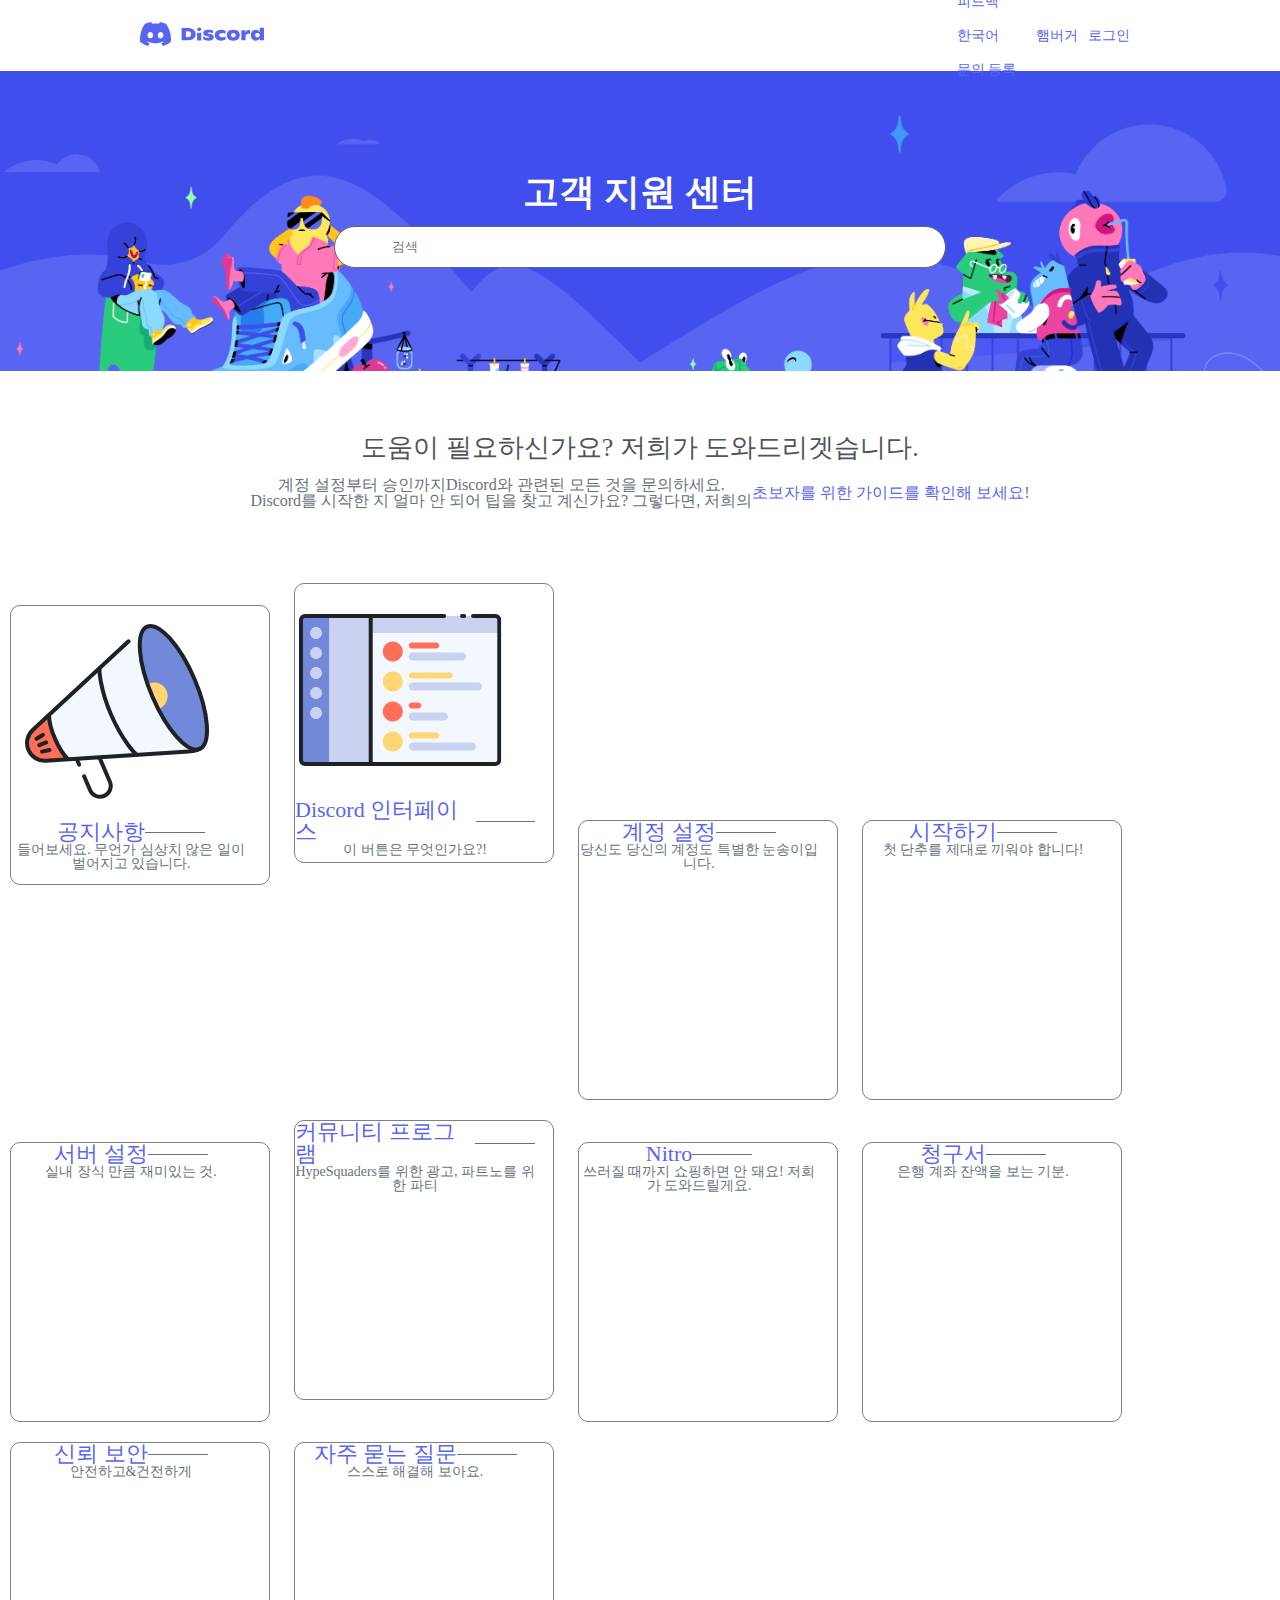
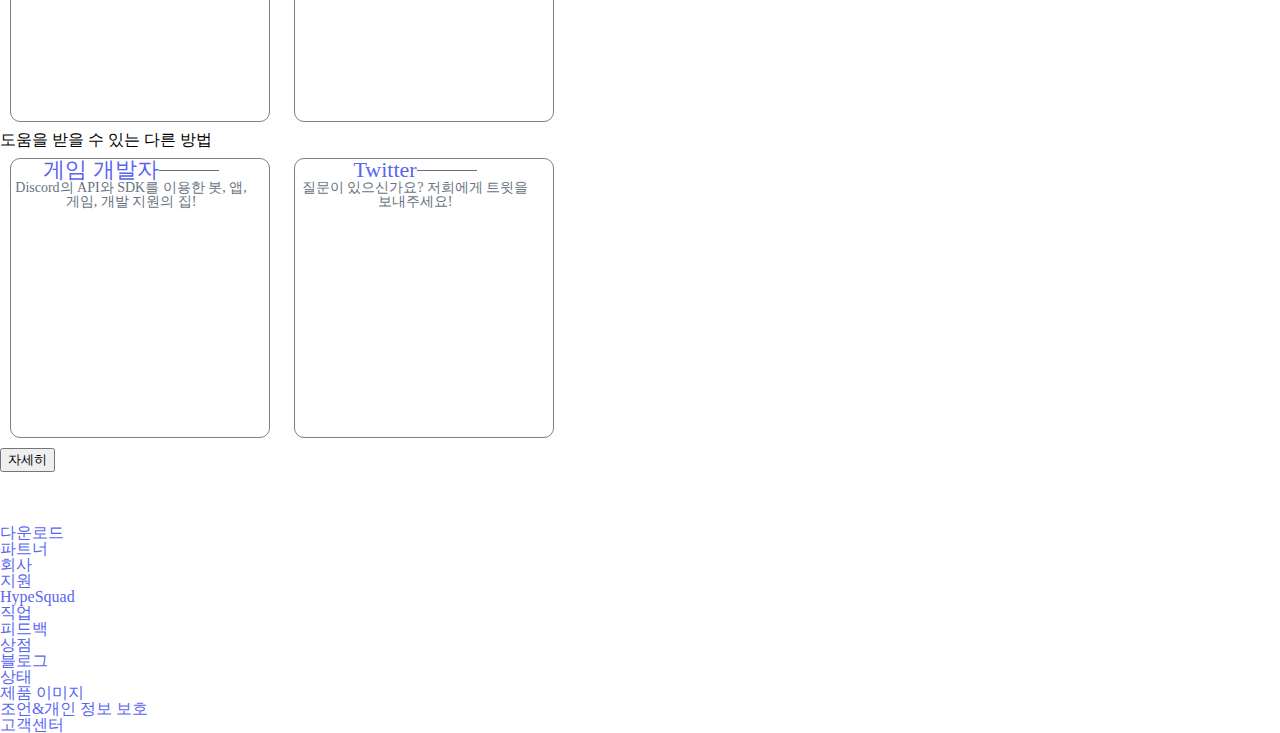
==== discord-clone1-main/index.html @ 2b675f7e "09+26수정사항" ====
<!DOCTYPE html>
<html lang="ko">
<head>
    <meta charset="UTF-8">
    <meta http-equiv="X-UA-Compatible" content="IE=edge">
    <meta name="viewport" content="width=device-width, initial-scale=1.0">
    <title>Discord</title>
    <link rel="stylesheet" href="css/reset.css">
    <link rel="stylesheet" href="css/discord.css">
</head>
<body>
    <header>
        <div class="header-container">
            <h1>
                <a href="#" class="unit-link">
                <svg width="124" height="24" viewBox="0 0 124 24" fill="none" xmlns="http://www.w3.org/2000/svg">
               <g clip-path="url(#clip0)">
               <path d="M26.2421 2.00999C24.2367 1.07101 22.0925 0.388566 19.8509 2.28882e-05C19.5755 0.498155 19.2539 1.16814 19.0322 1.70114C16.6492 1.34249 14.2881 1.34249 11.949 1.70114C11.7273 1.16814 11.3983 0.498155 11.1206 2.28882e-05C8.87648 0.388566 6.72984 1.0735 4.72453 2.01497C0.679785 8.13203 -0.41668 14.0972 0.131553 19.9776C2.81424 21.9826 5.41408 23.2005 7.97006 23.9975C8.60114 23.1283 9.16399 22.2043 9.64888 21.2304C8.72541 20.8792 7.84093 20.4459 7.00517 19.9427C7.2269 19.7784 7.44376 19.6065 7.65331 19.4297C12.7507 21.8157 18.289 21.8157 23.3255 19.4297C23.5374 19.6065 23.7543 19.7784 23.9736 19.9427C23.1354 20.4483 22.2485 20.8817 21.325 21.2329C21.8099 22.2043 22.3703 23.1308 23.0038 24C25.5622 23.203 28.1645 21.9851 30.8472 19.9776C31.4905 13.1607 29.7483 7.25033 26.2421 2.00999ZM10.3433 16.3612C8.81313 16.3612 7.55828 14.9315 7.55828 13.1906C7.55828 11.4496 8.78632 10.0175 10.3433 10.0175C11.9003 10.0175 13.1551 11.4471 13.1283 13.1906C13.1308 14.9315 11.9003 16.3612 10.3433 16.3612ZM20.6355 16.3612C19.1053 16.3612 17.8504 14.9315 17.8504 13.1906C17.8504 11.4496 19.0785 10.0175 20.6355 10.0175C22.1924 10.0175 23.4473 11.4471 23.4205 13.1906C23.4205 14.9315 22.1924 16.3612 20.6355 16.3612Z" fill="#5865F2"/>
               <path d="M41.6289 6.12257H48.2808C49.8841 6.12257 51.2388 6.37911 52.3499 6.88969C53.4586 7.40028 54.2894 8.11261 54.8401 9.02419C55.3908 9.93577 55.6686 10.9794 55.6686 12.1549C55.6686 13.3056 55.381 14.3492 54.806 15.2832C54.231 16.2197 53.3562 16.9594 52.1794 17.5049C51.0025 18.0503 49.5454 18.3243 47.8032 18.3243H41.6289V6.12257ZM47.735 15.2234C48.8144 15.2234 49.6453 14.947 50.2252 14.3965C50.8051 13.8436 51.0951 13.0914 51.0951 12.1375C51.0951 11.2533 50.8368 10.5485 50.3202 10.0205C49.8037 9.49243 49.0215 9.22593 47.9762 9.22593H45.8954V15.2234H47.735Z" fill="#5865F2"/>
               <path d="M65.6272 18.3094C64.7061 18.0653 63.8753 17.7116 63.137 17.2459V14.3517C63.695 14.7926 64.443 15.1562 65.3811 15.4427C66.3192 15.7266 67.2256 15.8686 68.1027 15.8686C68.5121 15.8686 68.8215 15.8138 69.0311 15.7042C69.2406 15.5946 69.3454 15.4626 69.3454 15.3107C69.3454 15.1363 69.2894 14.9918 69.1748 14.8748C69.0603 14.7577 68.8386 14.6606 68.5097 14.5784L66.4629 14.1077C65.2909 13.8287 64.46 13.4427 63.9654 12.947C63.4708 12.4539 63.2247 11.8063 63.2247 11.0043C63.2247 10.3293 63.4391 9.74402 63.8728 9.2434C64.3041 8.74278 64.9181 8.35673 65.7149 8.08525C66.5117 7.81127 67.4424 7.67429 68.5121 7.67429C69.4672 7.67429 70.342 7.77889 71.1387 7.98811C71.9355 8.19733 72.5934 8.46383 73.1172 8.7901V11.5273C72.5812 11.2011 71.9672 10.9445 71.2654 10.7503C70.5661 10.5585 69.8473 10.4638 69.1066 10.4638C68.037 10.4638 67.5033 10.6506 67.5033 11.0217C67.5033 11.1961 67.5862 11.3256 67.7519 11.4128C67.9176 11.4999 68.2221 11.5896 68.6632 11.6842L70.3688 11.9981C71.4823 12.1948 72.3132 12.541 72.859 13.0342C73.4048 13.5273 73.6777 14.2571 73.6777 15.2235C73.6777 16.282 73.2269 17.1214 72.3229 17.744C71.4189 18.3667 70.1373 18.678 68.4755 18.678C67.4985 18.6755 66.5482 18.5535 65.6272 18.3094Z" fill="#5865F2"/>
               <path d="M77.7031 17.9432C76.726 17.455 75.9877 16.7925 75.4955 15.9556C75.0033 15.1188 74.7548 14.1773 74.7548 13.1312C74.7548 12.0851 75.0106 11.1487 75.5223 10.3243C76.034 9.49984 76.7845 8.85227 77.7737 8.38154C78.763 7.9108 79.9447 7.67668 81.3214 7.67668C83.027 7.67668 84.4427 8.04281 85.5684 8.77506V11.9656C85.1712 11.6866 84.7083 11.46 84.1795 11.2856C83.6508 11.1113 83.0855 11.0241 82.4812 11.0241C81.4238 11.0241 80.5977 11.2209 80.0008 11.6169C79.4038 12.0129 79.1041 12.5285 79.1041 13.1686C79.1041 13.7962 79.3941 14.3093 79.974 14.7128C80.5539 15.1138 81.3945 15.3155 82.4983 15.3155C83.066 15.3155 83.6264 15.2309 84.1795 15.064C84.7302 14.8946 85.2053 14.6879 85.6025 14.4438V17.5297C84.3525 18.2969 82.9028 18.6804 81.2532 18.6804C79.8643 18.6754 78.6801 18.4314 77.7031 17.9432Z" fill="#5865F2"/>
               <path d="M89.8227 17.9433C88.8383 17.4551 88.0878 16.7877 87.5713 15.9383C87.0547 15.089 86.794 14.1426 86.794 13.0965C86.794 12.0504 87.0523 11.1164 87.5713 10.297C88.0903 9.47756 88.8359 8.83497 89.8154 8.36922C90.7925 7.90347 91.9596 7.67183 93.3119 7.67183C94.6642 7.67183 95.8313 7.90347 96.8084 8.36922C97.7855 8.83497 98.5311 9.47258 99.0428 10.287C99.5544 11.1015 99.8103 12.0355 99.8103 13.094C99.8103 14.1401 99.5544 15.0865 99.0428 15.9358C98.5311 16.7852 97.783 17.4527 96.7987 17.9408C95.8143 18.429 94.652 18.6731 93.3095 18.6731C91.9669 18.6731 90.8046 18.4315 89.8227 17.9433ZM95.0053 14.8499C95.4195 14.4265 95.6291 13.8661 95.6291 13.1687C95.6291 12.4713 95.422 11.9159 95.0053 11.505C94.5911 11.0915 94.0258 10.8848 93.3095 10.8848C92.5809 10.8848 92.0108 11.0915 91.5941 11.505C91.1799 11.9184 90.9728 12.4713 90.9728 13.1687C90.9728 13.8661 91.1799 14.4265 91.5941 14.8499C92.0083 15.2733 92.5809 15.4875 93.3095 15.4875C94.0258 15.485 94.5911 15.2733 95.0053 14.8499Z" fill="#5865F2"/>
               <path d="M110.059 8.31932V12.0852C109.625 11.7938 109.065 11.6493 108.37 11.6493C107.461 11.6493 106.76 11.9308 106.272 12.4937C105.782 13.0566 105.539 13.9333 105.539 15.1188V18.3268H101.36V8.12754H105.454V11.3704C105.68 10.1848 106.048 9.3106 106.555 8.74522C107.059 8.18233 107.712 7.90089 108.507 7.90089C109.108 7.90089 109.625 8.04037 110.059 8.31932Z" fill="#5865F2"/>
               <path d="M123.942 5.77394V18.3269H119.763V16.0429C119.41 16.9022 118.874 17.5572 118.153 18.0056C117.432 18.4514 116.54 18.6756 115.482 18.6756C114.537 18.6756 113.713 18.4414 113.009 17.9707C112.305 17.5 111.762 16.8549 111.379 16.0355C110.999 15.216 110.806 14.2895 110.806 13.2534C110.794 12.1849 110.997 11.226 111.413 10.3767C111.827 9.52736 112.415 8.86484 113.17 8.38913C113.925 7.91341 114.788 7.67431 115.755 7.67431C117.746 7.67431 119.081 8.55849 119.763 10.3244V5.77394H123.942ZM119.14 14.7802C119.566 14.3567 119.778 13.8063 119.778 13.1338C119.778 12.4838 119.571 11.9533 119.157 11.5473C118.742 11.1413 118.175 10.9371 117.461 10.9371C116.757 10.9371 116.194 11.1438 115.772 11.5572C115.351 11.9707 115.141 12.5062 115.141 13.1687C115.141 13.8312 115.351 14.3717 115.772 14.7901C116.194 15.2086 116.749 15.4178 117.444 15.4178C118.148 15.4153 118.713 15.2036 119.14 14.7802Z" fill="#5865F2"/>
               <path d="M59.1895 9.21341C60.3401 9.21341 61.2728 8.35701 61.2728 7.30058C61.2728 6.24416 60.3401 5.38775 59.1895 5.38775C58.039 5.38775 57.1063 6.24416 57.1063 7.30058C57.1063 8.35701 58.039 9.21341 59.1895 9.21341Z" fill="#5865F2"/>
               <path d="M57.1044 10.531C58.3812 11.0939 59.9649 11.1188 61.271 10.531V18.3816H57.1044V10.531Z" fill="#5865F2"/>
               </g>
               <defs>
               <clipPath id="clip0">
               <rect width="124" height="24" fill="white"/>
               </clipPath>
               </defs>
               </svg>
               <span class="hide">discord</span></a>
    
            </h1>
            <div class="header-container-text">
                <div class="pc-view-header">
                    <a href="#">피드백</a>
                    <a href="#" class="down-arrow">한국어</a>
                    <a href="#">문의 등록</a>
                </div>
                <!-- 햄버거 없어지지가 않음...  미디어 스크린 넣기-->
                <div class="mobile-view-header">
                    <a href="#">햄버거</a> 
                </div>     
                <a href="#">로그인</a>
            </div>
        </div>
    </header>

<section id="intro">
    <div class="intro">
        <h2 class="intro-text">고객 지원 센터</h2>
        <div class="search">
            <figure class="search-icon">
                <!-- 못찾아서 못넣음 -->
            </figure>
            <input type="search" placeholder="검색">
            <!--  아웃라인에 논 넣음-->
        </div>
    </div>
</section>

<section id="main-container">
    <div class="main-container">
        <h2 class="main-headline">도움이 필요하신가요? 저희가 도와드리겟습니다.</h2>
        <p class="main-explane">계정 설정부터 승인까지Discord와 관련된 모든 것을 문의하세요. <br>
            Discord를 시작한 지 얼마 안 되어 팁을 찾고 계신가요? 그렇다면, 저희의   
            <a href="#" class="easy-explaen"> 초보자를 위한 가이드를 확인해 보세요! </a> </p>
        </div>
        <!-- a와 p가 같은줄에 들어가지 않는 이유...? 
        p에 플렉스 넣으면 안됨, a는 플렉스 빼기-->
    </section>
        

<section id="selecition-container">

    <div class="main-selection-area">
        <div class="selection-area-content">
        <figure class="img-area">
            <svg xmlns="http://www.w3.org/2000/svg" width="212" height="212" viewBox="0 0 212 212">
                <g fill="none" fill-rule="evenodd" transform="translate(16 20)">
                  <path fill="#F3F8FF" d="M120.147,0.6666 L120.147,0.6666 C116.697,2.1486 113.525,4.2086 110.769,6.7606 L5.721,103.9406 C0.181,109.0646 -1.531,117.1226 1.447,124.0546 C4.425,130.9886 11.445,135.2946 18.977,134.8066 L161.781,125.5466 C165.529,125.3046 169.207,124.4226 172.657,122.9426"/>
                  <path fill="#FF6F57" d="M21.5376,89.3072 L5.7196,103.9392 C0.1816,109.0652 -1.5304,117.1212 1.4476,124.0552 C4.4236,130.9892 11.4456,135.2952 18.9756,134.8072 L40.5256,133.4112 C38.4816,131.1272 33.0516,124.4352 27.9936,112.6552 C22.9436,100.8952 21.7976,92.3712 21.5376,89.3072"/>
                  <path fill="#F3F8FF" d="M71.4186,43.1628 L21.5386,89.3068 C21.7986,92.3708 22.9426,100.8948 27.9946,112.6548 C33.0526,124.4368 38.4806,131.1268 40.5266,133.4108 L108.3786,129.0108 C104.1786,124.2708 93.7686,111.2128 84.0486,88.5828 C74.3466,65.9888 71.9906,49.4868 71.4186,43.1628"/>
                  <path fill="#7289DA" d="M167.3638,52.8034 C181.8638,86.5674 184.2338,117.9694 172.6578,122.9414 C161.0798,127.9134 139.9418,104.5714 125.4418,70.8074 C110.9418,37.0414 108.5718,5.6394 120.1478,0.6674 C131.7238,-4.3046 152.8638,19.0374 167.3638,52.8034"/>
                  <path fill="#FFD671" d="M121.855,57.6588 C128.703,54.7168 136.641,57.8848 139.581,64.7328 C142.523,71.5828 139.355,79.5188 132.507,82.4588"/>
                  <path stroke="#1E2126" stroke-linecap="round" stroke-linejoin="round" stroke-width="4" d="M167.3638,52.8034 C181.8638,86.5674 184.2338,117.9694 172.6578,122.9414 C161.0798,127.9134 139.9418,104.5714 125.4418,70.8074 C110.9418,37.0414 108.5718,5.6394 120.1478,0.6674 C131.7238,-4.3046 152.8638,19.0374 167.3638,52.8034 Z"/>
                  <path stroke="#1E2126" stroke-linecap="round" stroke-linejoin="round" stroke-width="4" d="M101.565 15.274L5.721 103.94C.181 109.066-1.531 117.122 1.447 124.056 4.425 130.988 11.445 135.296 18.977 134.808L161.781 125.548C165.529 125.306 169.207 124.422 172.657 122.942M22.4614 123.9888C20.0034 124.5448 17.5414 125.0948 15.0614 125.6268M19.1372 116.4596L12.3092 119.2216M15.812 108.9284L9.56 112.8124M57.0992 150.2134L63.1232 164.2414C65.4672 169.6974 71.7892 172.2214 77.2472 169.8774 82.7032 167.5334 85.2272 161.2114 82.8832 155.7554L72.5912 131.7894"/>
                  <path stroke="#1E2126" stroke-linecap="round" stroke-linejoin="round" stroke-width="4" d="M40.7642 132.8874C40.7642 132.8874 33.9842 126.6074 27.9942 112.6554 22.0022 98.7034 22.0742 89.4794 22.0742 89.4794M109.107 128.2818C109.107 128.2818 95.807 115.9578 84.049 88.5818 72.293 61.2058 72.437 43.1098 72.437 43.1098M52.0962 138.565L50.3182 134.425"/>
                </g>
              </svg>  
              <!-- svg 사이즈 바꾸는 방법 
            wid 100% 피규어에 wid120%넣으면 됨-->
        </figure>
        <h2 class="selection-area-name">공지사항</h2>
        <!-- after넣었는데 줄바꿈 어떻게 하죠? 플렉스 빼주기
        after에 블록넣어주기 마진 0오토, 마진 20px auto -->
        <p class="selection-explane">들어보세요. 무언가 심상치 않은 일이 벌어지고 있습니다.</p>
    </div>
</div>
<div class="main-selection-area">
    <div class="selection-area-content">
        <figure class="img-area">
            <svg xmlns="http://www.w3.org/2000/svg" xmlns:xlink="http://www.w3.org/1999/xlink" width="212" height="212" viewBox="0 0 212 212">
                <defs>
                  <polygon id="a" points="0 152 202.286 152 202.286 0 0 0"/>
                </defs>
                <g fill="none" fill-rule="evenodd" transform="translate(4 30)">
                  <path fill="#F3F8FF" d="M196.286,1.9996 C198.494,1.9996 200.286,3.7916 200.286,5.9996 L200.286,145.9996 C200.286,148.2076 198.494,149.9996 196.286,149.9996 L6,149.9996 C3.79,149.9996 2,148.2076 2,145.9996 L2,5.9996 C2,3.7916 3.79,1.9996 6,1.9996 L196.286,1.9996 Z"/>
                  <mask id="b" fill="white">
                    <use xlink:href="#a"/>
                  </mask>
                  <polygon fill="#C9D2F0" points="30.142 150 71.714 150 71.714 2 30.142 2" mask="url(#b)"/>
                  <path fill="#C9D2F0" d="M200.286,19.1148 L30.142,19.1148 L30.142,1.9988 L196.286,1.9988 C198.494,1.9988 200.286,3.7908 200.286,5.9988 L200.286,19.1148 Z" mask="url(#b)"/>
                  <path fill="#7289DA" d="M30.1424,1.9996 L6.0004,1.9996 C3.7904,1.9996 2.0004,3.7916 2.0004,5.9996 L2.0004,145.9996 C2.0004,148.2076 3.7904,149.9996 6.0004,149.9996 L30.1424,149.9996 L30.1424,1.9996 Z" mask="url(#b)"/>
                  <path stroke="#1E2126" stroke-linecap="round" stroke-linejoin="round" stroke-width="4" d="M145.1238 1.9996L5.9998 1.9996C3.7898 1.9996 1.9998 3.7916 1.9998 5.9996L1.9998 145.9996C1.9998 148.2076 3.7898 149.9996 5.9998 149.9996L196.2858 149.9996C198.4958 149.9996 200.2858 148.2076 200.2858 145.9996L200.2858 5.9996C200.2858 3.7916 198.4958 1.9996 196.2858 1.9996L174.0178 1.9996M163.0292 1.9996L165.1972 1.9996M71.7146 4.6052L71.7146 149.9992" mask="url(#b)"/>
                  <path fill="#FF6F57" d="M112.7586,34.6032 L137.2586,34.6032 C138.9166,34.6032 140.2586,33.2592 140.2586,31.6032 C140.2586,29.9472 138.9166,28.6032 137.2586,28.6032 L112.7586,28.6032 C111.1026,28.6032 109.7586,29.9472 109.7586,31.6032 C109.7586,33.2592 111.1026,34.6032 112.7586,34.6032" mask="url(#b)"/>
                  <path fill="#C9D2F0" d="M113.7586,46.6032 L162.9586,46.6032 C165.1686,46.6032 166.9586,44.8112 166.9586,42.6032 C166.9586,40.3952 165.1686,38.6032 162.9586,38.6032 L113.7586,38.6032 C111.5506,38.6032 109.7586,40.3952 109.7586,42.6032 C109.7586,44.8112 111.5506,46.6032 113.7586,46.6032" mask="url(#b)"/>
                  <path fill="#FF6F57" d="M103.7586,37.6032 C103.7586,43.1272 99.2826,47.6032 93.7586,47.6032 C88.2366,47.6032 83.7586,43.1272 83.7586,37.6032 C83.7586,32.0792 88.2366,27.6032 93.7586,27.6032 C99.2826,27.6032 103.7586,32.0792 103.7586,37.6032" mask="url(#b)"/>
                  <path fill="#C9D2F0" d="M23.0712 19.0114C23.0712 22.3254 20.3852 25.0114 17.0712 25.0114 13.7572 25.0114 11.0712 22.3254 11.0712 19.0114 11.0712 15.6974 13.7572 13.0114 17.0712 13.0114 20.3852 13.0114 23.0712 15.6974 23.0712 19.0114M23.0712 39.0114C23.0712 42.3254 20.3852 45.0114 17.0712 45.0114 13.7572 45.0114 11.0712 42.3254 11.0712 39.0114 11.0712 35.6974 13.7572 33.0114 17.0712 33.0114 20.3852 33.0114 23.0712 35.6974 23.0712 39.0114M23.0712 59.0114C23.0712 62.3254 20.3852 65.0114 17.0712 65.0114 13.7572 65.0114 11.0712 62.3254 11.0712 59.0114 11.0712 55.6974 13.7572 53.0114 17.0712 53.0114 20.3852 53.0114 23.0712 55.6974 23.0712 59.0114M23.0712 79.0114C23.0712 82.3254 20.3852 85.0114 17.0712 85.0114 13.7572 85.0114 11.0712 82.3254 11.0712 79.0114 11.0712 75.6974 13.7572 73.0114 17.0712 73.0114 20.3852 73.0114 23.0712 75.6974 23.0712 79.0114M23.0712 99.0114C23.0712 102.3254 20.3852 105.0114 17.0712 105.0114 13.7572 105.0114 11.0712 102.3254 11.0712 99.0114 11.0712 95.6974 13.7572 93.0114 17.0712 93.0114 20.3852 93.0114 23.0712 95.6974 23.0712 99.0114" mask="url(#b)"/>
                  <path fill="#FFD671" d="M112.7586,64.6032 L150.7586,64.6032 C152.4166,64.6032 153.7586,63.2592 153.7586,61.6032 C153.7586,59.9472 152.4166,58.6032 150.7586,58.6032 L112.7586,58.6032 C111.1026,58.6032 109.7586,59.9472 109.7586,61.6032 C109.7586,63.2592 111.1026,64.6032 112.7586,64.6032" mask="url(#b)"/>
                  <path fill="#C9D2F0" d="M113.7586,76.6032 L178.9586,76.6032 C181.1686,76.6032 182.9586,74.8112 182.9586,72.6032 C182.9586,70.3952 181.1686,68.6032 178.9586,68.6032 L113.7586,68.6032 C111.5506,68.6032 109.7586,70.3952 109.7586,72.6032 C109.7586,74.8112 111.5506,76.6032 113.7586,76.6032" mask="url(#b)"/>
                  <path fill="#FFD671" d="M103.7586,67.6032 C103.7586,73.1272 99.2826,77.6032 93.7586,77.6032 C88.2366,77.6032 83.7586,73.1272 83.7586,67.6032 C83.7586,62.0792 88.2366,57.6032 93.7586,57.6032 C99.2826,57.6032 103.7586,62.0792 103.7586,67.6032" mask="url(#b)"/>
                  <path fill="#FF6F57" d="M112.7586,94.6032 L119.2586,94.6032 C120.9166,94.6032 122.2586,93.2592 122.2586,91.6032 C122.2586,89.9472 120.9166,88.6032 119.2586,88.6032 L112.7586,88.6032 C111.1026,88.6032 109.7586,89.9472 109.7586,91.6032 C109.7586,93.2592 111.1026,94.6032 112.7586,94.6032" mask="url(#b)"/>
                  <path fill="#C9D2F0" d="M113.7586,106.6032 L144.9586,106.6032 C147.1686,106.6032 148.9586,104.8112 148.9586,102.6032 C148.9586,100.3952 147.1686,98.6032 144.9586,98.6032 L113.7586,98.6032 C111.5506,98.6032 109.7586,100.3952 109.7586,102.6032 C109.7586,104.8112 111.5506,106.6032 113.7586,106.6032" mask="url(#b)"/>
                  <path fill="#FF6F57" d="M103.7586,97.6032 C103.7586,103.1272 99.2826,107.6032 93.7586,107.6032 C88.2366,107.6032 83.7586,103.1272 83.7586,97.6032 C83.7586,92.0792 88.2366,87.6032 93.7586,87.6032 C99.2826,87.6032 103.7586,92.0792 103.7586,97.6032" mask="url(#b)"/>
                  <path fill="#FFD671" d="M112.7586,124.6032 L137.2586,124.6032 C138.9166,124.6032 140.2586,123.2592 140.2586,121.6032 C140.2586,119.9472 138.9166,118.6032 137.2586,118.6032 L112.7586,118.6032 C111.1026,118.6032 109.7586,119.9472 109.7586,121.6032 C109.7586,123.2592 111.1026,124.6032 112.7586,124.6032" mask="url(#b)"/>
                  <path fill="#C9D2F0" d="M113.7586,136.6032 L172.9586,136.6032 C175.1686,136.6032 176.9586,134.8112 176.9586,132.6032 C176.9586,130.3952 175.1686,128.6032 172.9586,128.6032 L113.7586,128.6032 C111.5506,128.6032 109.7586,130.3952 109.7586,132.6032 C109.7586,134.8112 111.5506,136.6032 113.7586,136.6032" mask="url(#b)"/>
                  <path fill="#FFD671" d="M103.7586,127.6032 C103.7586,133.1272 99.2826,137.6032 93.7586,137.6032 C88.2366,137.6032 83.7586,133.1272 83.7586,127.6032 C83.7586,122.0792 88.2366,117.6032 93.7586,117.6032 C99.2826,117.6032 103.7586,122.0792 103.7586,127.6032" mask="url(#b)"/>
                </g>
              </svg>
              
        </figure>
        <h2 class="selection-area-name">Discord 인터페이스</h2>
        <p class="selection-explane">이 버튼은 무엇인가요?!</p>
    </div>
</div>
<div class="main-selection-area">
    <div class="selection-area-content">
        <figure class="img-area"></figure>
        <h2 class="selection-area-name">계정 설정</h2>
        <p class="selection-explane">당신도 당신의 계정도 특별한 눈송이입니다.</p>
    </div>
</div>
<div class="main-selection-area">
    <div class="selection-area-content">
        <figure class="img-area"></figure>
        <h2 class="selection-area-name">시작하기</h2>
        <p class="selection-explane">첫 단추를 제대로 끼워야 합니다!</p>
    </div>
</div>
<div class="main-selection-area">
    <div class="selection-area-content">
        <figure class="img-area"></figure>
        <h2 class="selection-area-name">서버 설정</h2>
        <p class="selection-explane">실내 장식 만큼 재미있는 것.</p>
    </div>
</div>
<div class="main-selection-area">
    <div class="selection-area-content">
        <figure class="img-area"></figure>
        <h2 class="selection-area-name">커뮤니티 프로그램</h2>
        <p class="selection-explane">HypeSquaders를 위한 광고, 파트노를 위한 파티</p>
    </div>
</div>
<div class="main-selection-area">
    <div class="selection-area-content">
        <figure class="img-area"></figure>
        <h2 class="selection-area-name">Nitro</h2>
        <p class="selection-explane">쓰러질 때까지 쇼핑하면 안 돼요! 저희가 도와드릴게요.</p>
    </div>
</div>
<div class="main-selection-area">
    <div class="selection-area-content">
        <figure class="img-area"></figure>
        <h2 class="selection-area-name">청구서</h2>
        <p class="selection-explane">은행 계좌 잔액을 보는 기분.</p>
    </div>
</div>
<div class="main-selection-area">
    <div class="selection-area-content">
        <figure class="img-area"></figure>
        <h2 class="selection-area-name">신뢰 보안</h2>
        <p class="selection-explane">안전하고&amp;건전하게</p>
    </div>
</div>
<div class="main-selection-area">
    <div class="selection-area-content">
        <figure class="img-area"></figure>
        <h2 class="selection-area-name">자주 묻는 질문</h2>
        <p class="selection-explane">스스로 해결해 보아요.</p>
    </div>
</div>

<h3 class="help">도움을 받을 수 있는 다른 방법</h3>

<div class="main-selection-area">
    <div class="selection-area-content">
        <figure class="img"></figure>
        <h2 class="selection-area-name">게임 개발자</h2>
        <p class="selection-explane">Discord의 API와 SDK를 이용한 봇, 앱, 게임, 개발 지원의 집!</p>
    </div>
</div>
<div class="main-selection-area">
    <div class="selection-area-content">
        <figure class="img"></figure>
        <h2 class="selection-area-name">Twitter</h2>
        <p class="selection-explane">질문이 있으신가요? 저희에게 트윗을 보내주세요!</p>
    </div>
</div>
</section>


<footer>
    <div id="footer-area">
        <div class="more">
            <button class="more-text">자세히</a>
        </div>
        <figure class="footer-contents">
            <div class="app-browser">
                <svg width="174" height="50" viewBox="0 0 174 50" xmlns="http://www.w3.org/2000/svg" xmlns:xlink="http://www.w3.org/1999/xlink"><title>Artboard 8</title><defs><path id="a" d="M0 0h50v50H0"/><path id="c" d="M0 0h50v50H0"/></defs><g fill="none" fill-rule="evenodd"><path d="M124 0h50v50h-50z"/><path d="M148.24 0C134.717 0 125 9.91 125 24.766 125 37.99 134.45 50 148.242 50c13.926 0 23.425-12.008 23.425-25.234C171.667 9.792 161.64 0 148.24 0zm-8.736 24.352c0-9.03 1.254-20.28 8.738-20.28s8.918 10.578 8.918 20.28c0 8.425-.736 20.946-8.918 20.946-8.068 0-8.742-12.598-8.738-20.946z" fill="#FFF"/><path d="M63 0h50v50H63z"/><path d="M88 15.625c5.177 0 9.375 4.198 9.375 9.375S93.177 34.375 88 34.375 78.625 30.177 78.625 25s4.198-9.375 9.375-9.375" fill="#FFF"/><g transform="translate(63)"><mask id="b" fill="#fff"><use xlink:href="#a"/></mask><path d="M25.105 13.95h22.55C43.558 5.682 35.026 0 25.162 0 17.178 0 10.065 3.725 5.47 9.528l8.604 14.69c.426-5.724 5.198-10.24 11.033-10.268" fill="#FFF" mask="url(#b)"/></g><path d="M111.22 15.625H94.095c3.03 1.98 5.034 5.414 5.034 9.32 0 1.92-.484 3.726-1.337 5.302l.006.004-11.362 19.694c.546.036 1.097.056 1.653.056C101.85 50 113 38.782 113 24.945c0-3.294-.633-6.44-1.78-9.32" fill="#FFF"/><g transform="translate(63)"><mask id="d" fill="#fff"><use xlink:href="#c"/></mask><path d="M25.37 36.198c-4.865 0-9.01-3.077-10.575-7.384l-10.5-17.876C1.583 14.958 0 19.796 0 25.003 0 37.718 9.436 48.235 21.716 50l8.753-15.016c-1.532.776-3.265 1.214-5.1 1.214" fill="#FFF" mask="url(#d)"/></g><g><path d="M0 0h50v50H0z"/><path d="M47.054 24.885c-.002.033-.006.064-.01.097v.002l-.006.068c0 .015-.003.027-.004.04-.047.424-.103.84-.17 1.252v.002c-.085.068-.173.134-.265.2-.094.07-.184.132-.266.193.06-.377.112-.75.152-1.114l-.045.006c.246-.526.485-1.152.67-1.876.012-.05.025-.102.04-.15-.02.43-.052.86-.096 1.28M43.858 6.243c.028.022.057.047.085.075-.033-.03-.06-.056-.085-.076M43.68 35.75l-.164.256c.096-.172.198-.36.306-.565-.05.112-.095.214-.14.31m-.576.953c.128-.236.262-.46.4-.68-.153.276-.29.504-.4.68m-.12.214c0-.002.003-.002.003-.004l.027-.014-.03.017m-10.327 3.26l-.08.038h-.004c.03-.01.056-.024.084-.038.636-.292 1.25-.643 1.822-1.062-.524.392-1.13.76-1.822 1.062m-3.394 4.193c.016-.085.043-.173.08-.265.694-.13.98-.247 1.017-.26-.043.028-.42.274-1.097.525M15.99 23.91c.04.063.086.128.136.193-.05-.065-.097-.128-.137-.192M10.774 8.926c-.152-.054-.305-.1-.458-.14.7-.196 1.268-.248 1.565-.213 0 .002-.364.03-1.107.353M8.67 8.542c.05-.02.1-.04.15-.058.04.033.078.063.112.088-.098-.013-.186-.022-.263-.03M4.177 6.405c0 .016-.016.016 0 0m-.127.24c-.007.043-.01-.042-.015-.13v-.002l.013-.05.008.155-.005.028m-.022-.248c.002-.008.005-.012.007-.017v.043c0 .005-.002.01-.004.014 0-.015 0-.028-.002-.04M1.284 18.464c-.01.024-.017.05-.022.075-.015.027-.032.054-.05.08l.033-.09c0-.003 0-.004.002-.005.04-.112.08-.22.122-.325-.033.087-.06.176-.086.265M22.86 15.54c.052-.033.137-.097.238-.184v-.002l.017-.01c.03-.025.072-.06.123-.105-.106.103-.214.195-.322.273-.024.017-.072.046-.14.088.038-.026.067-.046.084-.06m.8-.794v-.012l.003-.003c.014-.057.028-.12.042-.19h.002c.017-.087.034-.182.048-.28l.137-.14c.022-.025.043-.05.064-.072-.035.13-.05.224-.062.303l-.003.018c-.005.046-.01.087-.017.125-.073.115-.15.22-.23.317l.016-.064m.307-1.117c.006.016.008.06 0 .122-.002.03-.005.065-.013.105l-.01-.103c-.004-.098 0-.182.023-.125m.14.18c.007.002.016.002.024.002.007 0 .013-.002.02-.003-.008.016-.02.033-.035.052l-.034.044c.01-.033.018-.063.026-.097m23.41 16.694c-.002.01-.006.016-.01.023-.05.092-.1.185-.158.28.053-.1.105-.204.162-.314l.007.01c1.506-2.846 3.245-8.285 1.907-13.125l-.06-.21c-.025-.09-.054-.176-.082-.264 0 0 0-.002-.002-.003.002 0 0-.002 0-.002l-.018-.057-.02-.057c-.014-.045-.03-.09-.045-.134l-.006-.018v.005c-.03.094-.435 1.313-.965 3.1.29-2.683.087-5.48-.847-8.063-.442-1.23-.99-2.253-1.528-3.07l-.004-.006c-.69-1.13-1.45-1.99-2.05-2.408-.007-.004-.01-.01-.014-.01l.037.042c-.038-.03-.06-.05-.066-.055.005.034.056.315.143.788-1.24-1.973-3.097-2.978-3.38-3.124-.004 0-.01-.003-.013-.006l-.038-.025s.102.58.256 1.82c-1.96-1.565-4.325-2.845-7.14-3.62 4.604 3.03 6.317 5.61 7.394 7.904-1.232-1.26-3.33-2.564-4.76-2.677 2.103 1.57 5.618 6.188 5.324 13.185-.95-2.384-2.235-3.37-2.235-3.37 0 .02.002.04.005.06l-.034-.03c.276 2.527.367 4.34.346 5.707 0 .047 0 .095-.003.144-.002.11-.007.22-.01.327-.004.104-.008.203-.014.3-.005.12-.012.238-.02.355-.007.082-.012.163-.02.24-.006.103-.016.203-.028.304-.13 1.217-.364 1.986-.572 2.784-.258-1.107-.6-1.72-.6-1.72l-.008.074c-.007-.016-.014-.03-.02-.047 0 0-.086 2.182-1.502 5.3-.166.364-.333.69-.497.98-.027.047-.055.094-.084.14-.026.047-.053.092-.082.136l-.124.2c-.04.057-.075.113-.114.167-.035.053-.07.104-.107.153-.525.715-1.003 1.075-1.354 1.19-.122.04-.23.05-.317.035-.093-.01-.156-.04-.183-.058l-.017-.01c.03-.313.07-.625-.014-.837 0 0-.453.156-.75.566-.114.17-.27.327-.468.483.01-.023.324-.452.298-.44-.17.143-.37.313-.553.51-.694.723-1.33 1.53-1.657 1.304.297-.1.552-.482.61-.864-.27.198-.964.708-2.522.95-.638.098-3.343.594-6.955-1.22.523-.056 1.316-.24 1.91.114-.594-.65-2.053-.524-3.087-.85-.906-.283-2.082-1.558-2.762-2.195 2.418.592 4.965.293 6.704-.56.093-.048.186-.095.275-.143.166-.09.323-.188.472-.29 1.044-.722 2.513-1.762 3.333-1.845.1 0 .197.01.293.032.906.2 1.515-.708.807-1.53-.708-.82-2.436-1.912-4.773-1.33-1.8.452-3.315 1.883-5.836.89-.156-.055-.31-.126-.467-.21-.157-.086.523.098.353 0-.482-.185-1.36-.582-1.587-.738-.042-.03.37.07.326.042-.48-.285-.858-.557-1.154-.816-.038-.034-.075-.068-.11-.102-.05-.045-.097-.09-.14-.136-.04-.04-.077-.08-.114-.12l-.05-.058c-.018-.02-.034-.037-.05-.057-.856-1.04-.598-2-.45-2.52.132-.47.49-.888.724-1.055.03-.023.058-.04.084-.05.34.126.552.24.552.24s-.156-.24-.255-.37c.027-.013.042-.013.07-.027.283.1.92.327 1.232.497.44.212.58.44.58.44s.1-.072 0-.284c-.042-.1-.197-.37-.622-.624h.014c.227.084.467.198.722.354.085-.383.24-.78.142-1.474-.085-.495-.07-.61-.184-.793-.1-.156.028-.212.184-.085-.043-.127-.1-.24-.156-.368l.002-.007c-.04-.084-.1-.26-.23-.448-.024-.038-.052-.074-.084-.113l-.18-.262c-.073-.09-.148-.178-.216-.29l.008-.013.007-.01c.223.337.448.64.62.9.062.062.106.097.14.107.238-.332 1.05-.87 1.875-1.366.138-.082.275-.164.41-.242-.51.317-1.04.658-1.46.966l-.018.013c-.447.33-.77.617-.804.792.75-.906 3.71-2.28 4.377-2.988.085-.092.155-.172.212-.24-.004.016-.01.03-.014.04.382-.296.552-.58.722-.99.17-.425.37-1.417-.198-1.63-.442-.107-.833-.187-1.52-.185h-.037c-.592-.045-1.39-.064-2.466-.056-1.573.014-2.31-1.36-2.564-1.94l-.014.05-.015-.036C17.93 8.6 18.85 7.156 20.282 5.98c.085-.07-.34.043-.255-.028.1-.085.708-.383.82-.44.143-.084-.664-.297-1.344-.155-.66.135-.808.218-1.136.384h-.002c-.017.01-.034.02-.052.028.004-.005.007-.01.01-.012.154-.155.596-.37.486-.357-.752.17-1.644.665-2.395 1.19 0-.072 0-.128.014-.227-.355.184-1.22.85-1.43 1.345 0-.113 0-.17-.016-.283-.24.227-.48.496-.694.78 0 0 0 .005-.004.01 0 .002-.006.003-.01.003-.708-.174-1.38-.282-2.02-.33-.093-.007-.184-.013-.274-.017-.054 0-.108-.002-.16-.005-.125-.004-.248-.005-.367-.004-.082 0-.165.003-.244.005h-.016l-.22.01c-.067.003-.134.007-.2.012-.788.05-1.52.192-2.2.405-.536-.436-1.328-1.196-1.932-2.17-.01-.016-.02-.02-.027-.013-.007.003-.013.016-.017.03-.02.053-.03.14-.058.11h-.002c-.007.004-.014 0-.024-.015 0 0 0-.003-.003-.004.003-.003.006-.01.007-.015-.377-.682-.683-1.83-.725-2.643l-.014.01c-.01.004-.023.014-.04.027V3.6c0-.01-.003-.02-.003-.028 0 0-.623.354-1.02 1.63-.04.127-.075.223-.106.305-.005.054-.01.108-.01.142.032-.092.07-.188.117-.324.01-.038.022-.078.04-.125-.013.046-.028.088-.04.126-.006.02-.012.04-.016.06v.025c-.037.11-.07.19-.098.273-.003.01-.003-.006 0-.034-.007.01-.01.02-.014.033-.006.017-.003-.047.003-.126l-.045.126c-.008.027.005-.145.013-.264-.05.08-.12.178-.18.284.01-.03.023-.058.037-.085 0-.004 0-.005.003-.007.052-.082.103-.157.14-.22.004-.056.006-.093 0-.08-.07.157-.296.412-.367.695-.043.168-.105.28-.143.452-.003-.063-.006-.11-.012-.083v.003c-.002-.01-.007-.017-.014-.017h-.013l-.014.036c-.004-.033-.01-.052-.014-.037-.185.467-.34 1.005-.483 1.614-.14.675-.277 1.523-.303 2.544v.015c-.055.947-.018 1.653.034 1.79l.01-.01c.003-.002.004-.003.004-.005.03-.028.053-.055.074-.08 0 .02.003.04.006.06-.017.02-.034.04-.05.064-.013.013-.023 0-.033-.038-.608.834-.99 1.54-1.145 1.894C1.358 15.64.608 17.848 0 21.273l.035-.11c.003-.004.005-.01.006-.014l-.02.12s-.002 0-.002.002c0 .01-.004.023-.005.034 0 0 .014-.057.056-.156-.015.043-.015.1-.03.142 0 0 .058-.156.157-.44.01-.052.018-.104.03-.157.19-.497.51-1.252.96-2.07-.582 1.845-1.043 4.68-.763 8.9 0-.014.004-.036.007-.065 0-.004 0-.005.002-.007 0 .033.003.065.006.1 0-.022.005-.064.012-.128.002-.01.002-.018.002-.028v.015c0 .05 0 .09.014.14 0-.056.028-.297.085-.665-.002-.05-.005-.098-.006-.148v-.002c.07-.462.18-1.09.338-1.814.165 2.844.853 6.308 3.054 10.08 1.7 2.903 6.162 9.645 17.366 12.166-.048-.014-.097-.028-.143-.044.06.016.122.03.184.044-.51-.142-.95-.354-1.275-.552-.03-.01-.06-.016-.088-.025-.41-.246-.65-.46-.675-.484.03.008.285.09.7.206l.006.004c1.303.368 4.263 1.12 6.586 1.034l-.07-.014-.036-.01c-.01 0-.022-.004-.035-.006h-.005c-.237-.05-.42-.114-.565-.184-.4-.194-.495-.423-.495-.423s.12.007.337.012l.017.015c1.543.043 8.894.1 12.93-3.088 1.007-.75 1.66-1.63 1.87-2.422 0 0-.005.006-.02.013.003-.006.004-.01.004-.017-.01.008-.02.014-.04.02-.068.03-.192.09-.382.178.14-.067.28-.138.423-.213l-.004-.044-.007-.105h-.015l.07-.037c-.007.044-.016.088-.026.132l-.007.03.003.018.003.013s-.003.005-.013.01v.005c.467-.24.935-.524 1.416-.85.83-.562 1.78-1.28 2.67-2.14.16-.154.316-.313.47-.476l.023-.025c.014-.016.03-.03.044-.047.082-.088.164-.178.245-.27l.03-.036c.102-.116.204-.23.3-.35.417-.504.742-.997.997-1.458l.037-.067.035-.067.01-.017c.004-.007.008-.012.01-.02.538-.997.897-2.11.964-3.342-.02.287-.087.57-.194.846-.018.05-.038.098-.06.146.028-.08.053-.158.076-.236.27-.927.245-1.754-.095-2.322" fill="#FFF"/></g></g></svg>
            </div>

            <div class="app-android">
            </div>
            <div class="app-apple">


            </div>

            <div class="app-pc">


            </div>

        </figure>
        <figure class="footer-discord-logo"></figure>
        <a href="#">다운로드</a>
        <a href="#">파트너</a>
        <a href="#">회사</a>
        <a href="#">지원</a>
        <a href="#">HypeSquad</a>
        <a href="#">직업</a>
        <a href="#">피드백</a>
        <a href="#">상점</a>
        <a href="#">블로그</a>
        <a href="#">상태</a>
        <a href="#">제품 이미지</a>
        <a href="#">조언&amp;개인 정보 보호</a>
    </div>
<div class="i-can-help-you">
    <figure class="question"></figure>
    <a href="#" class="help">고객센터</a>
</div>
</footer>

<!-- html사이트에 넣어서 돌려보기 "w3cv" -->
 
</body>
</html>
---- discord-clone1-main/css/discord.css ----
:root{
    /* color */
    --color-blue: #5865f2;
    --color-black1: #4f545c;
    --color-black2: #68727e;
    --color-green: #3ba55c;
}



a {
    text-decoration: none;
    color: var(--color-blue);
    display: flex;
}

.unit-link{
    display: block;
    position: relative;
    top: 0;
    left: 0;
    right: 0;
    bottom: 0;
}

.hide {
    position: absolute;
    clip: rect(1px, 1px, 1px, 1px);
    clip-path: inset(0px 0px 99.9% 99.9%);
    overflow: hidden;
    height: 1px;
    width: 1px;
}

header{
    display: flex;
    justify-content: space-between;
    min-width: 1000px;
    height: 71px;
    padding: 0 5%;
    box-sizing: border-box;
}

.header-container {
   width: 1000px;
    display: flex;
    justify-items: center;
    align-items: center;
    margin: 0 auto;
    justify-content: space-between;
}

.header-container-text{
    font-size: 14px;
    padding: 10px 10px;
    color: var(--color-blue);
    display: flex;
    align-items: center;
    justify-items: center;
}

.pc-view-header>a {
    padding: 10px;
}

.mobile-view-header>a {
    padding: 10px;
    max-width: 400px;
}


#intro{
   background-image: url(../img/b7e9dce75f9edb23504e13b4699e208f204e5015.png) ;
   background-size: cover; 
   background-position: center center;
   display: flex;
   justify-content: center;
   align-items: center;
   /* align items 와 justify-content의 차이점 */
   height: 300px;
    width: 100%;
    margin-bottom: 64px;
}

.intro-text{
    display: flex;
    font-size: 36px;
    color: white;
    font-weight: bold;
    margin: 0 auto;
    align-content: center;
    justify-content: center;
    margin-bottom: 16px;
}

.search{
 background-color: white;
 width: 610px;
 height: 40px;
 border-radius: 50px;
 border: 1px solid #666;
 justify-items: center;
 align-items: center;
 margin: 0 auto;
}

.search-icon{

}

input {
    display: flex;
    width: 500px;
    height: 38px;
    border: none;
    background-color: none;
    margin: 0 auto;
}

#main-container{
}

.main-headline{
    font-size: 26px;
    color: var(--color-black1);
    display: flex;
    justify-content: center;
    margin-bottom: 16px;
}

.main-explane{
    font-size: 16px;
    color: var(--color-black2);
    display: flex;
    align-items: center;
    justify-content: center;
    white-space: nowrap;
    margin-bottom: 64px;
    text-align: center;
}

.main-explane+a{
    display: flex;
    align-items: center;
    justify-items: center;
}

#selection-container{
    width: 1000px;
    display: flex;
}

.main-selection-area {
    width: 260px;
    height: 280px;
    /* background-color: #ccc; */
    box-sizing: border-box;
    border: 1px solid gray;
    border-radius: 10px;
    /* box-shadow: 8.0px 16.0px 16.0px hsl(0deg, 0%, 0% / 0.25); */
    display: inline-block;
    margin: 10px 10px;
}

.selection-area-content{
    width: 240px;
    height: 260;
    box-sizing: border-box;
}

.selection-area-name{
    color: var(--color-blue);
    font-size: 22px;
    display: flex;
    align-items: center;
    justify-content: center;
    
}

.selection-area-name::after{
    content: '';
    width: 60px;
    height: 1px;
    background-color: var(--color-black2);
}

.selection-explane{
    font-size: 14px;
    color:var(--color-black2);
    display: flex;
    justify-content: center;
    margin-bottom: 16px;
    text-align: center;
}

@media screen and (max-width:1024px) {
    display: block;
    
}
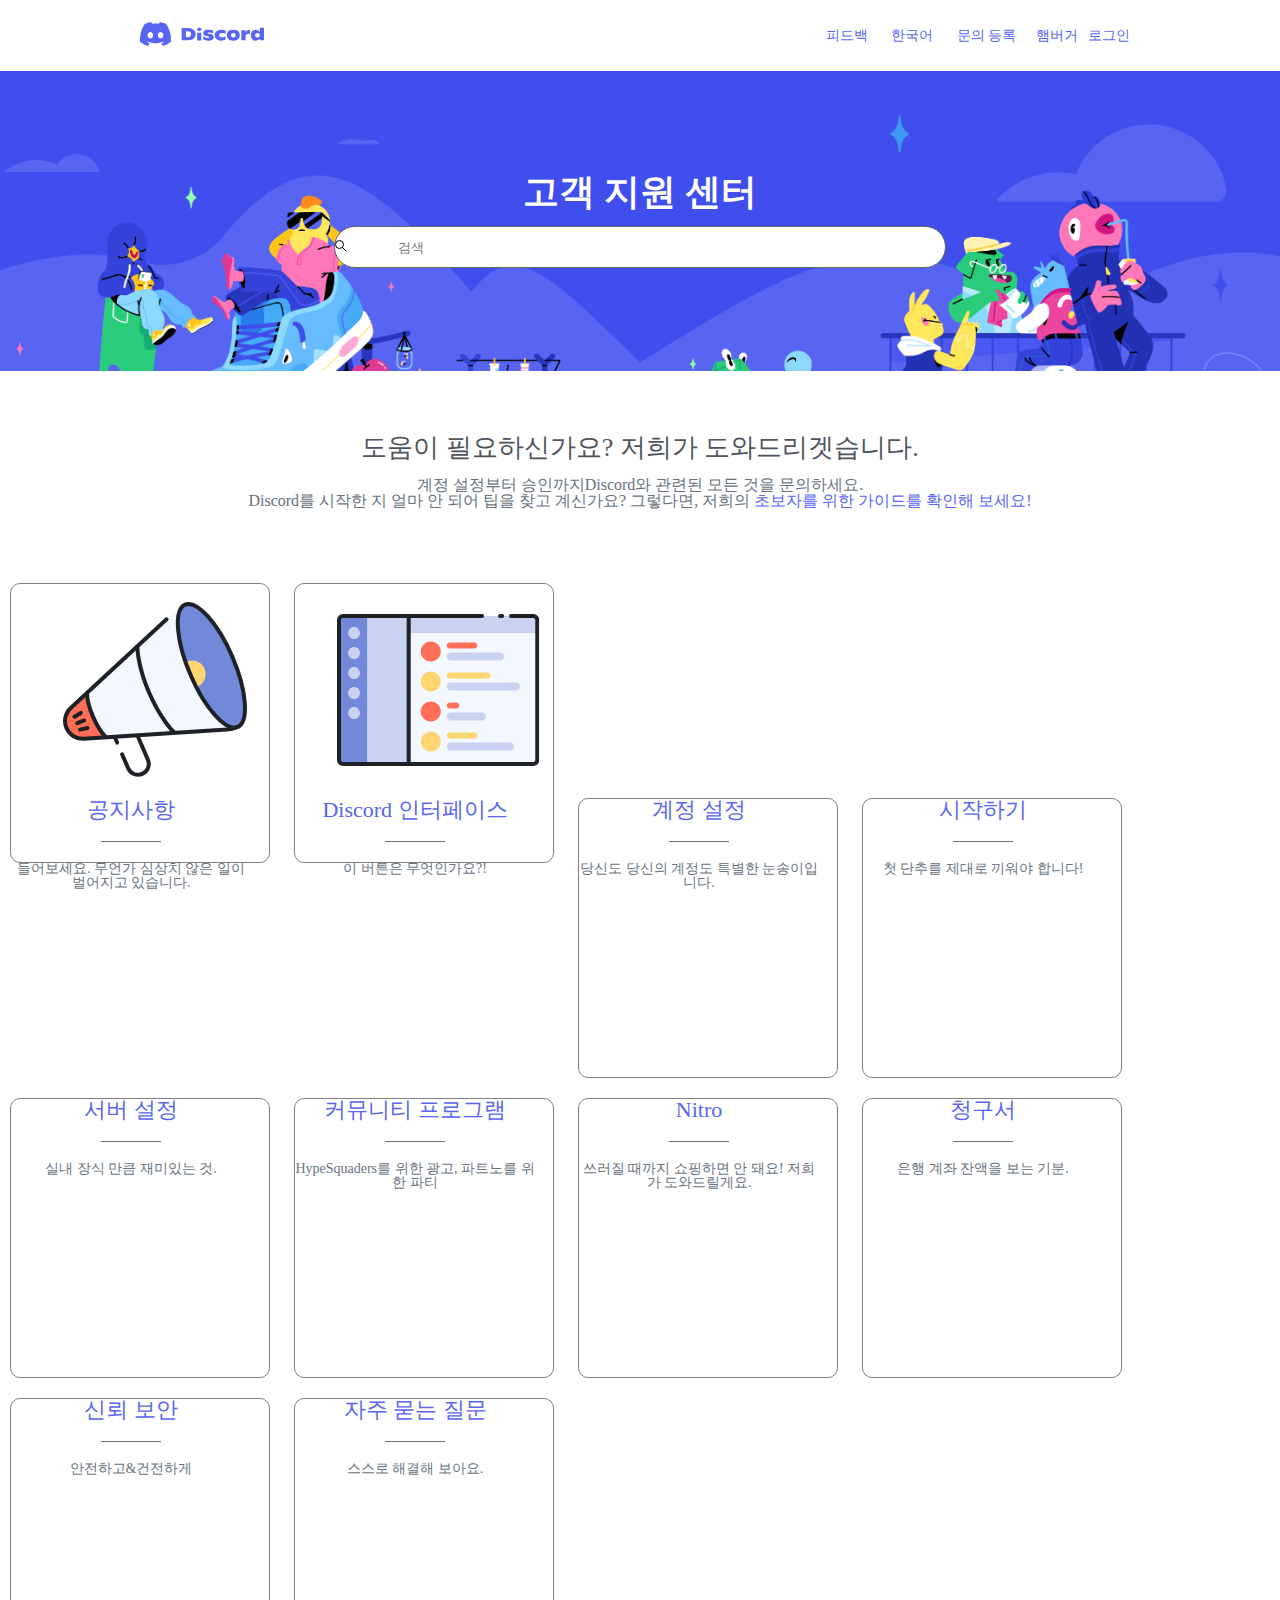
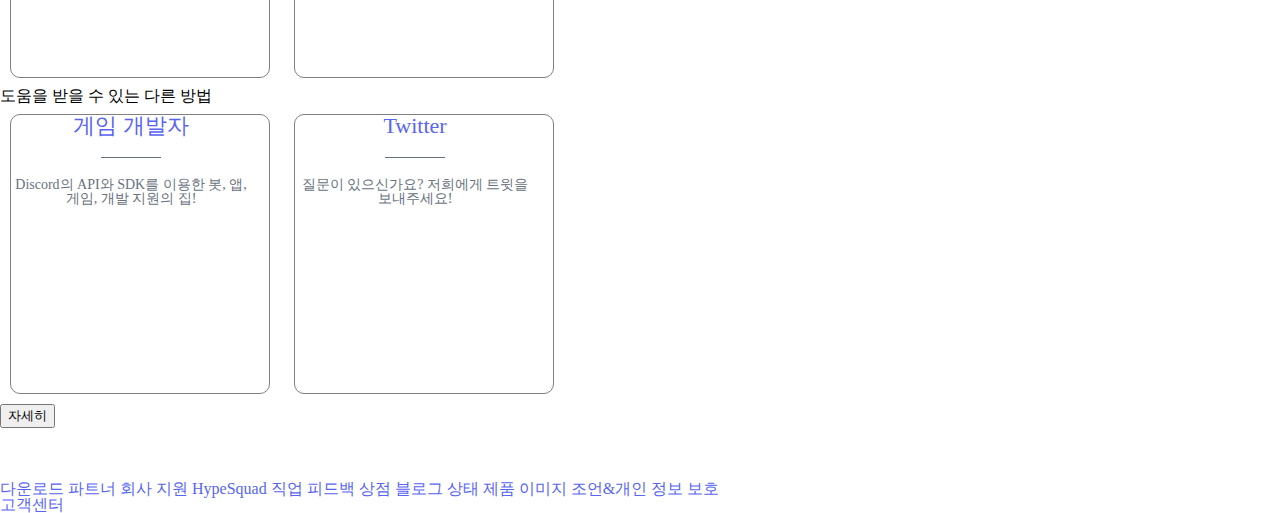
==== commit 428aa9a5: "22.09.26 저녁 수정" ====
--- a/discord-clone1-main/index.html
+++ b/discord-clone1-main/index.html
@@ -54,10 +54,12 @@
         <h2 class="intro-text">고객 지원 센터</h2>
         <div class="search">
             <figure class="search-icon">
-                <!-- 못찾아서 못넣음 -->
+                <svg xmlns="http://www.w3.org/2000/svg" width="12" height="12" focusable="false" viewBox="0 0 12 12" class="search-iconb" aria-hidden="true">
+                    <circle cx="4.5" cy="4.5" r="4" fill="none" stroke="currentColor"></circle>
+                    <path stroke="currentColor" stroke-linecap="round" d="M11 11L7.5 7.5"></path>
+                  </svg>
             </figure>
             <input type="search" placeholder="검색">
-            <!--  아웃라인에 논 넣음-->
         </div>
     </div>
 </section>
@@ -69,8 +71,6 @@
             Discord를 시작한 지 얼마 안 되어 팁을 찾고 계신가요? 그렇다면, 저희의   
             <a href="#" class="easy-explaen"> 초보자를 위한 가이드를 확인해 보세요! </a> </p>
         </div>
-        <!-- a와 p가 같은줄에 들어가지 않는 이유...? 
-        p에 플렉스 넣으면 안됨, a는 플렉스 빼기-->
     </section>
         
 
@@ -91,10 +91,8 @@
                   <path stroke="#1E2126" stroke-linecap="round" stroke-linejoin="round" stroke-width="4" d="M40.7642 132.8874C40.7642 132.8874 33.9842 126.6074 27.9942 112.6554 22.0022 98.7034 22.0742 89.4794 22.0742 89.4794M109.107 128.2818C109.107 128.2818 95.807 115.9578 84.049 88.5818 72.293 61.2058 72.437 43.1098 72.437 43.1098M52.0962 138.565L50.3182 134.425"/>
                 </g>
               </svg>  
-              <!-- svg 사이즈 바꾸는 방법 
-            wid 100% 피규어에 wid120%넣으면 됨-->
         </figure>
-        <h2 class="selection-area-name">공지사항</h2>
+        <h2 class="selection-area-name">공지사항</h2> 
         <!-- after넣었는데 줄바꿈 어떻게 하죠? 플렉스 빼주기
         after에 블록넣어주기 마진 0오토, 마진 20px auto -->
         <p class="selection-explane">들어보세요. 무언가 심상치 않은 일이 벌어지고 있습니다.</p>
--- a/discord-clone1-main/css/discord.css
+++ b/discord-clone1-main/css/discord.css
@@ -11,7 +11,6 @@
 a {
     text-decoration: none;
     color: var(--color-blue);
-    display: flex;
 }
 
 .unit-link{
@@ -102,6 +101,7 @@
  justify-items: center;
  align-items: center;
  margin: 0 auto;
+ display: flex;
 }
 
 .search-icon{
@@ -109,6 +109,7 @@
 }
 
 input {
+    outline: none;
     display: flex;
     width: 500px;
     height: 38px;
@@ -131,7 +132,6 @@
 .main-explane{
     font-size: 16px;
     color: var(--color-black2);
-    display: flex;
     align-items: center;
     justify-content: center;
     white-space: nowrap;
@@ -139,8 +139,7 @@
     text-align: center;
 }
 
-.main-explane+a{
-    display: flex;
+.main-explane{
     align-items: center;
     justify-items: center;
 }
@@ -171,10 +170,8 @@
 .selection-area-name{
     color: var(--color-blue);
     font-size: 22px;
-    display: flex;
-    align-items: center;
-    justify-content: center;
-    
+    text-align: center;
+
 }
 
 .selection-area-name::after{
@@ -182,6 +179,8 @@
     width: 60px;
     height: 1px;
     background-color: var(--color-black2);
+    display: block;
+    margin: 20px auto;
 }
 
 .selection-explane{
@@ -196,4 +195,12 @@
 @media screen and (max-width:1024px) {
     display: block;
     
+}
+
+svg {
+    width: 100%;
+}
+
+.img-area{
+    width: 120%;
 }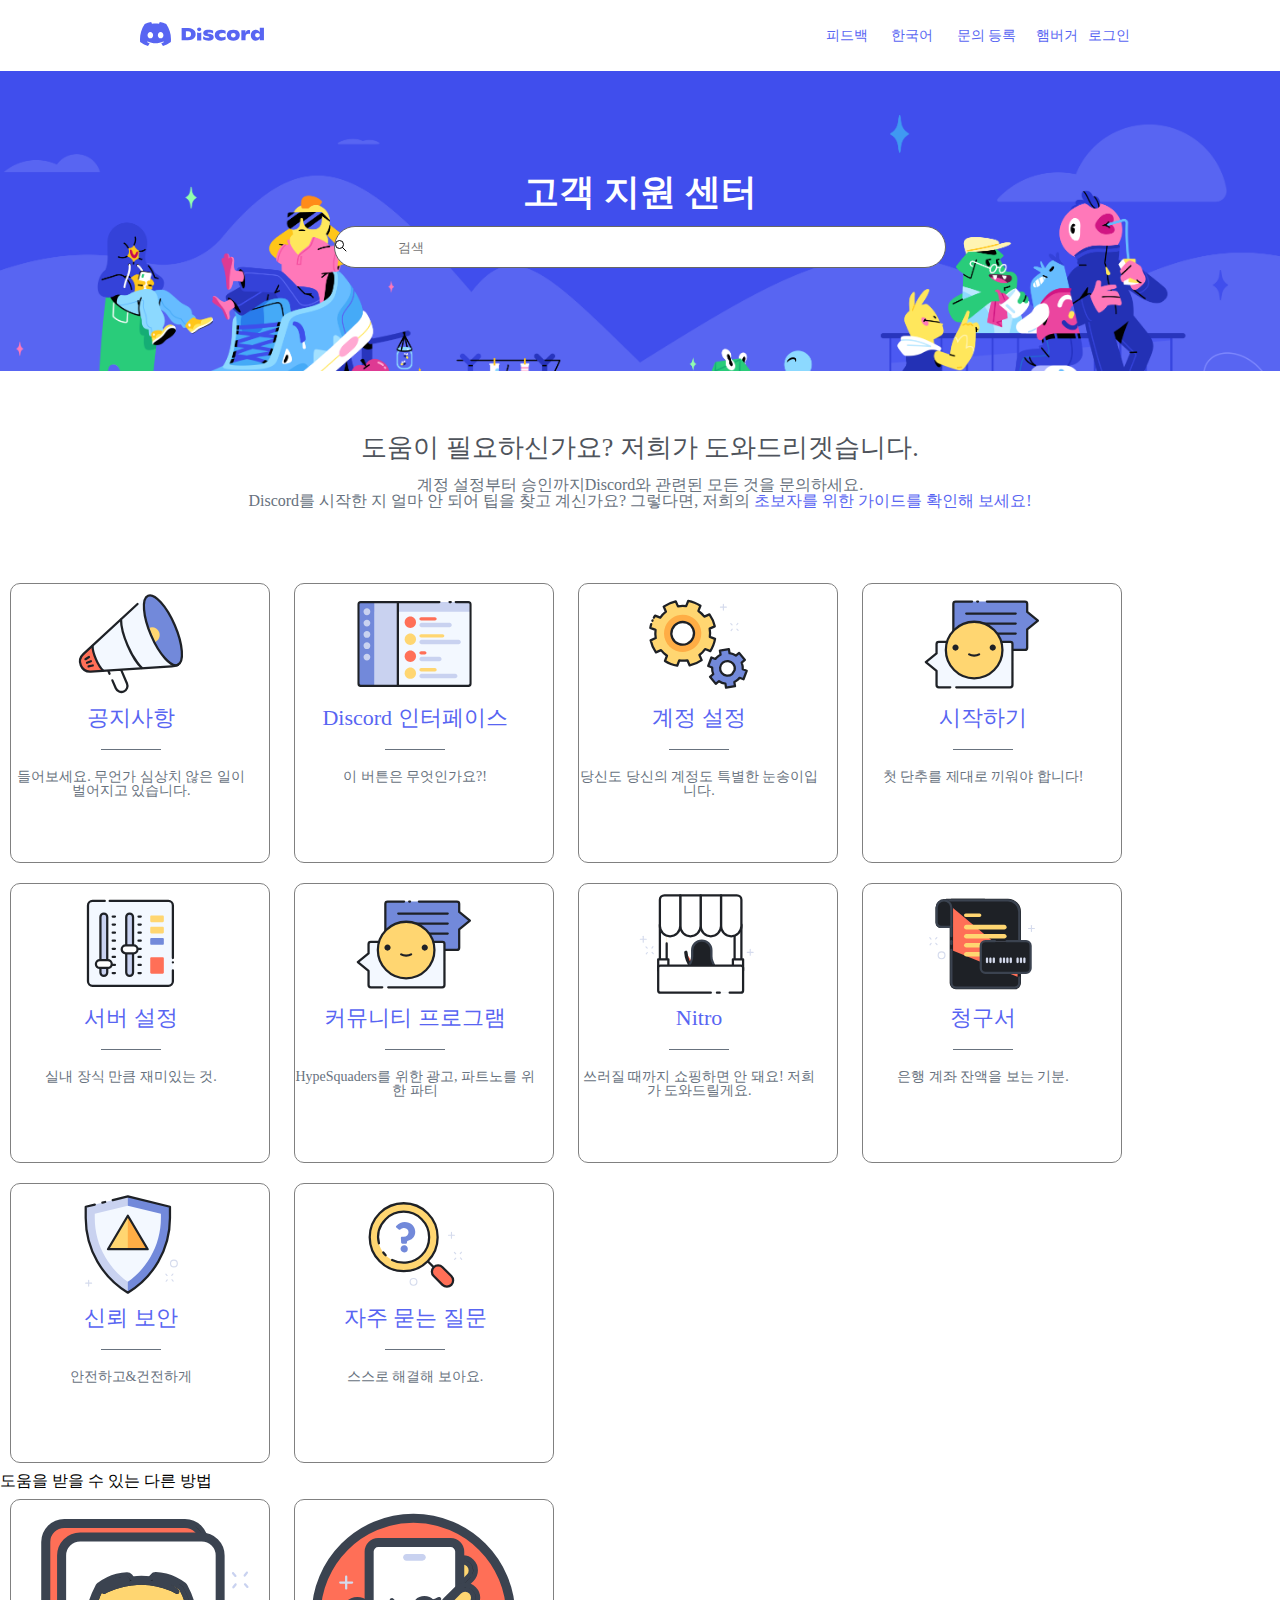
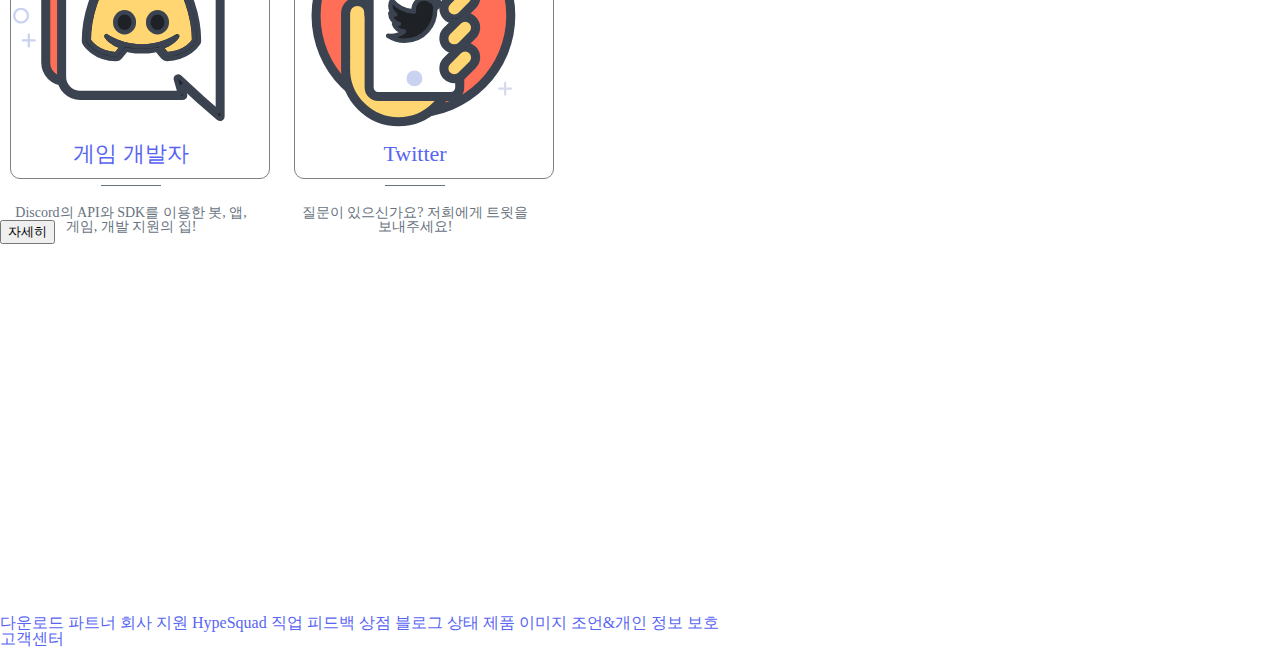
==== commit 3b97df46: "22.09.27 질문" ====
--- a/discord-clone1-main/index.html
+++ b/discord-clone1-main/index.html
@@ -75,7 +75,8 @@
         
 
 <section id="selecition-container">
-
+<!-- 가운데 정렬 맞추고 싶어서 개발자 도구로 찍고 margin 0 auto를 줬는데 돋보기가 가운데 정렬이 되고
+밑에 있는 컨텐츠는 가운데 정렬이 되지 않아요.  -->
     <div class="main-selection-area">
         <div class="selection-area-content">
         <figure class="img-area">
@@ -137,56 +138,304 @@
 </div>
 <div class="main-selection-area">
     <div class="selection-area-content">
-        <figure class="img-area"></figure>
+        <figure class="img-area">
+            <svg xmlns="http://www.w3.org/2000/svg" width="212" height="212" viewBox="0 0 212 212">
+                <g fill="none" fill-rule="evenodd" transform="translate(20 30)">
+                  <path fill="#FFD671" d="M49.6078,76.7684 C38.7958,72.5784 33.4258,60.4204 37.6138,49.6084 C41.8018,38.7964 53.9618,33.4244 64.7738,37.6144 C75.5858,41.8024 80.9558,53.9624 76.7678,64.7744 C72.5798,75.5844 60.4198,80.9564 49.6078,76.7684 L49.6078,76.7684 Z M106.0018,88.5364 C108.0658,85.3144 109.8398,81.8444 111.2738,78.1404 C112.7098,74.4344 113.7358,70.6724 114.3818,66.9024 L105.1358,63.3204 C105.7638,58.4404 105.6358,53.5624 104.8038,48.8444 L113.8578,44.8464 C112.1898,37.2204 108.9978,29.9924 104.4858,23.6244 L95.4318,27.6224 C92.5038,23.8284 88.9858,20.4504 84.9558,17.6264 L88.5358,8.3804 C85.3158,6.3144 81.8438,4.5424 78.1398,3.1064 C74.4358,1.6704 70.6738,0.6424 66.9018,0.0004 L63.3218,9.2464 C58.4418,8.6184 53.5658,8.7464 48.8458,9.5764 L44.8478,0.5244 C37.2198,2.1924 29.9938,5.3844 23.6238,9.8944 L27.6218,18.9504 C23.8278,21.8784 20.4498,25.3944 17.6258,29.4264 L8.3798,25.8444 C6.3158,29.0644 4.5418,32.5364 3.1058,36.2404 C1.6718,39.9464 0.6458,43.7084 -0.0002,47.4784 L9.2458,51.0604 C8.6178,55.9404 8.7458,60.8164 9.5778,65.5364 L0.5238,69.5344 C2.1918,77.1604 5.3838,84.3884 9.8958,90.7564 L18.9498,86.7584 C21.8778,90.5524 25.3958,93.9324 29.4258,96.7544 L25.8438,106.0004 C29.0658,108.0644 32.5358,109.8404 36.2418,111.2764 C39.9458,112.7104 43.7078,113.7364 47.4798,114.3824 L51.0598,105.1364 C55.9418,105.7624 60.8158,105.6364 65.5358,104.8044 L69.5338,113.8584 C77.1598,112.1884 84.3878,108.9964 90.7578,104.4844 L86.7598,95.4304 C90.5518,92.5024 93.9318,88.9844 96.7558,84.9564 L106.0018,88.5364 Z"/>
+                  <path stroke="#1E2126" stroke-linecap="round" stroke-linejoin="round" stroke-width="4" d="M3.8968,34.3036 C3.8088,34.5076 3.7228,34.7136 3.6368,34.9196 M1.5628,40.7616 C0.9028,42.9916 0.3848,45.2336 0.0008,47.4796 L9.2468,51.0596 C8.6188,55.9396 8.7468,60.8176 9.5788,65.5356 L0.5228,69.5336 C2.1908,77.1616 5.3828,84.3876 9.8968,90.7576 L18.9508,86.7596 C21.8788,90.5516 25.3968,93.9316 29.4268,96.7556 L25.8448,106.0016 C29.0648,108.0656 32.5368,109.8416 36.2408,111.2756 C39.9468,112.7096 43.7088,113.7376 47.4788,114.3816 L51.0608,105.1356 C55.9408,105.7616 60.8168,105.6356 65.5368,104.8036 L69.5348,113.8576 C77.1608,112.1876 84.3868,108.9976 90.7568,104.4856 L86.7588,95.4296 C90.5528,92.5036 93.9328,88.9856 96.7548,84.9556 L106.0008,88.5356 C108.0648,85.3156 109.8408,81.8456 111.2748,78.1396 C112.7108,74.4336 113.7368,70.6736 114.3808,66.9036 L105.1348,63.3216 C105.7628,58.4396 105.6348,53.5636 104.8028,48.8456 L113.8568,44.8456 C112.1888,37.2196 108.9968,29.9936 104.4848,23.6236 L95.4308,27.6216 C92.5028,23.8296 88.9848,20.4496 84.9548,17.6256 L88.5368,8.3796 C85.3148,6.3156 81.8448,4.5416 78.1388,3.1056 C74.4348,1.6716 70.6728,0.6436 66.9028,0.0016 L63.3208,9.2476 C58.4408,8.6176 53.5648,8.7476 48.8448,9.5776 L44.8468,0.5236 C37.2208,2.1916 29.9948,5.3836 23.6228,9.8956 L27.6228,18.9496 C23.8288,21.8776 20.4488,25.3956 17.6248,29.4276 L8.3788,25.8456 C7.6288,27.0156 6.9148,28.2236 6.2428,29.4616"/>
+                  <path fill="#FFAD45" d="M50.2464,75.118 C40.3444,71.282 35.4284,60.148 39.2624,50.246 C43.0984,40.344 54.2344,35.428 64.1344,39.262 C74.0364,43.098 78.9544,54.234 75.1184,64.134 C71.2844,74.036 60.1484,78.954 50.2464,75.118 M69.1064,26.426 C52.1164,19.844 33.0064,28.284 26.4264,45.274 C19.8444,62.264 28.2844,81.374 45.2744,87.954 C62.2644,94.536 81.3724,86.096 87.9544,69.106 C94.5364,52.116 86.0964,33.006 69.1064,26.426"/>
+                  <path stroke="#1E2126" stroke-linecap="round" stroke-linejoin="round" stroke-width="4" d="M49.969,75.8348 C39.671,71.8468 34.557,60.2668 38.545,49.9688 C42.535,39.6708 54.115,34.5568 64.413,38.5448 C74.709,42.5348 79.823,54.1148 75.835,64.4128 C71.847,74.7108 60.265,79.8228 49.969,75.8348 Z"/>
+                  <path fill="#7289DA" d="M126.2318,127.3094 C121.6718,121.7654 122.4718,113.5734 128.0198,109.0134 C133.5658,104.4534 141.7578,105.2554 146.3158,110.7994 C150.8758,116.3474 150.0738,124.5374 144.5278,129.0974 C138.9818,133.6574 130.7898,132.8554 126.2318,127.3094 L126.2318,127.3094 Z M163.2998,120.6154 C163.5298,116.6394 162.9178,112.6054 161.3758,108.8254 L167.1018,104.1174 L156.8938,91.6994 L151.1678,96.4074 C147.7558,94.1614 143.9178,92.7814 139.9718,92.2394 L138.7518,84.8894 L122.8938,87.5194 L124.1098,94.8534 C122.3498,95.7414 120.6498,96.8154 119.0638,98.1194 C117.4778,99.4254 116.0938,100.8834 114.8838,102.4374 L107.9238,99.8254 L102.2738,114.8754 L109.2478,117.4954 C109.0178,121.4714 109.6298,125.5054 111.1718,129.2854 L105.4458,133.9914 L115.6538,146.4114 L121.3798,141.7034 C124.7898,143.9474 128.6278,145.3294 132.5758,145.8714 L133.7958,153.2214 L149.6538,150.5914 L148.4378,143.2574 C150.1978,142.3694 151.8958,141.2954 153.4818,139.9914 C155.0698,138.6854 156.4518,137.2274 157.6638,135.6734 L164.6218,138.2834 L170.2738,123.2354 L163.2998,120.6154 Z"/>
+                  <path stroke="#1E2126" stroke-linecap="round" stroke-linejoin="round" stroke-width="4" d="M144.5286,129.0966 C138.9826,133.6566 130.7906,132.8566 126.2326,127.3086 C121.6726,121.7646 122.4726,113.5726 128.0186,109.0126 C133.5646,104.4546 141.7566,105.2546 146.3166,110.8006 C149.0486,114.1266 149.8566,118.4006 148.8686,122.2766 L144.5286,129.0966 Z M163.2986,120.6166 C163.5286,116.6386 162.9186,112.6066 161.3766,108.8246 L167.1026,104.1186 L156.8926,91.7006 L151.1666,96.4066 C147.7566,94.1606 143.9186,92.7826 139.9706,92.2386 L138.7526,84.8886 L122.8926,87.5206 L124.1106,94.8546 C122.3486,95.7406 120.6506,96.8146 119.0646,98.1206 C117.4766,99.4246 116.0946,100.8846 114.8826,102.4386 L107.9246,99.8246 L102.2746,114.8766 L109.2466,117.4946 C109.0166,121.4706 109.6286,125.5046 111.1706,129.2866 L105.4446,133.9906 L115.6526,146.4106 L121.3786,141.7046 C124.7906,143.9486 128.6286,145.3286 132.5746,145.8726 L133.7946,153.2226 L149.6546,150.5906 L148.4366,143.2566 C150.1966,142.3706 151.8966,141.2966 153.4826,139.9906 C155.0706,138.6866 156.4526,137.2266 157.6626,135.6726 L164.6226,138.2846 L170.2746,123.2346 L163.2986,120.6166 Z"/>
+                  <path stroke="#D5DBED" stroke-linecap="round" stroke-linejoin="round" stroke-width="2" d="M154.6742 39.5244L152.6862 41.9984M144.6702 49.8602L142.6822 52.3342M155.0834 52.0204L152.9374 49.6504M144.4192 42.208L142.2732 39.838M129.0706 5.6922L129.0706 16.0982M134.2738 10.8954L123.8658 10.8954"/>
+                </g>
+              </svg>
+        </figure>
         <h2 class="selection-area-name">계정 설정</h2>
         <p class="selection-explane">당신도 당신의 계정도 특별한 눈송이입니다.</p>
     </div>
 </div>
 <div class="main-selection-area">
     <div class="selection-area-content">
-        <figure class="img-area"></figure>
+        <figure class="img-area"><svg xmlns="http://www.w3.org/2000/svg" width="212" height="212" viewBox="0 0 212 212">
+            <g fill="none" fill-rule="evenodd" transform="translate(5 30)">
+              <path stroke="#D5DBED" stroke-linecap="round" stroke-linejoin="round" stroke-width="2" d="M94.9956 24.5806L93.0076 27.0546M104.9918 34.9164L103.0038 37.3904M115.4048 37.0766L113.2588 34.7066M84.7408 27.2642L82.5948 24.8942"/>
+              <g transform="translate(0 .57)">
+                <path fill="#7289DA" d="M179.066,81.9154 L179.066,49.4954 L198,34.1334 L179.066,18.7734 L179.066,4.4314 C179.066,2.2214 177.274,0.4314 175.066,0.4314 L52.618,0.4314 C50.408,0.4314 48.618,2.2214 48.618,4.4314 L48.618,82.3454 C48.618,84.3174 50.216,85.9154 52.188,85.9154 L175.066,85.9154 C177.274,85.9154 179.066,84.1234 179.066,81.9154"/>
+                <path stroke="#1E2126" stroke-linecap="round" stroke-linejoin="round" stroke-width="4" d="M81.686.431L52.618.431C50.408.431 48.618 2.223 48.618 4.431L48.618 82.345C48.618 84.317 50.216 85.915 52.188 85.915L122.544 85.915M92.2466.431L90.7626.431M127.941 85.9154L175.065 85.9154C177.275 85.9154 179.065 84.1234 179.065 81.9154L179.065 49.4954 197.999 34.1334 179.065 18.7734 179.065 4.4314C179.065 2.2214 177.275.4314 175.065.4314L107.885.4314M71.395 21.6556L158.785 21.6556M71.395 39.308L158.785 39.308M71.395 56.9604L158.785 56.9604"/>
+                <path fill="#F3F8FF" d="M135.984,71.6616 L149.044,71.6616 C151.254,71.6616 153.044,73.4536 153.044,75.6616 L153.044,147.9996 C153.044,150.2076 151.254,151.9996 149.044,151.9996 L22.934,151.9996 C20.726,151.9996 18.934,150.2076 18.934,147.9996 L18.934,122.7256 L0,107.3656 L18.934,92.0036 L18.934,75.6616 C18.934,73.4536 20.726,71.6616 22.934,71.6616 L40.922,71.6616 L135.984,71.6616 Z"/>
+                <path stroke="#1E2126" stroke-linecap="round" stroke-linejoin="round" stroke-width="4" d="M43.1684 151.9994L22.9344 151.9994C20.7244 151.9994 18.9344 150.2074 18.9344 147.9994L18.9344 122.7254.0004 107.3654 18.9344 92.0034 18.9344 75.6614C18.9344 73.4534 20.7244 71.6614 22.9344 71.6614L64.6184 71.6614M99.687 71.6616L149.475 71.6616C151.445 71.6616 153.045 73.2596 153.045 75.2316L153.045 147.9996C153.045 150.2076 151.253 151.9996 149.045 151.9996L53.729 151.9996"/>
+                <path fill="#FFD671" d="M135.3346,86.1128 C135.3346,113.7188 112.9566,136.0948 85.3506,136.0948 C57.7446,136.0948 35.3666,113.7188 35.3666,86.1128 C35.3666,58.5068 57.7446,36.1288 85.3506,36.1288 C112.9566,36.1288 135.3346,58.5068 135.3346,86.1128"/>
+                <path stroke="#1E2126" stroke-linecap="round" stroke-linejoin="round" stroke-width="4" d="M135.3346,86.1128 C135.3346,113.7188 112.9566,136.0948 85.3506,136.0948 C57.7446,136.0948 35.3666,113.7188 35.3666,86.1128 C35.3666,58.5068 57.7446,36.1288 85.3506,36.1288 C112.9566,36.1288 135.3346,58.5068 135.3346,86.1128 Z"/>
+                <path stroke="#1E2126" stroke-linecap="round" stroke-linejoin="round" stroke-width="4" d="M76.5758,93.7064 C78.6818,95.0444 81.8358,95.9004 85.3498,95.9004 C88.8638,95.9004 92.0198,95.0444 94.1238,93.7064"/>
+                <path fill="#1E2126" d="M57.938 81.808C57.938 84.838 55.482 87.292 52.454 87.292 49.426 87.292 46.97 84.838 46.97 81.808 46.97 78.778 49.426 76.324 52.454 76.324 55.482 76.324 57.938 78.778 57.938 81.808M123.731 81.808C123.731 84.838 121.275 87.292 118.247 87.292 115.219 87.292 112.763 84.838 112.763 81.808 112.763 78.778 115.219 76.324 118.247 76.324 121.275 76.324 123.731 78.778 123.731 81.808"/>
+              </g>
+            </g>
+          </svg></figure>
         <h2 class="selection-area-name">시작하기</h2>
         <p class="selection-explane">첫 단추를 제대로 끼워야 합니다!</p>
     </div>
 </div>
 <div class="main-selection-area">
     <div class="selection-area-content">
-        <figure class="img-area"></figure>
+        <figure class="img-area"><svg xmlns="http://www.w3.org/2000/svg" width="212" height="212" viewBox="0 0 212 212">
+            <g fill="none" fill-rule="evenodd" transform="translate(30 30)">
+              <path fill="#F3F8FF" d="M142,150.001 L8,150.001 C3.582,150.001 0,146.419 0,142.001 L0,8.001 C0,3.581 3.582,0.001 8,0.001 L142,0.001 C146.418,0.001 150,3.581 150,8.001 L150,142.001 C150,146.419 146.418,150.001 142,150.001"/>
+              <path fill="#C9D2F0" d="M73.583,132.376 L73.583,132.376 C70.269,132.376 67.583,129.69 67.583,126.376 L67.583,28.376 C67.583,25.064 70.269,22.376 73.583,22.376 C76.897,22.376 79.583,25.064 79.583,28.376 L79.583,126.376 C79.583,129.69 76.897,132.376 73.583,132.376"/>
+              <path stroke="#1E2126" stroke-linecap="round" stroke-linejoin="round" stroke-width="4" d="M73.583,132.376 L73.583,132.376 C70.269,132.376 67.583,129.69 67.583,126.376 L67.583,28.376 C67.583,25.064 70.269,22.376 73.583,22.376 C76.897,22.376 79.583,25.064 79.583,28.376 L79.583,126.376 C79.583,129.69 76.897,132.376 73.583,132.376 Z"/>
+              <path fill="#FFFFFF" d="M80.583,92.376 L66.583,92.376 C62.717,92.376 59.583,89.244 59.583,85.376 C59.583,81.51 62.717,78.376 66.583,78.376 L80.583,78.376 C84.449,78.376 87.583,81.51 87.583,85.376 C87.583,89.244 84.449,92.376 80.583,92.376"/>
+              <path stroke="#1E2126" stroke-linecap="round" stroke-linejoin="round" stroke-width="4" d="M80.583 92.376L66.583 92.376C62.717 92.376 59.583 89.244 59.583 85.376 59.583 81.51 62.717 78.376 66.583 78.376L80.583 78.376C84.449 78.376 87.583 81.51 87.583 85.376 87.583 89.244 84.449 92.376 80.583 92.376zM89.25 41.704L93.25 41.704M89.25 27.4346L93.25 27.4346M89.25 55.9736L93.25 55.9736M89.25 70.2412L93.25 70.2412M89.25 84.5106L93.25 84.5106M89.25 98.7802L93.25 98.7802M89.25 113.0498L93.25 113.0498M89.25 127.3192L93.25 127.3192"/>
+              <path fill="#C9D2F0" d="M28,132.376 L28,132.376 C24.686,132.376 22,129.69 22,126.376 L22,28.376 C22,25.064 24.686,22.376 28,22.376 C31.314,22.376 34,25.064 34,28.376 L34,126.376 C34,129.69 31.314,132.376 28,132.376"/>
+              <path stroke="#1E2126" stroke-linecap="round" stroke-linejoin="round" stroke-width="4" d="M28,132.376 L28,132.376 C24.686,132.376 22,129.69 22,126.376 L22,28.376 C22,25.064 24.686,22.376 28,22.376 C31.314,22.376 34,25.064 34,28.376 L34,126.376 C34,129.69 31.314,132.376 28,132.376 Z"/>
+              <path fill="#FFFFFF" d="M35,118.376 L21,118.376 C17.134,118.376 14,115.244 14,111.376 C14,107.51 17.134,104.376 21,104.376 L35,104.376 C38.866,104.376 42,107.51 42,111.376 C42,115.244 38.866,118.376 35,118.376"/>
+              <path stroke="#1E2126" stroke-linecap="round" stroke-linejoin="round" stroke-width="4" d="M35 118.376L21 118.376C17.134 118.376 14 115.244 14 111.376 14 107.51 17.134 104.376 21 104.376L35 104.376C38.866 104.376 42 107.51 42 111.376 42 115.244 38.866 118.376 35 118.376zM43.667 41.704L47.667 41.704M43.667 27.4346L47.667 27.4346M43.667 55.9736L47.667 55.9736M43.667 70.2412L47.667 70.2412M43.667 84.5106L47.667 84.5106M43.667 98.7802L47.667 98.7802M43.667 113.0498L47.667 113.0498M43.667 127.3192L47.667 127.3192"/>
+              <path stroke="#1E2126" stroke-linecap="round" stroke-linejoin="round" stroke-width="4" d="M150 122.542L150 142C150 146.418 146.418 150 142 150L8 150C3.582 150 0 146.418 0 142L0 8C0 3.582 3.582 0 8 0L29.666 0M150 108.372L150 108.468M38.333.001L141.999.001C146.417.001 149.999 3.581 149.999 8.001L149.999 100.929"/>
+              <path fill="#FFD671" d="M132 37.4346L112 37.4346C110.896 37.4346 110 36.5386 110 35.4346L110 27.4346C110 26.3286 110.896 25.4346 112 25.4346L132 25.4346C133.104 25.4346 134 26.3286 134 27.4346L134 35.4346C134 36.5386 133.104 37.4346 132 37.4346M132 57.4346L112 57.4346C110.896 57.4346 110 56.5386 110 55.4346L110 47.4346C110 46.3286 110.896 45.4346 112 45.4346L132 45.4346C133.104 45.4346 134 46.3286 134 47.4346L134 55.4346C134 56.5386 133.104 57.4346 132 57.4346"/>
+              <path fill="#7289DA" d="M132,77.4346 L112,77.4346 C110.896,77.4346 110,76.5386 110,75.4346 L110,67.4346 C110,66.3286 110.896,65.4346 112,65.4346 L132,65.4346 C133.104,65.4346 134,66.3286 134,67.4346 L134,75.4346 C134,76.5386 133.104,77.4346 132,77.4346"/>
+              <path fill="#FF6F57" d="M132,128.376 L112,128.376 C110.896,128.376 110,127.482 110,126.376 L110,101.434 C110,100.33 110.896,99.434 112,99.434 L132,99.434 C133.104,99.434 134,100.33 134,101.434 L134,126.376 C134,127.482 133.104,128.376 132,128.376"/>
+            </g>
+          </svg>
+          </figure>
         <h2 class="selection-area-name">서버 설정</h2>
         <p class="selection-explane">실내 장식 만큼 재미있는 것.</p>
     </div>
 </div>
 <div class="main-selection-area">
     <div class="selection-area-content">
-        <figure class="img-area"></figure>
+        <figure class="img-area"><svg xmlns="http://www.w3.org/2000/svg" width="212" height="212" viewBox="0 0 212 212">
+            <g fill="none" fill-rule="evenodd" transform="translate(5 30)">
+              <path stroke="#D5DBED" stroke-linecap="round" stroke-linejoin="round" stroke-width="2" d="M94.9956 24.5806L93.0076 27.0546M104.9918 34.9164L103.0038 37.3904M115.4048 37.0766L113.2588 34.7066M84.7408 27.2642L82.5948 24.8942"/>
+              <g transform="translate(0 .57)">
+                <path fill="#7289DA" d="M179.066,81.9154 L179.066,49.4954 L198,34.1334 L179.066,18.7734 L179.066,4.4314 C179.066,2.2214 177.274,0.4314 175.066,0.4314 L52.618,0.4314 C50.408,0.4314 48.618,2.2214 48.618,4.4314 L48.618,82.3454 C48.618,84.3174 50.216,85.9154 52.188,85.9154 L175.066,85.9154 C177.274,85.9154 179.066,84.1234 179.066,81.9154"/>
+                <path stroke="#1E2126" stroke-linecap="round" stroke-linejoin="round" stroke-width="4" d="M81.686.431L52.618.431C50.408.431 48.618 2.223 48.618 4.431L48.618 82.345C48.618 84.317 50.216 85.915 52.188 85.915L122.544 85.915M92.2466.431L90.7626.431M127.941 85.9154L175.065 85.9154C177.275 85.9154 179.065 84.1234 179.065 81.9154L179.065 49.4954 197.999 34.1334 179.065 18.7734 179.065 4.4314C179.065 2.2214 177.275.4314 175.065.4314L107.885.4314M71.395 21.6556L158.785 21.6556M71.395 39.308L158.785 39.308M71.395 56.9604L158.785 56.9604"/>
+                <path fill="#F3F8FF" d="M135.984,71.6616 L149.044,71.6616 C151.254,71.6616 153.044,73.4536 153.044,75.6616 L153.044,147.9996 C153.044,150.2076 151.254,151.9996 149.044,151.9996 L22.934,151.9996 C20.726,151.9996 18.934,150.2076 18.934,147.9996 L18.934,122.7256 L0,107.3656 L18.934,92.0036 L18.934,75.6616 C18.934,73.4536 20.726,71.6616 22.934,71.6616 L40.922,71.6616 L135.984,71.6616 Z"/>
+                <path stroke="#1E2126" stroke-linecap="round" stroke-linejoin="round" stroke-width="4" d="M43.1684 151.9994L22.9344 151.9994C20.7244 151.9994 18.9344 150.2074 18.9344 147.9994L18.9344 122.7254.0004 107.3654 18.9344 92.0034 18.9344 75.6614C18.9344 73.4534 20.7244 71.6614 22.9344 71.6614L64.6184 71.6614M99.687 71.6616L149.475 71.6616C151.445 71.6616 153.045 73.2596 153.045 75.2316L153.045 147.9996C153.045 150.2076 151.253 151.9996 149.045 151.9996L53.729 151.9996"/>
+                <path fill="#FFD671" d="M135.3346,86.1128 C135.3346,113.7188 112.9566,136.0948 85.3506,136.0948 C57.7446,136.0948 35.3666,113.7188 35.3666,86.1128 C35.3666,58.5068 57.7446,36.1288 85.3506,36.1288 C112.9566,36.1288 135.3346,58.5068 135.3346,86.1128"/>
+                <path stroke="#1E2126" stroke-linecap="round" stroke-linejoin="round" stroke-width="4" d="M135.3346,86.1128 C135.3346,113.7188 112.9566,136.0948 85.3506,136.0948 C57.7446,136.0948 35.3666,113.7188 35.3666,86.1128 C35.3666,58.5068 57.7446,36.1288 85.3506,36.1288 C112.9566,36.1288 135.3346,58.5068 135.3346,86.1128 Z"/>
+                <path stroke="#1E2126" stroke-linecap="round" stroke-linejoin="round" stroke-width="4" d="M76.5758,93.7064 C78.6818,95.0444 81.8358,95.9004 85.3498,95.9004 C88.8638,95.9004 92.0198,95.0444 94.1238,93.7064"/>
+                <path fill="#1E2126" d="M57.938 81.808C57.938 84.838 55.482 87.292 52.454 87.292 49.426 87.292 46.97 84.838 46.97 81.808 46.97 78.778 49.426 76.324 52.454 76.324 55.482 76.324 57.938 78.778 57.938 81.808M123.731 81.808C123.731 84.838 121.275 87.292 118.247 87.292 115.219 87.292 112.763 84.838 112.763 81.808 112.763 78.778 115.219 76.324 118.247 76.324 121.275 76.324 123.731 78.778 123.731 81.808"/>
+              </g>
+            </g>
+          </svg>
+          </figure>
         <h2 class="selection-area-name">커뮤니티 프로그램</h2>
         <p class="selection-explane">HypeSquaders를 위한 광고, 파트노를 위한 파티</p>
     </div>
 </div>
 <div class="main-selection-area">
     <div class="selection-area-content">
-        <figure class="img-area"></figure>
+        <figure class="img-area"><?xml version="1.0" encoding="utf-8"?>
+            <!-- Generator: Adobe Illustrator 22.1.0, SVG Export Plug-In . SVG Version: 6.00 Build 0)  -->
+            <svg version="1.1" id="Layer_1" xmlns="http://www.w3.org/2000/svg" xmlns:xlink="http://www.w3.org/1999/xlink" x="0px" y="0px"
+                 viewBox="0 0 212 212" style="enable-background:new 0 0 212 212;" xml:space="preserve">
+            <style type="text/css">
+                .st0{fill:none;stroke:#1E2126;stroke-width:6;stroke-linecap:round;stroke-linejoin:round;stroke-miterlimit:10;}
+                .st1{fill:#1E2126;}
+                .st2{fill:#7289DA;}
+                .st3{fill:none;stroke:#1E2126;stroke-width:4;stroke-linecap:round;stroke-linejoin:round;stroke-miterlimit:10;}
+                .st4{fill:#C9D2F0;}
+                .st5{fill:#F3F8FF;}
+                .st6{fill:#FFFFFF;}
+                .st7{fill:#FFD671;}
+                .st8{fill:#FFAD45;}
+                .st9{fill:none;stroke:#D5DBED;stroke-width:2;stroke-linecap:round;stroke-linejoin:round;stroke-miterlimit:10;}
+            </style>
+            <g>
+                <g>
+                    <path class="st0" d="M82.8,120.7c0,0,2,28,18.2,28"/>
+                    <path class="st1" d="M112.5,176h-3.2c-12.4,0-22.4-10-22.4-22.4v0c0-2.9,0.6-5.9,1.7-8.6l3.6-8.7c1.1-2.7,1.7-5.6,1.7-8.6V117
+                        c0-9.4,7.6-17,17-17h0c9.4,0,17,7.6,17,17v10.8c0,2.9,0.6,5.9,1.7,8.6l3.6,8.7c1.1,2.7,1.7,5.6,1.7,8.6v0
+                        C134.9,166,124.9,176,112.5,176z"/>
+                </g>
+                <g>
+                    <g>
+                        <rect x="36.9" y="72" class="st2" width="12" height="70"/>
+                        <polyline class="st3" points="48.9,105 48.9,142 36.9,142 36.9,72 48.9,72 			"/>
+                    </g>
+                    <g>
+                        <rect x="33.9" y="133" class="st4" width="18" height="20"/>
+                        <rect x="33.9" y="133" class="st3" width="18" height="20"/>
+                    </g>
+                </g>
+                <g>
+                    <g>
+                        <rect x="168.9" y="72" class="st2" width="12" height="70"/>
+                        <rect x="168.9" y="72" class="st3" width="12" height="70"/>
+                    </g>
+                    <g>
+                        <rect x="165.9" y="133" class="st4" width="18" height="20"/>
+                        <rect x="165.9" y="133" class="st3" width="18" height="20"/>
+                    </g>
+                </g>
+                <path class="st5" d="M179.9,192h-142c-2.2,0-4-1.8-4-4v-40c0-2.2,1.8-4,4-4h142c2.2,0,4,1.8,4,4v40
+                    C183.9,190.2,182.1,192,179.9,192z"/>
+                <path class="st3" d="M126.9,192h-89c-2.2,0-4-1.8-4-4v-40c0-2.2,1.8-4,4-4h142c2.2,0,4,1.8,4,4v40c0,2.2-1.8,4-4,4h-19.7"/>
+                <line class="st3" x1="142.7" y1="192" x2="137.7" y2="192"/>
+                <g>
+                    <path class="st6" d="M54.9,92.4L54.9,92.4c-9.9,0-18-8.1-18-18V68h36v6.4C72.9,84.3,64.8,92.4,54.9,92.4z"/>
+                    <path class="st7" d="M90.9,92.4L90.9,92.4c-9.9,0-18-8.1-18-18V68h36v6.4C108.9,84.3,100.8,92.4,90.9,92.4z"/>
+                    <path class="st6" d="M126.9,92.4L126.9,92.4c-9.9,0-18-8.1-18-18V68h36v6.4C144.9,84.3,136.8,92.4,126.9,92.4z"/>
+                    <path class="st7" d="M162.9,92.4L162.9,92.4c-9.9,0-18-8.1-18-18V68h36v6.4C180.9,84.3,172.8,92.4,162.9,92.4z"/>
+                    <path class="st4" d="M72.9,68.4h-36V28c0-4.4,3.6-8,8-8h28V68.4z"/>
+                    <rect x="72.9" y="20" class="st8" width="36" height="48.4"/>
+                    <rect x="108.9" y="20" class="st4" width="36" height="48.4"/>
+                    <path class="st8" d="M180.9,68.4h-36V20h28c4.4,0,8,3.6,8,8V68.4z"/>
+                    <path class="st3" d="M144.9,20v48v0.4v6c0,9.9,8.1,18,18,18l0,0c9.9,0,18-8.1,18-18v-6V68V28c0-4.4-3.6-8-8-8H144.9z"/>
+                    <path class="st3" d="M108.9,20v48v0.4v6c0,9.9,8.1,18,18,18l0,0c9.9,0,18-8.1,18-18v-6V68V20H108.9z"/>
+                    <path class="st3" d="M72.9,20v48v0.4v6c0,9.9,8.1,18,18,18l0,0c9.9,0,18-8.1,18-18v-6V68V20H72.9z"/>
+                    <path class="st3" d="M44.9,20c-4.4,0-8,3.6-8,8v40v0.4v6c0,9.9,8.1,18,18,18l0,0c9.9,0,18-8.1,18-18v-6V68V20H44.9z"/>
+                </g>
+                <g>
+                    <g>
+                        <line class="st9" x1="7.5" y1="92.4" x2="7.5" y2="102.8"/>
+                        <line class="st9" x1="12.8" y1="97.6" x2="2.3" y2="97.6"/>
+                    </g>
+                    <g>
+                        <line class="st9" x1="196.5" y1="115.5" x2="196.5" y2="125.9"/>
+                        <line class="st9" x1="201.7" y1="120.7" x2="191.2" y2="120.7"/>
+                    </g>
+                    <g>
+                        <line class="st9" x1="24.7" y1="110.7" x2="22.8" y2="113.2"/>
+                        <line class="st9" x1="14.7" y1="121" x2="12.8" y2="123.5"/>
+                        <line class="st9" x1="25.2" y1="123.2" x2="23" y2="120.8"/>
+                        <line class="st9" x1="14.5" y1="113.4" x2="12.3" y2="111"/>
+                    </g>
+                </g>
+            </g>
+            </svg>
+            </figure>
         <h2 class="selection-area-name">Nitro</h2>
         <p class="selection-explane">쓰러질 때까지 쇼핑하면 안 돼요! 저희가 도와드릴게요.</p>
     </div>
 </div>
 <div class="main-selection-area">
     <div class="selection-area-content">
-        <figure class="img-area"></figure>
+        <figure class="img-area">
+            <?xml version="1.0" encoding="utf-8"?>
+            <!-- Generator: Adobe Illustrator 22.1.0, SVG Export Plug-In . SVG Version: 6.00 Build 0)  -->
+            <svg version="1.1" id="Layer_1" xmlns="http://www.w3.org/2000/svg" xmlns:xlink="http://www.w3.org/1999/xlink" x="0px" y="0px"
+                 viewBox="0 0 212 212" style="enable-background:new 0 0 212 212;" xml:space="preserve">
+            <style type="text/css">
+                .st0{fill:#F3F8FF;}
+                .st1{fill:none;stroke:#3b4350;stroke-width:4;stroke-linecap:round;stroke-linejoin:round;stroke-miterlimit:10;}
+                .st2{fill:#C9D2F0;}
+                .st3{fill:#7289DA;}
+                .st4{fill:#FF6F57;}
+                .st5{fill:#FFFFFF;}
+                .st6{fill:none;stroke:#D5DBED;stroke-width:2;stroke-linecap:round;stroke-linejoin:round;stroke-miterlimit:10;}
+            </style>
+            <g>
+                <rect x="41.3" y="29" class="st0" width="67.5" height="34"/>
+                <path class="st0" d="M150.1,29h-100v146c0,4.4,3.6,8,8,8h104c4.4,0,8-3.6,8-8V49C170.1,38,161.1,29,150.1,29z"/>
+                <line class="st1" x1="50.1" y1="92.2" x2="50.1" y2="70.5"/>
+                <line class="st1" x1="50.1" y1="106" x2="50.1" y2="101"/>
+                <path class="st1" d="M170.1,165v10c0,4.4-3.6,8-8,8h-104c-4.4,0-8-3.6-8-8v-58.5"/>
+                <path class="st1" d="M37.1,29h13h100c11,0,20,9,20,20v91"/>
+                <g>
+                    <path class="st2" d="M75.5,58.2H100c1.7,0,3-1.3,3-3v0c0-1.7-1.3-3-3-3H75.5c-1.7,0-3,1.3-3,3v0C72.5,56.8,73.8,58.2,75.5,58.2z"
+                        />
+                    <path class="st2" d="M76.5,80.2h67.2c2.2,0,4-1.8,4-4v0c0-2.2-1.8-4-4-4H76.5c-2.2,0-4,1.8-4,4v0C72.5,78.4,74.3,80.2,76.5,80.2z"
+                        />
+                    <path class="st2" d="M76.5,96.2h67.2c2.2,0,4-1.8,4-4v0c0-2.2-1.8-4-4-4H76.5c-2.2,0-4,1.8-4,4v0C72.5,94.4,74.3,96.2,76.5,96.2z"
+                        />
+                    <path class="st2" d="M76.5,112.2h67.2c2.2,0,4-1.8,4-4v0c0-2.2-1.8-4-4-4H76.5c-2.2,0-4,1.8-4,4v0
+                        C72.5,110.4,74.3,112.2,76.5,112.2z"/>
+                    <path class="st2" d="M76.5,128.2h67.2c2.2,0,4-1.8,4-4v0c0-2.2-1.8-4-4-4H76.5c-2.2,0-4,1.8-4,4v0
+                        C72.5,126.4,74.3,128.2,76.5,128.2z"/>
+                </g>
+                <g>
+                    <path class="st3" d="M37.1,29L37.1,29c7.2,0,13,5.8,13,13v33.8h-18c-4.4,0-8-3.6-8-8V42C24.1,34.8,29.9,29,37.1,29z"/>
+                    <path class="st1" d="M37.1,29L37.1,29c7.2,0,13,5.8,13,13v33.8h-18c-4.4,0-8-3.6-8-8V42C24.1,34.8,29.9,29,37.1,29z"/>
+                </g>
+                <g>
+                    <path class="st4" d="M182.1,157h-72c-4.4,0-8-3.6-8-8v-40c0-4.4,3.6-8,8-8h72c4.4,0,8,3.6,8,8v40C190.1,153.4,186.5,157,182.1,157
+                        z"/>
+                    <path class="st1" d="M147.7,101h34.4c4.4,0,8,3.6,8,8v40c0,4.4-3.6,8-8,8h-72c-4.4,0-8-3.6-8-8v-40c0-4.4,3.6-8,8-8h17"/>
+                    <g>
+                        <path class="st5" d="M113.1,140L113.1,140c1.1,0,2-0.9,2-2v-6c0-1.1-0.9-2-2-2l0,0c-1.1,0-2,0.9-2,2v6
+                            C111.1,139.1,112,140,113.1,140z"/>
+                        <path class="st5" d="M119.1,140L119.1,140c1.1,0,2-0.9,2-2v-6c0-1.1-0.9-2-2-2l0,0c-1.1,0-2,0.9-2,2v6
+                            C117.1,139.1,118,140,119.1,140z"/>
+                        <path class="st5" d="M125.1,140L125.1,140c1.1,0,2-0.9,2-2v-6c0-1.1-0.9-2-2-2l0,0c-1.1,0-2,0.9-2,2v6
+                            C123.1,139.1,124,140,125.1,140z"/>
+                        <path class="st5" d="M167.1,140L167.1,140c1.1,0,2-0.9,2-2v-6c0-1.1-0.9-2-2-2l0,0c-1.1,0-2,0.9-2,2v6
+                            C165.1,139.1,166,140,167.1,140z"/>
+                        <path class="st5" d="M173.1,140L173.1,140c1.1,0,2-0.9,2-2v-6c0-1.1-0.9-2-2-2l0,0c-1.1,0-2,0.9-2,2v6
+                            C171.1,139.1,172,140,173.1,140z"/>
+                        <path class="st5" d="M179.1,140L179.1,140c1.1,0,2-0.9,2-2v-6c0-1.1-0.9-2-2-2l0,0c-1.1,0-2,0.9-2,2v6
+                            C177.1,139.1,178,140,179.1,140z"/>
+                        <path class="st5" d="M137.1,140L137.1,140c1.1,0,2-0.9,2-2v-6c0-1.1-0.9-2-2-2l0,0c-1.1,0-2,0.9-2,2v6
+                            C135.1,139.1,136,140,137.1,140z"/>
+                        <path class="st5" d="M143.1,140L143.1,140c1.1,0,2-0.9,2-2v-6c0-1.1-0.9-2-2-2l0,0c-1.1,0-2,0.9-2,2v6
+                            C141.1,139.1,142,140,143.1,140z"/>
+                        <path class="st5" d="M149.1,140L149.1,140c1.1,0,2-0.9,2-2v-6c0-1.1-0.9-2-2-2l0,0c-1.1,0-2,0.9-2,2v6
+                            C147.1,139.1,148,140,149.1,140z"/>
+                        <path class="st5" d="M155.1,140L155.1,140c1.1,0,2-0.9,2-2v-6c0-1.1-0.9-2-2-2l0,0c-1.1,0-2,0.9-2,2v6
+                            C153.1,139.1,154,140,155.1,140z"/>
+                    </g>
+                </g>
+                <g>
+                    <g>
+                        <line class="st6" x1="24.4" y1="94.6" x2="22.4" y2="97.1"/>
+                        <line class="st6" x1="14.4" y1="104.9" x2="12.4" y2="107.4"/>
+                        <line class="st6" x1="24.8" y1="107.1" x2="22.7" y2="104.7"/>
+                        <line class="st6" x1="14.1" y1="97.3" x2="12" y2="94.9"/>
+                    </g>
+                    <g>
+                        <line class="st6" x1="191.6" y1="73.5" x2="191.6" y2="83.9"/>
+                        <line class="st6" x1="196.8" y1="78.7" x2="186.4" y2="78.7"/>
+                    </g>
+                </g>
+                <circle class="st6" cx="32.8" cy="126" r="6"/>
+            </g>
+            </svg>
+                
+        </figure>
         <h2 class="selection-area-name">청구서</h2>
         <p class="selection-explane">은행 계좌 잔액을 보는 기분.</p>
     </div>
 </div>
 <div class="main-selection-area">
     <div class="selection-area-content">
-        <figure class="img-area"></figure>
+        <figure class="img-area">
+            <svg xmlns="http://www.w3.org/2000/svg" width="212" height="212" viewBox="0 0 212 212">
+  <g fill="none" fill-rule="evenodd" transform="translate(26 22)">
+    <path fill="#C9D2F0" d="M74.4222,169.9994 C52.2082,156.5714 33.6322,137.6254 20.6522,115.1434 C7.1422,91.7414 0.0002,65.0874 0.0002,38.0654 L0.0002,18.1774 L74.4222,-0.0006 L148.8442,18.1774 L148.8442,38.0654 C148.8442,65.0874 141.7042,91.7414 128.1922,115.1434 C115.2122,137.6254 96.6362,156.5714 74.4222,169.9994"/>
+    <path fill="#7289DA" d="M74.4222,169.9994 L74.4222,-0.0006 L148.8442,18.1774 L148.8442,38.0654 C148.8442,65.0874 141.7042,91.7414 128.1922,115.1434 C115.2122,137.6254 96.6362,156.5714 74.4222,169.9994"/>
+    <path fill="#F3F8FF" d="M74.4222,16.4702 L16.0002,30.7402 L16.0002,38.0642 C16.0002,62.2822 22.4002,86.1702 34.5082,107.1422 C44.4802,124.4162 58.1642,139.3842 74.4222,150.8882 C90.6802,139.3842 104.3642,124.4162 114.3362,107.1422 C126.4442,86.1702 132.8442,62.2822 132.8442,38.0642 L132.8442,30.7402 L74.4222,16.4702 Z"/>
+    <path stroke="#1E2126" stroke-linecap="round" stroke-linejoin="round" stroke-width="4" d="M47.8176 6.4976L74.4216-.0004 148.8456 18.1776 148.8456 38.0656C148.8456 65.0876 141.7036 91.7416 128.1916 115.1436 115.2116 137.6236 96.6356 156.5716 74.4216 169.9996 52.2076 156.5716 33.6316 137.6236 20.6516 115.1436 7.1416 91.7416-.0004 65.0876-.0004 38.0656L-.0004 18.1776 15.9996 14.2696M29.5316 10.9644L34.3156 9.7964"/>
+    <path stroke="#D5DBED" stroke-linecap="round" stroke-linejoin="round" stroke-width="2" d="M154.0442 137.0014L152.0562 139.4734M144.0394 147.3374L142.0514 149.8094M154.4524 149.4956L152.3064 147.1256M143.7894 139.683L141.6434 137.313M5.2034 147.9604L5.2034 158.3664M10.4066 153.1636L.0006 153.1636M161.7992 118.5132C161.7992 121.8272 159.1132 124.5132 155.7992 124.5132 152.4852 124.5132 149.7992 121.8272 149.7992 118.5132 149.7992 115.2012 152.4852 112.5132 155.7992 112.5132 159.1132 112.5132 161.7992 115.2012 161.7992 118.5132z"/>
+    <polygon fill="#FFD671" points="39.365 93.208 74.423 34.15 109.481 93.208"/>
+    <polygon fill="#FFAD45" points="74.422 93.208 74.422 34.15 109.48 93.208"/>
+    <polygon stroke="#1E2126" stroke-linecap="round" stroke-linejoin="round" stroke-width="4" points="39.365 93.208 74.423 34.15 109.481 93.208"/>
+  </g>
+</svg>
+
+        </figure>
         <h2 class="selection-area-name">신뢰 보안</h2>
         <p class="selection-explane">안전하고&amp;건전하게</p>
     </div>
 </div>
 <div class="main-selection-area">
     <div class="selection-area-content">
-        <figure class="img-area"></figure>
+        <figure class="img-area">
+            <svg xmlns="http://www.w3.org/2000/svg" width="212" height="212" viewBox="0 0 212 212">
+                <g fill="none" fill-rule="evenodd" transform="translate(24 32)">
+                  <path stroke="#1E2126" stroke-linecap="round" stroke-linejoin="round" stroke-width="4" d="M134.8488,134.8484 L92.6788,92.6784"/>
+                  <g transform="translate(0 1.371)">
+                    <path fill="#FFD671" d="M104.4268,18.202 C127.8568,41.634 127.8568,79.624 104.4268,103.056 C80.9948,126.488 43.0048,126.488 19.5728,103.056 C-3.8592,79.624 -3.8592,41.634 19.5728,18.202 C43.0048,-5.23 80.9948,-5.23 104.4268,18.202"/>
+                    <path stroke="#1E2126" stroke-linecap="round" stroke-linejoin="round" stroke-width="4" d="M104.4268,18.202 C127.8568,41.634 127.8568,79.624 104.4268,103.056 C80.9948,126.488 43.0048,126.488 19.5728,103.056 C-3.8592,79.624 -3.8592,41.634 19.5728,18.202 C43.0048,-5.23 80.9948,-5.23 104.4268,18.202 Z"/>
+                    <path fill="#FFFFFF" d="M93.8194,28.8094 C111.3934,46.3834 111.3934,74.8754 93.8194,92.4474 C76.2454,110.0214 47.7534,110.0214 30.1794,92.4474 C12.6074,74.8754 12.6074,46.3834 30.1794,28.8094 C47.7534,11.2354 76.2454,11.2354 93.8194,28.8094"/>
+                    <path stroke="#1E2126" stroke-linecap="round" stroke-linejoin="round" stroke-width="4" d="M18.2804 71.3152C14.6884 56.5552 18.6544 40.3352 30.1804 28.8092 47.7544 11.2352 76.2464 11.2352 93.8204 28.8092 111.3944 46.3832 111.3944 74.8752 93.8204 92.4472 79.6924 106.5772 58.5064 109.3472 41.6104 100.7592M30.1798 92.448C28.6518 90.92 27.2578 89.312 25.9958 87.634"/>
+                    <path fill="#FF6F57" d="M146.1622,144.7918 L146.1622,144.7918 C141.8842,149.0698 134.8842,149.0698 130.6062,144.7918 L115.0502,129.2358 C110.7722,124.9578 110.7722,117.9558 115.0502,113.6778 C119.3282,109.4018 126.3282,109.4018 130.6062,113.6778 L146.1622,129.2358 C150.4402,133.5118 150.4402,140.5138 146.1622,144.7918"/>
+                    <path stroke="#1E2126" stroke-linecap="round" stroke-linejoin="round" stroke-width="4" d="M146.1622,144.7918 L146.1622,144.7918 C141.8842,149.0698 134.8842,149.0698 130.6062,144.7918 L115.0502,129.2358 C110.7722,124.9578 110.7722,117.9558 115.0502,113.6778 C119.3282,109.4018 126.3282,109.4018 130.6062,113.6778 L146.1622,129.2358 C150.4402,133.5118 150.4402,140.5138 146.1622,144.7918 Z"/>
+                    <path fill="#7289DA" d="M62.8908,74.7996 C67.6388,74.7996 71.0968,79.5316 68.3068,85.1836 C68.1688,85.4676 67.9568,85.7236 67.7028,85.9096 C62.2648,89.9236 56.4748,86.3136 56.4748,81.2136 C56.4748,77.4796 59.3188,74.7996 62.8908,74.7996 L62.8908,74.7996 Z M49.0128,43.5436 C48.1368,42.8056 48.0308,41.4776 48.7968,40.6236 C53.2648,35.6376 58.6168,33.6296 63.7028,33.6296 C85.3168,33.6296 89.5888,62.4816 69.5928,66.6796 C68.7748,66.8516 68.1528,67.5216 68.0208,68.3476 L67.7128,70.2836 C67.5548,71.2756 66.6988,72.0076 65.6928,72.0076 L59.5428,72.0076 C58.4608,72.0076 57.5648,71.1616 57.5028,70.0796 L57.0308,61.8676 C56.9568,60.5936 58.0568,59.5816 59.3248,59.7236 C60.4908,59.8556 61.4188,59.8556 61.9168,59.8556 C73.2848,59.8556 73.6888,43.2916 61.6728,44.3456 C59.6608,44.5416 57.6488,45.3596 55.9688,47.0076 C55.2188,47.7416 54.0328,47.7836 53.2308,47.1056 L49.0128,43.5436 Z"/>
+                    <path stroke="#D5DBED" stroke-linecap="round" stroke-linejoin="round" stroke-width="2" d="M164.0372 87.1648L162.0492 89.6388M154.0334 97.5008L152.0454 99.9748M164.4464 99.661L162.3004 97.291M153.7824 89.8484L151.6364 87.4784M146.4338 51.995L146.4338 62.401M151.6368 57.198L141.2288 57.198M85.383 139.4774C85.383 142.7914 82.697 145.4774 79.383 145.4774 76.069 145.4774 73.383 142.7914 73.383 139.4774 73.383 136.1654 76.069 133.4774 79.383 133.4774 82.697 133.4774 85.383 136.1654 85.383 139.4774z"/>
+                  </g>
+                </g>
+              </svg>
+              
+        </figure>
         <h2 class="selection-area-name">자주 묻는 질문</h2>
         <p class="selection-explane">스스로 해결해 보아요.</p>
     </div>
@@ -196,14 +445,272 @@
 
 <div class="main-selection-area">
     <div class="selection-area-content">
-        <figure class="img"></figure>
+        <figure class="img">
+            <?xml version="1.0" encoding="utf-8"?>
+<!-- Generator: Adobe Illustrator 22.1.0, SVG Export Plug-In . SVG Version: 6.00 Build 0)  -->
+<svg version="1.1" id="Layer_1" xmlns="http://www.w3.org/2000/svg" xmlns:xlink="http://www.w3.org/1999/xlink" x="0px" y="0px"
+	 viewBox="0 0 212 212" style="enable-background:new 0 0 212 212;" xml:space="preserve">
+<style type="text/css">
+	.st0{fill:#7289DA;}
+	.st1{fill:#1E2126;}
+	.st2{fill:#FFFFFF;}
+	.st3{fill:#C9D2F0;}
+	.st4{fill:#D5DBED;}
+</style>
+<g>
+	<g>
+		<path class="st0" d="M153.7,160H47.1c-9,0-16.4-7.3-16.4-16.4V37.1c0-9,7.3-16.4,16.4-16.4h106.6c9,0,16.4,7.3,16.4,16.4v106.6
+			C170,152.7,162.7,160,153.7,160z"/>
+	</g>
+	<g>
+		<path class="st1" d="M153.7,162H47.1c-10.1,0-18.4-8.2-18.4-18.4V37.1c0-10.1,8.2-18.4,18.4-18.4h106.6c10.1,0,18.4,8.2,18.4,18.4
+			v106.6C172,153.8,163.8,162,153.7,162z M47.1,22.7c-7.9,0-14.4,6.5-14.4,14.4v106.6c0,7.9,6.5,14.4,14.4,14.4h106.6
+			c7.9,0,14.4-6.5,14.4-14.4V37.1c0-7.9-6.5-14.4-14.4-14.4H47.1z"/>
+	</g>
+	<g>
+		<rect x="58.7" y="60.3" class="st2" width="110.1" height="85.1"/>
+	</g>
+	<g>
+		<g>
+			<path class="st1" d="M129.4,99.2c-4.5,0-8.2,3.9-8.2,8.8c0,4.9,3.7,8.8,8.2,8.8c4.5,0,8.2-3.9,8.2-8.8
+				C137.6,103.2,134,99.2,129.4,99.2z"/>
+		</g>
+		<g>
+			<path class="st1" d="M100.3,99.2c-4.5,0-8.2,3.9-8.2,8.8c0,4.9,3.7,8.8,8.2,8.8c4.5,0,8.2-3.9,8.2-8.8
+				C108.5,103.2,104.8,99.2,100.3,99.2z"/>
+		</g>
+		<g>
+			<path class="st3" d="M168.4,32.7H61.1c-9,0-16.4,7.3-16.4,16.4v107.2c0,9,7.3,16.4,16.4,16.4h90.7l-4.2-14.7l10.2,9.4l9.6,8.9
+				l17.3,15v-35v-8V49C184.7,40,177.4,32.7,168.4,32.7z M137.5,136.3c0,0-2.9-3.4-5.2-6.4c10.5-2.9,14.5-9.4,14.5-9.4
+				c-3.3,2.1-6.4,3.6-9.2,4.7c-4,1.6-7.9,2.8-11.6,3.4c-7.7,1.4-14.7,1.1-20.7,0c-4.5-0.8-8.5-2.1-11.7-3.4
+				c-1.8-0.7-3.8-1.6-5.9-2.7c-0.3-0.1-0.5-0.3-0.7-0.4c-0.1-0.1-0.2-0.1-0.4-0.2c-1.4-0.8-2.2-1.4-2.2-1.4s3.8,6.3,14,9.3
+				c-2.4,3-5.3,6.6-5.3,6.6c-17.7-0.5-24.4-12.1-24.4-12.1C68.4,98.7,79.9,78,79.9,78c11.5-8.6,22.4-8.3,22.4-8.3l0.8,0.9
+				c-14.4,4.1-21,10.4-21,10.4s1.7-1,4.8-2.3c8.6-3.7,15.4-4.7,18.2-5c0.4-0.1,0.9-0.1,1.3-0.2c4.9-0.6,10.4-0.8,16.2-0.1
+				c7.6,0.9,15.8,3.1,24.1,7.6c0,0-6.3-6-19.9-10.1l1.1-1.3c0,0,10.9-0.3,22.4,8.3c0,0,11.5,20.7,11.5,46.2
+				C161.9,124.2,155.1,135.8,137.5,136.3z"/>
+		</g>
+		<g>
+			<path class="st1" d="M184.7,193.3c-0.5,0-0.9-0.2-1.3-0.5l-17.3-15l-14.6-13.5l2.2,7.8c0.2,0.6,0.1,1.3-0.3,1.8
+				c-0.4,0.5-1,0.8-1.6,0.8H61.1c-10.1,0-18.4-8.2-18.4-18.4V49.1c0-10.1,8.2-18.4,18.4-18.4h107.2c10.1,0,18.4,8.2,18.4,18.4v142.3
+				c0,0.8-0.5,1.5-1.2,1.8C185.3,193.3,185,193.3,184.7,193.3z M147.6,156c0.5,0,1,0.2,1.4,0.5l19.9,18.3l13.9,12.1V49
+				c0-7.9-6.4-14.4-14.4-14.4H61.1c-7.9,0-14.4,6.5-14.4,14.4v107.2c0,7.9,6.4,14.4,14.4,14.4h88.1l-3.5-12.1
+				c-0.2-0.9,0.1-1.8,0.9-2.3C146.9,156.1,147.2,156,147.6,156z"/>
+		</g>
+	</g>
+	<g>
+		<path class="st1" d="M128,69.6c1.2,0,11.5,0.2,22.3,8.3c0,0,11.5,20.7,11.5,46.2c0,0-6.8,11.6-24.4,12.1c0,0-2.9-3.4-5.2-6.4
+			c10.5-2.9,14.5-9.4,14.5-9.4c-3.3,2.1-6.4,3.6-9.2,4.7c-4,1.6-7.9,2.8-11.6,3.4c-3.5,0.7-6.9,0.9-10.2,0.9c-3.8,0-7.3-0.4-10.5-1
+			c-4.5-0.8-8.5-2.1-11.7-3.4c-1.8-0.7-3.8-1.6-5.9-2.7c-0.3-0.1-0.5-0.3-0.7-0.4c-0.1-0.1-0.2-0.1-0.4-0.2
+			c-1.4-0.8-2.2-1.4-2.2-1.4s3.8,6.3,14,9.3c-2.4,3-5.3,6.6-5.3,6.6c-17.7-0.5-24.4-12.1-24.4-12.1C68.4,98.7,79.9,78,79.9,78
+			c10.8-8.1,21.1-8.3,22.3-8.3c0.1,0,0.1,0,0.1,0l0.8,0.9c-14.4,4.1-21,10.4-21,10.4s1.7-1,4.8-2.3c8.6-3.7,15.4-4.7,18.2-5
+			c0.4-0.1,0.9-0.1,1.3-0.2c2.8-0.3,5.7-0.6,8.8-0.6c2.4,0,4.9,0.1,7.4,0.4c7.6,0.9,15.8,3.1,24.1,7.6c0,0-6.3-6-19.9-10.1l1.1-1.3
+			C127.9,69.6,128,69.6,128,69.6 M128,65.6l-0.2,0c-1.1,0-2.2,0.5-2.9,1.4l-1.1,1.3c-0.3,0.3-0.5,0.7-0.7,1.1c0,0,0,0,0,0
+			c-2.6-0.3-5.2-0.4-7.9-0.4c-2.7,0-5.4,0.2-8.2,0.5c-0.2-0.5-0.4-1.1-0.8-1.5l-0.8-0.9c-0.7-0.8-1.8-1.3-2.9-1.3l-0.2,0
+			c-2.1,0-13.1,0.4-24.7,9.1c-0.5,0.3-0.8,0.8-1.1,1.3c-0.5,0.9-12,21.9-12,48.2c0,0.7,0.2,1.4,0.5,2c0.3,0.6,8.1,13.5,27.8,14.1
+			c0,0,0.1,0,0.1,0c1.2,0,2.3-0.5,3.1-1.4c0,0,3-3.6,5.4-6.6c0.1-0.1,0.2-0.2,0.3-0.4c0.9,0.2,1.9,0.4,2.8,0.6c3.7,0.7,7.5,1,11.3,1
+			c3.7,0,7.3-0.3,10.9-1c0.8-0.1,1.5-0.3,2.3-0.5c0.1,0.1,0.1,0.2,0.2,0.3c2.4,3,5.3,6.5,5.3,6.5c0.8,0.9,1.9,1.4,3.1,1.4
+			c0,0,0.1,0,0.1,0c19.7-0.6,27.4-13.5,27.8-14.1c0.4-0.6,0.5-1.3,0.5-2c0-26.3-11.5-47.3-12-48.2c-0.3-0.5-0.7-0.9-1.1-1.3
+			C141.1,66.1,130.1,65.6,128,65.6L128,65.6z"/>
+	</g>
+	<g>
+		<g>
+			<g>
+				<path class="st4" d="M206.4,67.7c-0.2,0-0.4-0.1-0.6-0.2c-0.4-0.3-0.5-1-0.2-1.4l2-2.5c0.3-0.4,1-0.5,1.4-0.2
+					c0.4,0.3,0.5,1,0.2,1.4l-2,2.5C207,67.6,206.7,67.7,206.4,67.7z"/>
+			</g>
+			<g>
+				<path class="st4" d="M196.4,78.1c-0.2,0-0.4-0.1-0.6-0.2c-0.4-0.3-0.5-1-0.2-1.4l2-2.5c0.3-0.4,1-0.5,1.4-0.2
+					c0.4,0.3,0.5,1,0.2,1.4l-2,2.5C197,78,196.7,78.1,196.4,78.1z"/>
+			</g>
+			<g>
+				<path class="st4" d="M208.8,77.8c-0.3,0-0.5-0.1-0.7-0.3l-2.1-2.4c-0.4-0.4-0.3-1,0.1-1.4c0.4-0.4,1-0.3,1.4,0.1l2.1,2.4
+					c0.4,0.4,0.3,1-0.1,1.4C209.3,77.7,209.1,77.8,208.8,77.8z"/>
+			</g>
+			<g>
+				<path class="st4" d="M198.2,68c-0.3,0-0.5-0.1-0.7-0.3l-2.1-2.4c-0.4-0.4-0.3-1,0.1-1.4c0.4-0.4,1-0.3,1.4,0.1l2.1,2.4
+					c0.4,0.4,0.3,1-0.1,1.4C198.6,67.9,198.4,68,198.2,68z"/>
+			</g>
+		</g>
+		<g>
+			<g>
+				<path class="st4" d="M15.7,130.3c-0.6,0-1-0.4-1-1v-10.4c0-0.6,0.4-1,1-1s1,0.4,1,1v10.4C16.7,129.8,16.3,130.3,15.7,130.3z"/>
+			</g>
+			<g>
+				<path class="st4" d="M20.9,125.1H10.5c-0.6,0-1-0.4-1-1s0.4-1,1-1h10.4c0.6,0,1,0.4,1,1S21.5,125.1,20.9,125.1z"/>
+			</g>
+		</g>
+	</g>
+	<g>
+		<path class="st4" d="M8.9,109.2c-3.9,0-7-3.1-7-7s3.1-7,7-7s7,3.1,7,7S12.8,109.2,8.9,109.2z M8.9,97.2c-2.8,0-5,2.2-5,5
+			s2.2,5,5,5s5-2.2,5-5S11.7,97.2,8.9,97.2z"/>
+	</g>
+</g>
+</svg>
+
+        </figure>
         <h2 class="selection-area-name">게임 개발자</h2>
         <p class="selection-explane">Discord의 API와 SDK를 이용한 봇, 앱, 게임, 개발 지원의 집!</p>
     </div>
 </div>
 <div class="main-selection-area">
     <div class="selection-area-content">
-        <figure class="img"></figure>
+        <figure class="img">
+            <?xml version="1.0" encoding="utf-8"?>
+<!-- Generator: Adobe Illustrator 22.1.0, SVG Export Plug-In . SVG Version: 6.00 Build 0)  -->
+<svg version="1.1" id="Layer_1" xmlns="http://www.w3.org/2000/svg" xmlns:xlink="http://www.w3.org/1999/xlink" x="0px" y="0px"
+	 viewBox="0 0 212 212" style="enable-background:new 0 0 212 212;" xml:space="preserve">
+<style type="text/css">
+	.st0{fill:#FF6F57;}
+	.st1{fill:#1E2126;}
+	.st2{fill:#FFD671;}
+	.st3{fill:#FFFFFF;}
+	.st4{fill:#C9D2F0;}
+	.st5{fill:#D5DBED;}
+</style>
+<g>
+	<g>
+		<g>
+			<g>
+				<circle class="st0" cx="104.6" cy="102.1" r="86"/>
+			</g>
+		</g>
+		<g>
+			<g>
+				<path class="st1" d="M104.6,190.1c-48.5,0-88-39.5-88-88c0-48.5,39.5-88,88-88s88,39.5,88,88
+					C192.6,150.6,153.1,190.1,104.6,190.1z M104.6,18.1c-46.3,0-84,37.7-84,84s37.7,84,84,84s84-37.7,84-84S150.9,18.1,104.6,18.1z"
+					/>
+			</g>
+		</g>
+		<g>
+			<g>
+				<path class="st2" d="M91.4,93.6c-9.6,0-18.5,2.9-26,7.9V100c0-5.7-4.7-10.4-10.4-10.4l0,0c-5.7,0-10.4,4.7-10.4,10.4v37.2
+					c0,0.2,0.1,0.4,0.1,0.7c0,0.8-0.1,1.6-0.1,2.5v8.9c0,25.7,21,46.7,46.7,46.7s46.7-21,46.7-46.7v-8.9
+					C138.2,114.6,117.1,93.6,91.4,93.6z"/>
+			</g>
+		</g>
+		<g>
+			<g>
+				<path class="st1" d="M91.4,197.9c-26.9,0-48.7-21.9-48.7-48.7v-8.9c0-0.8,0-1.6,0.1-2.4c0-0.3-0.1-0.5-0.1-0.7V100
+					c0-6.8,5.6-12.4,12.4-12.4c6.2,0,11.3,4.5,12.2,10.4c7.3-4.2,15.6-6.4,24.1-6.4c26.9,0,48.7,21.9,48.7,48.7v8.9
+					C140.2,176.1,118.3,197.9,91.4,197.9z M55.1,91.6c-4.6,0-8.4,3.8-8.4,8.4v37.2c0,0.2,0.1,0.4,0.1,0.5c0,0.1,0,0.2,0,0.2
+					c0,0.8-0.1,1.6-0.1,2.4v8.9c0,24.7,20.1,44.7,44.7,44.7c24.7,0,44.7-20.1,44.7-44.7v-8.9c0-24.7-20.1-44.7-44.7-44.7
+					c-8.9,0-17.5,2.6-24.9,7.6c-0.6,0.4-1.4,0.5-2.1,0.1c-0.7-0.3-1.1-1-1.1-1.8V100C63.5,95.4,59.7,91.6,55.1,91.6z"/>
+			</g>
+		</g>
+		<g>
+			<g>
+				<path class="st2" d="M154.8,68.8l-9.6,9.6c-3.6,3.6-9.5,3.6-13.1,0l0,0c-3.6-3.6-3.6-9.5,0-13.1l9.6-9.6c3.6-3.6,9.5-3.6,13.1,0
+					l0,0C158.4,59.3,158.4,65.2,154.8,68.8z"/>
+			</g>
+		</g>
+		<g>
+			<g>
+				<path class="st1" d="M138.7,83c-2.9,0-5.8-1.1-7.9-3.3c-4.4-4.4-4.4-11.5,0-15.9l9.6-9.6c4.4-4.4,11.5-4.4,15.9,0
+					c4.4,4.4,4.4,11.5,0,15.9l-9.6,9.6C144.4,81.9,141.5,83,138.7,83z M148.2,55c-1.9,0-3.7,0.7-5.1,2.1l-9.6,9.6
+					c-2.8,2.8-2.8,7.4,0,10.2c2.8,2.8,7.4,2.8,10.2,0l9.6-9.6c2.8-2.8,2.8-7.4,0-10.2C151.9,55.7,150.1,55,148.2,55z"/>
+			</g>
+		</g>
+		<g>
+			<g>
+				<path class="st3" d="M137.5,173.6h-64c-4.4,0-8-3.6-8-8v-120c0-4.4,3.6-8,8-8h64c4.4,0,8,3.6,8,8v120
+					C145.5,170,141.9,173.6,137.5,173.6z"/>
+			</g>
+		</g>
+		<g>
+			<g>
+				<path class="st1" d="M137.5,175.6h-64c-5.5,0-10-4.5-10-10v-120c0-5.5,4.5-10,10-10h64c5.5,0,10,4.5,10,10v120
+					C147.5,171.1,143,175.6,137.5,175.6z M73.5,39.6c-3.3,0-6,2.7-6,6v120c0,3.3,2.7,6,6,6h64c3.3,0,6-2.7,6-6v-120c0-3.3-2.7-6-6-6
+					H73.5z"/>
+			</g>
+		</g>
+		<g>
+			<g>
+				<path class="st4" d="M112.5,53.6h-14c-1.7,0-3-1.3-3-3v0c0-1.7,1.3-3,3-3h14c1.7,0,3,1.3,3,3v0
+					C115.5,52.2,114.1,53.6,112.5,53.6z"/>
+			</g>
+		</g>
+		<g>
+			<g>
+				<g>
+					<path class="st1" d="M96.9,124.3c17.4,0,26.9-14.4,26.9-26.9c0-0.4,0-0.8,0-1.2c1.8-1.3,3.4-3,4.7-4.9
+						c-1.7,0.8-3.5,1.3-5.4,1.5c1.9-1.2,3.4-3,4.1-5.2c-1.8,1.1-3.8,1.9-6,2.3c-1.7-1.8-4.2-3-6.9-3c-5.2,0-9.4,4.2-9.4,9.4
+						c0,0.7,0.1,1.5,0.2,2.2c-7.8-0.4-14.8-4.1-19.5-9.9c-0.8,1.4-1.3,3-1.3,4.7c0,3.3,1.7,6.2,4.2,7.9c-1.5,0-3-0.5-4.3-1.2
+						c0,0,0,0.1,0,0.1c0,4.6,3.3,8.4,7.6,9.3c-0.8,0.2-1.6,0.3-2.5,0.3c-0.6,0-1.2-0.1-1.8-0.2c1.2,3.7,4.7,6.5,8.8,6.6
+						c-3.2,2.5-7.3,4-11.7,4c-0.8,0-1.5,0-2.3-0.1C86.6,122.7,91.6,124.3,96.9,124.3"/>
+				</g>
+			</g>
+		</g>
+		<g>
+			<g>
+				<circle class="st4" cx="105.5" cy="157.6" r="7"/>
+			</g>
+		</g>
+		<g>
+			<g>
+				<path class="st2" d="M156.8,119.2l-9.6,9.6c-3.6,3.6-9.5,3.6-13.1,0l0,0c-3.6-3.6-3.6-9.5,0-13.1l9.6-9.6
+					c3.6-3.6,9.5-3.6,13.1,0l0,0C160.4,109.8,160.4,115.6,156.8,119.2z"/>
+			</g>
+		</g>
+		<g>
+			<g>
+				<path class="st1" d="M140.7,133.5c-2.9,0-5.8-1.1-7.9-3.3c-4.4-4.4-4.4-11.5,0-15.9l9.6-9.6c4.4-4.4,11.5-4.4,15.9,0
+					s4.4,11.5,0,15.9c0,0,0,0,0,0l-9.6,9.6C146.5,132.4,143.6,133.5,140.7,133.5z M150.3,105.5c-1.9,0-3.7,0.7-5.1,2.1l-9.6,9.6
+					c-2.8,2.8-2.8,7.4,0,10.2c2.8,2.8,7.4,2.8,10.2,0l9.6-9.6c2.8-2.8,2.8-7.4,0-10.2C154,106.2,152.1,105.5,150.3,105.5z
+					 M156.8,119.2L156.8,119.2L156.8,119.2z"/>
+			</g>
+		</g>
+		<g>
+			<g>
+				<path class="st2" d="M156.8,92.9l-9.6,9.6c-3.6,3.6-9.5,3.6-13.1,0l0,0c-3.6-3.6-3.6-9.5,0-13.1l9.6-9.6c3.6-3.6,9.5-3.6,13.1,0
+					l0,0C160.4,83.4,160.4,89.3,156.8,92.9z"/>
+			</g>
+		</g>
+		<g>
+			<g>
+				<path class="st2" d="M156.8,145.6l-9.6,9.6c-3.6,3.6-9.5,3.6-13.1,0l0,0c-3.6-3.6-3.6-9.5,0-13.1l9.6-9.6
+					c3.6-3.6,9.5-3.6,13.1,0l0,0C160.4,136.2,160.4,142.1,156.8,145.6z"/>
+			</g>
+		</g>
+		<g>
+			<g>
+				<path class="st1" d="M140.7,159.9c-2.9,0-5.8-1.1-7.9-3.3c-4.4-4.4-4.4-11.5,0-15.9l9.6-9.6c4.4-4.4,11.5-4.4,15.9,0
+					c2.1,2.1,3.3,4.9,3.3,7.9s-1.2,5.8-3.3,7.9l0,0l-9.6,9.6C146.5,158.8,143.6,159.9,140.7,159.9z M150.3,131.9
+					c-1.9,0-3.7,0.7-5.1,2.1l-9.6,9.6c-2.8,2.8-2.8,7.4,0,10.2c2.8,2.8,7.4,2.8,10.2,0l9.6-9.6c2.8-2.8,2.8-7.4,0-10.2
+					C154,132.6,152.1,131.9,150.3,131.9z M156.8,145.6L156.8,145.6L156.8,145.6z"/>
+			</g>
+		</g>
+		<g>
+			<g>
+				<path class="st1" d="M140.7,107.2c-2.9,0-5.8-1.1-7.9-3.3c-4.4-4.4-4.4-11.5,0-15.9l9.6-9.6c4.4-4.4,11.5-4.4,15.9,0
+					c2.1,2.1,3.3,4.9,3.3,7.9c0,3-1.2,5.8-3.3,7.9l-9.6,9.6C146.5,106.1,143.6,107.2,140.7,107.2z M150.3,79.1
+					c-1.9,0-3.7,0.7-5.1,2.1l-9.6,9.6c-2.8,2.8-2.8,7.4,0,10.2c2.8,2.8,7.4,2.8,10.2,0l9.6-9.6c2.8-2.8,2.8-7.4,0-10.2
+					C154,79.8,152.1,79.1,150.3,79.1z"/>
+			</g>
+		</g>
+	</g>
+	<g>
+		<g>
+			<g>
+				<path class="st5" d="M185.6,172.9c-0.6,0-1-0.4-1-1v-10.4c0-0.6,0.4-1,1-1s1,0.4,1,1v10.4C186.6,172.4,186.2,172.9,185.6,172.9z
+					"/>
+			</g>
+			<g>
+				<path class="st5" d="M190.8,167.6h-10.4c-0.6,0-1-0.4-1-1s0.4-1,1-1h10.4c0.6,0,1,0.4,1,1S191.4,167.6,190.8,167.6z"/>
+			</g>
+		</g>
+		<g>
+			<g>
+				<path class="st5" d="M45.2,79.1c-0.6,0-1-0.4-1-1V67.7c0-0.6,0.4-1,1-1s1,0.4,1,1v10.4C46.2,78.6,45.8,79.1,45.2,79.1z"/>
+			</g>
+			<g>
+				<path class="st5" d="M50.4,73.9H40c-0.6,0-1-0.4-1-1s0.4-1,1-1h10.4c0.6,0,1,0.4,1,1S51,73.9,50.4,73.9z"/>
+			</g>
+		</g>
+	</g>
+</g>
+</svg>
+
+        </figure>
         <h2 class="selection-area-name">Twitter</h2>
         <p class="selection-explane">질문이 있으신가요? 저희에게 트윗을 보내주세요!</p>
     </div>
--- a/discord-clone1-main/css/discord.css
+++ b/discord-clone1-main/css/discord.css
@@ -147,6 +147,7 @@
 #selection-container{
     width: 1000px;
     display: flex;
+    margin: 0 auto;
 }
 
 .main-selection-area {
@@ -199,8 +200,10 @@
 
 svg {
     width: 100%;
+    height: 100%;
 }
 
 .img-area{
-    width: 120%;
+    width: 120px;
+    margin: 0 auto;
 }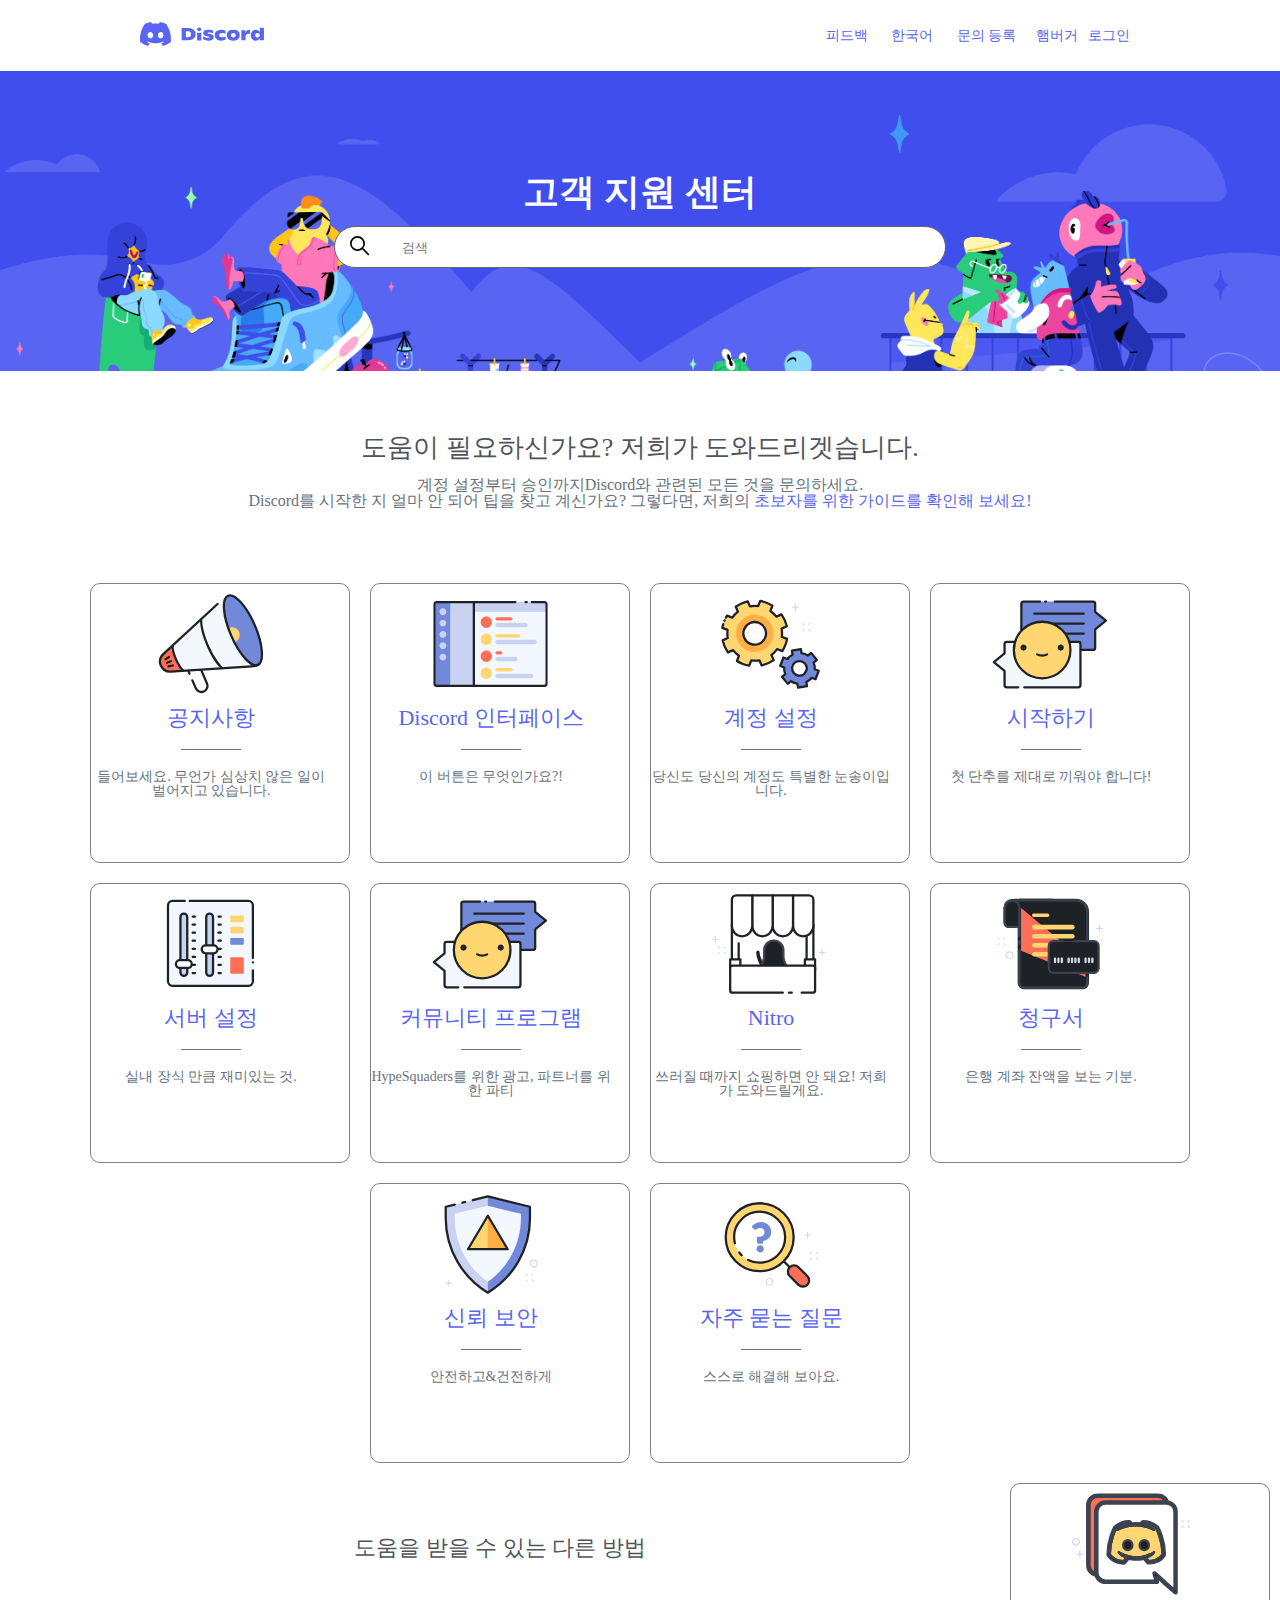
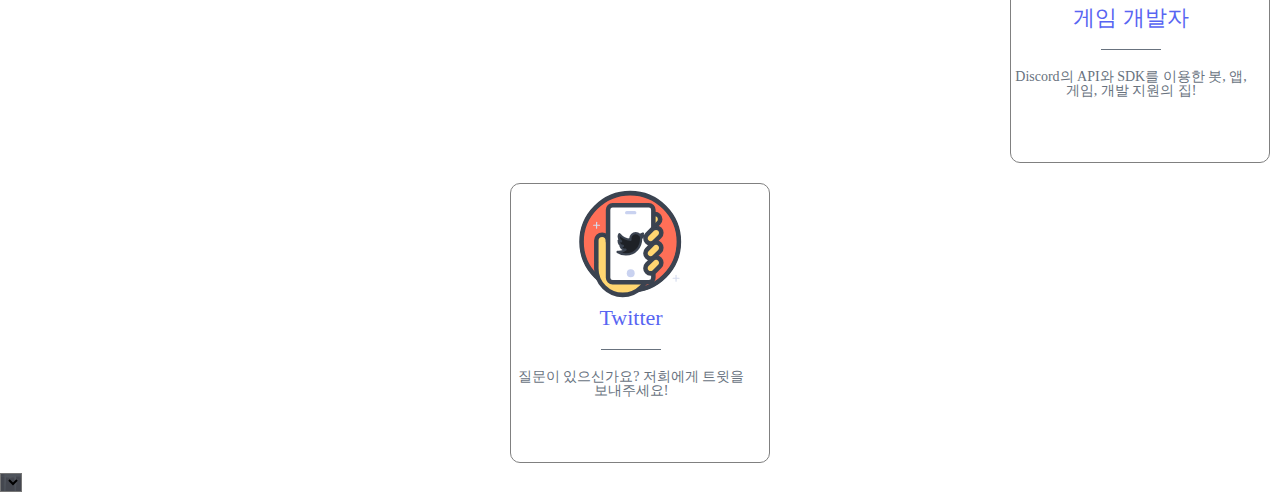
==== commit 6285f99d: "22.09.27수정" ====
--- a/discord-clone1-main/index.html
+++ b/discord-clone1-main/index.html
@@ -57,15 +57,17 @@
                 <svg xmlns="http://www.w3.org/2000/svg" width="12" height="12" focusable="false" viewBox="0 0 12 12" class="search-iconb" aria-hidden="true">
                     <circle cx="4.5" cy="4.5" r="4" fill="none" stroke="currentColor"></circle>
                     <path stroke="currentColor" stroke-linecap="round" d="M11 11L7.5 7.5"></path>
-                  </svg>
+                </svg>
             </figure>
             <input type="search" placeholder="검색">
         </div>
     </div>
 </section>
 
+<!-- 섹션 사이는 padding top으로 넣기 -->
 <section id="main-container">
     <div class="main-container">
+        <div class="help-container">
         <h2 class="main-headline">도움이 필요하신가요? 저희가 도와드리겟습니다.</h2>
         <p class="main-explane">계정 설정부터 승인까지Discord와 관련된 모든 것을 문의하세요. <br>
             Discord를 시작한 지 얼마 안 되어 팁을 찾고 계신가요? 그렇다면, 저희의   
@@ -77,29 +79,34 @@
 <section id="selecition-container">
 <!-- 가운데 정렬 맞추고 싶어서 개발자 도구로 찍고 margin 0 auto를 줬는데 돋보기가 가운데 정렬이 되고
 밑에 있는 컨텐츠는 가운데 정렬이 되지 않아요.  -->
+<!-- a태그 삽입 top bottom right left0해서 잡힐 수 있게 만들기 -->
+<!-- inline block 빼고 display flex felx wrap justify center맞춤 -->
     <div class="main-selection-area">
-        <div class="selection-area-content">
-        <figure class="img-area">
-            <svg xmlns="http://www.w3.org/2000/svg" width="212" height="212" viewBox="0 0 212 212">
-                <g fill="none" fill-rule="evenodd" transform="translate(16 20)">
-                  <path fill="#F3F8FF" d="M120.147,0.6666 L120.147,0.6666 C116.697,2.1486 113.525,4.2086 110.769,6.7606 L5.721,103.9406 C0.181,109.0646 -1.531,117.1226 1.447,124.0546 C4.425,130.9886 11.445,135.2946 18.977,134.8066 L161.781,125.5466 C165.529,125.3046 169.207,124.4226 172.657,122.9426"/>
-                  <path fill="#FF6F57" d="M21.5376,89.3072 L5.7196,103.9392 C0.1816,109.0652 -1.5304,117.1212 1.4476,124.0552 C4.4236,130.9892 11.4456,135.2952 18.9756,134.8072 L40.5256,133.4112 C38.4816,131.1272 33.0516,124.4352 27.9936,112.6552 C22.9436,100.8952 21.7976,92.3712 21.5376,89.3072"/>
-                  <path fill="#F3F8FF" d="M71.4186,43.1628 L21.5386,89.3068 C21.7986,92.3708 22.9426,100.8948 27.9946,112.6548 C33.0526,124.4368 38.4806,131.1268 40.5266,133.4108 L108.3786,129.0108 C104.1786,124.2708 93.7686,111.2128 84.0486,88.5828 C74.3466,65.9888 71.9906,49.4868 71.4186,43.1628"/>
-                  <path fill="#7289DA" d="M167.3638,52.8034 C181.8638,86.5674 184.2338,117.9694 172.6578,122.9414 C161.0798,127.9134 139.9418,104.5714 125.4418,70.8074 C110.9418,37.0414 108.5718,5.6394 120.1478,0.6674 C131.7238,-4.3046 152.8638,19.0374 167.3638,52.8034"/>
-                  <path fill="#FFD671" d="M121.855,57.6588 C128.703,54.7168 136.641,57.8848 139.581,64.7328 C142.523,71.5828 139.355,79.5188 132.507,82.4588"/>
-                  <path stroke="#1E2126" stroke-linecap="round" stroke-linejoin="round" stroke-width="4" d="M167.3638,52.8034 C181.8638,86.5674 184.2338,117.9694 172.6578,122.9414 C161.0798,127.9134 139.9418,104.5714 125.4418,70.8074 C110.9418,37.0414 108.5718,5.6394 120.1478,0.6674 C131.7238,-4.3046 152.8638,19.0374 167.3638,52.8034 Z"/>
-                  <path stroke="#1E2126" stroke-linecap="round" stroke-linejoin="round" stroke-width="4" d="M101.565 15.274L5.721 103.94C.181 109.066-1.531 117.122 1.447 124.056 4.425 130.988 11.445 135.296 18.977 134.808L161.781 125.548C165.529 125.306 169.207 124.422 172.657 122.942M22.4614 123.9888C20.0034 124.5448 17.5414 125.0948 15.0614 125.6268M19.1372 116.4596L12.3092 119.2216M15.812 108.9284L9.56 112.8124M57.0992 150.2134L63.1232 164.2414C65.4672 169.6974 71.7892 172.2214 77.2472 169.8774 82.7032 167.5334 85.2272 161.2114 82.8832 155.7554L72.5912 131.7894"/>
-                  <path stroke="#1E2126" stroke-linecap="round" stroke-linejoin="round" stroke-width="4" d="M40.7642 132.8874C40.7642 132.8874 33.9842 126.6074 27.9942 112.6554 22.0022 98.7034 22.0742 89.4794 22.0742 89.4794M109.107 128.2818C109.107 128.2818 95.807 115.9578 84.049 88.5818 72.293 61.2058 72.437 43.1098 72.437 43.1098M52.0962 138.565L50.3182 134.425"/>
-                </g>
-              </svg>  
-        </figure>
-        <h2 class="selection-area-name">공지사항</h2> 
-        <!-- after넣었는데 줄바꿈 어떻게 하죠? 플렉스 빼주기
-        after에 블록넣어주기 마진 0오토, 마진 20px auto -->
-        <p class="selection-explane">들어보세요. 무언가 심상치 않은 일이 벌어지고 있습니다.</p>
-    </div>
-</div>
-<div class="main-selection-area">
+        <a href="#" class="click-area">
+            <div class="selection-area-content">
+                <figure class="img-area">
+                    <svg xmlns="http://www.w3.org/2000/svg" width="212" height="212" viewBox="0 0 212 212">
+                        <g fill="none" fill-rule="evenodd" transform="translate(16 20)">
+                            <path fill="#F3F8FF" d="M120.147,0.6666 L120.147,0.6666 C116.697,2.1486 113.525,4.2086 110.769,6.7606 L5.721,103.9406 C0.181,109.0646 -1.531,117.1226 1.447,124.0546 C4.425,130.9886 11.445,135.2946 18.977,134.8066 L161.781,125.5466 C165.529,125.3046 169.207,124.4226 172.657,122.9426"/>
+                            <path fill="#FF6F57" d="M21.5376,89.3072 L5.7196,103.9392 C0.1816,109.0652 -1.5304,117.1212 1.4476,124.0552 C4.4236,130.9892 11.4456,135.2952 18.9756,134.8072 L40.5256,133.4112 C38.4816,131.1272 33.0516,124.4352 27.9936,112.6552 C22.9436,100.8952 21.7976,92.3712 21.5376,89.3072"/>
+                            <path fill="#F3F8FF" d="M71.4186,43.1628 L21.5386,89.3068 C21.7986,92.3708 22.9426,100.8948 27.9946,112.6548 C33.0526,124.4368 38.4806,131.1268 40.5266,133.4108 L108.3786,129.0108 C104.1786,124.2708 93.7686,111.2128 84.0486,88.5828 C74.3466,65.9888 71.9906,49.4868 71.4186,43.1628"/>
+                            <path fill="#7289DA" d="M167.3638,52.8034 C181.8638,86.5674 184.2338,117.9694 172.6578,122.9414 C161.0798,127.9134 139.9418,104.5714 125.4418,70.8074 C110.9418,37.0414 108.5718,5.6394 120.1478,0.6674 C131.7238,-4.3046 152.8638,19.0374 167.3638,52.8034"/>
+                            <path fill="#FFD671" d="M121.855,57.6588 C128.703,54.7168 136.641,57.8848 139.581,64.7328 C142.523,71.5828 139.355,79.5188 132.507,82.4588"/>
+                            <path stroke="#1E2126" stroke-linecap="round" stroke-linejoin="round" stroke-width="4" d="M167.3638,52.8034 C181.8638,86.5674 184.2338,117.9694 172.6578,122.9414 C161.0798,127.9134 139.9418,104.5714 125.4418,70.8074 C110.9418,37.0414 108.5718,5.6394 120.1478,0.6674 C131.7238,-4.3046 152.8638,19.0374 167.3638,52.8034 Z"/>
+                            <path stroke="#1E2126" stroke-linecap="round" stroke-linejoin="round" stroke-width="4" d="M101.565 15.274L5.721 103.94C.181 109.066-1.531 117.122 1.447 124.056 4.425 130.988 11.445 135.296 18.977 134.808L161.781 125.548C165.529 125.306 169.207 124.422 172.657 122.942M22.4614 123.9888C20.0034 124.5448 17.5414 125.0948 15.0614 125.6268M19.1372 116.4596L12.3092 119.2216M15.812 108.9284L9.56 112.8124M57.0992 150.2134L63.1232 164.2414C65.4672 169.6974 71.7892 172.2214 77.2472 169.8774 82.7032 167.5334 85.2272 161.2114 82.8832 155.7554L72.5912 131.7894"/>
+                            <path stroke="#1E2126" stroke-linecap="round" stroke-linejoin="round" stroke-width="4" d="M40.7642 132.8874C40.7642 132.8874 33.9842 126.6074 27.9942 112.6554 22.0022 98.7034 22.0742 89.4794 22.0742 89.4794M109.107 128.2818C109.107 128.2818 95.807 115.9578 84.049 88.5818 72.293 61.2058 72.437 43.1098 72.437 43.1098M52.0962 138.565L50.3182 134.425"/>
+                        </g>
+                    </svg>  
+                </figure>
+                <h2 class="selection-area-name">공지사항</h2> 
+                <!-- after넣었는데 줄바꿈 어떻게 하죠? 플렉스 빼주기
+                    after에 블록넣어주기 마진 0오토, 마진 20px auto -->
+                    <p class="selection-explane">들어보세요. 무언가 심상치 않은 일이 벌어지고 있습니다.</p>
+                </div>
+            </a>
+</div>
+<div class="main-selection-area">
+    <a href="#" class="click-area">
     <div class="selection-area-content">
         <figure class="img-area">
             <svg xmlns="http://www.w3.org/2000/svg" xmlns:xlink="http://www.w3.org/1999/xlink" width="212" height="212" viewBox="0 0 212 212">
@@ -136,7 +143,10 @@
         <p class="selection-explane">이 버튼은 무엇인가요?!</p>
     </div>
 </div>
-<div class="main-selection-area">
+</a>
+
+<div class="main-selection-area">
+    <a href="#" class="click-area">
     <div class="selection-area-content">
         <figure class="img-area">
             <svg xmlns="http://www.w3.org/2000/svg" width="212" height="212" viewBox="0 0 212 212">
@@ -154,10 +164,14 @@
         <h2 class="selection-area-name">계정 설정</h2>
         <p class="selection-explane">당신도 당신의 계정도 특별한 눈송이입니다.</p>
     </div>
-</div>
-<div class="main-selection-area">
-    <div class="selection-area-content">
-        <figure class="img-area"><svg xmlns="http://www.w3.org/2000/svg" width="212" height="212" viewBox="0 0 212 212">
+    </a>
+</div>
+
+<div class="main-selection-area">
+    <a href="#" class="click-area">
+    <div class="selection-area-content">
+        <figure class="img-area">
+            <svg xmlns="http://www.w3.org/2000/svg" width="212" height="212" viewBox="0 0 212 212">
             <g fill="none" fill-rule="evenodd" transform="translate(5 30)">
               <path stroke="#D5DBED" stroke-linecap="round" stroke-linejoin="round" stroke-width="2" d="M94.9956 24.5806L93.0076 27.0546M104.9918 34.9164L103.0038 37.3904M115.4048 37.0766L113.2588 34.7066M84.7408 27.2642L82.5948 24.8942"/>
               <g transform="translate(0 .57)">
@@ -175,8 +189,11 @@
         <h2 class="selection-area-name">시작하기</h2>
         <p class="selection-explane">첫 단추를 제대로 끼워야 합니다!</p>
     </div>
-</div>
-<div class="main-selection-area">
+</a>
+</div>
+
+<div class="main-selection-area">
+    <a href="#" class="click-area">
     <div class="selection-area-content">
         <figure class="img-area"><svg xmlns="http://www.w3.org/2000/svg" width="212" height="212" viewBox="0 0 212 212">
             <g fill="none" fill-rule="evenodd" transform="translate(30 30)">
@@ -199,8 +216,11 @@
         <h2 class="selection-area-name">서버 설정</h2>
         <p class="selection-explane">실내 장식 만큼 재미있는 것.</p>
     </div>
-</div>
-<div class="main-selection-area">
+    </a>
+</div>
+
+<div class="main-selection-area">
+    <a href="#" class="click-area">
     <div class="selection-area-content">
         <figure class="img-area"><svg xmlns="http://www.w3.org/2000/svg" width="212" height="212" viewBox="0 0 212 212">
             <g fill="none" fill-rule="evenodd" transform="translate(5 30)">
@@ -219,10 +239,13 @@
           </svg>
           </figure>
         <h2 class="selection-area-name">커뮤니티 프로그램</h2>
-        <p class="selection-explane">HypeSquaders를 위한 광고, 파트노를 위한 파티</p>
-    </div>
-</div>
-<div class="main-selection-area">
+        <p class="selection-explane">HypeSquaders를 위한 광고, 파트너를 위한 파티</p>
+    </div>
+    </a>
+</div>
+
+<div class="main-selection-area">
+    <a href="#" class="click-area">
     <div class="selection-area-content">
         <figure class="img-area"><?xml version="1.0" encoding="utf-8"?>
             <!-- Generator: Adobe Illustrator 22.1.0, SVG Export Plug-In . SVG Version: 6.00 Build 0)  -->
@@ -394,8 +417,11 @@
         <h2 class="selection-area-name">청구서</h2>
         <p class="selection-explane">은행 계좌 잔액을 보는 기분.</p>
     </div>
-</div>
-<div class="main-selection-area">
+</a>
+</div>
+
+<div class="main-selection-area">
+    <a href="#" class="click-area">
     <div class="selection-area-content">
         <figure class="img-area">
             <svg xmlns="http://www.w3.org/2000/svg" width="212" height="212" viewBox="0 0 212 212">
@@ -415,8 +441,11 @@
         <h2 class="selection-area-name">신뢰 보안</h2>
         <p class="selection-explane">안전하고&amp;건전하게</p>
     </div>
-</div>
-<div class="main-selection-area">
+    </a>
+</div>
+
+<div class="main-selection-area">
+    <a href="#" class="click-area">
     <div class="selection-area-content">
         <figure class="img-area">
             <svg xmlns="http://www.w3.org/2000/svg" width="212" height="212" viewBox="0 0 212 212">
@@ -439,66 +468,70 @@
         <h2 class="selection-area-name">자주 묻는 질문</h2>
         <p class="selection-explane">스스로 해결해 보아요.</p>
     </div>
+    </a>
+</div>
+
 </div>
 
 <h3 class="help">도움을 받을 수 있는 다른 방법</h3>
 
-<div class="main-selection-area">
-    <div class="selection-area-content">
-        <figure class="img">
-            <?xml version="1.0" encoding="utf-8"?>
-<!-- Generator: Adobe Illustrator 22.1.0, SVG Export Plug-In . SVG Version: 6.00 Build 0)  -->
-<svg version="1.1" id="Layer_1" xmlns="http://www.w3.org/2000/svg" xmlns:xlink="http://www.w3.org/1999/xlink" x="0px" y="0px"
-	 viewBox="0 0 212 212" style="enable-background:new 0 0 212 212;" xml:space="preserve">
-<style type="text/css">
-	.st0{fill:#7289DA;}
-	.st1{fill:#1E2126;}
-	.st2{fill:#FFFFFF;}
-	.st3{fill:#C9D2F0;}
-	.st4{fill:#D5DBED;}
-</style>
-<g>
+    <div class="main-selection-area">
+        <a href="#" class="click-area">
+        <div class="selection-area-content">
+            <figure class="img-area">
+                <?xml version="1.0" encoding="utf-8"?>
+                <Generator: Adobe Illustrator 22.1.0, SVG Export Plug-In . SVG Version: 6.00 Build 0)>
+                <svg version="1.1" id="Layer_1" xmlns="http://www.w3.org/2000/svg" xmlns:xlink="http://www.w3.org/1999/xlink" x="0px" y="0px"
+                viewBox="0 0 212 212" style="enable-background:new 0 0 212 212;" xml:space="preserve">
+                <style type="text/css">
+                    .st0{fill:#7289DA;}
+                    .st1{fill:#1E2126;}
+                    .st2{fill:#FFFFFF;}
+                    .st3{fill:#C9D2F0;}
+                    .st4{fill:#D5DBED;}
+                </style>
+                <g>
+                    <g>
+                        <path class="st0" d="M153.7,160H47.1c-9,0-16.4-7.3-16.4-16.4V37.1c0-9,7.3-16.4,16.4-16.4h106.6c9,0,16.4,7.3,16.4,16.4v106.6
+                        C170,152.7,162.7,160,153.7,160z"/>
+                    </g>
+                    <g>
+                        <path class="st1" d="M153.7,162H47.1c-10.1,0-18.4-8.2-18.4-18.4V37.1c0-10.1,8.2-18.4,18.4-18.4h106.6c10.1,0,18.4,8.2,18.4,18.4
+                        v106.6C172,153.8,163.8,162,153.7,162z M47.1,22.7c-7.9,0-14.4,6.5-14.4,14.4v106.6c0,7.9,6.5,14.4,14.4,14.4h106.6
+                        c7.9,0,14.4-6.5,14.4-14.4V37.1c0-7.9-6.5-14.4-14.4-14.4H47.1z"/>
+                    </g>
+                    <g>
+                        <rect x="58.7" y="60.3" class="st2" width="110.1" height="85.1"/>
+                    </g>
 	<g>
-		<path class="st0" d="M153.7,160H47.1c-9,0-16.4-7.3-16.4-16.4V37.1c0-9,7.3-16.4,16.4-16.4h106.6c9,0,16.4,7.3,16.4,16.4v106.6
-			C170,152.7,162.7,160,153.7,160z"/>
-	</g>
-	<g>
-		<path class="st1" d="M153.7,162H47.1c-10.1,0-18.4-8.2-18.4-18.4V37.1c0-10.1,8.2-18.4,18.4-18.4h106.6c10.1,0,18.4,8.2,18.4,18.4
-			v106.6C172,153.8,163.8,162,153.7,162z M47.1,22.7c-7.9,0-14.4,6.5-14.4,14.4v106.6c0,7.9,6.5,14.4,14.4,14.4h106.6
-			c7.9,0,14.4-6.5,14.4-14.4V37.1c0-7.9-6.5-14.4-14.4-14.4H47.1z"/>
-	</g>
-	<g>
-		<rect x="58.7" y="60.3" class="st2" width="110.1" height="85.1"/>
-	</g>
-	<g>
-		<g>
-			<path class="st1" d="M129.4,99.2c-4.5,0-8.2,3.9-8.2,8.8c0,4.9,3.7,8.8,8.2,8.8c4.5,0,8.2-3.9,8.2-8.8
-				C137.6,103.2,134,99.2,129.4,99.2z"/>
-		</g>
-		<g>
-			<path class="st1" d="M100.3,99.2c-4.5,0-8.2,3.9-8.2,8.8c0,4.9,3.7,8.8,8.2,8.8c4.5,0,8.2-3.9,8.2-8.8
-				C108.5,103.2,104.8,99.2,100.3,99.2z"/>
-		</g>
-		<g>
-			<path class="st3" d="M168.4,32.7H61.1c-9,0-16.4,7.3-16.4,16.4v107.2c0,9,7.3,16.4,16.4,16.4h90.7l-4.2-14.7l10.2,9.4l9.6,8.9
-				l17.3,15v-35v-8V49C184.7,40,177.4,32.7,168.4,32.7z M137.5,136.3c0,0-2.9-3.4-5.2-6.4c10.5-2.9,14.5-9.4,14.5-9.4
-				c-3.3,2.1-6.4,3.6-9.2,4.7c-4,1.6-7.9,2.8-11.6,3.4c-7.7,1.4-14.7,1.1-20.7,0c-4.5-0.8-8.5-2.1-11.7-3.4
-				c-1.8-0.7-3.8-1.6-5.9-2.7c-0.3-0.1-0.5-0.3-0.7-0.4c-0.1-0.1-0.2-0.1-0.4-0.2c-1.4-0.8-2.2-1.4-2.2-1.4s3.8,6.3,14,9.3
-				c-2.4,3-5.3,6.6-5.3,6.6c-17.7-0.5-24.4-12.1-24.4-12.1C68.4,98.7,79.9,78,79.9,78c11.5-8.6,22.4-8.3,22.4-8.3l0.8,0.9
-				c-14.4,4.1-21,10.4-21,10.4s1.7-1,4.8-2.3c8.6-3.7,15.4-4.7,18.2-5c0.4-0.1,0.9-0.1,1.3-0.2c4.9-0.6,10.4-0.8,16.2-0.1
-				c7.6,0.9,15.8,3.1,24.1,7.6c0,0-6.3-6-19.9-10.1l1.1-1.3c0,0,10.9-0.3,22.4,8.3c0,0,11.5,20.7,11.5,46.2
-				C161.9,124.2,155.1,135.8,137.5,136.3z"/>
-		</g>
-		<g>
-			<path class="st1" d="M184.7,193.3c-0.5,0-0.9-0.2-1.3-0.5l-17.3-15l-14.6-13.5l2.2,7.8c0.2,0.6,0.1,1.3-0.3,1.8
-				c-0.4,0.5-1,0.8-1.6,0.8H61.1c-10.1,0-18.4-8.2-18.4-18.4V49.1c0-10.1,8.2-18.4,18.4-18.4h107.2c10.1,0,18.4,8.2,18.4,18.4v142.3
+        <g>
+            <path class="st1" d="M129.4,99.2c-4.5,0-8.2,3.9-8.2,8.8c0,4.9,3.7,8.8,8.2,8.8c4.5,0,8.2-3.9,8.2-8.8
+            C137.6,103.2,134,99.2,129.4,99.2z"/>
+		</g>
+		<g>
+            <path class="st1" d="M100.3,99.2c-4.5,0-8.2,3.9-8.2,8.8c0,4.9,3.7,8.8,8.2,8.8c4.5,0,8.2-3.9,8.2-8.8
+            C108.5,103.2,104.8,99.2,100.3,99.2z"/>
+		</g>
+		<g>
+            <path class="st3" d="M168.4,32.7H61.1c-9,0-16.4,7.3-16.4,16.4v107.2c0,9,7.3,16.4,16.4,16.4h90.7l-4.2-14.7l10.2,9.4l9.6,8.9
+            l17.3,15v-35v-8V49C184.7,40,177.4,32.7,168.4,32.7z M137.5,136.3c0,0-2.9-3.4-5.2-6.4c10.5-2.9,14.5-9.4,14.5-9.4
+            c-3.3,2.1-6.4,3.6-9.2,4.7c-4,1.6-7.9,2.8-11.6,3.4c-7.7,1.4-14.7,1.1-20.7,0c-4.5-0.8-8.5-2.1-11.7-3.4
+            c-1.8-0.7-3.8-1.6-5.9-2.7c-0.3-0.1-0.5-0.3-0.7-0.4c-0.1-0.1-0.2-0.1-0.4-0.2c-1.4-0.8-2.2-1.4-2.2-1.4s3.8,6.3,14,9.3
+            c-2.4,3-5.3,6.6-5.3,6.6c-17.7-0.5-24.4-12.1-24.4-12.1C68.4,98.7,79.9,78,79.9,78c11.5-8.6,22.4-8.3,22.4-8.3l0.8,0.9
+            c-14.4,4.1-21,10.4-21,10.4s1.7-1,4.8-2.3c8.6-3.7,15.4-4.7,18.2-5c0.4-0.1,0.9-0.1,1.3-0.2c4.9-0.6,10.4-0.8,16.2-0.1
+            c7.6,0.9,15.8,3.1,24.1,7.6c0,0-6.3-6-19.9-10.1l1.1-1.3c0,0,10.9-0.3,22.4,8.3c0,0,11.5,20.7,11.5,46.2
+            C161.9,124.2,155.1,135.8,137.5,136.3z"/>
+		</g>
+		<g>
+            <path class="st1" d="M184.7,193.3c-0.5,0-0.9-0.2-1.3-0.5l-17.3-15l-14.6-13.5l2.2,7.8c0.2,0.6,0.1,1.3-0.3,1.8
+            c-0.4,0.5-1,0.8-1.6,0.8H61.1c-10.1,0-18.4-8.2-18.4-18.4V49.1c0-10.1,8.2-18.4,18.4-18.4h107.2c10.1,0,18.4,8.2,18.4,18.4v142.3
 				c0,0.8-0.5,1.5-1.2,1.8C185.3,193.3,185,193.3,184.7,193.3z M147.6,156c0.5,0,1,0.2,1.4,0.5l19.9,18.3l13.9,12.1V49
 				c0-7.9-6.4-14.4-14.4-14.4H61.1c-7.9,0-14.4,6.5-14.4,14.4v107.2c0,7.9,6.4,14.4,14.4,14.4h88.1l-3.5-12.1
 				c-0.2-0.9,0.1-1.8,0.9-2.3C146.9,156.1,147.2,156,147.6,156z"/>
-		</g>
-	</g>
-	<g>
-		<path class="st1" d="M128,69.6c1.2,0,11.5,0.2,22.3,8.3c0,0,11.5,20.7,11.5,46.2c0,0-6.8,11.6-24.4,12.1c0,0-2.9-3.4-5.2-6.4
+            </g>
+        </g>
+        <g>
+            <path class="st1" d="M128,69.6c1.2,0,11.5,0.2,22.3,8.3c0,0,11.5,20.7,11.5,46.2c0,0-6.8,11.6-24.4,12.1c0,0-2.9-3.4-5.2-6.4
 			c10.5-2.9,14.5-9.4,14.5-9.4c-3.3,2.1-6.4,3.6-9.2,4.7c-4,1.6-7.9,2.8-11.6,3.4c-3.5,0.7-6.9,0.9-10.2,0.9c-3.8,0-7.3-0.4-10.5-1
 			c-4.5-0.8-8.5-2.1-11.7-3.4c-1.8-0.7-3.8-1.6-5.9-2.7c-0.3-0.1-0.5-0.3-0.7-0.4c-0.1-0.1-0.2-0.1-0.4-0.2
 			c-1.4-0.8-2.2-1.4-2.2-1.4s3.8,6.3,14,9.3c-2.4,3-5.3,6.6-5.3,6.6c-17.7-0.5-24.4-12.1-24.4-12.1C68.4,98.7,79.9,78,79.9,78
@@ -513,54 +546,57 @@
 			C141.1,66.1,130.1,65.6,128,65.6L128,65.6z"/>
 	</g>
 	<g>
-		<g>
+        <g>
+            <g>
+                <path class="st4" d="M206.4,67.7c-0.2,0-0.4-0.1-0.6-0.2c-0.4-0.3-0.5-1-0.2-1.4l2-2.5c0.3-0.4,1-0.5,1.4-0.2
+                c0.4,0.3,0.5,1,0.2,1.4l-2,2.5C207,67.6,206.7,67.7,206.4,67.7z"/>
+			</g>
 			<g>
-				<path class="st4" d="M206.4,67.7c-0.2,0-0.4-0.1-0.6-0.2c-0.4-0.3-0.5-1-0.2-1.4l2-2.5c0.3-0.4,1-0.5,1.4-0.2
-					c0.4,0.3,0.5,1,0.2,1.4l-2,2.5C207,67.6,206.7,67.7,206.4,67.7z"/>
+                <path class="st4" d="M196.4,78.1c-0.2,0-0.4-0.1-0.6-0.2c-0.4-0.3-0.5-1-0.2-1.4l2-2.5c0.3-0.4,1-0.5,1.4-0.2
+                c0.4,0.3,0.5,1,0.2,1.4l-2,2.5C197,78,196.7,78.1,196.4,78.1z"/>
 			</g>
 			<g>
-				<path class="st4" d="M196.4,78.1c-0.2,0-0.4-0.1-0.6-0.2c-0.4-0.3-0.5-1-0.2-1.4l2-2.5c0.3-0.4,1-0.5,1.4-0.2
-					c0.4,0.3,0.5,1,0.2,1.4l-2,2.5C197,78,196.7,78.1,196.4,78.1z"/>
+                <path class="st4" d="M208.8,77.8c-0.3,0-0.5-0.1-0.7-0.3l-2.1-2.4c-0.4-0.4-0.3-1,0.1-1.4c0.4-0.4,1-0.3,1.4,0.1l2.1,2.4
+                c0.4,0.4,0.3,1-0.1,1.4C209.3,77.7,209.1,77.8,208.8,77.8z"/>
 			</g>
 			<g>
-				<path class="st4" d="M208.8,77.8c-0.3,0-0.5-0.1-0.7-0.3l-2.1-2.4c-0.4-0.4-0.3-1,0.1-1.4c0.4-0.4,1-0.3,1.4,0.1l2.1,2.4
-					c0.4,0.4,0.3,1-0.1,1.4C209.3,77.7,209.1,77.8,208.8,77.8z"/>
+                <path class="st4" d="M198.2,68c-0.3,0-0.5-0.1-0.7-0.3l-2.1-2.4c-0.4-0.4-0.3-1,0.1-1.4c0.4-0.4,1-0.3,1.4,0.1l2.1,2.4
+                c0.4,0.4,0.3,1-0.1,1.4C198.6,67.9,198.4,68,198.2,68z"/>
+			</g>
+		</g>
+		<g>
+            <g>
+                <path class="st4" d="M15.7,130.3c-0.6,0-1-0.4-1-1v-10.4c0-0.6,0.4-1,1-1s1,0.4,1,1v10.4C16.7,129.8,16.3,130.3,15.7,130.3z"/>
 			</g>
 			<g>
-				<path class="st4" d="M198.2,68c-0.3,0-0.5-0.1-0.7-0.3l-2.1-2.4c-0.4-0.4-0.3-1,0.1-1.4c0.4-0.4,1-0.3,1.4,0.1l2.1,2.4
-					c0.4,0.4,0.3,1-0.1,1.4C198.6,67.9,198.4,68,198.2,68z"/>
-			</g>
-		</g>
-		<g>
-			<g>
-				<path class="st4" d="M15.7,130.3c-0.6,0-1-0.4-1-1v-10.4c0-0.6,0.4-1,1-1s1,0.4,1,1v10.4C16.7,129.8,16.3,130.3,15.7,130.3z"/>
-			</g>
-			<g>
-				<path class="st4" d="M20.9,125.1H10.5c-0.6,0-1-0.4-1-1s0.4-1,1-1h10.4c0.6,0,1,0.4,1,1S21.5,125.1,20.9,125.1z"/>
+                <path class="st4" d="M20.9,125.1H10.5c-0.6,0-1-0.4-1-1s0.4-1,1-1h10.4c0.6,0,1,0.4,1,1S21.5,125.1,20.9,125.1z"/>
 			</g>
 		</g>
 	</g>
 	<g>
-		<path class="st4" d="M8.9,109.2c-3.9,0-7-3.1-7-7s3.1-7,7-7s7,3.1,7,7S12.8,109.2,8.9,109.2z M8.9,97.2c-2.8,0-5,2.2-5,5
-			s2.2,5,5,5s5-2.2,5-5S11.7,97.2,8.9,97.2z"/>
+        <path class="st4" d="M8.9,109.2c-3.9,0-7-3.1-7-7s3.1-7,7-7s7,3.1,7,7S12.8,109.2,8.9,109.2z M8.9,97.2c-2.8,0-5,2.2-5,5
+        s2.2,5,5,5s5-2.2,5-5S11.7,97.2,8.9,97.2z"/>
 	</g>
 </g>
 </svg>
 
-        </figure>
-        <h2 class="selection-area-name">게임 개발자</h2>
-        <p class="selection-explane">Discord의 API와 SDK를 이용한 봇, 앱, 게임, 개발 지원의 집!</p>
-    </div>
-</div>
-<div class="main-selection-area">
-    <div class="selection-area-content">
-        <figure class="img">
+</figure>
+<h2 class="selection-area-name">게임 개발자</h2>
+<p class="selection-explane">Discord의 API와 SDK를 이용한 봇, 앱, 게임, 개발 지원의 집!</p>
+</div>
+</a>
+</div>
+
+<div class="main-selection-area">
+    <a href="#" class="click-area">
+    <div class="selection-area-content">
+        <figure class="img-area">
             <?xml version="1.0" encoding="utf-8"?>
-<!-- Generator: Adobe Illustrator 22.1.0, SVG Export Plug-In . SVG Version: 6.00 Build 0)  -->
+            <Generator: Adobe Illustrator 22.1.0, SVG Export Plug-In . SVG Version: 6.00 Build 0) ></Generator:>
 <svg version="1.1" id="Layer_1" xmlns="http://www.w3.org/2000/svg" xmlns:xlink="http://www.w3.org/1999/xlink" x="0px" y="0px"
-	 viewBox="0 0 212 212" style="enable-background:new 0 0 212 212;" xml:space="preserve">
+viewBox="0 0 212 212" style="enable-background:new 0 0 212 212;" xml:space="preserve">
 <style type="text/css">
-	.st0{fill:#FF6F57;}
+    .st0{fill:#FF6F57;}
 	.st1{fill:#1E2126;}
 	.st2{fill:#FFD671;}
 	.st3{fill:#FFFFFF;}
@@ -568,161 +604,161 @@
 	.st5{fill:#D5DBED;}
 </style>
 <g>
-	<g>
-		<g>
-			<g>
-				<circle class="st0" cx="104.6" cy="102.1" r="86"/>
-			</g>
-		</g>
-		<g>
-			<g>
-				<path class="st1" d="M104.6,190.1c-48.5,0-88-39.5-88-88c0-48.5,39.5-88,88-88s88,39.5,88,88
-					C192.6,150.6,153.1,190.1,104.6,190.1z M104.6,18.1c-46.3,0-84,37.7-84,84s37.7,84,84,84s84-37.7,84-84S150.9,18.1,104.6,18.1z"
-					/>
-			</g>
-		</g>
-		<g>
-			<g>
-				<path class="st2" d="M91.4,93.6c-9.6,0-18.5,2.9-26,7.9V100c0-5.7-4.7-10.4-10.4-10.4l0,0c-5.7,0-10.4,4.7-10.4,10.4v37.2
-					c0,0.2,0.1,0.4,0.1,0.7c0,0.8-0.1,1.6-0.1,2.5v8.9c0,25.7,21,46.7,46.7,46.7s46.7-21,46.7-46.7v-8.9
-					C138.2,114.6,117.1,93.6,91.4,93.6z"/>
-			</g>
-		</g>
-		<g>
-			<g>
+    <g>
+        <g>
+            <g>
+                <circle class="st0" cx="104.6" cy="102.1" r="86"/>
+			</g>
+		</g>
+		<g>
+            <g>
+                <path class="st1" d="M104.6,190.1c-48.5,0-88-39.5-88-88c0-48.5,39.5-88,88-88s88,39.5,88,88
+                C192.6,150.6,153.1,190.1,104.6,190.1z M104.6,18.1c-46.3,0-84,37.7-84,84s37.7,84,84,84s84-37.7,84-84S150.9,18.1,104.6,18.1z"
+                />
+			</g>
+		</g>
+		<g>
+            <g>
+                <path class="st2" d="M91.4,93.6c-9.6,0-18.5,2.9-26,7.9V100c0-5.7-4.7-10.4-10.4-10.4l0,0c-5.7,0-10.4,4.7-10.4,10.4v37.2
+                c0,0.2,0.1,0.4,0.1,0.7c0,0.8-0.1,1.6-0.1,2.5v8.9c0,25.7,21,46.7,46.7,46.7s46.7-21,46.7-46.7v-8.9
+                C138.2,114.6,117.1,93.6,91.4,93.6z"/>
+			</g>
+		</g>
+		<g>
+            <g>
 				<path class="st1" d="M91.4,197.9c-26.9,0-48.7-21.9-48.7-48.7v-8.9c0-0.8,0-1.6,0.1-2.4c0-0.3-0.1-0.5-0.1-0.7V100
-					c0-6.8,5.6-12.4,12.4-12.4c6.2,0,11.3,4.5,12.2,10.4c7.3-4.2,15.6-6.4,24.1-6.4c26.9,0,48.7,21.9,48.7,48.7v8.9
-					C140.2,176.1,118.3,197.9,91.4,197.9z M55.1,91.6c-4.6,0-8.4,3.8-8.4,8.4v37.2c0,0.2,0.1,0.4,0.1,0.5c0,0.1,0,0.2,0,0.2
-					c0,0.8-0.1,1.6-0.1,2.4v8.9c0,24.7,20.1,44.7,44.7,44.7c24.7,0,44.7-20.1,44.7-44.7v-8.9c0-24.7-20.1-44.7-44.7-44.7
-					c-8.9,0-17.5,2.6-24.9,7.6c-0.6,0.4-1.4,0.5-2.1,0.1c-0.7-0.3-1.1-1-1.1-1.8V100C63.5,95.4,59.7,91.6,55.1,91.6z"/>
-			</g>
-		</g>
-		<g>
-			<g>
-				<path class="st2" d="M154.8,68.8l-9.6,9.6c-3.6,3.6-9.5,3.6-13.1,0l0,0c-3.6-3.6-3.6-9.5,0-13.1l9.6-9.6c3.6-3.6,9.5-3.6,13.1,0
-					l0,0C158.4,59.3,158.4,65.2,154.8,68.8z"/>
-			</g>
-		</g>
-		<g>
-			<g>
-				<path class="st1" d="M138.7,83c-2.9,0-5.8-1.1-7.9-3.3c-4.4-4.4-4.4-11.5,0-15.9l9.6-9.6c4.4-4.4,11.5-4.4,15.9,0
+                c0-6.8,5.6-12.4,12.4-12.4c6.2,0,11.3,4.5,12.2,10.4c7.3-4.2,15.6-6.4,24.1-6.4c26.9,0,48.7,21.9,48.7,48.7v8.9
+                C140.2,176.1,118.3,197.9,91.4,197.9z M55.1,91.6c-4.6,0-8.4,3.8-8.4,8.4v37.2c0,0.2,0.1,0.4,0.1,0.5c0,0.1,0,0.2,0,0.2
+                c0,0.8-0.1,1.6-0.1,2.4v8.9c0,24.7,20.1,44.7,44.7,44.7c24.7,0,44.7-20.1,44.7-44.7v-8.9c0-24.7-20.1-44.7-44.7-44.7
+                c-8.9,0-17.5,2.6-24.9,7.6c-0.6,0.4-1.4,0.5-2.1,0.1c-0.7-0.3-1.1-1-1.1-1.8V100C63.5,95.4,59.7,91.6,55.1,91.6z"/>
+			</g>
+		</g>
+		<g>
+            <g>
+                <path class="st2" d="M154.8,68.8l-9.6,9.6c-3.6,3.6-9.5,3.6-13.1,0l0,0c-3.6-3.6-3.6-9.5,0-13.1l9.6-9.6c3.6-3.6,9.5-3.6,13.1,0
+                l0,0C158.4,59.3,158.4,65.2,154.8,68.8z"/>
+			</g>
+		</g>
+		<g>
+            <g>
+                <path class="st1" d="M138.7,83c-2.9,0-5.8-1.1-7.9-3.3c-4.4-4.4-4.4-11.5,0-15.9l9.6-9.6c4.4-4.4,11.5-4.4,15.9,0
 					c4.4,4.4,4.4,11.5,0,15.9l-9.6,9.6C144.4,81.9,141.5,83,138.7,83z M148.2,55c-1.9,0-3.7,0.7-5.1,2.1l-9.6,9.6
 					c-2.8,2.8-2.8,7.4,0,10.2c2.8,2.8,7.4,2.8,10.2,0l9.6-9.6c2.8-2.8,2.8-7.4,0-10.2C151.9,55.7,150.1,55,148.2,55z"/>
-			</g>
-		</g>
-		<g>
-			<g>
-				<path class="st3" d="M137.5,173.6h-64c-4.4,0-8-3.6-8-8v-120c0-4.4,3.6-8,8-8h64c4.4,0,8,3.6,8,8v120
+                </g>
+            </g>
+            <g>
+                <g>
+                    <path class="st3" d="M137.5,173.6h-64c-4.4,0-8-3.6-8-8v-120c0-4.4,3.6-8,8-8h64c4.4,0,8,3.6,8,8v120
 					C145.5,170,141.9,173.6,137.5,173.6z"/>
-			</g>
-		</g>
-		<g>
-			<g>
-				<path class="st1" d="M137.5,175.6h-64c-5.5,0-10-4.5-10-10v-120c0-5.5,4.5-10,10-10h64c5.5,0,10,4.5,10,10v120
+                </g>
+            </g>
+            <g>
+                <g>
+                    <path class="st1" d="M137.5,175.6h-64c-5.5,0-10-4.5-10-10v-120c0-5.5,4.5-10,10-10h64c5.5,0,10,4.5,10,10v120
 					C147.5,171.1,143,175.6,137.5,175.6z M73.5,39.6c-3.3,0-6,2.7-6,6v120c0,3.3,2.7,6,6,6h64c3.3,0,6-2.7,6-6v-120c0-3.3-2.7-6-6-6
 					H73.5z"/>
-			</g>
-		</g>
-		<g>
-			<g>
-				<path class="st4" d="M112.5,53.6h-14c-1.7,0-3-1.3-3-3v0c0-1.7,1.3-3,3-3h14c1.7,0,3,1.3,3,3v0
+                </g>
+            </g>
+            <g>
+                <g>
+                    <path class="st4" d="M112.5,53.6h-14c-1.7,0-3-1.3-3-3v0c0-1.7,1.3-3,3-3h14c1.7,0,3,1.3,3,3v0
 					C115.5,52.2,114.1,53.6,112.5,53.6z"/>
-			</g>
-		</g>
-		<g>
-			<g>
-				<g>
-					<path class="st1" d="M96.9,124.3c17.4,0,26.9-14.4,26.9-26.9c0-0.4,0-0.8,0-1.2c1.8-1.3,3.4-3,4.7-4.9
+                </g>
+            </g>
+            <g>
+                <g>
+                    <g>
+                        <path class="st1" d="M96.9,124.3c17.4,0,26.9-14.4,26.9-26.9c0-0.4,0-0.8,0-1.2c1.8-1.3,3.4-3,4.7-4.9
 						c-1.7,0.8-3.5,1.3-5.4,1.5c1.9-1.2,3.4-3,4.1-5.2c-1.8,1.1-3.8,1.9-6,2.3c-1.7-1.8-4.2-3-6.9-3c-5.2,0-9.4,4.2-9.4,9.4
 						c0,0.7,0.1,1.5,0.2,2.2c-7.8-0.4-14.8-4.1-19.5-9.9c-0.8,1.4-1.3,3-1.3,4.7c0,3.3,1.7,6.2,4.2,7.9c-1.5,0-3-0.5-4.3-1.2
 						c0,0,0,0.1,0,0.1c0,4.6,3.3,8.4,7.6,9.3c-0.8,0.2-1.6,0.3-2.5,0.3c-0.6,0-1.2-0.1-1.8-0.2c1.2,3.7,4.7,6.5,8.8,6.6
 						c-3.2,2.5-7.3,4-11.7,4c-0.8,0-1.5,0-2.3-0.1C86.6,122.7,91.6,124.3,96.9,124.3"/>
-				</g>
-			</g>
-		</g>
-		<g>
-			<g>
-				<circle class="st4" cx="105.5" cy="157.6" r="7"/>
-			</g>
-		</g>
-		<g>
-			<g>
-				<path class="st2" d="M156.8,119.2l-9.6,9.6c-3.6,3.6-9.5,3.6-13.1,0l0,0c-3.6-3.6-3.6-9.5,0-13.1l9.6-9.6
-					c3.6-3.6,9.5-3.6,13.1,0l0,0C160.4,109.8,160.4,115.6,156.8,119.2z"/>
-			</g>
-		</g>
-		<g>
-			<g>
-				<path class="st1" d="M140.7,133.5c-2.9,0-5.8-1.1-7.9-3.3c-4.4-4.4-4.4-11.5,0-15.9l9.6-9.6c4.4-4.4,11.5-4.4,15.9,0
-					s4.4,11.5,0,15.9c0,0,0,0,0,0l-9.6,9.6C146.5,132.4,143.6,133.5,140.7,133.5z M150.3,105.5c-1.9,0-3.7,0.7-5.1,2.1l-9.6,9.6
-					c-2.8,2.8-2.8,7.4,0,10.2c2.8,2.8,7.4,2.8,10.2,0l9.6-9.6c2.8-2.8,2.8-7.4,0-10.2C154,106.2,152.1,105.5,150.3,105.5z
-					 M156.8,119.2L156.8,119.2L156.8,119.2z"/>
-			</g>
-		</g>
-		<g>
-			<g>
-				<path class="st2" d="M156.8,92.9l-9.6,9.6c-3.6,3.6-9.5,3.6-13.1,0l0,0c-3.6-3.6-3.6-9.5,0-13.1l9.6-9.6c3.6-3.6,9.5-3.6,13.1,0
-					l0,0C160.4,83.4,160.4,89.3,156.8,92.9z"/>
-			</g>
-		</g>
-		<g>
-			<g>
-				<path class="st2" d="M156.8,145.6l-9.6,9.6c-3.6,3.6-9.5,3.6-13.1,0l0,0c-3.6-3.6-3.6-9.5,0-13.1l9.6-9.6
+                    </g>
+                </g>
+            </g>
+		<g>
+            <g>
+                <circle class="st4" cx="105.5" cy="157.6" r="7"/>
+			</g>
+		</g>
+		<g>
+            <g>
+                <path class="st2" d="M156.8,119.2l-9.6,9.6c-3.6,3.6-9.5,3.6-13.1,0l0,0c-3.6-3.6-3.6-9.5,0-13.1l9.6-9.6
+                c3.6-3.6,9.5-3.6,13.1,0l0,0C160.4,109.8,160.4,115.6,156.8,119.2z"/>
+			</g>
+		</g>
+		<g>
+            <g>
+                <path class="st1" d="M140.7,133.5c-2.9,0-5.8-1.1-7.9-3.3c-4.4-4.4-4.4-11.5,0-15.9l9.6-9.6c4.4-4.4,11.5-4.4,15.9,0
+                s4.4,11.5,0,15.9c0,0,0,0,0,0l-9.6,9.6C146.5,132.4,143.6,133.5,140.7,133.5z M150.3,105.5c-1.9,0-3.7,0.7-5.1,2.1l-9.6,9.6
+                c-2.8,2.8-2.8,7.4,0,10.2c2.8,2.8,7.4,2.8,10.2,0l9.6-9.6c2.8-2.8,2.8-7.4,0-10.2C154,106.2,152.1,105.5,150.3,105.5z
+                M156.8,119.2L156.8,119.2L156.8,119.2z"/>
+			</g>
+		</g>
+		<g>
+            <g>
+                <path class="st2" d="M156.8,92.9l-9.6,9.6c-3.6,3.6-9.5,3.6-13.1,0l0,0c-3.6-3.6-3.6-9.5,0-13.1l9.6-9.6c3.6-3.6,9.5-3.6,13.1,0
+                l0,0C160.4,83.4,160.4,89.3,156.8,92.9z"/>
+			</g>
+		</g>
+		<g>
+            <g>
+                <path class="st2" d="M156.8,145.6l-9.6,9.6c-3.6,3.6-9.5,3.6-13.1,0l0,0c-3.6-3.6-3.6-9.5,0-13.1l9.6-9.6
 					c3.6-3.6,9.5-3.6,13.1,0l0,0C160.4,136.2,160.4,142.1,156.8,145.6z"/>
-			</g>
-		</g>
-		<g>
-			<g>
-				<path class="st1" d="M140.7,159.9c-2.9,0-5.8-1.1-7.9-3.3c-4.4-4.4-4.4-11.5,0-15.9l9.6-9.6c4.4-4.4,11.5-4.4,15.9,0
+                </g>
+            </g>
+            <g>
+                <g>
+                    <path class="st1" d="M140.7,159.9c-2.9,0-5.8-1.1-7.9-3.3c-4.4-4.4-4.4-11.5,0-15.9l9.6-9.6c4.4-4.4,11.5-4.4,15.9,0
 					c2.1,2.1,3.3,4.9,3.3,7.9s-1.2,5.8-3.3,7.9l0,0l-9.6,9.6C146.5,158.8,143.6,159.9,140.7,159.9z M150.3,131.9
 					c-1.9,0-3.7,0.7-5.1,2.1l-9.6,9.6c-2.8,2.8-2.8,7.4,0,10.2c2.8,2.8,7.4,2.8,10.2,0l9.6-9.6c2.8-2.8,2.8-7.4,0-10.2
 					C154,132.6,152.1,131.9,150.3,131.9z M156.8,145.6L156.8,145.6L156.8,145.6z"/>
-			</g>
-		</g>
-		<g>
-			<g>
-				<path class="st1" d="M140.7,107.2c-2.9,0-5.8-1.1-7.9-3.3c-4.4-4.4-4.4-11.5,0-15.9l9.6-9.6c4.4-4.4,11.5-4.4,15.9,0
+                </g>
+            </g>
+            <g>
+                <g>
+                    <path class="st1" d="M140.7,107.2c-2.9,0-5.8-1.1-7.9-3.3c-4.4-4.4-4.4-11.5,0-15.9l9.6-9.6c4.4-4.4,11.5-4.4,15.9,0
 					c2.1,2.1,3.3,4.9,3.3,7.9c0,3-1.2,5.8-3.3,7.9l-9.6,9.6C146.5,106.1,143.6,107.2,140.7,107.2z M150.3,79.1
 					c-1.9,0-3.7,0.7-5.1,2.1l-9.6,9.6c-2.8,2.8-2.8,7.4,0,10.2c2.8,2.8,7.4,2.8,10.2,0l9.6-9.6c2.8-2.8,2.8-7.4,0-10.2
 					C154,79.8,152.1,79.1,150.3,79.1z"/>
-			</g>
-		</g>
-	</g>
-	<g>
-		<g>
+                </g>
+            </g>
+        </g>
+        <g>
+            <g>
+                <g>
+				<path class="st5" d="M185.6,172.9c-0.6,0-1-0.4-1-1v-10.4c0-0.6,0.4-1,1-1s1,0.4,1,1v10.4C186.6,172.4,186.2,172.9,185.6,172.9z
+                "/>
+			</g>
 			<g>
-				<path class="st5" d="M185.6,172.9c-0.6,0-1-0.4-1-1v-10.4c0-0.6,0.4-1,1-1s1,0.4,1,1v10.4C186.6,172.4,186.2,172.9,185.6,172.9z
-					"/>
+                <path class="st5" d="M190.8,167.6h-10.4c-0.6,0-1-0.4-1-1s0.4-1,1-1h10.4c0.6,0,1,0.4,1,1S191.4,167.6,190.8,167.6z"/>
+			</g>
+		</g>
+		<g>
+            <g>
+                <path class="st5" d="M45.2,79.1c-0.6,0-1-0.4-1-1V67.7c0-0.6,0.4-1,1-1s1,0.4,1,1v10.4C46.2,78.6,45.8,79.1,45.2,79.1z"/>
 			</g>
 			<g>
-				<path class="st5" d="M190.8,167.6h-10.4c-0.6,0-1-0.4-1-1s0.4-1,1-1h10.4c0.6,0,1,0.4,1,1S191.4,167.6,190.8,167.6z"/>
-			</g>
-		</g>
-		<g>
-			<g>
-				<path class="st5" d="M45.2,79.1c-0.6,0-1-0.4-1-1V67.7c0-0.6,0.4-1,1-1s1,0.4,1,1v10.4C46.2,78.6,45.8,79.1,45.2,79.1z"/>
-			</g>
-			<g>
-				<path class="st5" d="M50.4,73.9H40c-0.6,0-1-0.4-1-1s0.4-1,1-1h10.4c0.6,0,1,0.4,1,1S51,73.9,50.4,73.9z"/>
+                <path class="st5" d="M50.4,73.9H40c-0.6,0-1-0.4-1-1s0.4-1,1-1h10.4c0.6,0,1,0.4,1,1S51,73.9,50.4,73.9z"/>
 			</g>
 		</g>
 	</g>
 </g>
 </svg>
 
-        </figure>
-        <h2 class="selection-area-name">Twitter</h2>
-        <p class="selection-explane">질문이 있으신가요? 저희에게 트윗을 보내주세요!</p>
-    </div>
+</figure>
+<h2 class="selection-area-name">Twitter</h2>
+<p class="selection-explane">질문이 있으신가요? 저희에게 트윗을 보내주세요!</p>
+</div>
 </div>
 </section>
 
 
 <footer>
-    <div id="footer-area">
+    <select id="footer-area">
         <div class="more">
             <button class="more-text">자세히</a>
-        </div>
+            </div>
         <figure class="footer-contents">
             <div class="app-browser">
                 <svg width="174" height="50" viewBox="0 0 174 50" xmlns="http://www.w3.org/2000/svg" xmlns:xlink="http://www.w3.org/1999/xlink"><title>Artboard 8</title><defs><path id="a" d="M0 0h50v50H0"/><path id="c" d="M0 0h50v50H0"/></defs><g fill="none" fill-rule="evenodd"><path d="M124 0h50v50h-50z"/><path d="M148.24 0C134.717 0 125 9.91 125 24.766 125 37.99 134.45 50 148.242 50c13.926 0 23.425-12.008 23.425-25.234C171.667 9.792 161.64 0 148.24 0zm-8.736 24.352c0-9.03 1.254-20.28 8.738-20.28s8.918 10.578 8.918 20.28c0 8.425-.736 20.946-8.918 20.946-8.068 0-8.742-12.598-8.738-20.946z" fill="#FFF"/><path d="M63 0h50v50H63z"/><path d="M88 15.625c5.177 0 9.375 4.198 9.375 9.375S93.177 34.375 88 34.375 78.625 30.177 78.625 25s4.198-9.375 9.375-9.375" fill="#FFF"/><g transform="translate(63)"><mask id="b" fill="#fff"><use xlink:href="#a"/></mask><path d="M25.105 13.95h22.55C43.558 5.682 35.026 0 25.162 0 17.178 0 10.065 3.725 5.47 9.528l8.604 14.69c.426-5.724 5.198-10.24 11.033-10.268" fill="#FFF" mask="url(#b)"/></g><path d="M111.22 15.625H94.095c3.03 1.98 5.034 5.414 5.034 9.32 0 1.92-.484 3.726-1.337 5.302l.006.004-11.362 19.694c.546.036 1.097.056 1.653.056C101.85 50 113 38.782 113 24.945c0-3.294-.633-6.44-1.78-9.32" fill="#FFF"/><g transform="translate(63)"><mask id="d" fill="#fff"><use xlink:href="#c"/></mask><path d="M25.37 36.198c-4.865 0-9.01-3.077-10.575-7.384l-10.5-17.876C1.583 14.958 0 19.796 0 25.003 0 37.718 9.436 48.235 21.716 50l8.753-15.016c-1.532.776-3.265 1.214-5.1 1.214" fill="#FFF" mask="url(#d)"/></g><g><path d="M0 0h50v50H0z"/><path d="M47.054 24.885c-.002.033-.006.064-.01.097v.002l-.006.068c0 .015-.003.027-.004.04-.047.424-.103.84-.17 1.252v.002c-.085.068-.173.134-.265.2-.094.07-.184.132-.266.193.06-.377.112-.75.152-1.114l-.045.006c.246-.526.485-1.152.67-1.876.012-.05.025-.102.04-.15-.02.43-.052.86-.096 1.28M43.858 6.243c.028.022.057.047.085.075-.033-.03-.06-.056-.085-.076M43.68 35.75l-.164.256c.096-.172.198-.36.306-.565-.05.112-.095.214-.14.31m-.576.953c.128-.236.262-.46.4-.68-.153.276-.29.504-.4.68m-.12.214c0-.002.003-.002.003-.004l.027-.014-.03.017m-10.327 3.26l-.08.038h-.004c.03-.01.056-.024.084-.038.636-.292 1.25-.643 1.822-1.062-.524.392-1.13.76-1.822 1.062m-3.394 4.193c.016-.085.043-.173.08-.265.694-.13.98-.247 1.017-.26-.043.028-.42.274-1.097.525M15.99 23.91c.04.063.086.128.136.193-.05-.065-.097-.128-.137-.192M10.774 8.926c-.152-.054-.305-.1-.458-.14.7-.196 1.268-.248 1.565-.213 0 .002-.364.03-1.107.353M8.67 8.542c.05-.02.1-.04.15-.058.04.033.078.063.112.088-.098-.013-.186-.022-.263-.03M4.177 6.405c0 .016-.016.016 0 0m-.127.24c-.007.043-.01-.042-.015-.13v-.002l.013-.05.008.155-.005.028m-.022-.248c.002-.008.005-.012.007-.017v.043c0 .005-.002.01-.004.014 0-.015 0-.028-.002-.04M1.284 18.464c-.01.024-.017.05-.022.075-.015.027-.032.054-.05.08l.033-.09c0-.003 0-.004.002-.005.04-.112.08-.22.122-.325-.033.087-.06.176-.086.265M22.86 15.54c.052-.033.137-.097.238-.184v-.002l.017-.01c.03-.025.072-.06.123-.105-.106.103-.214.195-.322.273-.024.017-.072.046-.14.088.038-.026.067-.046.084-.06m.8-.794v-.012l.003-.003c.014-.057.028-.12.042-.19h.002c.017-.087.034-.182.048-.28l.137-.14c.022-.025.043-.05.064-.072-.035.13-.05.224-.062.303l-.003.018c-.005.046-.01.087-.017.125-.073.115-.15.22-.23.317l.016-.064m.307-1.117c.006.016.008.06 0 .122-.002.03-.005.065-.013.105l-.01-.103c-.004-.098 0-.182.023-.125m.14.18c.007.002.016.002.024.002.007 0 .013-.002.02-.003-.008.016-.02.033-.035.052l-.034.044c.01-.033.018-.063.026-.097m23.41 16.694c-.002.01-.006.016-.01.023-.05.092-.1.185-.158.28.053-.1.105-.204.162-.314l.007.01c1.506-2.846 3.245-8.285 1.907-13.125l-.06-.21c-.025-.09-.054-.176-.082-.264 0 0 0-.002-.002-.003.002 0 0-.002 0-.002l-.018-.057-.02-.057c-.014-.045-.03-.09-.045-.134l-.006-.018v.005c-.03.094-.435 1.313-.965 3.1.29-2.683.087-5.48-.847-8.063-.442-1.23-.99-2.253-1.528-3.07l-.004-.006c-.69-1.13-1.45-1.99-2.05-2.408-.007-.004-.01-.01-.014-.01l.037.042c-.038-.03-.06-.05-.066-.055.005.034.056.315.143.788-1.24-1.973-3.097-2.978-3.38-3.124-.004 0-.01-.003-.013-.006l-.038-.025s.102.58.256 1.82c-1.96-1.565-4.325-2.845-7.14-3.62 4.604 3.03 6.317 5.61 7.394 7.904-1.232-1.26-3.33-2.564-4.76-2.677 2.103 1.57 5.618 6.188 5.324 13.185-.95-2.384-2.235-3.37-2.235-3.37 0 .02.002.04.005.06l-.034-.03c.276 2.527.367 4.34.346 5.707 0 .047 0 .095-.003.144-.002.11-.007.22-.01.327-.004.104-.008.203-.014.3-.005.12-.012.238-.02.355-.007.082-.012.163-.02.24-.006.103-.016.203-.028.304-.13 1.217-.364 1.986-.572 2.784-.258-1.107-.6-1.72-.6-1.72l-.008.074c-.007-.016-.014-.03-.02-.047 0 0-.086 2.182-1.502 5.3-.166.364-.333.69-.497.98-.027.047-.055.094-.084.14-.026.047-.053.092-.082.136l-.124.2c-.04.057-.075.113-.114.167-.035.053-.07.104-.107.153-.525.715-1.003 1.075-1.354 1.19-.122.04-.23.05-.317.035-.093-.01-.156-.04-.183-.058l-.017-.01c.03-.313.07-.625-.014-.837 0 0-.453.156-.75.566-.114.17-.27.327-.468.483.01-.023.324-.452.298-.44-.17.143-.37.313-.553.51-.694.723-1.33 1.53-1.657 1.304.297-.1.552-.482.61-.864-.27.198-.964.708-2.522.95-.638.098-3.343.594-6.955-1.22.523-.056 1.316-.24 1.91.114-.594-.65-2.053-.524-3.087-.85-.906-.283-2.082-1.558-2.762-2.195 2.418.592 4.965.293 6.704-.56.093-.048.186-.095.275-.143.166-.09.323-.188.472-.29 1.044-.722 2.513-1.762 3.333-1.845.1 0 .197.01.293.032.906.2 1.515-.708.807-1.53-.708-.82-2.436-1.912-4.773-1.33-1.8.452-3.315 1.883-5.836.89-.156-.055-.31-.126-.467-.21-.157-.086.523.098.353 0-.482-.185-1.36-.582-1.587-.738-.042-.03.37.07.326.042-.48-.285-.858-.557-1.154-.816-.038-.034-.075-.068-.11-.102-.05-.045-.097-.09-.14-.136-.04-.04-.077-.08-.114-.12l-.05-.058c-.018-.02-.034-.037-.05-.057-.856-1.04-.598-2-.45-2.52.132-.47.49-.888.724-1.055.03-.023.058-.04.084-.05.34.126.552.24.552.24s-.156-.24-.255-.37c.027-.013.042-.013.07-.027.283.1.92.327 1.232.497.44.212.58.44.58.44s.1-.072 0-.284c-.042-.1-.197-.37-.622-.624h.014c.227.084.467.198.722.354.085-.383.24-.78.142-1.474-.085-.495-.07-.61-.184-.793-.1-.156.028-.212.184-.085-.043-.127-.1-.24-.156-.368l.002-.007c-.04-.084-.1-.26-.23-.448-.024-.038-.052-.074-.084-.113l-.18-.262c-.073-.09-.148-.178-.216-.29l.008-.013.007-.01c.223.337.448.64.62.9.062.062.106.097.14.107.238-.332 1.05-.87 1.875-1.366.138-.082.275-.164.41-.242-.51.317-1.04.658-1.46.966l-.018.013c-.447.33-.77.617-.804.792.75-.906 3.71-2.28 4.377-2.988.085-.092.155-.172.212-.24-.004.016-.01.03-.014.04.382-.296.552-.58.722-.99.17-.425.37-1.417-.198-1.63-.442-.107-.833-.187-1.52-.185h-.037c-.592-.045-1.39-.064-2.466-.056-1.573.014-2.31-1.36-2.564-1.94l-.014.05-.015-.036C17.93 8.6 18.85 7.156 20.282 5.98c.085-.07-.34.043-.255-.028.1-.085.708-.383.82-.44.143-.084-.664-.297-1.344-.155-.66.135-.808.218-1.136.384h-.002c-.017.01-.034.02-.052.028.004-.005.007-.01.01-.012.154-.155.596-.37.486-.357-.752.17-1.644.665-2.395 1.19 0-.072 0-.128.014-.227-.355.184-1.22.85-1.43 1.345 0-.113 0-.17-.016-.283-.24.227-.48.496-.694.78 0 0 0 .005-.004.01 0 .002-.006.003-.01.003-.708-.174-1.38-.282-2.02-.33-.093-.007-.184-.013-.274-.017-.054 0-.108-.002-.16-.005-.125-.004-.248-.005-.367-.004-.082 0-.165.003-.244.005h-.016l-.22.01c-.067.003-.134.007-.2.012-.788.05-1.52.192-2.2.405-.536-.436-1.328-1.196-1.932-2.17-.01-.016-.02-.02-.027-.013-.007.003-.013.016-.017.03-.02.053-.03.14-.058.11h-.002c-.007.004-.014 0-.024-.015 0 0 0-.003-.003-.004.003-.003.006-.01.007-.015-.377-.682-.683-1.83-.725-2.643l-.014.01c-.01.004-.023.014-.04.027V3.6c0-.01-.003-.02-.003-.028 0 0-.623.354-1.02 1.63-.04.127-.075.223-.106.305-.005.054-.01.108-.01.142.032-.092.07-.188.117-.324.01-.038.022-.078.04-.125-.013.046-.028.088-.04.126-.006.02-.012.04-.016.06v.025c-.037.11-.07.19-.098.273-.003.01-.003-.006 0-.034-.007.01-.01.02-.014.033-.006.017-.003-.047.003-.126l-.045.126c-.008.027.005-.145.013-.264-.05.08-.12.178-.18.284.01-.03.023-.058.037-.085 0-.004 0-.005.003-.007.052-.082.103-.157.14-.22.004-.056.006-.093 0-.08-.07.157-.296.412-.367.695-.043.168-.105.28-.143.452-.003-.063-.006-.11-.012-.083v.003c-.002-.01-.007-.017-.014-.017h-.013l-.014.036c-.004-.033-.01-.052-.014-.037-.185.467-.34 1.005-.483 1.614-.14.675-.277 1.523-.303 2.544v.015c-.055.947-.018 1.653.034 1.79l.01-.01c.003-.002.004-.003.004-.005.03-.028.053-.055.074-.08 0 .02.003.04.006.06-.017.02-.034.04-.05.064-.013.013-.023 0-.033-.038-.608.834-.99 1.54-1.145 1.894C1.358 15.64.608 17.848 0 21.273l.035-.11c.003-.004.005-.01.006-.014l-.02.12s-.002 0-.002.002c0 .01-.004.023-.005.034 0 0 .014-.057.056-.156-.015.043-.015.1-.03.142 0 0 .058-.156.157-.44.01-.052.018-.104.03-.157.19-.497.51-1.252.96-2.07-.582 1.845-1.043 4.68-.763 8.9 0-.014.004-.036.007-.065 0-.004 0-.005.002-.007 0 .033.003.065.006.1 0-.022.005-.064.012-.128.002-.01.002-.018.002-.028v.015c0 .05 0 .09.014.14 0-.056.028-.297.085-.665-.002-.05-.005-.098-.006-.148v-.002c.07-.462.18-1.09.338-1.814.165 2.844.853 6.308 3.054 10.08 1.7 2.903 6.162 9.645 17.366 12.166-.048-.014-.097-.028-.143-.044.06.016.122.03.184.044-.51-.142-.95-.354-1.275-.552-.03-.01-.06-.016-.088-.025-.41-.246-.65-.46-.675-.484.03.008.285.09.7.206l.006.004c1.303.368 4.263 1.12 6.586 1.034l-.07-.014-.036-.01c-.01 0-.022-.004-.035-.006h-.005c-.237-.05-.42-.114-.565-.184-.4-.194-.495-.423-.495-.423s.12.007.337.012l.017.015c1.543.043 8.894.1 12.93-3.088 1.007-.75 1.66-1.63 1.87-2.422 0 0-.005.006-.02.013.003-.006.004-.01.004-.017-.01.008-.02.014-.04.02-.068.03-.192.09-.382.178.14-.067.28-.138.423-.213l-.004-.044-.007-.105h-.015l.07-.037c-.007.044-.016.088-.026.132l-.007.03.003.018.003.013s-.003.005-.013.01v.005c.467-.24.935-.524 1.416-.85.83-.562 1.78-1.28 2.67-2.14.16-.154.316-.313.47-.476l.023-.025c.014-.016.03-.03.044-.047.082-.088.164-.178.245-.27l.03-.036c.102-.116.204-.23.3-.35.417-.504.742-.997.997-1.458l.037-.067.035-.067.01-.017c.004-.007.008-.012.01-.02.538-.997.897-2.11.964-3.342-.02.287-.087.57-.194.846-.018.05-.038.098-.06.146.028-.08.053-.158.076-.236.27-.927.245-1.754-.095-2.322" fill="#FFF"/></g></g></svg>
@@ -742,6 +778,7 @@
 
         </figure>
         <figure class="footer-discord-logo"></figure>
+        
         <a href="#">다운로드</a>
         <a href="#">파트너</a>
         <a href="#">회사</a>
@@ -758,7 +795,7 @@
 <div class="i-can-help-you">
     <figure class="question"></figure>
     <a href="#" class="help">고객센터</a>
-</div>
+</selection>
 </footer>
 
 <!-- html사이트에 넣어서 돌려보기 "w3cv" -->
--- a/discord-clone1-main/css/discord.css
+++ b/discord-clone1-main/css/discord.css
@@ -78,7 +78,6 @@
    /* align items 와 justify-content의 차이점 */
    height: 300px;
     width: 100%;
-    margin-bottom: 64px;
 }
 
 .intro-text{
@@ -105,7 +104,9 @@
 }
 
 .search-icon{
-
+  position: relative;
+  left: 15px;
+  width: 20px;
 }
 
 input {
@@ -119,6 +120,7 @@
 }
 
 #main-container{
+   padding-top: 64px;
 }
 
 .main-headline{
@@ -126,7 +128,7 @@
     color: var(--color-black1);
     display: flex;
     justify-content: center;
-    margin-bottom: 16px;
+    padding-bottom: 16px;
 }
 
 .main-explane{
@@ -135,7 +137,7 @@
     align-items: center;
     justify-content: center;
     white-space: nowrap;
-    margin-bottom: 64px;
+    padding-bottom: 64px;
     text-align: center;
 }
 
@@ -144,28 +146,27 @@
     justify-items: center;
 }
 
-#selection-container{
-    width: 1000px;
-    display: flex;
-    margin: 0 auto;
+#selecition-container{
+    display: flex;
+    flex-wrap: wrap;
+    justify-content: center;
 }
 
 .main-selection-area {
     width: 260px;
     height: 280px;
-    /* background-color: #ccc; */
     box-sizing: border-box;
     border: 1px solid gray;
     border-radius: 10px;
-    /* box-shadow: 8.0px 16.0px 16.0px hsl(0deg, 0%, 0% / 0.25); */
-    display: inline-block;
     margin: 10px 10px;
+    
 }
 
 .selection-area-content{
     width: 240px;
     height: 260;
     box-sizing: border-box;
+    
 }
 
 .selection-area-name{
@@ -189,7 +190,7 @@
     color:var(--color-black2);
     display: flex;
     justify-content: center;
-    margin-bottom: 16px;
+    padding-bottom: 16px;
     text-align: center;
 }
 
@@ -206,4 +207,47 @@
 .img-area{
     width: 120px;
     margin: 0 auto;
-}+}
+
+.help {
+    display: block;
+    width: 1000px;
+    height: 50px;
+    text-align: center;
+    font-size: 22px;
+    color: var(--color-black1);
+    padding-top: 64px;
+}
+
+footer{
+   
+}
+
+#footer-area{
+    background-color: var(--color-black1);
+    background-image: url(../img/c9f23a6ae41ebc0d9c21b08c2158c112fd5847b2.png);
+    background-size: cover; 
+   background-position: center center;
+}
+
+.more{
+    text-align: center;
+    /* margin-top: 32px; */
+}
+
+
+.more-text{
+    width: 250px;
+    height: 42px;
+    margin-top: 32px;
+    margin-bottom: 32px;
+    border-radius: 20px;
+    border: none;
+    background-color: var(--color-green);
+    color: white;
+    font-weight: bold;
+    font-size: 20px;
+}
+
+
+
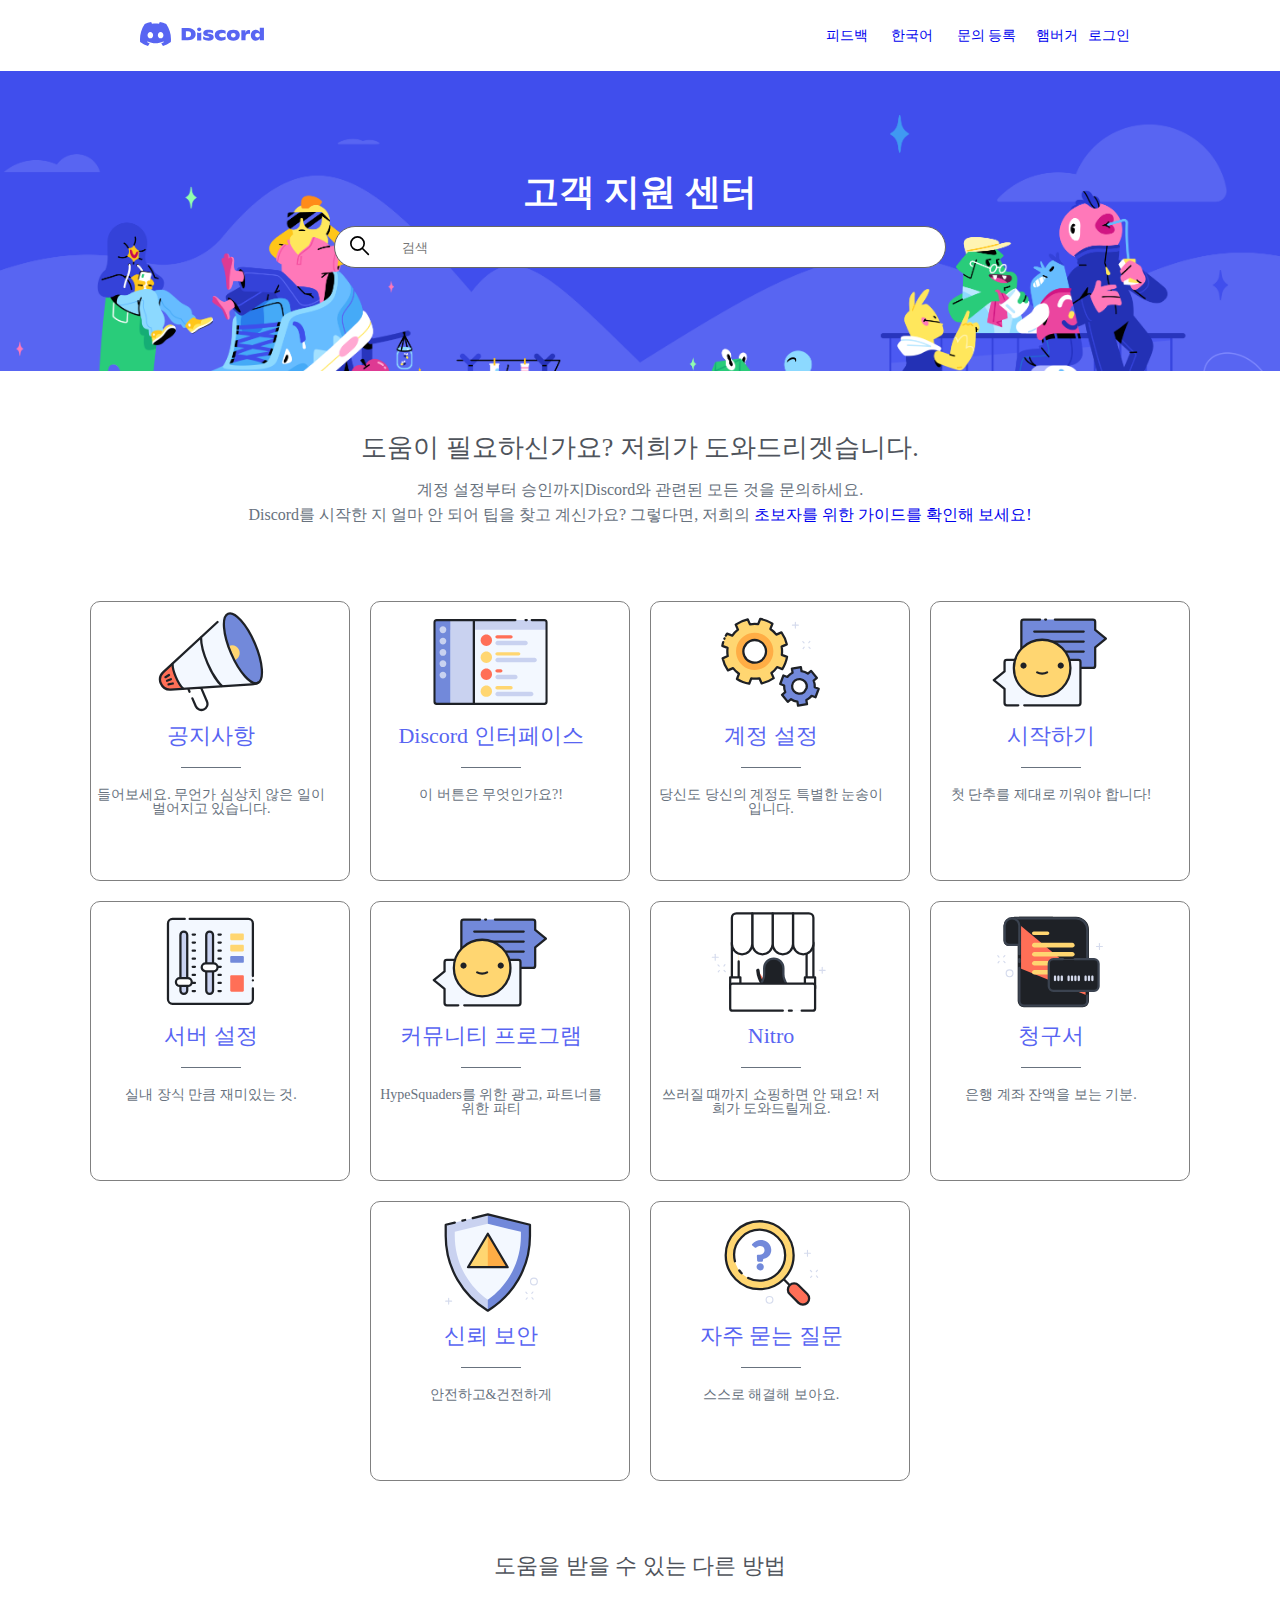
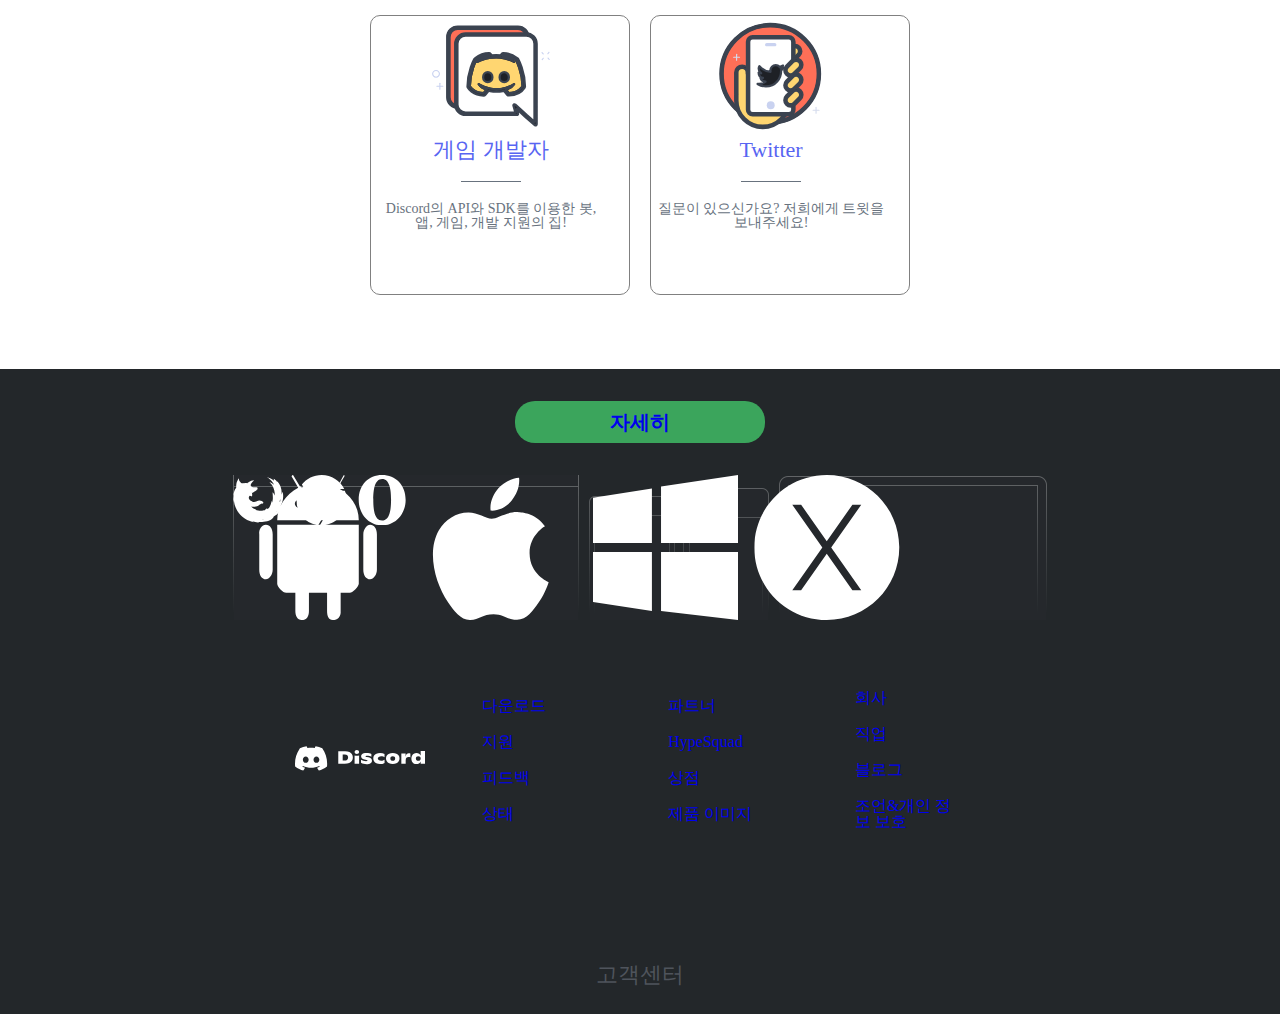
==== commit 7205a39d: "22.09.27저녁 수정사항" ====
--- a/discord-clone1-main/index.html
+++ b/discord-clone1-main/index.html
@@ -12,6 +12,7 @@
     <header>
         <div class="header-container">
             <h1>
+                <!-- a의 색을 따로 넣어야 하는데 따로 못넣겠어요,,, -->
                 <a href="#" class="unit-link">
                 <svg width="124" height="24" viewBox="0 0 124 24" fill="none" xmlns="http://www.w3.org/2000/svg">
                <g clip-path="url(#clip0)">
@@ -40,7 +41,7 @@
                     <a href="#" class="down-arrow">한국어</a>
                     <a href="#">문의 등록</a>
                 </div>
-                <!-- 햄버거 없어지지가 않음...  미디어 스크린 넣기-->
+                <!-- 햄버거 없어지지가 않음...  미디어 스크린  >>> 못하겠음...-->
                 <div class="mobile-view-header">
                     <a href="#">햄버거</a> 
                 </div>     
@@ -64,7 +65,6 @@
     </div>
 </section>
 
-<!-- 섹션 사이는 padding top으로 넣기 -->
 <section id="main-container">
     <div class="main-container">
         <div class="help-container">
@@ -77,10 +77,6 @@
         
 
 <section id="selecition-container">
-<!-- 가운데 정렬 맞추고 싶어서 개발자 도구로 찍고 margin 0 auto를 줬는데 돋보기가 가운데 정렬이 되고
-밑에 있는 컨텐츠는 가운데 정렬이 되지 않아요.  -->
-<!-- a태그 삽입 top bottom right left0해서 잡힐 수 있게 만들기 -->
-<!-- inline block 빼고 display flex felx wrap justify center맞춤 -->
     <div class="main-selection-area">
         <a href="#" class="click-area">
             <div class="selection-area-content">
@@ -99,8 +95,7 @@
                     </svg>  
                 </figure>
                 <h2 class="selection-area-name">공지사항</h2> 
-                <!-- after넣었는데 줄바꿈 어떻게 하죠? 플렉스 빼주기
-                    after에 블록넣어주기 마진 0오토, 마진 20px auto -->
+
                     <p class="selection-explane">들어보세요. 무언가 심상치 않은 일이 벌어지고 있습니다.</p>
                 </div>
             </a>
@@ -248,7 +243,6 @@
     <a href="#" class="click-area">
     <div class="selection-area-content">
         <figure class="img-area"><?xml version="1.0" encoding="utf-8"?>
-            <!-- Generator: Adobe Illustrator 22.1.0, SVG Export Plug-In . SVG Version: 6.00 Build 0)  -->
             <svg version="1.1" id="Layer_1" xmlns="http://www.w3.org/2000/svg" xmlns:xlink="http://www.w3.org/1999/xlink" x="0px" y="0px"
                  viewBox="0 0 212 212" style="enable-background:new 0 0 212 212;" xml:space="preserve">
             <style type="text/css">
@@ -753,11 +747,13 @@
 </div>
 </section>
 
-
+<!-- 풋터에 있는 그림들은 수동조절인가요..? 조절하는 방법 -->
 <footer>
-    <select id="footer-area">
+    <section id="footer-area">
         <div class="more">
-            <button class="more-text">자세히</a>
+            <a href="#" class="more-view">
+            <button class="more-text">자세히
+            </a>
             </div>
         <figure class="footer-contents">
             <div class="app-browser">
@@ -765,37 +761,61 @@
             </div>
 
             <div class="app-android">
+                <svg width="41" height="50" viewBox="0 0 41 50" xmlns="http://www.w3.org/2000/svg" xmlns:xlink="http://www.w3.org/1999/xlink"><title>icon-android</title><defs><path id="a" d="M0 .43h41.425V50H0"/><path id="c" d="M0 0h40.625v50H0V0z"/></defs><g fill="none" fill-rule="evenodd"><path d="M-4.813 0h50v50h-50z"/><path d="M27.314 8.45c.87 0 1.45.576 1.45 1.435 0 .862-.58 1.436-1.45 1.436s-1.448-.573-1.448-1.435c0-.86.577-1.434 1.448-1.434zm-13.338 0c.87 0 1.452.576 1.452 1.435 0 .862-.58 1.436-1.452 1.436-.87 0-1.448-.86-1.448-1.435 0-.572.577-1.434 1.448-1.434zM11.366.416l2.32 4.02c-4.35 2.295-7.248 6.6-7.248 11.19h28.125c0-4.878-2.9-8.895-7.25-11.19l2.32-4.02V.128h-.29l-2.32 4.307c-2.318-.862-4.347-1.15-6.376-1.15-2.323 0-4.352.575-6.09 1.15L11.947.128s0-.288-.29 0l-.29.287z" fill="#FFF"/><g transform="translate(.188)"><mask id="b" fill="#fff"><use xlink:href="#a"/></mask><path d="M4.687 20.498V32.63c0 1.654-1.166 3.307-2.33 3.307C.963 35.938.03 34.56.03 32.632V20.5c-.234-1.657.932-3.31 2.328-3.31 1.397 0 2.33 1.377 2.33 3.31z" fill="#FFF" mask="url(#b)"/></g><path d="M38.47 17.188c1.404 0 2.343 1.377 2.343 3.31V32.63c0 1.654-1.174 3.307-2.344 3.307-1.406 0-2.345-1.377-2.345-3.306V20.5c0-1.657 1.173-3.31 2.344-3.31" fill="#FFF"/><g transform="translate(.188)"><mask id="d" fill="#fff"><use xlink:href="#c"/></mask><path d="M6.25 17.188v20.3c0 1.11 1.967 3.137 3.125 3.137H12.5v6.25c0 1.67.708 3.125 2.16 3.125 1.738 0 2.527-1.18 2.527-3.125v-6.25h6.25v6.25c0 1.67.5 3.125 1.95 3.125 1.74 0 2.9-1.18 2.738-3.125v-6.25h3.125c1.16 0 3.125-2.303 3.125-3.138v-20.3H6.25z" fill="#FFF" mask="url(#d)"/></g></g></svg>
             </div>
             <div class="app-apple">
-
-
+                <svg width="40" height="48" viewBox="0 0 40 48" xmlns="http://www.w3.org/2000/svg"><title>icon-ios</title><g fill="none" fill-rule="evenodd"><path d="M-4.063 0h50v50h-50z"/><path d="M32.938 25.94c-.056-5.957 4.862-8.816 5.082-8.963-2.764-4.044-7.067-4.594-8.603-4.66-3.667-.367-7.15 2.16-9.005 2.16-1.86 0-4.727-2.103-7.768-2.05-3.997.056-7.674 2.326-9.732 5.903-4.156 7.194-1.068 17.867 2.976 23.71 1.977 2.86 4.33 6.07 7.427 5.957 2.98-.12 4.108-1.93 7.71-1.93 3.604 0 4.616 1.93 7.77 1.866 3.205-.056 5.237-2.912 7.196-5.78 2.27-3.32 3.207-6.526 3.263-6.69-.065-.03-6.25-2.4-6.315-9.524M27.02 8.457c1.634-1.994 2.746-4.762 2.443-7.518-2.362.09-5.23 1.57-6.93 3.564-1.526 1.765-2.858 4.576-2.5 7.28 2.648.202 5.342-1.342 6.986-3.327" fill="#FFF"/></g></svg>
             </div>
-
             <div class="app-pc">
-
-
+                <svg width="50" height="50" viewBox="0 0 50 50" xmlns="http://www.w3.org/2000/svg"><title>icon-windows</title><g fill="none" fill-rule="evenodd"><path d="M0 0h50v50H0z"/><path d="M50 0L23.46 3.94v19.497H50V0zM0 7.812v15.626h20.313V4.688L0 7.81zM0 43.75l20.313 3.125V26.562H0V43.75zm23.46 3.125L50 50V26.562H23.46v20.313z" fill="#FFF"/></g></svg>
+            </div>    
+            <div class="app-pc-x">
+                <svg width="51" height="50" viewBox="0 0 51 50" xmlns="http://www.w3.org/2000/svg" xmlns:xlink="http://www.w3.org/1999/xlink"><title>icon-osx</title><defs><path id="a" d="M0 0h50v50H0V0z"/></defs><g transform="translate(.438)" fill="none" fill-rule="evenodd"><mask id="b" fill="#fff"><use xlink:href="#a"/></mask><path d="M36.89 39.735h-3.05L25 27.135l-8.842 12.6H13.11L23.475 25 13.11 10.264h3.048L25 22.866l8.84-12.602h3.05L26.524 25 36.89 39.735zM25 0C11.18 0 0 11.18 0 25s11.18 25 25 25 25-11.18 25-25c.1-13.82-11.18-25-25-25z" fill="#FFF" mask="url(#b)"/></g></svg>
             </div>
 
         </figure>
-        <figure class="footer-discord-logo"></figure>
-        
-        <a href="#">다운로드</a>
-        <a href="#">파트너</a>
-        <a href="#">회사</a>
-        <a href="#">지원</a>
-        <a href="#">HypeSquad</a>
-        <a href="#">직업</a>
-        <a href="#">피드백</a>
-        <a href="#">상점</a>
-        <a href="#">블로그</a>
-        <a href="#">상태</a>
-        <a href="#">제품 이미지</a>
-        <a href="#">조언&amp;개인 정보 보호</a>
-    </div>
+       
+        <nav class="nav">
+        <figure class="footer-discord-logo">
+            <svg width="130" height="36" viewBox="0 0 130 36" fill="none" xmlns="http://www.w3.org/2000/svg">
+                <path d="M27.2596 7.28933C25.1635 6.33063 22.9373 5.63192 20.6137 5.24194C20.3212 5.74566 19.9962 6.42813 19.7687 6.96435C17.2972 6.60687 14.8436 6.60687 12.4062 6.96435C12.1787 6.42813 11.8375 5.74566 11.5612 5.24194C9.22136 5.63192 6.99521 6.33063 4.91369 7.28933C0.705146 13.4965 -0.432302 19.5575 0.13642 25.5372C2.93128 27.5683 5.62868 28.8033 8.27892 29.6157C8.92889 28.7383 9.51387 27.7958 10.0176 26.8046C9.05889 26.4471 8.14893 26.0084 7.27148 25.4884C7.49897 25.3259 7.72646 25.1472 7.9377 24.9685C13.2349 27.3896 18.9725 27.3896 24.2048 24.9685C24.4322 25.1472 24.6435 25.3259 24.871 25.4884C23.9935 26.0084 23.0836 26.4471 22.1249 26.8046C22.6286 27.7958 23.2136 28.7383 23.8635 29.6157C26.5122 28.8033 29.2257 27.5683 32.006 25.5372C32.7047 18.615 30.8994 12.6028 27.2596 7.28933ZM10.7488 21.8486C9.15636 21.8486 7.85643 20.4024 7.85643 18.6313C7.85643 16.8601 9.12386 15.4139 10.7488 15.4139C12.3575 15.4139 13.6736 16.8601 13.6411 18.6313C13.6411 20.4024 12.3575 21.8486 10.7488 21.8486ZM21.4262 21.8486C19.8337 21.8486 18.5322 20.4024 18.5322 18.6313C18.5322 16.8601 19.8012 15.4139 21.4262 15.4139C23.0348 15.4139 24.351 16.8601 24.3185 18.6313C24.3185 20.4024 23.0511 21.8486 21.4262 21.8486Z" fill="white"/>
+                <path d="M43.2666 10.3435H50.1741C51.8316 10.3435 53.2453 10.6035 54.3989 11.1235C55.5526 11.6435 56.4138 12.3584 56.9826 13.2846C57.5513 14.2108 57.8438 15.267 57.8438 16.4695C57.8438 17.6394 57.5513 18.6956 56.9501 19.6543C56.3489 20.5968 55.4389 21.3605 54.2202 21.913C53.0015 22.4654 51.4904 22.7417 49.6867 22.7417H43.2666V10.3435ZM49.6054 19.5893C50.7266 19.5893 51.5879 19.3131 52.1891 18.7444C52.7903 18.1919 53.099 17.4119 53.099 16.4532C53.099 15.5595 52.8228 14.8446 52.2866 14.3083C51.7503 13.7721 50.9379 13.4959 49.8492 13.4959H47.688V19.5893H49.6054Z" fill="white"/>
+                <path d="M68.6024 22.7262C67.6437 22.4825 66.7825 22.125 66.0188 21.6375V18.6964C66.6038 19.1514 67.3675 19.5089 68.3424 19.8014C69.3174 20.0939 70.2599 20.2401 71.1698 20.2401C71.5923 20.2401 71.9173 20.1914 72.1285 20.0776C72.3398 19.9639 72.4535 19.8339 72.4535 19.6714C72.4535 19.4927 72.3885 19.3464 72.2748 19.2327C72.161 19.1189 71.9335 19.0214 71.5923 18.9239L69.4636 18.4527C68.2449 18.1765 67.3837 17.7702 66.8637 17.2828C66.3438 16.7953 66.1 16.1291 66.1 15.3166C66.1 14.6341 66.3275 14.0329 66.7662 13.5292C67.2212 13.0255 67.855 12.6355 68.6837 12.3593C69.5124 12.083 70.4711 11.9368 71.5923 11.9368C72.5835 11.9368 73.4934 12.0343 74.3221 12.2618C75.1508 12.473 75.8333 12.7492 76.3695 13.0742V15.8528C75.8171 15.5279 75.1671 15.2679 74.4521 15.0729C73.7209 14.8779 72.9735 14.7804 72.2097 14.7804C71.1048 14.7804 70.5523 14.9754 70.5523 15.3491C70.5523 15.5279 70.6336 15.6578 70.8123 15.7553C70.9911 15.8528 71.2998 15.9341 71.7548 16.0316L73.5259 16.3566C74.6796 16.5516 75.5408 16.909 76.1095 17.4128C76.6783 17.9165 76.9545 18.6477 76.9545 19.6389C76.9545 20.7113 76.4833 21.5726 75.5408 22.19C74.5984 22.8237 73.2659 23.1325 71.5435 23.1325C70.5361 23.1 69.5611 22.97 68.6024 22.7262Z" fill="white"/>
+                <path d="M81.3434 22.353C80.336 21.8493 79.556 21.1831 79.0523 20.3381C78.5323 19.4931 78.2886 18.5344 78.2886 17.462C78.2886 16.4058 78.5485 15.4471 79.0848 14.6184C79.621 13.7734 80.401 13.1235 81.4247 12.636C82.4484 12.1648 83.6833 11.921 85.1133 11.921C86.8844 11.921 88.3468 12.2947 89.5168 13.0422V16.2758C89.1105 15.9996 88.6231 15.7558 88.0706 15.5933C87.5181 15.4146 86.9332 15.3333 86.3157 15.3333C85.2107 15.3333 84.3658 15.5283 83.7321 15.9346C83.1146 16.3408 82.8058 16.8608 82.8058 17.5107C82.8058 18.1445 83.0983 18.6644 83.7158 19.0707C84.317 19.4769 85.1945 19.6881 86.3319 19.6881C86.9169 19.6881 87.5019 19.6069 88.0706 19.4281C88.6393 19.2494 89.143 19.0544 89.5493 18.7944V21.9305C88.2493 22.7105 86.7381 23.1005 85.032 23.1005C83.5858 23.1005 82.3671 22.8405 81.3434 22.353Z" fill="white"/>
+                <path d="M94.1494 22.353C93.1257 21.8493 92.3458 21.1831 91.8095 20.3218C91.2733 19.4606 90.9971 18.5019 90.9971 17.4295C90.9971 16.3733 91.2733 15.4146 91.8095 14.5859C92.3458 13.7572 93.1257 13.1072 94.1332 12.636C95.1406 12.1648 96.3593 11.921 97.7583 11.921C99.1558 11.921 100.374 12.1485 101.382 12.636C102.389 13.1072 103.169 13.7572 103.706 14.5859C104.242 15.4146 104.502 16.357 104.502 17.4295C104.502 18.4857 104.242 19.4606 103.706 20.3218C103.169 21.1831 102.406 21.8655 101.382 22.353C100.358 22.8405 99.1558 23.1005 97.7583 23.1005C96.3755 23.1005 95.1731 22.8405 94.1494 22.353ZM99.5295 19.2169C99.952 18.7944 100.179 18.2095 100.179 17.5107C100.179 16.7958 99.9682 16.2433 99.5295 15.8208C99.0908 15.3983 98.5058 15.1871 97.7746 15.1871C97.0109 15.1871 96.4243 15.3983 95.9855 15.8208C95.5631 16.2433 95.3356 16.7958 95.3356 17.5107C95.3356 18.2257 95.5468 18.7944 95.9855 19.2169C96.4243 19.6556 97.0109 19.8669 97.7746 19.8669C98.5058 19.8506 99.107 19.6394 99.5295 19.2169Z" fill="white"/>
+                <path d="M115.372 12.5703V16.3889C114.917 16.0964 114.333 15.9502 113.618 15.9502C112.675 15.9502 111.944 16.2426 111.44 16.8114C110.936 17.3801 110.676 18.2738 110.676 19.4762V22.7261H106.338V12.3916H110.595V15.6902C110.823 14.4877 111.213 13.594 111.733 13.0253C112.253 12.4566 112.935 12.1478 113.764 12.1478C114.381 12.1478 114.917 12.2941 115.372 12.5703Z" fill="white"/>
+                <path d="M130 9.98655V22.7422H125.661V20.4185C125.288 21.296 124.735 21.9622 123.988 22.4172C123.239 22.8722 122.313 23.0997 121.208 23.0997C120.233 23.0997 119.371 22.8559 118.64 22.3847C117.909 21.9135 117.34 21.2472 116.95 20.4185C116.56 19.5736 116.365 18.6311 116.365 17.5912C116.349 16.5025 116.56 15.5275 116.999 14.6663C117.422 13.8051 118.039 13.1389 118.819 12.6514C119.599 12.1639 120.493 11.9202 121.5 11.9202C123.564 11.9202 124.947 12.8139 125.661 14.6176V9.98655H130ZM125.012 19.1348C125.45 18.7124 125.678 18.1436 125.678 17.4612C125.678 16.795 125.467 16.2587 125.028 15.8525C124.589 15.4463 124.004 15.235 123.271 15.235C122.54 15.235 121.955 15.4463 121.516 15.8688C121.078 16.2912 120.866 16.8275 120.866 17.5099C120.866 18.1924 121.078 18.7286 121.516 19.1511C121.955 19.5736 122.524 19.7848 123.255 19.7848C123.988 19.7848 124.573 19.5736 125.012 19.1348Z" fill="white"/>
+                <path d="M61.8427 13.0095C63.089 13.0095 64.1014 12.1001 64.1014 10.9784C64.1014 9.85653 63.089 8.94722 61.8427 8.94722C60.5948 8.94722 59.5841 9.85653 59.5841 10.9784C59.5841 12.1001 60.5948 13.0095 61.8427 13.0095Z" fill="white"/>
+                <path d="M64.1014 14.4058C62.7202 15.007 60.9978 15.0233 59.5841 14.4058V22.7417H64.1014V14.4058Z" fill="white"/>
+                </svg>    
+        </figure>
+       <!-- space between을 썼는데 본문처럼 되지 않아요 사용이 잘못된건까요? -->
+            <div class="nav-pack">
+                <a href="#" class="nav-text">다운로드</a>
+                <a href="#" class="nav-text">지원</a>
+                <a href="#" class="nav-text">피드백</a>
+                <a href="#" class="nav-text">상태</a>
+            </div>
+            <div class="nav-pack">
+                <a href="#" class="nav-text">파트너</a>
+                <a href="#" class="nav-text">HypeSquad</a>
+                <a href="#" class="nav-text">상점</a>
+                <a href="#" class="nav-text">제품 이미지</a>
+            </div>
+            <div class="nav-pack">
+                <a href="#" class="nav-text">회사</a>
+                <a href="#" class="nav-text">직업</a>
+                <a href="#" class="nav-text">블로그</a>
+                <a href="#" class="nav-text">조언&amp;개인 정보 보호</a>
+            </div>
+            
+            </nav>
+    </div>
+</div>
 <div class="i-can-help-you">
     <figure class="question"></figure>
     <a href="#" class="help">고객센터</a>
-</selection>
+</section>
 </footer>
 
 <!-- html사이트에 넣어서 돌려보기 "w3cv" -->
--- a/discord-clone1-main/css/discord.css
+++ b/discord-clone1-main/css/discord.css
@@ -10,7 +10,7 @@
 
 a {
     text-decoration: none;
-    color: var(--color-blue);
+    /* color: var(--color-blue); */
 }
 
 .unit-link{
@@ -56,6 +56,19 @@
     display: flex;
     align-items: center;
     justify-items: center;
+}
+
+@media (max-width:764px) {
+    .pc-view-header{
+         display: block;
+    }
+}
+
+@media (min-width:1024px) {
+    .mobile-view-header{
+        display: block;
+    }
+    
 }
 
 .pc-view-header>a {
@@ -123,6 +136,8 @@
    padding-top: 64px;
 }
 
+
+
 .main-headline{
     font-size: 26px;
     color: var(--color-black1);
@@ -139,6 +154,7 @@
     white-space: nowrap;
     padding-bottom: 64px;
     text-align: center;
+    line-height: 25px;
 }
 
 .main-explane{
@@ -150,6 +166,7 @@
     display: flex;
     flex-wrap: wrap;
     justify-content: center;
+    padding-bottom: 64px;
 }
 
 .main-selection-area {
@@ -162,6 +179,7 @@
     
 }
 
+
 .selection-area-content{
     width: 240px;
     height: 260;
@@ -192,13 +210,8 @@
     justify-content: center;
     padding-bottom: 16px;
     text-align: center;
-}
-
-@media screen and (max-width:1024px) {
-    display: block;
-    
-}
-
+    margin: 5px;
+}
 svg {
     width: 100%;
     height: 100%;
@@ -211,7 +224,7 @@
 
 .help {
     display: block;
-    width: 1000px;
+    width: 100%;
     height: 50px;
     text-align: center;
     font-size: 22px;
@@ -224,8 +237,7 @@
 }
 
 #footer-area{
-    background-color: var(--color-black1);
-    background-image: url(../img/c9f23a6ae41ebc0d9c21b08c2158c112fd5847b2.png);
+    background-color: #23272a;;
     background-size: cover; 
    background-position: center center;
 }
@@ -244,10 +256,62 @@
     border-radius: 20px;
     border: none;
     background-color: var(--color-green);
-    color: white;
     font-weight: bold;
     font-size: 20px;
 }
 
-
-
+.footer-contents {
+    background-image: url(../img/c9f23a6ae41ebc0d9c21b08c2158c112fd5847b2.png);
+    background-size: cover; 
+   background-position: center center;
+   width: 814px;
+   height: 145px;
+   margin: 0 auto;
+   display: flex;
+}
+
+.app-browser{
+    width: 175px;
+    position: absolute;
+}
+
+.app-apple{
+    width: 175px;
+}
+
+.app-android{
+    width: 170px;
+}
+
+.app-pc{
+    width: 175px;
+}
+
+.nav{
+    width: 690px;
+    height: 220px;
+    display: flex;
+    justify-content: space-between;
+    margin: 0 auto;
+    align-items: center;
+    padding: 30px 50px;
+}
+
+.footer-discord-logo{
+    width: 130px;
+}
+
+.nav-pack {
+    display: flex;
+    flex-direction: column;
+    margin: 20px;
+    width: 120px;
+}
+
+.nav-text{
+    padding: 10px;
+}
+
+
+
+
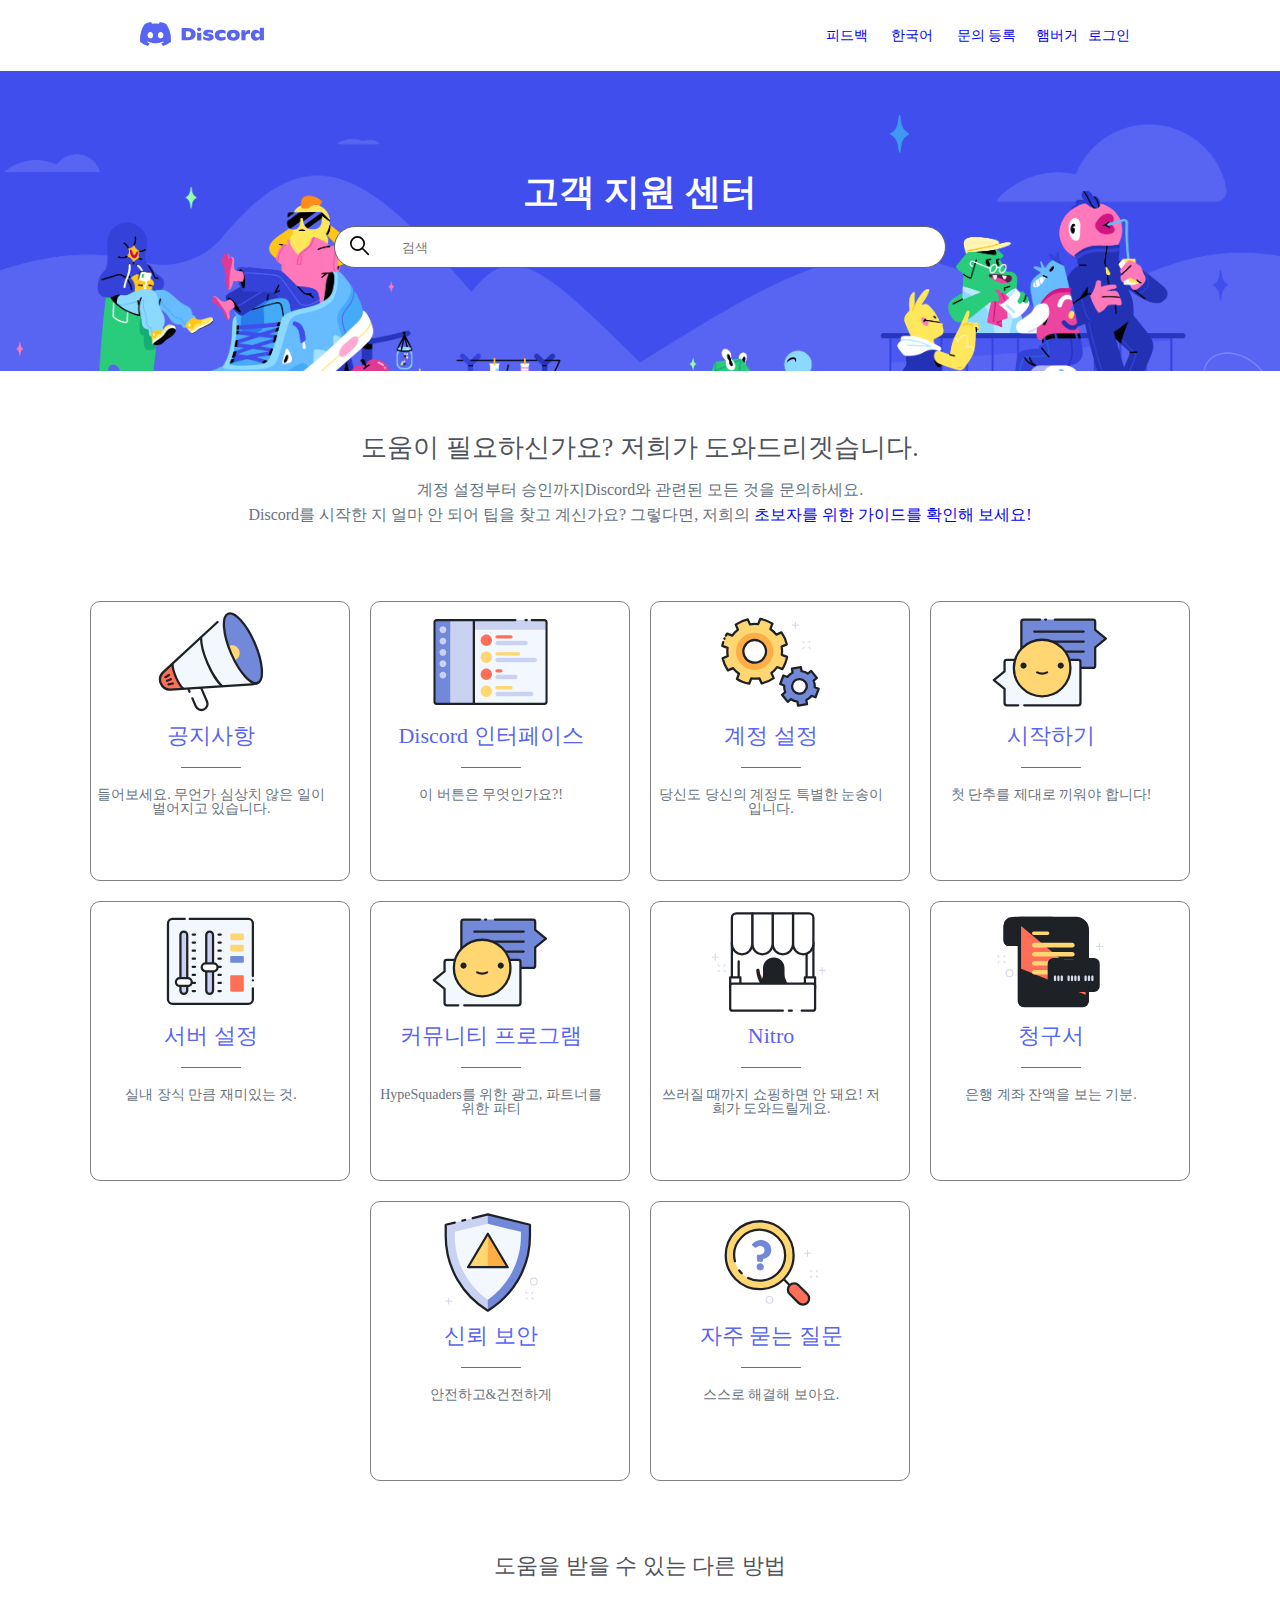
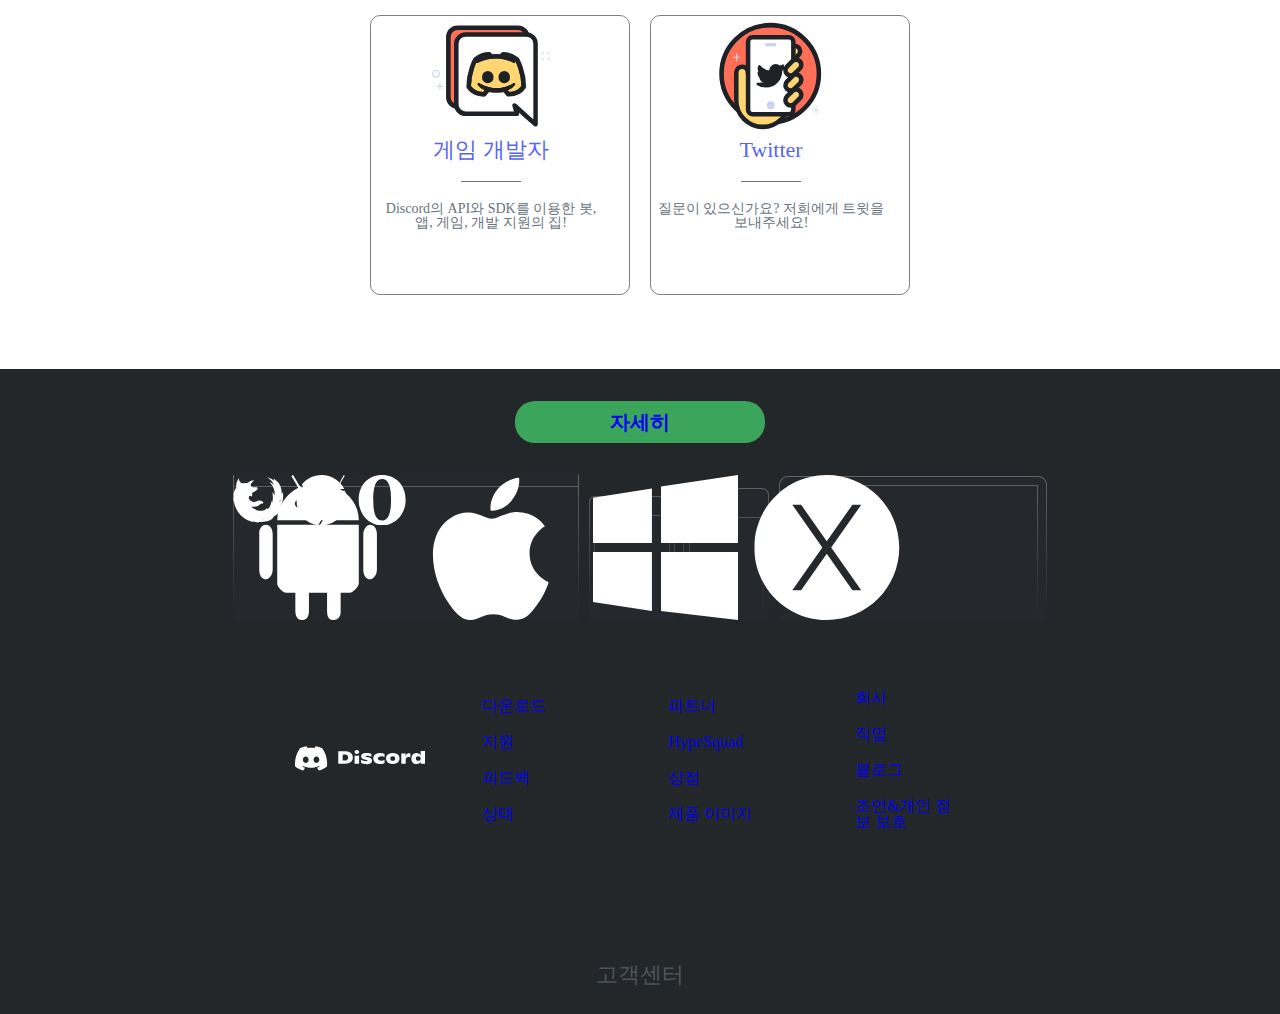
==== commit 6331361a: "22.09.28" ====
--- a/discord-clone1-main/index.html
+++ b/discord-clone1-main/index.html
@@ -334,7 +334,7 @@
                  viewBox="0 0 212 212" style="enable-background:new 0 0 212 212;" xml:space="preserve">
             <style type="text/css">
                 .st0{fill:#F3F8FF;}
-                .st1{fill:none;stroke:#3b4350;stroke-width:4;stroke-linecap:round;stroke-linejoin:round;stroke-miterlimit:10;}
+                .st1{fill:none;stroke:#1E2126;stroke-width:4;stroke-linecap:round;stroke-linejoin:round;stroke-miterlimit:10;}
                 .st2{fill:#C9D2F0;}
                 .st3{fill:#7289DA;}
                 .st4{fill:#FF6F57;}
@@ -406,6 +406,7 @@
                 <circle class="st6" cx="32.8" cy="126" r="6"/>
             </g>
             </svg>
+            
                 
         </figure>
         <h2 class="selection-area-name">청구서</h2>
--- a/discord-clone1-main/css/discord.css
+++ b/discord-clone1-main/css/discord.css
@@ -56,6 +56,14 @@
     display: flex;
     align-items: center;
     justify-items: center;
+}
+
+.down-arrow ::after{
+    width: 10px;
+    height: 10px;
+    border: 2px solid;
+    border-top: var(--color-black2);
+    border-right: var(--color-black2);
 }
 
 @media (max-width:764px) {
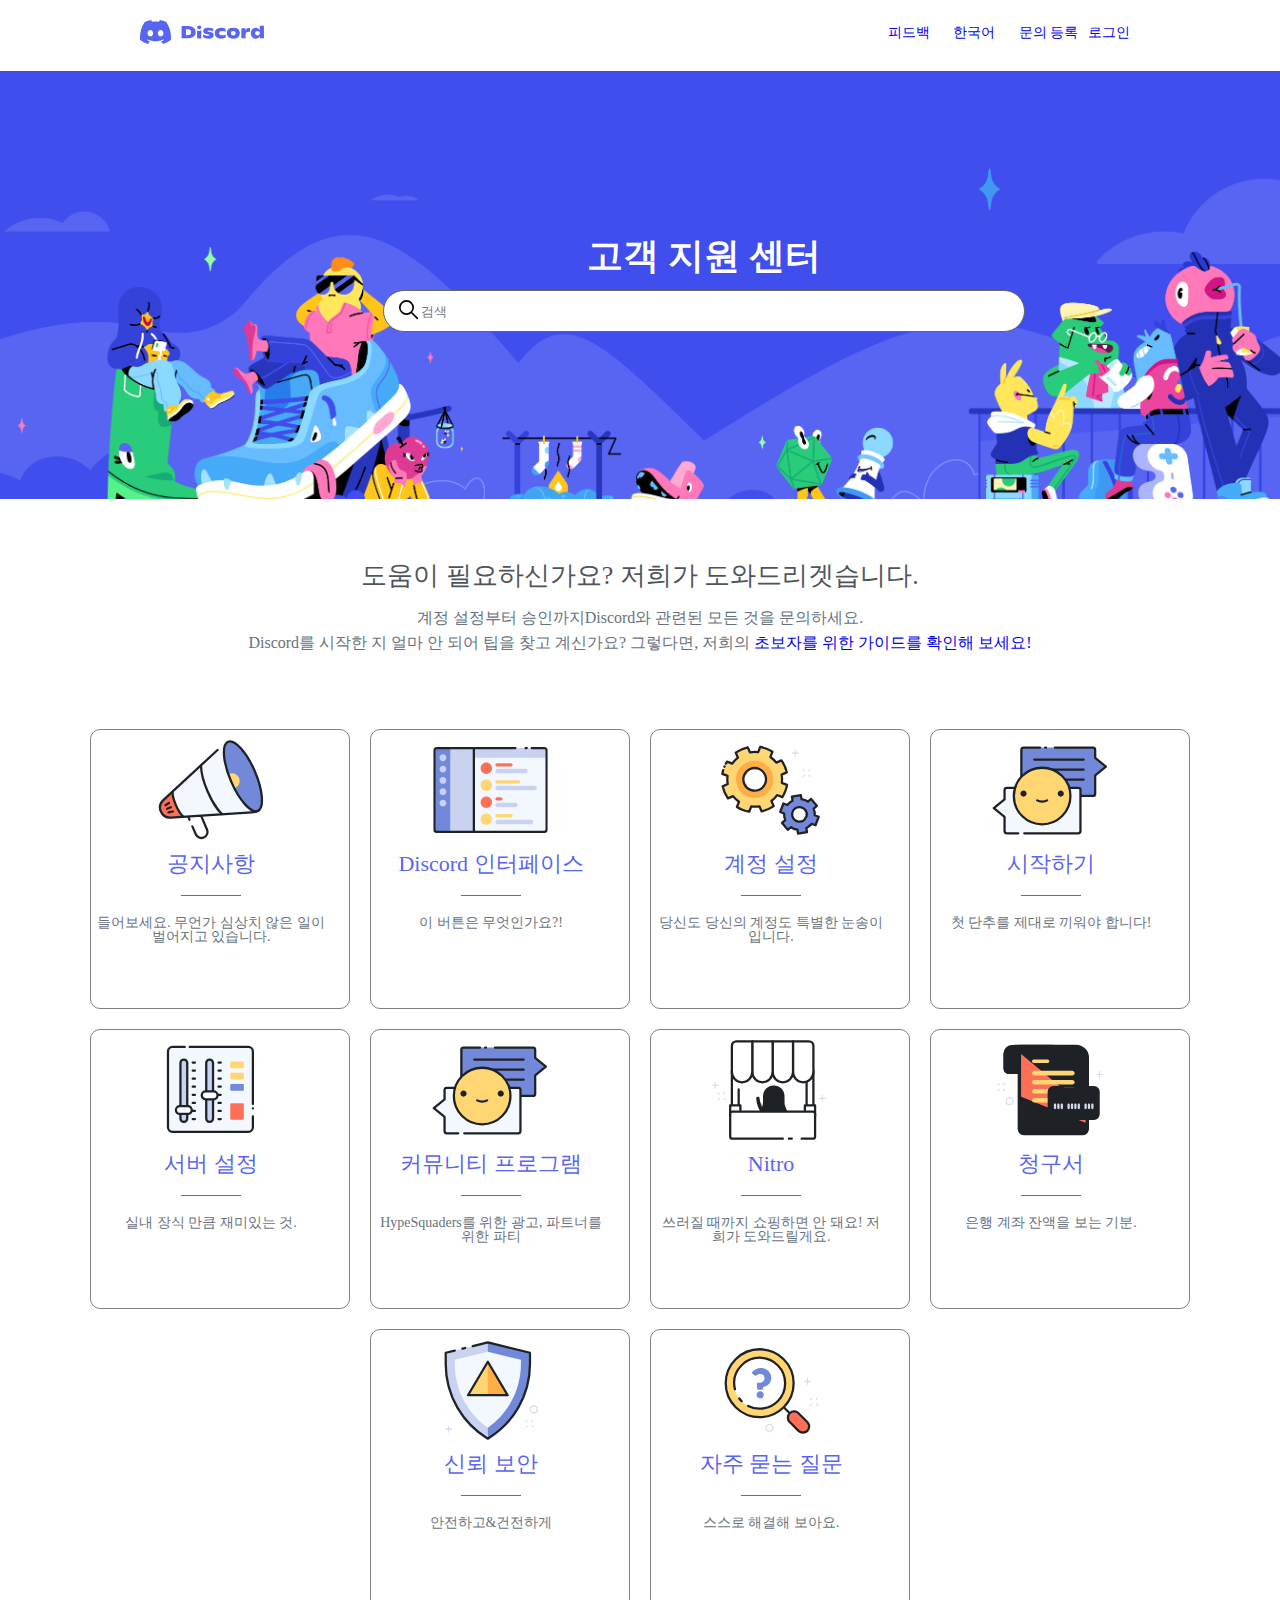
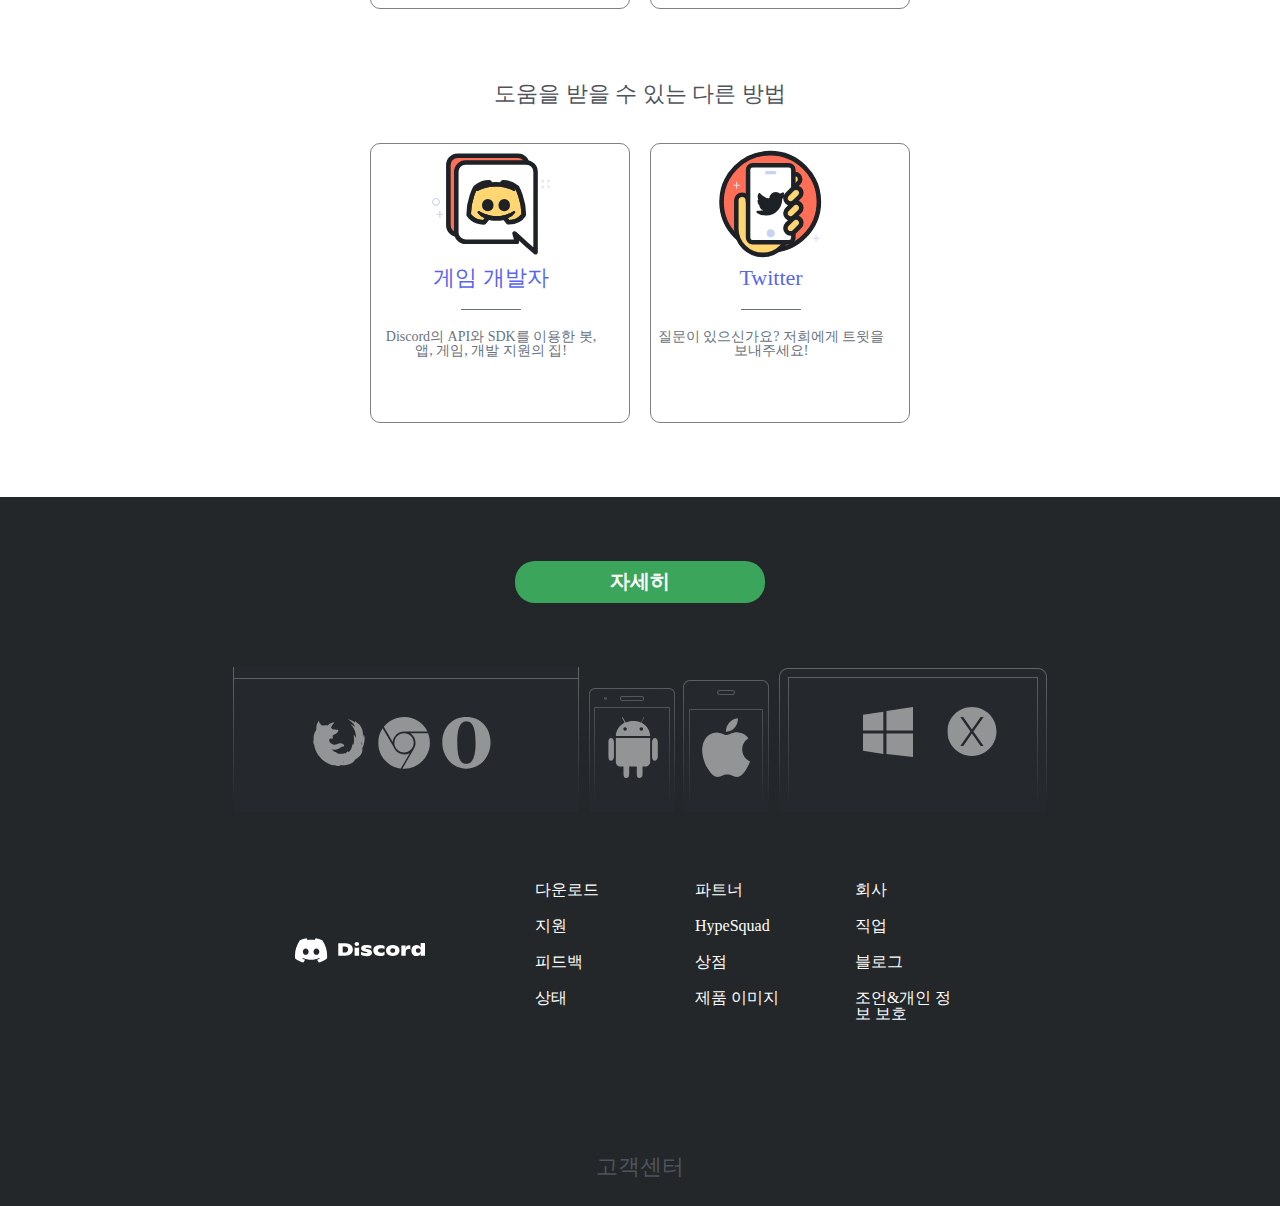
==== commit febbc10b: "ㅇㄹㅇ" ====
--- a/discord-clone1-main/index.html
+++ b/discord-clone1-main/index.html
@@ -12,7 +12,8 @@
     <header>
         <div class="header-container">
             <h1>
-                <!-- a의 색을 따로 넣어야 하는데 따로 못넣겠어요,,, -->
+                <!-- a의 색을 따로 넣어야 하는데 따로 못넣겠어요,,,
+                클래스에 넣기 -->
                 <a href="#" class="unit-link">
                 <svg width="124" height="24" viewBox="0 0 124 24" fill="none" xmlns="http://www.w3.org/2000/svg">
                <g clip-path="url(#clip0)">
@@ -50,6 +51,8 @@
         </div>
     </header>
 
+    <!-- 패딩주고 맥스윗스 넣어주기 검색에 -->
+
 <section id="intro">
     <div class="intro">
         <h2 class="intro-text">고객 지원 센터</h2>
@@ -72,6 +75,7 @@
         <p class="main-explane">계정 설정부터 승인까지Discord와 관련된 모든 것을 문의하세요. <br>
             Discord를 시작한 지 얼마 안 되어 팁을 찾고 계신가요? 그렇다면, 저희의   
             <a href="#" class="easy-explaen"> 초보자를 위한 가이드를 확인해 보세요! </a> </p>
+        </div>
         </div>
     </section>
         
@@ -137,8 +141,8 @@
         <h2 class="selection-area-name">Discord 인터페이스</h2>
         <p class="selection-explane">이 버튼은 무엇인가요?!</p>
     </div>
-</div>
-</a>
+    </a>
+    </div>
 
 <div class="main-selection-area">
     <a href="#" class="click-area">
@@ -242,90 +246,95 @@
 <div class="main-selection-area">
     <a href="#" class="click-area">
     <div class="selection-area-content">
-        <figure class="img-area"><?xml version="1.0" encoding="utf-8"?>
-            <svg version="1.1" id="Layer_1" xmlns="http://www.w3.org/2000/svg" xmlns:xlink="http://www.w3.org/1999/xlink" x="0px" y="0px"
-                 viewBox="0 0 212 212" style="enable-background:new 0 0 212 212;" xml:space="preserve">
-            <style type="text/css">
-                .st0{fill:none;stroke:#1E2126;stroke-width:6;stroke-linecap:round;stroke-linejoin:round;stroke-miterlimit:10;}
-                .st1{fill:#1E2126;}
-                .st2{fill:#7289DA;}
-                .st3{fill:none;stroke:#1E2126;stroke-width:4;stroke-linecap:round;stroke-linejoin:round;stroke-miterlimit:10;}
-                .st4{fill:#C9D2F0;}
-                .st5{fill:#F3F8FF;}
-                .st6{fill:#FFFFFF;}
-                .st7{fill:#FFD671;}
-                .st8{fill:#FFAD45;}
-                .st9{fill:none;stroke:#D5DBED;stroke-width:2;stroke-linecap:round;stroke-linejoin:round;stroke-miterlimit:10;}
-            </style>
-            <g>
-                <g>
-                    <path class="st0" d="M82.8,120.7c0,0,2,28,18.2,28"/>
-                    <path class="st1" d="M112.5,176h-3.2c-12.4,0-22.4-10-22.4-22.4v0c0-2.9,0.6-5.9,1.7-8.6l3.6-8.7c1.1-2.7,1.7-5.6,1.7-8.6V117
-                        c0-9.4,7.6-17,17-17h0c9.4,0,17,7.6,17,17v10.8c0,2.9,0.6,5.9,1.7,8.6l3.6,8.7c1.1,2.7,1.7,5.6,1.7,8.6v0
-                        C134.9,166,124.9,176,112.5,176z"/>
-                </g>
-                <g>
-                    <g>
-                        <rect x="36.9" y="72" class="st2" width="12" height="70"/>
-                        <polyline class="st3" points="48.9,105 48.9,142 36.9,142 36.9,72 48.9,72 			"/>
-                    </g>
-                    <g>
-                        <rect x="33.9" y="133" class="st4" width="18" height="20"/>
-                        <rect x="33.9" y="133" class="st3" width="18" height="20"/>
-                    </g>
-                </g>
-                <g>
-                    <g>
-                        <rect x="168.9" y="72" class="st2" width="12" height="70"/>
-                        <rect x="168.9" y="72" class="st3" width="12" height="70"/>
-                    </g>
-                    <g>
-                        <rect x="165.9" y="133" class="st4" width="18" height="20"/>
-                        <rect x="165.9" y="133" class="st3" width="18" height="20"/>
-                    </g>
-                </g>
-                <path class="st5" d="M179.9,192h-142c-2.2,0-4-1.8-4-4v-40c0-2.2,1.8-4,4-4h142c2.2,0,4,1.8,4,4v40
-                    C183.9,190.2,182.1,192,179.9,192z"/>
-                <path class="st3" d="M126.9,192h-89c-2.2,0-4-1.8-4-4v-40c0-2.2,1.8-4,4-4h142c2.2,0,4,1.8,4,4v40c0,2.2-1.8,4-4,4h-19.7"/>
-                <line class="st3" x1="142.7" y1="192" x2="137.7" y2="192"/>
-                <g>
-                    <path class="st6" d="M54.9,92.4L54.9,92.4c-9.9,0-18-8.1-18-18V68h36v6.4C72.9,84.3,64.8,92.4,54.9,92.4z"/>
-                    <path class="st7" d="M90.9,92.4L90.9,92.4c-9.9,0-18-8.1-18-18V68h36v6.4C108.9,84.3,100.8,92.4,90.9,92.4z"/>
-                    <path class="st6" d="M126.9,92.4L126.9,92.4c-9.9,0-18-8.1-18-18V68h36v6.4C144.9,84.3,136.8,92.4,126.9,92.4z"/>
-                    <path class="st7" d="M162.9,92.4L162.9,92.4c-9.9,0-18-8.1-18-18V68h36v6.4C180.9,84.3,172.8,92.4,162.9,92.4z"/>
-                    <path class="st4" d="M72.9,68.4h-36V28c0-4.4,3.6-8,8-8h28V68.4z"/>
-                    <rect x="72.9" y="20" class="st8" width="36" height="48.4"/>
-                    <rect x="108.9" y="20" class="st4" width="36" height="48.4"/>
-                    <path class="st8" d="M180.9,68.4h-36V20h28c4.4,0,8,3.6,8,8V68.4z"/>
-                    <path class="st3" d="M144.9,20v48v0.4v6c0,9.9,8.1,18,18,18l0,0c9.9,0,18-8.1,18-18v-6V68V28c0-4.4-3.6-8-8-8H144.9z"/>
-                    <path class="st3" d="M108.9,20v48v0.4v6c0,9.9,8.1,18,18,18l0,0c9.9,0,18-8.1,18-18v-6V68V20H108.9z"/>
-                    <path class="st3" d="M72.9,20v48v0.4v6c0,9.9,8.1,18,18,18l0,0c9.9,0,18-8.1,18-18v-6V68V20H72.9z"/>
-                    <path class="st3" d="M44.9,20c-4.4,0-8,3.6-8,8v40v0.4v6c0,9.9,8.1,18,18,18l0,0c9.9,0,18-8.1,18-18v-6V68V20H44.9z"/>
-                </g>
-                <g>
-                    <g>
-                        <line class="st9" x1="7.5" y1="92.4" x2="7.5" y2="102.8"/>
-                        <line class="st9" x1="12.8" y1="97.6" x2="2.3" y2="97.6"/>
-                    </g>
-                    <g>
-                        <line class="st9" x1="196.5" y1="115.5" x2="196.5" y2="125.9"/>
-                        <line class="st9" x1="201.7" y1="120.7" x2="191.2" y2="120.7"/>
-                    </g>
-                    <g>
-                        <line class="st9" x1="24.7" y1="110.7" x2="22.8" y2="113.2"/>
-                        <line class="st9" x1="14.7" y1="121" x2="12.8" y2="123.5"/>
-                        <line class="st9" x1="25.2" y1="123.2" x2="23" y2="120.8"/>
-                        <line class="st9" x1="14.5" y1="113.4" x2="12.3" y2="111"/>
-                    </g>
-                </g>
-            </g>
-            </svg>
+        <figure class="img-area">
+            <?xml version="1.0" encoding="utf-8"?>
+<!-- Generator: Adobe Illustrator 22.1.0, SVG Export Plug-In . SVG Version: 6.00 Build 0)  -->
+<svg version="1.1" id="Layer_1" xmlns="http://www.w3.org/2000/svg" xmlns:xlink="http://www.w3.org/1999/xlink" x="0px" y="0px"
+	 viewBox="0 0 212 212" style="enable-background:new 0 0 212 212;" xml:space="preserve">
+<style type="text/css">
+	.st0{fill:none;stroke:#1E2126;stroke-width:6;stroke-linecap:round;stroke-linejoin:round;stroke-miterlimit:10;}
+	.st1{fill:#1E2126;}
+	.st2{fill:#7289DA;}
+	.st3{fill:none;stroke:#1E2126;stroke-width:4;stroke-linecap:round;stroke-linejoin:round;stroke-miterlimit:10;}
+	.st4{fill:#C9D2F0;}
+	.st5{fill:#F3F8FF;}
+	.st6{fill:#FFFFFF;}
+	.st7{fill:#FFD671;}
+	.st8{fill:#FFAD45;}
+	.st9{fill:none;stroke:#D5DBED;stroke-width:2;stroke-linecap:round;stroke-linejoin:round;stroke-miterlimit:10;}
+</style>
+<g>
+	<g>
+		<path class="st0" d="M82.8,120.7c0,0,2,28,18.2,28"/>
+		<path class="st1" d="M112.5,176h-3.2c-12.4,0-22.4-10-22.4-22.4v0c0-2.9,0.6-5.9,1.7-8.6l3.6-8.7c1.1-2.7,1.7-5.6,1.7-8.6V117
+			c0-9.4,7.6-17,17-17h0c9.4,0,17,7.6,17,17v10.8c0,2.9,0.6,5.9,1.7,8.6l3.6,8.7c1.1,2.7,1.7,5.6,1.7,8.6v0
+			C134.9,166,124.9,176,112.5,176z"/>
+	</g>
+	<g>
+		<g>
+			<rect x="36.9" y="72" class="st2" width="12" height="70"/>
+			<polyline class="st3" points="48.9,105 48.9,142 36.9,142 36.9,72 48.9,72 			"/>
+		</g>
+		<g>
+			<rect x="33.9" y="133" class="st4" width="18" height="20"/>
+			<rect x="33.9" y="133" class="st3" width="18" height="20"/>
+		</g>
+	</g>
+	<g>
+		<g>
+			<rect x="168.9" y="72" class="st2" width="12" height="70"/>
+			<rect x="168.9" y="72" class="st3" width="12" height="70"/>
+		</g>
+		<g>
+			<rect x="165.9" y="133" class="st4" width="18" height="20"/>
+			<rect x="165.9" y="133" class="st3" width="18" height="20"/>
+		</g>
+	</g>
+	<path class="st5" d="M179.9,192h-142c-2.2,0-4-1.8-4-4v-40c0-2.2,1.8-4,4-4h142c2.2,0,4,1.8,4,4v40
+		C183.9,190.2,182.1,192,179.9,192z"/>
+	<path class="st3" d="M126.9,192h-89c-2.2,0-4-1.8-4-4v-40c0-2.2,1.8-4,4-4h142c2.2,0,4,1.8,4,4v40c0,2.2-1.8,4-4,4h-19.7"/>
+	<line class="st3" x1="142.7" y1="192" x2="137.7" y2="192"/>
+	<g>
+		<path class="st6" d="M54.9,92.4L54.9,92.4c-9.9,0-18-8.1-18-18V68h36v6.4C72.9,84.3,64.8,92.4,54.9,92.4z"/>
+		<path class="st7" d="M90.9,92.4L90.9,92.4c-9.9,0-18-8.1-18-18V68h36v6.4C108.9,84.3,100.8,92.4,90.9,92.4z"/>
+		<path class="st6" d="M126.9,92.4L126.9,92.4c-9.9,0-18-8.1-18-18V68h36v6.4C144.9,84.3,136.8,92.4,126.9,92.4z"/>
+		<path class="st7" d="M162.9,92.4L162.9,92.4c-9.9,0-18-8.1-18-18V68h36v6.4C180.9,84.3,172.8,92.4,162.9,92.4z"/>
+		<path class="st4" d="M72.9,68.4h-36V28c0-4.4,3.6-8,8-8h28V68.4z"/>
+		<rect x="72.9" y="20" class="st8" width="36" height="48.4"/>
+		<rect x="108.9" y="20" class="st4" width="36" height="48.4"/>
+		<path class="st8" d="M180.9,68.4h-36V20h28c4.4,0,8,3.6,8,8V68.4z"/>
+		<path class="st3" d="M144.9,20v48v0.4v6c0,9.9,8.1,18,18,18l0,0c9.9,0,18-8.1,18-18v-6V68V28c0-4.4-3.6-8-8-8H144.9z"/>
+		<path class="st3" d="M108.9,20v48v0.4v6c0,9.9,8.1,18,18,18l0,0c9.9,0,18-8.1,18-18v-6V68V20H108.9z"/>
+		<path class="st3" d="M72.9,20v48v0.4v6c0,9.9,8.1,18,18,18l0,0c9.9,0,18-8.1,18-18v-6V68V20H72.9z"/>
+		<path class="st3" d="M44.9,20c-4.4,0-8,3.6-8,8v40v0.4v6c0,9.9,8.1,18,18,18l0,0c9.9,0,18-8.1,18-18v-6V68V20H44.9z"/>
+	</g>
+	<g>
+		<g>
+			<line class="st9" x1="7.5" y1="92.4" x2="7.5" y2="102.8"/>
+			<line class="st9" x1="12.8" y1="97.6" x2="2.3" y2="97.6"/>
+		</g>
+		<g>
+			<line class="st9" x1="196.5" y1="115.5" x2="196.5" y2="125.9"/>
+			<line class="st9" x1="201.7" y1="120.7" x2="191.2" y2="120.7"/>
+		</g>
+		<g>
+			<line class="st9" x1="24.7" y1="110.7" x2="22.8" y2="113.2"/>
+			<line class="st9" x1="14.7" y1="121" x2="12.8" y2="123.5"/>
+			<line class="st9" x1="25.2" y1="123.2" x2="23" y2="120.8"/>
+			<line class="st9" x1="14.5" y1="113.4" x2="12.3" y2="111"/>
+		</g>
+	</g>
+</g>
+</svg>
+
             </figure>
         <h2 class="selection-area-name">Nitro</h2>
         <p class="selection-explane">쓰러질 때까지 쇼핑하면 안 돼요! 저희가 도와드릴게요.</p>
     </div>
-</div>
-<div class="main-selection-area">
+</a>
+</div>
+<div class="main-selection-area">
+    <a href="#" class="click-area">
     <div class="selection-area-content">
         <figure class="img-area">
             <?xml version="1.0" encoding="utf-8"?>
@@ -405,9 +414,7 @@
                 </g>
                 <circle class="st6" cx="32.8" cy="126" r="6"/>
             </g>
-            </svg>
-            
-                
+            </svg>            
         </figure>
         <h2 class="selection-area-name">청구서</h2>
         <p class="selection-explane">은행 계좌 잔액을 보는 기분.</p>
@@ -466,8 +473,6 @@
     </a>
 </div>
 
-</div>
-
 <h3 class="help">도움을 받을 수 있는 다른 방법</h3>
 
     <div class="main-selection-area">
@@ -475,9 +480,9 @@
         <div class="selection-area-content">
             <figure class="img-area">
                 <?xml version="1.0" encoding="utf-8"?>
-                <Generator: Adobe Illustrator 22.1.0, SVG Export Plug-In . SVG Version: 6.00 Build 0)>
+                <!-- Generator: Adobe Illustrator 22.1.0, SVG Export Plug-In . SVG Version: 6.00 Build 0)  -->
                 <svg version="1.1" id="Layer_1" xmlns="http://www.w3.org/2000/svg" xmlns:xlink="http://www.w3.org/1999/xlink" x="0px" y="0px"
-                viewBox="0 0 212 212" style="enable-background:new 0 0 212 212;" xml:space="preserve">
+                     viewBox="0 0 212 212" style="enable-background:new 0 0 212 212;" xml:space="preserve">
                 <style type="text/css">
                     .st0{fill:#7289DA;}
                     .st1{fill:#1E2126;}
@@ -488,93 +493,93 @@
                 <g>
                     <g>
                         <path class="st0" d="M153.7,160H47.1c-9,0-16.4-7.3-16.4-16.4V37.1c0-9,7.3-16.4,16.4-16.4h106.6c9,0,16.4,7.3,16.4,16.4v106.6
-                        C170,152.7,162.7,160,153.7,160z"/>
+                            C170,152.7,162.7,160,153.7,160z"/>
                     </g>
                     <g>
                         <path class="st1" d="M153.7,162H47.1c-10.1,0-18.4-8.2-18.4-18.4V37.1c0-10.1,8.2-18.4,18.4-18.4h106.6c10.1,0,18.4,8.2,18.4,18.4
-                        v106.6C172,153.8,163.8,162,153.7,162z M47.1,22.7c-7.9,0-14.4,6.5-14.4,14.4v106.6c0,7.9,6.5,14.4,14.4,14.4h106.6
-                        c7.9,0,14.4-6.5,14.4-14.4V37.1c0-7.9-6.5-14.4-14.4-14.4H47.1z"/>
+                            v106.6C172,153.8,163.8,162,153.7,162z M47.1,22.7c-7.9,0-14.4,6.5-14.4,14.4v106.6c0,7.9,6.5,14.4,14.4,14.4h106.6
+                            c7.9,0,14.4-6.5,14.4-14.4V37.1c0-7.9-6.5-14.4-14.4-14.4H47.1z"/>
                     </g>
                     <g>
                         <rect x="58.7" y="60.3" class="st2" width="110.1" height="85.1"/>
                     </g>
-	<g>
-        <g>
-            <path class="st1" d="M129.4,99.2c-4.5,0-8.2,3.9-8.2,8.8c0,4.9,3.7,8.8,8.2,8.8c4.5,0,8.2-3.9,8.2-8.8
-            C137.6,103.2,134,99.2,129.4,99.2z"/>
-		</g>
-		<g>
-            <path class="st1" d="M100.3,99.2c-4.5,0-8.2,3.9-8.2,8.8c0,4.9,3.7,8.8,8.2,8.8c4.5,0,8.2-3.9,8.2-8.8
-            C108.5,103.2,104.8,99.2,100.3,99.2z"/>
-		</g>
-		<g>
-            <path class="st3" d="M168.4,32.7H61.1c-9,0-16.4,7.3-16.4,16.4v107.2c0,9,7.3,16.4,16.4,16.4h90.7l-4.2-14.7l10.2,9.4l9.6,8.9
-            l17.3,15v-35v-8V49C184.7,40,177.4,32.7,168.4,32.7z M137.5,136.3c0,0-2.9-3.4-5.2-6.4c10.5-2.9,14.5-9.4,14.5-9.4
-            c-3.3,2.1-6.4,3.6-9.2,4.7c-4,1.6-7.9,2.8-11.6,3.4c-7.7,1.4-14.7,1.1-20.7,0c-4.5-0.8-8.5-2.1-11.7-3.4
-            c-1.8-0.7-3.8-1.6-5.9-2.7c-0.3-0.1-0.5-0.3-0.7-0.4c-0.1-0.1-0.2-0.1-0.4-0.2c-1.4-0.8-2.2-1.4-2.2-1.4s3.8,6.3,14,9.3
-            c-2.4,3-5.3,6.6-5.3,6.6c-17.7-0.5-24.4-12.1-24.4-12.1C68.4,98.7,79.9,78,79.9,78c11.5-8.6,22.4-8.3,22.4-8.3l0.8,0.9
-            c-14.4,4.1-21,10.4-21,10.4s1.7-1,4.8-2.3c8.6-3.7,15.4-4.7,18.2-5c0.4-0.1,0.9-0.1,1.3-0.2c4.9-0.6,10.4-0.8,16.2-0.1
-            c7.6,0.9,15.8,3.1,24.1,7.6c0,0-6.3-6-19.9-10.1l1.1-1.3c0,0,10.9-0.3,22.4,8.3c0,0,11.5,20.7,11.5,46.2
-            C161.9,124.2,155.1,135.8,137.5,136.3z"/>
-		</g>
-		<g>
-            <path class="st1" d="M184.7,193.3c-0.5,0-0.9-0.2-1.3-0.5l-17.3-15l-14.6-13.5l2.2,7.8c0.2,0.6,0.1,1.3-0.3,1.8
-            c-0.4,0.5-1,0.8-1.6,0.8H61.1c-10.1,0-18.4-8.2-18.4-18.4V49.1c0-10.1,8.2-18.4,18.4-18.4h107.2c10.1,0,18.4,8.2,18.4,18.4v142.3
-				c0,0.8-0.5,1.5-1.2,1.8C185.3,193.3,185,193.3,184.7,193.3z M147.6,156c0.5,0,1,0.2,1.4,0.5l19.9,18.3l13.9,12.1V49
-				c0-7.9-6.4-14.4-14.4-14.4H61.1c-7.9,0-14.4,6.5-14.4,14.4v107.2c0,7.9,6.4,14.4,14.4,14.4h88.1l-3.5-12.1
-				c-0.2-0.9,0.1-1.8,0.9-2.3C146.9,156.1,147.2,156,147.6,156z"/>
-            </g>
-        </g>
-        <g>
-            <path class="st1" d="M128,69.6c1.2,0,11.5,0.2,22.3,8.3c0,0,11.5,20.7,11.5,46.2c0,0-6.8,11.6-24.4,12.1c0,0-2.9-3.4-5.2-6.4
-			c10.5-2.9,14.5-9.4,14.5-9.4c-3.3,2.1-6.4,3.6-9.2,4.7c-4,1.6-7.9,2.8-11.6,3.4c-3.5,0.7-6.9,0.9-10.2,0.9c-3.8,0-7.3-0.4-10.5-1
-			c-4.5-0.8-8.5-2.1-11.7-3.4c-1.8-0.7-3.8-1.6-5.9-2.7c-0.3-0.1-0.5-0.3-0.7-0.4c-0.1-0.1-0.2-0.1-0.4-0.2
-			c-1.4-0.8-2.2-1.4-2.2-1.4s3.8,6.3,14,9.3c-2.4,3-5.3,6.6-5.3,6.6c-17.7-0.5-24.4-12.1-24.4-12.1C68.4,98.7,79.9,78,79.9,78
-			c10.8-8.1,21.1-8.3,22.3-8.3c0.1,0,0.1,0,0.1,0l0.8,0.9c-14.4,4.1-21,10.4-21,10.4s1.7-1,4.8-2.3c8.6-3.7,15.4-4.7,18.2-5
-			c0.4-0.1,0.9-0.1,1.3-0.2c2.8-0.3,5.7-0.6,8.8-0.6c2.4,0,4.9,0.1,7.4,0.4c7.6,0.9,15.8,3.1,24.1,7.6c0,0-6.3-6-19.9-10.1l1.1-1.3
-			C127.9,69.6,128,69.6,128,69.6 M128,65.6l-0.2,0c-1.1,0-2.2,0.5-2.9,1.4l-1.1,1.3c-0.3,0.3-0.5,0.7-0.7,1.1c0,0,0,0,0,0
-			c-2.6-0.3-5.2-0.4-7.9-0.4c-2.7,0-5.4,0.2-8.2,0.5c-0.2-0.5-0.4-1.1-0.8-1.5l-0.8-0.9c-0.7-0.8-1.8-1.3-2.9-1.3l-0.2,0
-			c-2.1,0-13.1,0.4-24.7,9.1c-0.5,0.3-0.8,0.8-1.1,1.3c-0.5,0.9-12,21.9-12,48.2c0,0.7,0.2,1.4,0.5,2c0.3,0.6,8.1,13.5,27.8,14.1
-			c0,0,0.1,0,0.1,0c1.2,0,2.3-0.5,3.1-1.4c0,0,3-3.6,5.4-6.6c0.1-0.1,0.2-0.2,0.3-0.4c0.9,0.2,1.9,0.4,2.8,0.6c3.7,0.7,7.5,1,11.3,1
-			c3.7,0,7.3-0.3,10.9-1c0.8-0.1,1.5-0.3,2.3-0.5c0.1,0.1,0.1,0.2,0.2,0.3c2.4,3,5.3,6.5,5.3,6.5c0.8,0.9,1.9,1.4,3.1,1.4
-			c0,0,0.1,0,0.1,0c19.7-0.6,27.4-13.5,27.8-14.1c0.4-0.6,0.5-1.3,0.5-2c0-26.3-11.5-47.3-12-48.2c-0.3-0.5-0.7-0.9-1.1-1.3
-			C141.1,66.1,130.1,65.6,128,65.6L128,65.6z"/>
-	</g>
-	<g>
-        <g>
-            <g>
-                <path class="st4" d="M206.4,67.7c-0.2,0-0.4-0.1-0.6-0.2c-0.4-0.3-0.5-1-0.2-1.4l2-2.5c0.3-0.4,1-0.5,1.4-0.2
-                c0.4,0.3,0.5,1,0.2,1.4l-2,2.5C207,67.6,206.7,67.7,206.4,67.7z"/>
-			</g>
-			<g>
-                <path class="st4" d="M196.4,78.1c-0.2,0-0.4-0.1-0.6-0.2c-0.4-0.3-0.5-1-0.2-1.4l2-2.5c0.3-0.4,1-0.5,1.4-0.2
-                c0.4,0.3,0.5,1,0.2,1.4l-2,2.5C197,78,196.7,78.1,196.4,78.1z"/>
-			</g>
-			<g>
-                <path class="st4" d="M208.8,77.8c-0.3,0-0.5-0.1-0.7-0.3l-2.1-2.4c-0.4-0.4-0.3-1,0.1-1.4c0.4-0.4,1-0.3,1.4,0.1l2.1,2.4
-                c0.4,0.4,0.3,1-0.1,1.4C209.3,77.7,209.1,77.8,208.8,77.8z"/>
-			</g>
-			<g>
-                <path class="st4" d="M198.2,68c-0.3,0-0.5-0.1-0.7-0.3l-2.1-2.4c-0.4-0.4-0.3-1,0.1-1.4c0.4-0.4,1-0.3,1.4,0.1l2.1,2.4
-                c0.4,0.4,0.3,1-0.1,1.4C198.6,67.9,198.4,68,198.2,68z"/>
-			</g>
-		</g>
-		<g>
-            <g>
-                <path class="st4" d="M15.7,130.3c-0.6,0-1-0.4-1-1v-10.4c0-0.6,0.4-1,1-1s1,0.4,1,1v10.4C16.7,129.8,16.3,130.3,15.7,130.3z"/>
-			</g>
-			<g>
-                <path class="st4" d="M20.9,125.1H10.5c-0.6,0-1-0.4-1-1s0.4-1,1-1h10.4c0.6,0,1,0.4,1,1S21.5,125.1,20.9,125.1z"/>
-			</g>
-		</g>
-	</g>
-	<g>
-        <path class="st4" d="M8.9,109.2c-3.9,0-7-3.1-7-7s3.1-7,7-7s7,3.1,7,7S12.8,109.2,8.9,109.2z M8.9,97.2c-2.8,0-5,2.2-5,5
-        s2.2,5,5,5s5-2.2,5-5S11.7,97.2,8.9,97.2z"/>
-	</g>
-</g>
-</svg>
-
+                    <g>
+                        <g>
+                            <path class="st1" d="M129.4,99.2c-4.5,0-8.2,3.9-8.2,8.8c0,4.9,3.7,8.8,8.2,8.8c4.5,0,8.2-3.9,8.2-8.8
+                                C137.6,103.2,134,99.2,129.4,99.2z"/>
+                        </g>
+                        <g>
+                            <path class="st1" d="M100.3,99.2c-4.5,0-8.2,3.9-8.2,8.8c0,4.9,3.7,8.8,8.2,8.8c4.5,0,8.2-3.9,8.2-8.8
+                                C108.5,103.2,104.8,99.2,100.3,99.2z"/>
+                        </g>
+                        <g>
+                            <path class="st3" d="M168.4,32.7H61.1c-9,0-16.4,7.3-16.4,16.4v107.2c0,9,7.3,16.4,16.4,16.4h90.7l-4.2-14.7l10.2,9.4l9.6,8.9
+                                l17.3,15v-35v-8V49C184.7,40,177.4,32.7,168.4,32.7z M137.5,136.3c0,0-2.9-3.4-5.2-6.4c10.5-2.9,14.5-9.4,14.5-9.4
+                                c-3.3,2.1-6.4,3.6-9.2,4.7c-4,1.6-7.9,2.8-11.6,3.4c-7.7,1.4-14.7,1.1-20.7,0c-4.5-0.8-8.5-2.1-11.7-3.4
+                                c-1.8-0.7-3.8-1.6-5.9-2.7c-0.3-0.1-0.5-0.3-0.7-0.4c-0.1-0.1-0.2-0.1-0.4-0.2c-1.4-0.8-2.2-1.4-2.2-1.4s3.8,6.3,14,9.3
+                                c-2.4,3-5.3,6.6-5.3,6.6c-17.7-0.5-24.4-12.1-24.4-12.1C68.4,98.7,79.9,78,79.9,78c11.5-8.6,22.4-8.3,22.4-8.3l0.8,0.9
+                                c-14.4,4.1-21,10.4-21,10.4s1.7-1,4.8-2.3c8.6-3.7,15.4-4.7,18.2-5c0.4-0.1,0.9-0.1,1.3-0.2c4.9-0.6,10.4-0.8,16.2-0.1
+                                c7.6,0.9,15.8,3.1,24.1,7.6c0,0-6.3-6-19.9-10.1l1.1-1.3c0,0,10.9-0.3,22.4,8.3c0,0,11.5,20.7,11.5,46.2
+                                C161.9,124.2,155.1,135.8,137.5,136.3z"/>
+                        </g>
+                        <g>
+                            <path class="st1" d="M184.7,193.3c-0.5,0-0.9-0.2-1.3-0.5l-17.3-15l-14.6-13.5l2.2,7.8c0.2,0.6,0.1,1.3-0.3,1.8
+                                c-0.4,0.5-1,0.8-1.6,0.8H61.1c-10.1,0-18.4-8.2-18.4-18.4V49.1c0-10.1,8.2-18.4,18.4-18.4h107.2c10.1,0,18.4,8.2,18.4,18.4v142.3
+                                c0,0.8-0.5,1.5-1.2,1.8C185.3,193.3,185,193.3,184.7,193.3z M147.6,156c0.5,0,1,0.2,1.4,0.5l19.9,18.3l13.9,12.1V49
+                                c0-7.9-6.4-14.4-14.4-14.4H61.1c-7.9,0-14.4,6.5-14.4,14.4v107.2c0,7.9,6.4,14.4,14.4,14.4h88.1l-3.5-12.1
+                                c-0.2-0.9,0.1-1.8,0.9-2.3C146.9,156.1,147.2,156,147.6,156z"/>
+                        </g>
+                    </g>
+                    <g>
+                        <path class="st1" d="M128,69.6c1.2,0,11.5,0.2,22.3,8.3c0,0,11.5,20.7,11.5,46.2c0,0-6.8,11.6-24.4,12.1c0,0-2.9-3.4-5.2-6.4
+                            c10.5-2.9,14.5-9.4,14.5-9.4c-3.3,2.1-6.4,3.6-9.2,4.7c-4,1.6-7.9,2.8-11.6,3.4c-3.5,0.7-6.9,0.9-10.2,0.9c-3.8,0-7.3-0.4-10.5-1
+                            c-4.5-0.8-8.5-2.1-11.7-3.4c-1.8-0.7-3.8-1.6-5.9-2.7c-0.3-0.1-0.5-0.3-0.7-0.4c-0.1-0.1-0.2-0.1-0.4-0.2
+                            c-1.4-0.8-2.2-1.4-2.2-1.4s3.8,6.3,14,9.3c-2.4,3-5.3,6.6-5.3,6.6c-17.7-0.5-24.4-12.1-24.4-12.1C68.4,98.7,79.9,78,79.9,78
+                            c10.8-8.1,21.1-8.3,22.3-8.3c0.1,0,0.1,0,0.1,0l0.8,0.9c-14.4,4.1-21,10.4-21,10.4s1.7-1,4.8-2.3c8.6-3.7,15.4-4.7,18.2-5
+                            c0.4-0.1,0.9-0.1,1.3-0.2c2.8-0.3,5.7-0.6,8.8-0.6c2.4,0,4.9,0.1,7.4,0.4c7.6,0.9,15.8,3.1,24.1,7.6c0,0-6.3-6-19.9-10.1l1.1-1.3
+                            C127.9,69.6,128,69.6,128,69.6 M128,65.6l-0.2,0c-1.1,0-2.2,0.5-2.9,1.4l-1.1,1.3c-0.3,0.3-0.5,0.7-0.7,1.1c0,0,0,0,0,0
+                            c-2.6-0.3-5.2-0.4-7.9-0.4c-2.7,0-5.4,0.2-8.2,0.5c-0.2-0.5-0.4-1.1-0.8-1.5l-0.8-0.9c-0.7-0.8-1.8-1.3-2.9-1.3l-0.2,0
+                            c-2.1,0-13.1,0.4-24.7,9.1c-0.5,0.3-0.8,0.8-1.1,1.3c-0.5,0.9-12,21.9-12,48.2c0,0.7,0.2,1.4,0.5,2c0.3,0.6,8.1,13.5,27.8,14.1
+                            c0,0,0.1,0,0.1,0c1.2,0,2.3-0.5,3.1-1.4c0,0,3-3.6,5.4-6.6c0.1-0.1,0.2-0.2,0.3-0.4c0.9,0.2,1.9,0.4,2.8,0.6c3.7,0.7,7.5,1,11.3,1
+                            c3.7,0,7.3-0.3,10.9-1c0.8-0.1,1.5-0.3,2.3-0.5c0.1,0.1,0.1,0.2,0.2,0.3c2.4,3,5.3,6.5,5.3,6.5c0.8,0.9,1.9,1.4,3.1,1.4
+                            c0,0,0.1,0,0.1,0c19.7-0.6,27.4-13.5,27.8-14.1c0.4-0.6,0.5-1.3,0.5-2c0-26.3-11.5-47.3-12-48.2c-0.3-0.5-0.7-0.9-1.1-1.3
+                            C141.1,66.1,130.1,65.6,128,65.6L128,65.6z"/>
+                    </g>
+                    <g>
+                        <g>
+                            <g>
+                                <path class="st4" d="M206.4,67.7c-0.2,0-0.4-0.1-0.6-0.2c-0.4-0.3-0.5-1-0.2-1.4l2-2.5c0.3-0.4,1-0.5,1.4-0.2
+                                    c0.4,0.3,0.5,1,0.2,1.4l-2,2.5C207,67.6,206.7,67.7,206.4,67.7z"/>
+                            </g>
+                            <g>
+                                <path class="st4" d="M196.4,78.1c-0.2,0-0.4-0.1-0.6-0.2c-0.4-0.3-0.5-1-0.2-1.4l2-2.5c0.3-0.4,1-0.5,1.4-0.2
+                                    c0.4,0.3,0.5,1,0.2,1.4l-2,2.5C197,78,196.7,78.1,196.4,78.1z"/>
+                            </g>
+                            <g>
+                                <path class="st4" d="M208.8,77.8c-0.3,0-0.5-0.1-0.7-0.3l-2.1-2.4c-0.4-0.4-0.3-1,0.1-1.4c0.4-0.4,1-0.3,1.4,0.1l2.1,2.4
+                                    c0.4,0.4,0.3,1-0.1,1.4C209.3,77.7,209.1,77.8,208.8,77.8z"/>
+                            </g>
+                            <g>
+                                <path class="st4" d="M198.2,68c-0.3,0-0.5-0.1-0.7-0.3l-2.1-2.4c-0.4-0.4-0.3-1,0.1-1.4c0.4-0.4,1-0.3,1.4,0.1l2.1,2.4
+                                    c0.4,0.4,0.3,1-0.1,1.4C198.6,67.9,198.4,68,198.2,68z"/>
+                            </g>
+                        </g>
+                        <g>
+                            <g>
+                                <path class="st4" d="M15.7,130.3c-0.6,0-1-0.4-1-1v-10.4c0-0.6,0.4-1,1-1s1,0.4,1,1v10.4C16.7,129.8,16.3,130.3,15.7,130.3z"/>
+                            </g>
+                            <g>
+                                <path class="st4" d="M20.9,125.1H10.5c-0.6,0-1-0.4-1-1s0.4-1,1-1h10.4c0.6,0,1,0.4,1,1S21.5,125.1,20.9,125.1z"/>
+                            </g>
+                        </g>
+                    </g>
+                    <g>
+                        <path class="st4" d="M8.9,109.2c-3.9,0-7-3.1-7-7s3.1-7,7-7s7,3.1,7,7S12.8,109.2,8.9,109.2z M8.9,97.2c-2.8,0-5,2.2-5,5
+                            s2.2,5,5,5s5-2.2,5-5S11.7,97.2,8.9,97.2z"/>
+                    </g>
+                </g>
+                </svg>
+                
 </figure>
 <h2 class="selection-area-name">게임 개발자</h2>
 <p class="selection-explane">Discord의 API와 SDK를 이용한 봇, 앱, 게임, 개발 지원의 집!</p>
@@ -587,164 +592,165 @@
     <div class="selection-area-content">
         <figure class="img-area">
             <?xml version="1.0" encoding="utf-8"?>
-            <Generator: Adobe Illustrator 22.1.0, SVG Export Plug-In . SVG Version: 6.00 Build 0) ></Generator:>
-<svg version="1.1" id="Layer_1" xmlns="http://www.w3.org/2000/svg" xmlns:xlink="http://www.w3.org/1999/xlink" x="0px" y="0px"
-viewBox="0 0 212 212" style="enable-background:new 0 0 212 212;" xml:space="preserve">
-<style type="text/css">
-    .st0{fill:#FF6F57;}
-	.st1{fill:#1E2126;}
-	.st2{fill:#FFD671;}
-	.st3{fill:#FFFFFF;}
-	.st4{fill:#C9D2F0;}
-	.st5{fill:#D5DBED;}
-</style>
-<g>
-    <g>
-        <g>
-            <g>
-                <circle class="st0" cx="104.6" cy="102.1" r="86"/>
-			</g>
-		</g>
-		<g>
-            <g>
-                <path class="st1" d="M104.6,190.1c-48.5,0-88-39.5-88-88c0-48.5,39.5-88,88-88s88,39.5,88,88
-                C192.6,150.6,153.1,190.1,104.6,190.1z M104.6,18.1c-46.3,0-84,37.7-84,84s37.7,84,84,84s84-37.7,84-84S150.9,18.1,104.6,18.1z"
-                />
-			</g>
-		</g>
-		<g>
-            <g>
-                <path class="st2" d="M91.4,93.6c-9.6,0-18.5,2.9-26,7.9V100c0-5.7-4.7-10.4-10.4-10.4l0,0c-5.7,0-10.4,4.7-10.4,10.4v37.2
-                c0,0.2,0.1,0.4,0.1,0.7c0,0.8-0.1,1.6-0.1,2.5v8.9c0,25.7,21,46.7,46.7,46.7s46.7-21,46.7-46.7v-8.9
-                C138.2,114.6,117.1,93.6,91.4,93.6z"/>
-			</g>
-		</g>
-		<g>
-            <g>
-				<path class="st1" d="M91.4,197.9c-26.9,0-48.7-21.9-48.7-48.7v-8.9c0-0.8,0-1.6,0.1-2.4c0-0.3-0.1-0.5-0.1-0.7V100
-                c0-6.8,5.6-12.4,12.4-12.4c6.2,0,11.3,4.5,12.2,10.4c7.3-4.2,15.6-6.4,24.1-6.4c26.9,0,48.7,21.9,48.7,48.7v8.9
-                C140.2,176.1,118.3,197.9,91.4,197.9z M55.1,91.6c-4.6,0-8.4,3.8-8.4,8.4v37.2c0,0.2,0.1,0.4,0.1,0.5c0,0.1,0,0.2,0,0.2
-                c0,0.8-0.1,1.6-0.1,2.4v8.9c0,24.7,20.1,44.7,44.7,44.7c24.7,0,44.7-20.1,44.7-44.7v-8.9c0-24.7-20.1-44.7-44.7-44.7
-                c-8.9,0-17.5,2.6-24.9,7.6c-0.6,0.4-1.4,0.5-2.1,0.1c-0.7-0.3-1.1-1-1.1-1.8V100C63.5,95.4,59.7,91.6,55.1,91.6z"/>
-			</g>
-		</g>
-		<g>
-            <g>
-                <path class="st2" d="M154.8,68.8l-9.6,9.6c-3.6,3.6-9.5,3.6-13.1,0l0,0c-3.6-3.6-3.6-9.5,0-13.1l9.6-9.6c3.6-3.6,9.5-3.6,13.1,0
-                l0,0C158.4,59.3,158.4,65.2,154.8,68.8z"/>
-			</g>
-		</g>
-		<g>
-            <g>
-                <path class="st1" d="M138.7,83c-2.9,0-5.8-1.1-7.9-3.3c-4.4-4.4-4.4-11.5,0-15.9l9.6-9.6c4.4-4.4,11.5-4.4,15.9,0
-					c4.4,4.4,4.4,11.5,0,15.9l-9.6,9.6C144.4,81.9,141.5,83,138.7,83z M148.2,55c-1.9,0-3.7,0.7-5.1,2.1l-9.6,9.6
-					c-2.8,2.8-2.8,7.4,0,10.2c2.8,2.8,7.4,2.8,10.2,0l9.6-9.6c2.8-2.8,2.8-7.4,0-10.2C151.9,55.7,150.1,55,148.2,55z"/>
-                </g>
-            </g>
+            <!-- Generator: Adobe Illustrator 22.1.0, SVG Export Plug-In . SVG Version: 6.00 Build 0)  -->
+            <svg version="1.1" id="Layer_1" xmlns="http://www.w3.org/2000/svg" xmlns:xlink="http://www.w3.org/1999/xlink" x="0px" y="0px"
+                 viewBox="0 0 212 212" style="enable-background:new 0 0 212 212;" xml:space="preserve">
+            <style type="text/css">
+                .st0{fill:#FF6F57;}
+                .st1{fill:#1E2126;}
+                .st2{fill:#FFD671;}
+                .st3{fill:#FFFFFF;}
+                .st4{fill:#C9D2F0;}
+                .st5{fill:#D5DBED;}
+            </style>
             <g>
                 <g>
-                    <path class="st3" d="M137.5,173.6h-64c-4.4,0-8-3.6-8-8v-120c0-4.4,3.6-8,8-8h64c4.4,0,8,3.6,8,8v120
-					C145.5,170,141.9,173.6,137.5,173.6z"/>
+                    <g>
+                        <g>
+                            <circle class="st0" cx="104.6" cy="102.1" r="86"/>
+                        </g>
+                    </g>
+                    <g>
+                        <g>
+                            <path class="st1" d="M104.6,190.1c-48.5,0-88-39.5-88-88c0-48.5,39.5-88,88-88s88,39.5,88,88
+                                C192.6,150.6,153.1,190.1,104.6,190.1z M104.6,18.1c-46.3,0-84,37.7-84,84s37.7,84,84,84s84-37.7,84-84S150.9,18.1,104.6,18.1z"
+                                />
+                        </g>
+                    </g>
+                    <g>
+                        <g>
+                            <path class="st2" d="M91.4,93.6c-9.6,0-18.5,2.9-26,7.9V100c0-5.7-4.7-10.4-10.4-10.4l0,0c-5.7,0-10.4,4.7-10.4,10.4v37.2
+                                c0,0.2,0.1,0.4,0.1,0.7c0,0.8-0.1,1.6-0.1,2.5v8.9c0,25.7,21,46.7,46.7,46.7s46.7-21,46.7-46.7v-8.9
+                                C138.2,114.6,117.1,93.6,91.4,93.6z"/>
+                        </g>
+                    </g>
+                    <g>
+                        <g>
+                            <path class="st1" d="M91.4,197.9c-26.9,0-48.7-21.9-48.7-48.7v-8.9c0-0.8,0-1.6,0.1-2.4c0-0.3-0.1-0.5-0.1-0.7V100
+                                c0-6.8,5.6-12.4,12.4-12.4c6.2,0,11.3,4.5,12.2,10.4c7.3-4.2,15.6-6.4,24.1-6.4c26.9,0,48.7,21.9,48.7,48.7v8.9
+                                C140.2,176.1,118.3,197.9,91.4,197.9z M55.1,91.6c-4.6,0-8.4,3.8-8.4,8.4v37.2c0,0.2,0.1,0.4,0.1,0.5c0,0.1,0,0.2,0,0.2
+                                c0,0.8-0.1,1.6-0.1,2.4v8.9c0,24.7,20.1,44.7,44.7,44.7c24.7,0,44.7-20.1,44.7-44.7v-8.9c0-24.7-20.1-44.7-44.7-44.7
+                                c-8.9,0-17.5,2.6-24.9,7.6c-0.6,0.4-1.4,0.5-2.1,0.1c-0.7-0.3-1.1-1-1.1-1.8V100C63.5,95.4,59.7,91.6,55.1,91.6z"/>
+                        </g>
+                    </g>
+                    <g>
+                        <g>
+                            <path class="st2" d="M154.8,68.8l-9.6,9.6c-3.6,3.6-9.5,3.6-13.1,0l0,0c-3.6-3.6-3.6-9.5,0-13.1l9.6-9.6c3.6-3.6,9.5-3.6,13.1,0
+                                l0,0C158.4,59.3,158.4,65.2,154.8,68.8z"/>
+                        </g>
+                    </g>
+                    <g>
+                        <g>
+                            <path class="st1" d="M138.7,83c-2.9,0-5.8-1.1-7.9-3.3c-4.4-4.4-4.4-11.5,0-15.9l9.6-9.6c4.4-4.4,11.5-4.4,15.9,0
+                                c4.4,4.4,4.4,11.5,0,15.9l-9.6,9.6C144.4,81.9,141.5,83,138.7,83z M148.2,55c-1.9,0-3.7,0.7-5.1,2.1l-9.6,9.6
+                                c-2.8,2.8-2.8,7.4,0,10.2c2.8,2.8,7.4,2.8,10.2,0l9.6-9.6c2.8-2.8,2.8-7.4,0-10.2C151.9,55.7,150.1,55,148.2,55z"/>
+                        </g>
+                    </g>
+                    <g>
+                        <g>
+                            <path class="st3" d="M137.5,173.6h-64c-4.4,0-8-3.6-8-8v-120c0-4.4,3.6-8,8-8h64c4.4,0,8,3.6,8,8v120
+                                C145.5,170,141.9,173.6,137.5,173.6z"/>
+                        </g>
+                    </g>
+                    <g>
+                        <g>
+                            <path class="st1" d="M137.5,175.6h-64c-5.5,0-10-4.5-10-10v-120c0-5.5,4.5-10,10-10h64c5.5,0,10,4.5,10,10v120
+                                C147.5,171.1,143,175.6,137.5,175.6z M73.5,39.6c-3.3,0-6,2.7-6,6v120c0,3.3,2.7,6,6,6h64c3.3,0,6-2.7,6-6v-120c0-3.3-2.7-6-6-6
+                                H73.5z"/>
+                        </g>
+                    </g>
+                    <g>
+                        <g>
+                            <path class="st4" d="M112.5,53.6h-14c-1.7,0-3-1.3-3-3v0c0-1.7,1.3-3,3-3h14c1.7,0,3,1.3,3,3v0
+                                C115.5,52.2,114.1,53.6,112.5,53.6z"/>
+                        </g>
+                    </g>
+                    <g>
+                        <g>
+                            <g>
+                                <path class="st1" d="M96.9,124.3c17.4,0,26.9-14.4,26.9-26.9c0-0.4,0-0.8,0-1.2c1.8-1.3,3.4-3,4.7-4.9
+                                    c-1.7,0.8-3.5,1.3-5.4,1.5c1.9-1.2,3.4-3,4.1-5.2c-1.8,1.1-3.8,1.9-6,2.3c-1.7-1.8-4.2-3-6.9-3c-5.2,0-9.4,4.2-9.4,9.4
+                                    c0,0.7,0.1,1.5,0.2,2.2c-7.8-0.4-14.8-4.1-19.5-9.9c-0.8,1.4-1.3,3-1.3,4.7c0,3.3,1.7,6.2,4.2,7.9c-1.5,0-3-0.5-4.3-1.2
+                                    c0,0,0,0.1,0,0.1c0,4.6,3.3,8.4,7.6,9.3c-0.8,0.2-1.6,0.3-2.5,0.3c-0.6,0-1.2-0.1-1.8-0.2c1.2,3.7,4.7,6.5,8.8,6.6
+                                    c-3.2,2.5-7.3,4-11.7,4c-0.8,0-1.5,0-2.3-0.1C86.6,122.7,91.6,124.3,96.9,124.3"/>
+                            </g>
+                        </g>
+                    </g>
+                    <g>
+                        <g>
+                            <circle class="st4" cx="105.5" cy="157.6" r="7"/>
+                        </g>
+                    </g>
+                    <g>
+                        <g>
+                            <path class="st2" d="M156.8,119.2l-9.6,9.6c-3.6,3.6-9.5,3.6-13.1,0l0,0c-3.6-3.6-3.6-9.5,0-13.1l9.6-9.6
+                                c3.6-3.6,9.5-3.6,13.1,0l0,0C160.4,109.8,160.4,115.6,156.8,119.2z"/>
+                        </g>
+                    </g>
+                    <g>
+                        <g>
+                            <path class="st1" d="M140.7,133.5c-2.9,0-5.8-1.1-7.9-3.3c-4.4-4.4-4.4-11.5,0-15.9l9.6-9.6c4.4-4.4,11.5-4.4,15.9,0
+                                s4.4,11.5,0,15.9c0,0,0,0,0,0l-9.6,9.6C146.5,132.4,143.6,133.5,140.7,133.5z M150.3,105.5c-1.9,0-3.7,0.7-5.1,2.1l-9.6,9.6
+                                c-2.8,2.8-2.8,7.4,0,10.2c2.8,2.8,7.4,2.8,10.2,0l9.6-9.6c2.8-2.8,2.8-7.4,0-10.2C154,106.2,152.1,105.5,150.3,105.5z
+                                 M156.8,119.2L156.8,119.2L156.8,119.2z"/>
+                        </g>
+                    </g>
+                    <g>
+                        <g>
+                            <path class="st2" d="M156.8,92.9l-9.6,9.6c-3.6,3.6-9.5,3.6-13.1,0l0,0c-3.6-3.6-3.6-9.5,0-13.1l9.6-9.6c3.6-3.6,9.5-3.6,13.1,0
+                                l0,0C160.4,83.4,160.4,89.3,156.8,92.9z"/>
+                        </g>
+                    </g>
+                    <g>
+                        <g>
+                            <path class="st2" d="M156.8,145.6l-9.6,9.6c-3.6,3.6-9.5,3.6-13.1,0l0,0c-3.6-3.6-3.6-9.5,0-13.1l9.6-9.6
+                                c3.6-3.6,9.5-3.6,13.1,0l0,0C160.4,136.2,160.4,142.1,156.8,145.6z"/>
+                        </g>
+                    </g>
+                    <g>
+                        <g>
+                            <path class="st1" d="M140.7,159.9c-2.9,0-5.8-1.1-7.9-3.3c-4.4-4.4-4.4-11.5,0-15.9l9.6-9.6c4.4-4.4,11.5-4.4,15.9,0
+                                c2.1,2.1,3.3,4.9,3.3,7.9s-1.2,5.8-3.3,7.9l0,0l-9.6,9.6C146.5,158.8,143.6,159.9,140.7,159.9z M150.3,131.9
+                                c-1.9,0-3.7,0.7-5.1,2.1l-9.6,9.6c-2.8,2.8-2.8,7.4,0,10.2c2.8,2.8,7.4,2.8,10.2,0l9.6-9.6c2.8-2.8,2.8-7.4,0-10.2
+                                C154,132.6,152.1,131.9,150.3,131.9z M156.8,145.6L156.8,145.6L156.8,145.6z"/>
+                        </g>
+                    </g>
+                    <g>
+                        <g>
+                            <path class="st1" d="M140.7,107.2c-2.9,0-5.8-1.1-7.9-3.3c-4.4-4.4-4.4-11.5,0-15.9l9.6-9.6c4.4-4.4,11.5-4.4,15.9,0
+                                c2.1,2.1,3.3,4.9,3.3,7.9c0,3-1.2,5.8-3.3,7.9l-9.6,9.6C146.5,106.1,143.6,107.2,140.7,107.2z M150.3,79.1
+                                c-1.9,0-3.7,0.7-5.1,2.1l-9.6,9.6c-2.8,2.8-2.8,7.4,0,10.2c2.8,2.8,7.4,2.8,10.2,0l9.6-9.6c2.8-2.8,2.8-7.4,0-10.2
+                                C154,79.8,152.1,79.1,150.3,79.1z"/>
+                        </g>
+                    </g>
+                </g>
+                <g>
+                    <g>
+                        <g>
+                            <path class="st5" d="M185.6,172.9c-0.6,0-1-0.4-1-1v-10.4c0-0.6,0.4-1,1-1s1,0.4,1,1v10.4C186.6,172.4,186.2,172.9,185.6,172.9z
+                                "/>
+                        </g>
+                        <g>
+                            <path class="st5" d="M190.8,167.6h-10.4c-0.6,0-1-0.4-1-1s0.4-1,1-1h10.4c0.6,0,1,0.4,1,1S191.4,167.6,190.8,167.6z"/>
+                        </g>
+                    </g>
+                    <g>
+                        <g>
+                            <path class="st5" d="M45.2,79.1c-0.6,0-1-0.4-1-1V67.7c0-0.6,0.4-1,1-1s1,0.4,1,1v10.4C46.2,78.6,45.8,79.1,45.2,79.1z"/>
+                        </g>
+                        <g>
+                            <path class="st5" d="M50.4,73.9H40c-0.6,0-1-0.4-1-1s0.4-1,1-1h10.4c0.6,0,1,0.4,1,1S51,73.9,50.4,73.9z"/>
+                        </g>
+                    </g>
                 </g>
             </g>
-            <g>
-                <g>
-                    <path class="st1" d="M137.5,175.6h-64c-5.5,0-10-4.5-10-10v-120c0-5.5,4.5-10,10-10h64c5.5,0,10,4.5,10,10v120
-					C147.5,171.1,143,175.6,137.5,175.6z M73.5,39.6c-3.3,0-6,2.7-6,6v120c0,3.3,2.7,6,6,6h64c3.3,0,6-2.7,6-6v-120c0-3.3-2.7-6-6-6
-					H73.5z"/>
-                </g>
-            </g>
-            <g>
-                <g>
-                    <path class="st4" d="M112.5,53.6h-14c-1.7,0-3-1.3-3-3v0c0-1.7,1.3-3,3-3h14c1.7,0,3,1.3,3,3v0
-					C115.5,52.2,114.1,53.6,112.5,53.6z"/>
-                </g>
-            </g>
-            <g>
-                <g>
-                    <g>
-                        <path class="st1" d="M96.9,124.3c17.4,0,26.9-14.4,26.9-26.9c0-0.4,0-0.8,0-1.2c1.8-1.3,3.4-3,4.7-4.9
-						c-1.7,0.8-3.5,1.3-5.4,1.5c1.9-1.2,3.4-3,4.1-5.2c-1.8,1.1-3.8,1.9-6,2.3c-1.7-1.8-4.2-3-6.9-3c-5.2,0-9.4,4.2-9.4,9.4
-						c0,0.7,0.1,1.5,0.2,2.2c-7.8-0.4-14.8-4.1-19.5-9.9c-0.8,1.4-1.3,3-1.3,4.7c0,3.3,1.7,6.2,4.2,7.9c-1.5,0-3-0.5-4.3-1.2
-						c0,0,0,0.1,0,0.1c0,4.6,3.3,8.4,7.6,9.3c-0.8,0.2-1.6,0.3-2.5,0.3c-0.6,0-1.2-0.1-1.8-0.2c1.2,3.7,4.7,6.5,8.8,6.6
-						c-3.2,2.5-7.3,4-11.7,4c-0.8,0-1.5,0-2.3-0.1C86.6,122.7,91.6,124.3,96.9,124.3"/>
-                    </g>
-                </g>
-            </g>
-		<g>
-            <g>
-                <circle class="st4" cx="105.5" cy="157.6" r="7"/>
-			</g>
-		</g>
-		<g>
-            <g>
-                <path class="st2" d="M156.8,119.2l-9.6,9.6c-3.6,3.6-9.5,3.6-13.1,0l0,0c-3.6-3.6-3.6-9.5,0-13.1l9.6-9.6
-                c3.6-3.6,9.5-3.6,13.1,0l0,0C160.4,109.8,160.4,115.6,156.8,119.2z"/>
-			</g>
-		</g>
-		<g>
-            <g>
-                <path class="st1" d="M140.7,133.5c-2.9,0-5.8-1.1-7.9-3.3c-4.4-4.4-4.4-11.5,0-15.9l9.6-9.6c4.4-4.4,11.5-4.4,15.9,0
-                s4.4,11.5,0,15.9c0,0,0,0,0,0l-9.6,9.6C146.5,132.4,143.6,133.5,140.7,133.5z M150.3,105.5c-1.9,0-3.7,0.7-5.1,2.1l-9.6,9.6
-                c-2.8,2.8-2.8,7.4,0,10.2c2.8,2.8,7.4,2.8,10.2,0l9.6-9.6c2.8-2.8,2.8-7.4,0-10.2C154,106.2,152.1,105.5,150.3,105.5z
-                M156.8,119.2L156.8,119.2L156.8,119.2z"/>
-			</g>
-		</g>
-		<g>
-            <g>
-                <path class="st2" d="M156.8,92.9l-9.6,9.6c-3.6,3.6-9.5,3.6-13.1,0l0,0c-3.6-3.6-3.6-9.5,0-13.1l9.6-9.6c3.6-3.6,9.5-3.6,13.1,0
-                l0,0C160.4,83.4,160.4,89.3,156.8,92.9z"/>
-			</g>
-		</g>
-		<g>
-            <g>
-                <path class="st2" d="M156.8,145.6l-9.6,9.6c-3.6,3.6-9.5,3.6-13.1,0l0,0c-3.6-3.6-3.6-9.5,0-13.1l9.6-9.6
-					c3.6-3.6,9.5-3.6,13.1,0l0,0C160.4,136.2,160.4,142.1,156.8,145.6z"/>
-                </g>
-            </g>
-            <g>
-                <g>
-                    <path class="st1" d="M140.7,159.9c-2.9,0-5.8-1.1-7.9-3.3c-4.4-4.4-4.4-11.5,0-15.9l9.6-9.6c4.4-4.4,11.5-4.4,15.9,0
-					c2.1,2.1,3.3,4.9,3.3,7.9s-1.2,5.8-3.3,7.9l0,0l-9.6,9.6C146.5,158.8,143.6,159.9,140.7,159.9z M150.3,131.9
-					c-1.9,0-3.7,0.7-5.1,2.1l-9.6,9.6c-2.8,2.8-2.8,7.4,0,10.2c2.8,2.8,7.4,2.8,10.2,0l9.6-9.6c2.8-2.8,2.8-7.4,0-10.2
-					C154,132.6,152.1,131.9,150.3,131.9z M156.8,145.6L156.8,145.6L156.8,145.6z"/>
-                </g>
-            </g>
-            <g>
-                <g>
-                    <path class="st1" d="M140.7,107.2c-2.9,0-5.8-1.1-7.9-3.3c-4.4-4.4-4.4-11.5,0-15.9l9.6-9.6c4.4-4.4,11.5-4.4,15.9,0
-					c2.1,2.1,3.3,4.9,3.3,7.9c0,3-1.2,5.8-3.3,7.9l-9.6,9.6C146.5,106.1,143.6,107.2,140.7,107.2z M150.3,79.1
-					c-1.9,0-3.7,0.7-5.1,2.1l-9.6,9.6c-2.8,2.8-2.8,7.4,0,10.2c2.8,2.8,7.4,2.8,10.2,0l9.6-9.6c2.8-2.8,2.8-7.4,0-10.2
-					C154,79.8,152.1,79.1,150.3,79.1z"/>
-                </g>
-            </g>
-        </g>
-        <g>
-            <g>
-                <g>
-				<path class="st5" d="M185.6,172.9c-0.6,0-1-0.4-1-1v-10.4c0-0.6,0.4-1,1-1s1,0.4,1,1v10.4C186.6,172.4,186.2,172.9,185.6,172.9z
-                "/>
-			</g>
-			<g>
-                <path class="st5" d="M190.8,167.6h-10.4c-0.6,0-1-0.4-1-1s0.4-1,1-1h10.4c0.6,0,1,0.4,1,1S191.4,167.6,190.8,167.6z"/>
-			</g>
-		</g>
-		<g>
-            <g>
-                <path class="st5" d="M45.2,79.1c-0.6,0-1-0.4-1-1V67.7c0-0.6,0.4-1,1-1s1,0.4,1,1v10.4C46.2,78.6,45.8,79.1,45.2,79.1z"/>
-			</g>
-			<g>
-                <path class="st5" d="M50.4,73.9H40c-0.6,0-1-0.4-1-1s0.4-1,1-1h10.4c0.6,0,1,0.4,1,1S51,73.9,50.4,73.9z"/>
-			</g>
-		</g>
-	</g>
-</g>
-</svg>
-
+            </svg>
+            
 </figure>
 <h2 class="selection-area-name">Twitter</h2>
 <p class="selection-explane">질문이 있으신가요? 저희에게 트윗을 보내주세요!</p>
 </div>
+</a>
 </div>
 </section>
 
@@ -752,9 +758,11 @@
 <footer>
     <section id="footer-area">
         <div class="more">
-            <a href="#" class="more-view">
-            <button class="more-text">자세히
-            </a>
+            <h3 class="more-view-box">
+                <a href="#" class="unit-link">
+                   자세히
+                </a>
+            </h3>
             </div>
         <figure class="footer-contents">
             <div class="app-browser">
@@ -790,7 +798,10 @@
                 <path d="M64.1014 14.4058C62.7202 15.007 60.9978 15.0233 59.5841 14.4058V22.7417H64.1014V14.4058Z" fill="white"/>
                 </svg>    
         </figure>
-       <!-- space between을 썼는데 본문처럼 되지 않아요 사용이 잘못된건까요? -->
+       
+        
+        <div class="navtext-package">
+
             <div class="nav-pack">
                 <a href="#" class="nav-text">다운로드</a>
                 <a href="#" class="nav-text">지원</a>
@@ -809,13 +820,17 @@
                 <a href="#" class="nav-text">블로그</a>
                 <a href="#" class="nav-text">조언&amp;개인 정보 보호</a>
             </div>
-            
+        </div>
             </nav>
-    </div>
-</div>
+
 <div class="i-can-help-you">
     <figure class="question"></figure>
-    <a href="#" class="help">고객센터</a>
+    <a href="#" class="help">
+        <h3>
+         고객센터
+        </h3>
+    </a>
+    </div>
 </section>
 </footer>
 
--- a/discord-clone1-main/css/discord.css
+++ b/discord-clone1-main/css/discord.css
@@ -32,16 +32,13 @@
 }
 
 header{
-    display: flex;
-    justify-content: space-between;
-    min-width: 1000px;
     height: 71px;
-    padding: 0 5%;
+    padding: 16px 32px;
     box-sizing: border-box;
 }
 
 .header-container {
-   width: 1000px;
+    max-width: 1000px;
     display: flex;
     justify-items: center;
     align-items: center;
@@ -55,7 +52,6 @@
     color: var(--color-blue);
     display: flex;
     align-items: center;
-    justify-items: center;
 }
 
 .down-arrow ::after{
@@ -66,17 +62,8 @@
     border-right: var(--color-black2);
 }
 
-@media (max-width:764px) {
-    .pc-view-header{
-         display: block;
-    }
-}
-
-@media (min-width:1024px) {
-    .mobile-view-header{
-        display: block;
-    }
-    
+.mobile-view-header {
+    display: none;
 }
 
 .pc-view-header>a {
@@ -99,6 +86,7 @@
    /* align items 와 justify-content의 차이점 */
    height: 300px;
     width: 100%;
+    padding: 64px;
 }
 
 .intro-text{
@@ -114,14 +102,16 @@
 
 .search{
  background-color: white;
- width: 610px;
+ width: 1000px;
+max-width: 640px;
  height: 40px;
  border-radius: 50px;
  border: 1px solid #666;
  justify-items: center;
  align-items: center;
- margin: 0 auto;
+ /* margin: 0 auto; */
  display: flex;
+ position: relative;
 }
 
 .search-icon{
@@ -132,12 +122,12 @@
 
 input {
     outline: none;
-    display: flex;
-    width: 500px;
+    display: flex;;
     height: 38px;
     border: none;
     background-color: none;
-    margin: 0 auto;
+    margin: 15px;
+
 }
 
 #main-container{
@@ -252,20 +242,27 @@
 
 .more{
     text-align: center;
-    /* margin-top: 32px; */
-}
-
-
-.more-text{
+    padding-top: 64px;
+    padding-bottom: 64px;
+}
+
+
+.more-view-box{
     width: 250px;
     height: 42px;
-    margin-top: 32px;
-    margin-bottom: 32px;
     border-radius: 20px;
     border: none;
     background-color: var(--color-green);
     font-weight: bold;
     font-size: 20px;
+    margin: 0 auto;
+    position: relative;
+}
+
+.more-view-box>a {
+    color: white;
+    position: absolute;
+    top: 10px;
 }
 
 .footer-contents {
@@ -276,23 +273,47 @@
    height: 145px;
    margin: 0 auto;
    display: flex;
+   position: relative;
 }
 
 .app-browser{
-    width: 175px;
-    position: absolute;
+    width: 180px;
+    opacity: 50%;
+    position: absolute;
+    top: 50px;
+    left: 80px;
 }
 
 .app-apple{
-    width: 175px;
+    width: 50px;
+    opacity: 50%;
+    position: absolute;
+    top: 50px;
+    left: 468px
 }
 
 .app-android{
-    width: 170px;
+    width: 50px;
+    opacity: 50%;
+    position: absolute;
+    top: 50px;
+    left: 375px
 }
 
 .app-pc{
-    width: 175px;
+    width: 50px; 
+    position: absolute;
+    top: 40px;
+    left: 630px;
+    opacity: 50%;
+}
+
+.app-pc-x{
+    width: 50px;
+    position: absolute;
+    right: 50px;
+    top: 40px;
+    opacity: 50%;
 }
 
 .nav{
@@ -316,10 +337,27 @@
     width: 120px;
 }
 
+.nav-pack>a{
+    color: #fff;
+}
+
 .nav-text{
     padding: 10px;
 }
 
-
-
-
+.navtext-package {
+    display: flex;
+}
+
+
+
+
+@media screen and (max-width:1024px){
+    .mobile-view-header{
+        display: block;
+    }
+
+    .pc-view-header{
+        display: none;
+    }
+}
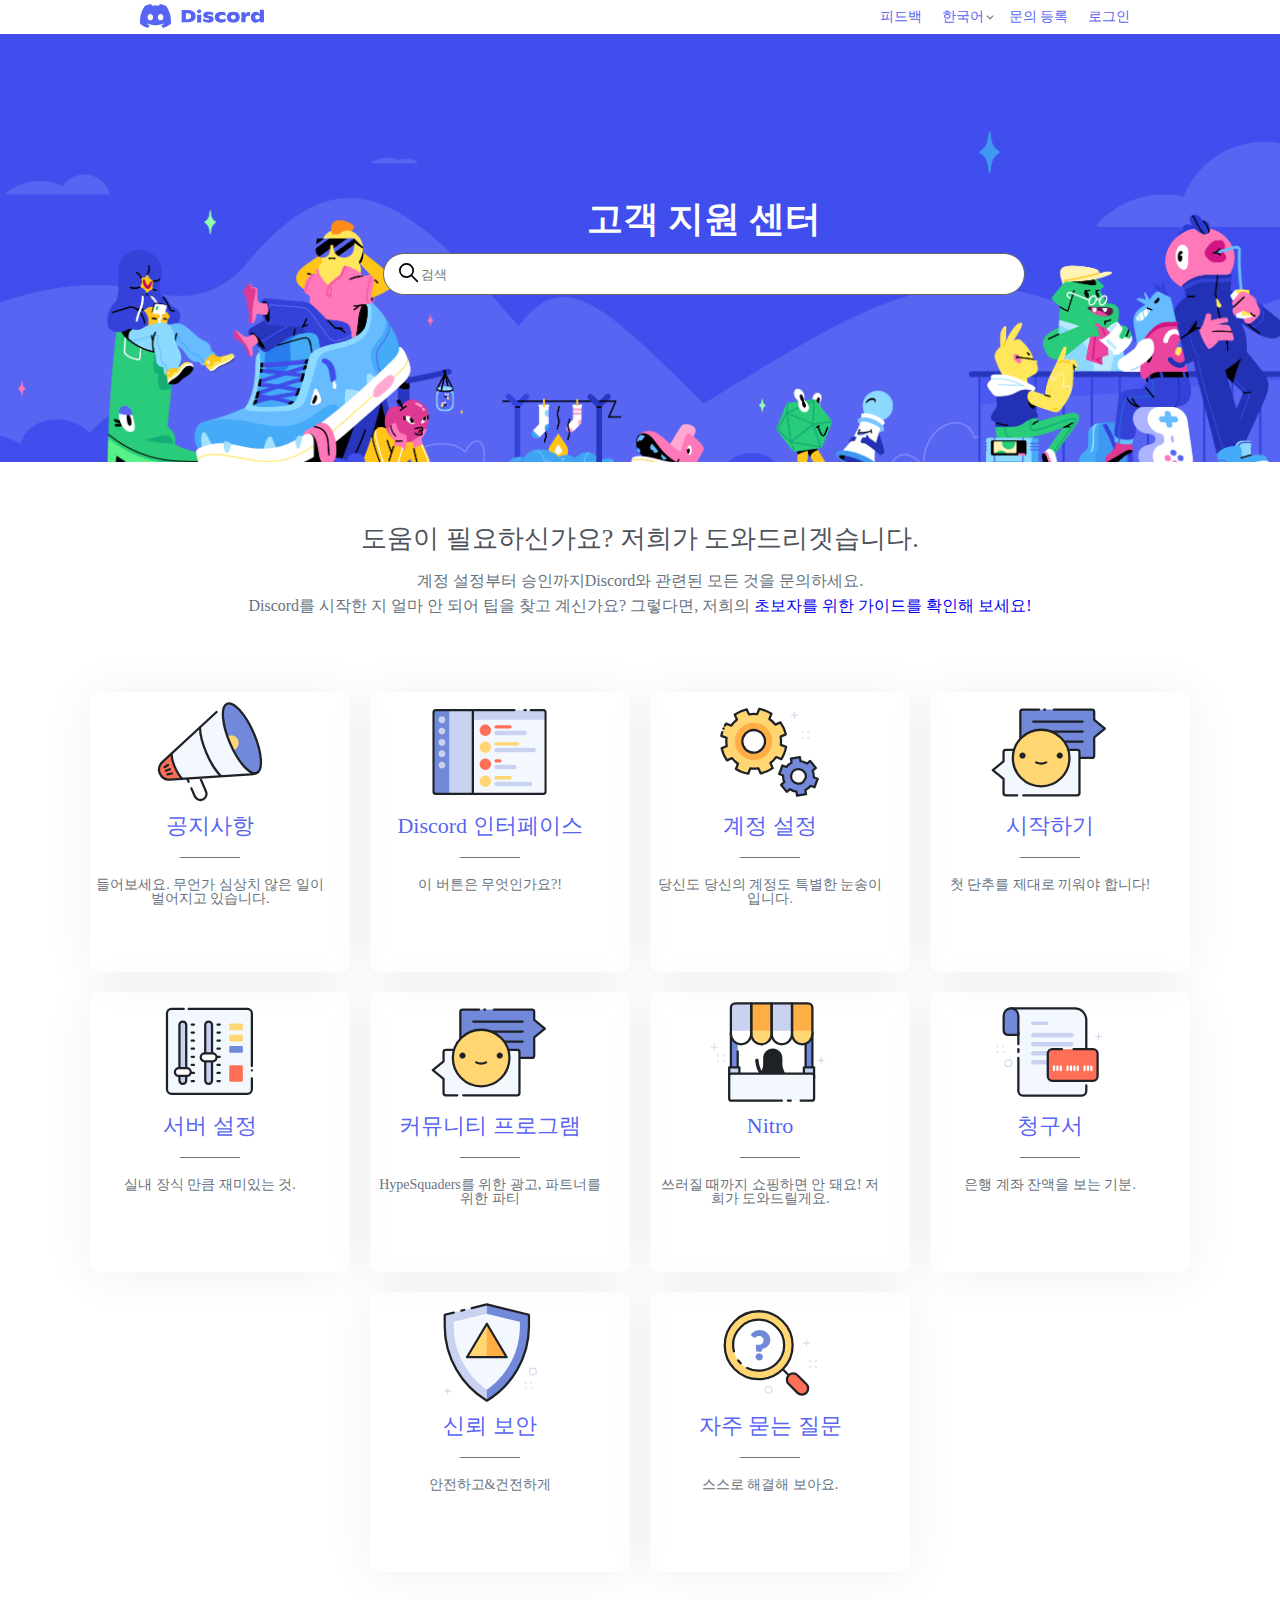
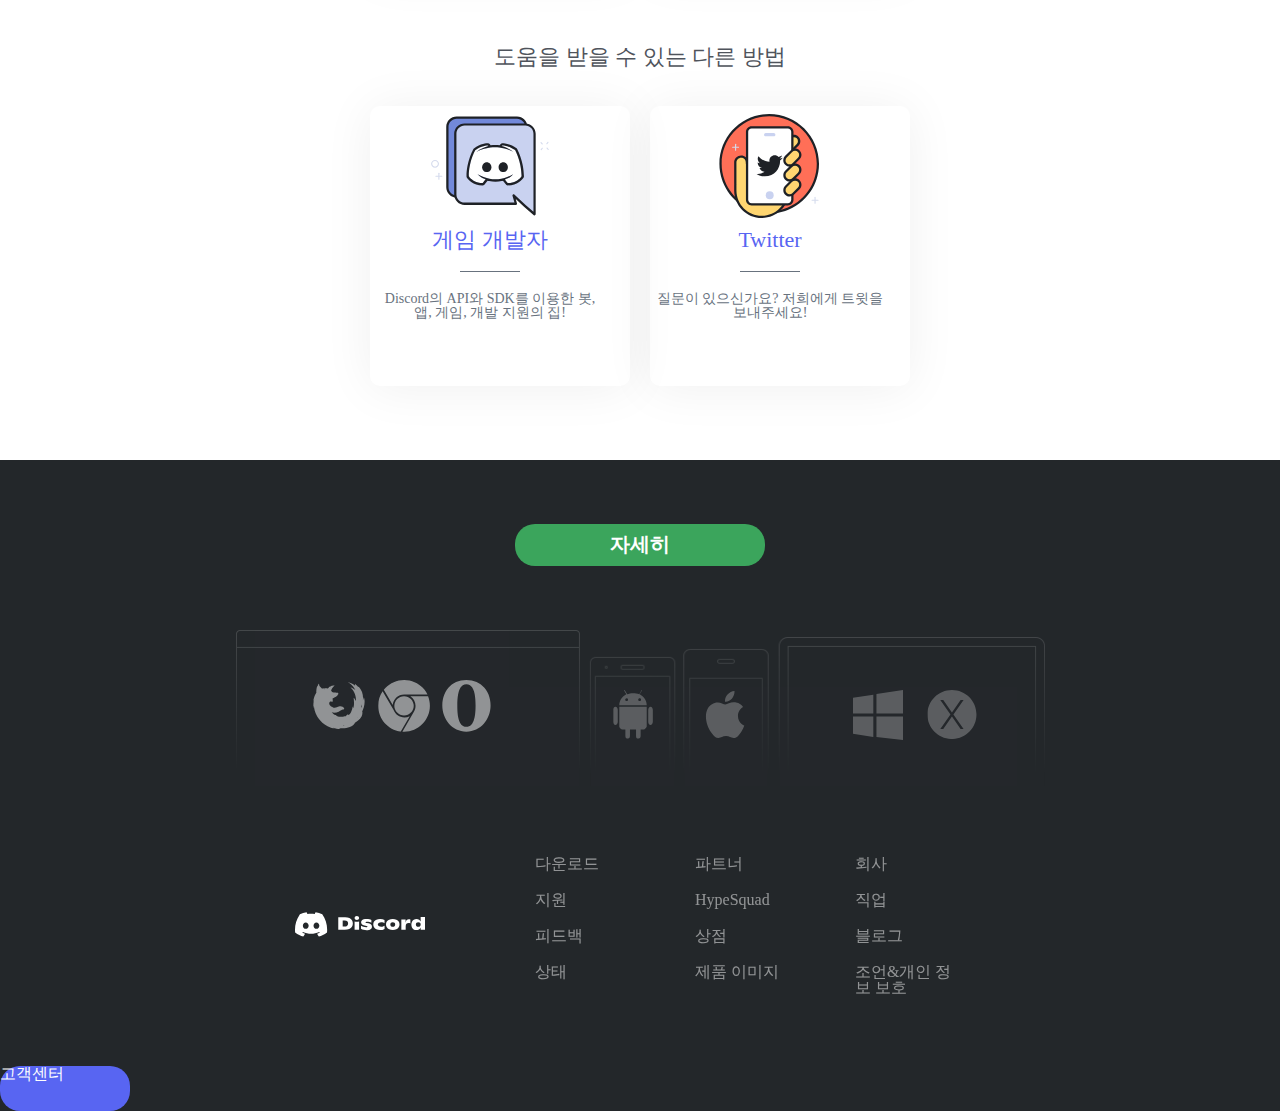
==== commit 34e0d067: "22.09.29 수정" ====
--- a/discord-clone1-main/index.html
+++ b/discord-clone1-main/index.html
@@ -12,8 +12,6 @@
     <header>
         <div class="header-container">
             <h1>
-                <!-- a의 색을 따로 넣어야 하는데 따로 못넣겠어요,,,
-                클래스에 넣기 -->
                 <a href="#" class="unit-link">
                 <svg width="124" height="24" viewBox="0 0 124 24" fill="none" xmlns="http://www.w3.org/2000/svg">
                <g clip-path="url(#clip0)">
@@ -42,7 +40,6 @@
                     <a href="#" class="down-arrow">한국어</a>
                     <a href="#">문의 등록</a>
                 </div>
-                <!-- 햄버거 없어지지가 않음...  미디어 스크린  >>> 못하겠음...-->
                 <div class="mobile-view-header">
                     <a href="#">햄버거</a> 
                 </div>     
@@ -50,8 +47,6 @@
             </div>
         </div>
     </header>
-
-    <!-- 패딩주고 맥스윗스 넣어주기 검색에 -->
 
 <section id="intro">
     <div class="intro">
@@ -247,86 +242,7 @@
     <a href="#" class="click-area">
     <div class="selection-area-content">
         <figure class="img-area">
-            <?xml version="1.0" encoding="utf-8"?>
-<!-- Generator: Adobe Illustrator 22.1.0, SVG Export Plug-In . SVG Version: 6.00 Build 0)  -->
-<svg version="1.1" id="Layer_1" xmlns="http://www.w3.org/2000/svg" xmlns:xlink="http://www.w3.org/1999/xlink" x="0px" y="0px"
-	 viewBox="0 0 212 212" style="enable-background:new 0 0 212 212;" xml:space="preserve">
-<style type="text/css">
-	.st0{fill:none;stroke:#1E2126;stroke-width:6;stroke-linecap:round;stroke-linejoin:round;stroke-miterlimit:10;}
-	.st1{fill:#1E2126;}
-	.st2{fill:#7289DA;}
-	.st3{fill:none;stroke:#1E2126;stroke-width:4;stroke-linecap:round;stroke-linejoin:round;stroke-miterlimit:10;}
-	.st4{fill:#C9D2F0;}
-	.st5{fill:#F3F8FF;}
-	.st6{fill:#FFFFFF;}
-	.st7{fill:#FFD671;}
-	.st8{fill:#FFAD45;}
-	.st9{fill:none;stroke:#D5DBED;stroke-width:2;stroke-linecap:round;stroke-linejoin:round;stroke-miterlimit:10;}
-</style>
-<g>
-	<g>
-		<path class="st0" d="M82.8,120.7c0,0,2,28,18.2,28"/>
-		<path class="st1" d="M112.5,176h-3.2c-12.4,0-22.4-10-22.4-22.4v0c0-2.9,0.6-5.9,1.7-8.6l3.6-8.7c1.1-2.7,1.7-5.6,1.7-8.6V117
-			c0-9.4,7.6-17,17-17h0c9.4,0,17,7.6,17,17v10.8c0,2.9,0.6,5.9,1.7,8.6l3.6,8.7c1.1,2.7,1.7,5.6,1.7,8.6v0
-			C134.9,166,124.9,176,112.5,176z"/>
-	</g>
-	<g>
-		<g>
-			<rect x="36.9" y="72" class="st2" width="12" height="70"/>
-			<polyline class="st3" points="48.9,105 48.9,142 36.9,142 36.9,72 48.9,72 			"/>
-		</g>
-		<g>
-			<rect x="33.9" y="133" class="st4" width="18" height="20"/>
-			<rect x="33.9" y="133" class="st3" width="18" height="20"/>
-		</g>
-	</g>
-	<g>
-		<g>
-			<rect x="168.9" y="72" class="st2" width="12" height="70"/>
-			<rect x="168.9" y="72" class="st3" width="12" height="70"/>
-		</g>
-		<g>
-			<rect x="165.9" y="133" class="st4" width="18" height="20"/>
-			<rect x="165.9" y="133" class="st3" width="18" height="20"/>
-		</g>
-	</g>
-	<path class="st5" d="M179.9,192h-142c-2.2,0-4-1.8-4-4v-40c0-2.2,1.8-4,4-4h142c2.2,0,4,1.8,4,4v40
-		C183.9,190.2,182.1,192,179.9,192z"/>
-	<path class="st3" d="M126.9,192h-89c-2.2,0-4-1.8-4-4v-40c0-2.2,1.8-4,4-4h142c2.2,0,4,1.8,4,4v40c0,2.2-1.8,4-4,4h-19.7"/>
-	<line class="st3" x1="142.7" y1="192" x2="137.7" y2="192"/>
-	<g>
-		<path class="st6" d="M54.9,92.4L54.9,92.4c-9.9,0-18-8.1-18-18V68h36v6.4C72.9,84.3,64.8,92.4,54.9,92.4z"/>
-		<path class="st7" d="M90.9,92.4L90.9,92.4c-9.9,0-18-8.1-18-18V68h36v6.4C108.9,84.3,100.8,92.4,90.9,92.4z"/>
-		<path class="st6" d="M126.9,92.4L126.9,92.4c-9.9,0-18-8.1-18-18V68h36v6.4C144.9,84.3,136.8,92.4,126.9,92.4z"/>
-		<path class="st7" d="M162.9,92.4L162.9,92.4c-9.9,0-18-8.1-18-18V68h36v6.4C180.9,84.3,172.8,92.4,162.9,92.4z"/>
-		<path class="st4" d="M72.9,68.4h-36V28c0-4.4,3.6-8,8-8h28V68.4z"/>
-		<rect x="72.9" y="20" class="st8" width="36" height="48.4"/>
-		<rect x="108.9" y="20" class="st4" width="36" height="48.4"/>
-		<path class="st8" d="M180.9,68.4h-36V20h28c4.4,0,8,3.6,8,8V68.4z"/>
-		<path class="st3" d="M144.9,20v48v0.4v6c0,9.9,8.1,18,18,18l0,0c9.9,0,18-8.1,18-18v-6V68V28c0-4.4-3.6-8-8-8H144.9z"/>
-		<path class="st3" d="M108.9,20v48v0.4v6c0,9.9,8.1,18,18,18l0,0c9.9,0,18-8.1,18-18v-6V68V20H108.9z"/>
-		<path class="st3" d="M72.9,20v48v0.4v6c0,9.9,8.1,18,18,18l0,0c9.9,0,18-8.1,18-18v-6V68V20H72.9z"/>
-		<path class="st3" d="M44.9,20c-4.4,0-8,3.6-8,8v40v0.4v6c0,9.9,8.1,18,18,18l0,0c9.9,0,18-8.1,18-18v-6V68V20H44.9z"/>
-	</g>
-	<g>
-		<g>
-			<line class="st9" x1="7.5" y1="92.4" x2="7.5" y2="102.8"/>
-			<line class="st9" x1="12.8" y1="97.6" x2="2.3" y2="97.6"/>
-		</g>
-		<g>
-			<line class="st9" x1="196.5" y1="115.5" x2="196.5" y2="125.9"/>
-			<line class="st9" x1="201.7" y1="120.7" x2="191.2" y2="120.7"/>
-		</g>
-		<g>
-			<line class="st9" x1="24.7" y1="110.7" x2="22.8" y2="113.2"/>
-			<line class="st9" x1="14.7" y1="121" x2="12.8" y2="123.5"/>
-			<line class="st9" x1="25.2" y1="123.2" x2="23" y2="120.8"/>
-			<line class="st9" x1="14.5" y1="113.4" x2="12.3" y2="111"/>
-		</g>
-	</g>
-</g>
-</svg>
-
+            <object data="img/discrod7n.svg" type="image/svg+xml"></object>
             </figure>
         <h2 class="selection-area-name">Nitro</h2>
         <p class="selection-explane">쓰러질 때까지 쇼핑하면 안 돼요! 저희가 도와드릴게요.</p>
@@ -479,108 +395,8 @@
         <a href="#" class="click-area">
         <div class="selection-area-content">
             <figure class="img-area">
-                <?xml version="1.0" encoding="utf-8"?>
-                <!-- Generator: Adobe Illustrator 22.1.0, SVG Export Plug-In . SVG Version: 6.00 Build 0)  -->
-                <svg version="1.1" id="Layer_1" xmlns="http://www.w3.org/2000/svg" xmlns:xlink="http://www.w3.org/1999/xlink" x="0px" y="0px"
-                     viewBox="0 0 212 212" style="enable-background:new 0 0 212 212;" xml:space="preserve">
-                <style type="text/css">
-                    .st0{fill:#7289DA;}
-                    .st1{fill:#1E2126;}
-                    .st2{fill:#FFFFFF;}
-                    .st3{fill:#C9D2F0;}
-                    .st4{fill:#D5DBED;}
-                </style>
-                <g>
-                    <g>
-                        <path class="st0" d="M153.7,160H47.1c-9,0-16.4-7.3-16.4-16.4V37.1c0-9,7.3-16.4,16.4-16.4h106.6c9,0,16.4,7.3,16.4,16.4v106.6
-                            C170,152.7,162.7,160,153.7,160z"/>
-                    </g>
-                    <g>
-                        <path class="st1" d="M153.7,162H47.1c-10.1,0-18.4-8.2-18.4-18.4V37.1c0-10.1,8.2-18.4,18.4-18.4h106.6c10.1,0,18.4,8.2,18.4,18.4
-                            v106.6C172,153.8,163.8,162,153.7,162z M47.1,22.7c-7.9,0-14.4,6.5-14.4,14.4v106.6c0,7.9,6.5,14.4,14.4,14.4h106.6
-                            c7.9,0,14.4-6.5,14.4-14.4V37.1c0-7.9-6.5-14.4-14.4-14.4H47.1z"/>
-                    </g>
-                    <g>
-                        <rect x="58.7" y="60.3" class="st2" width="110.1" height="85.1"/>
-                    </g>
-                    <g>
-                        <g>
-                            <path class="st1" d="M129.4,99.2c-4.5,0-8.2,3.9-8.2,8.8c0,4.9,3.7,8.8,8.2,8.8c4.5,0,8.2-3.9,8.2-8.8
-                                C137.6,103.2,134,99.2,129.4,99.2z"/>
-                        </g>
-                        <g>
-                            <path class="st1" d="M100.3,99.2c-4.5,0-8.2,3.9-8.2,8.8c0,4.9,3.7,8.8,8.2,8.8c4.5,0,8.2-3.9,8.2-8.8
-                                C108.5,103.2,104.8,99.2,100.3,99.2z"/>
-                        </g>
-                        <g>
-                            <path class="st3" d="M168.4,32.7H61.1c-9,0-16.4,7.3-16.4,16.4v107.2c0,9,7.3,16.4,16.4,16.4h90.7l-4.2-14.7l10.2,9.4l9.6,8.9
-                                l17.3,15v-35v-8V49C184.7,40,177.4,32.7,168.4,32.7z M137.5,136.3c0,0-2.9-3.4-5.2-6.4c10.5-2.9,14.5-9.4,14.5-9.4
-                                c-3.3,2.1-6.4,3.6-9.2,4.7c-4,1.6-7.9,2.8-11.6,3.4c-7.7,1.4-14.7,1.1-20.7,0c-4.5-0.8-8.5-2.1-11.7-3.4
-                                c-1.8-0.7-3.8-1.6-5.9-2.7c-0.3-0.1-0.5-0.3-0.7-0.4c-0.1-0.1-0.2-0.1-0.4-0.2c-1.4-0.8-2.2-1.4-2.2-1.4s3.8,6.3,14,9.3
-                                c-2.4,3-5.3,6.6-5.3,6.6c-17.7-0.5-24.4-12.1-24.4-12.1C68.4,98.7,79.9,78,79.9,78c11.5-8.6,22.4-8.3,22.4-8.3l0.8,0.9
-                                c-14.4,4.1-21,10.4-21,10.4s1.7-1,4.8-2.3c8.6-3.7,15.4-4.7,18.2-5c0.4-0.1,0.9-0.1,1.3-0.2c4.9-0.6,10.4-0.8,16.2-0.1
-                                c7.6,0.9,15.8,3.1,24.1,7.6c0,0-6.3-6-19.9-10.1l1.1-1.3c0,0,10.9-0.3,22.4,8.3c0,0,11.5,20.7,11.5,46.2
-                                C161.9,124.2,155.1,135.8,137.5,136.3z"/>
-                        </g>
-                        <g>
-                            <path class="st1" d="M184.7,193.3c-0.5,0-0.9-0.2-1.3-0.5l-17.3-15l-14.6-13.5l2.2,7.8c0.2,0.6,0.1,1.3-0.3,1.8
-                                c-0.4,0.5-1,0.8-1.6,0.8H61.1c-10.1,0-18.4-8.2-18.4-18.4V49.1c0-10.1,8.2-18.4,18.4-18.4h107.2c10.1,0,18.4,8.2,18.4,18.4v142.3
-                                c0,0.8-0.5,1.5-1.2,1.8C185.3,193.3,185,193.3,184.7,193.3z M147.6,156c0.5,0,1,0.2,1.4,0.5l19.9,18.3l13.9,12.1V49
-                                c0-7.9-6.4-14.4-14.4-14.4H61.1c-7.9,0-14.4,6.5-14.4,14.4v107.2c0,7.9,6.4,14.4,14.4,14.4h88.1l-3.5-12.1
-                                c-0.2-0.9,0.1-1.8,0.9-2.3C146.9,156.1,147.2,156,147.6,156z"/>
-                        </g>
-                    </g>
-                    <g>
-                        <path class="st1" d="M128,69.6c1.2,0,11.5,0.2,22.3,8.3c0,0,11.5,20.7,11.5,46.2c0,0-6.8,11.6-24.4,12.1c0,0-2.9-3.4-5.2-6.4
-                            c10.5-2.9,14.5-9.4,14.5-9.4c-3.3,2.1-6.4,3.6-9.2,4.7c-4,1.6-7.9,2.8-11.6,3.4c-3.5,0.7-6.9,0.9-10.2,0.9c-3.8,0-7.3-0.4-10.5-1
-                            c-4.5-0.8-8.5-2.1-11.7-3.4c-1.8-0.7-3.8-1.6-5.9-2.7c-0.3-0.1-0.5-0.3-0.7-0.4c-0.1-0.1-0.2-0.1-0.4-0.2
-                            c-1.4-0.8-2.2-1.4-2.2-1.4s3.8,6.3,14,9.3c-2.4,3-5.3,6.6-5.3,6.6c-17.7-0.5-24.4-12.1-24.4-12.1C68.4,98.7,79.9,78,79.9,78
-                            c10.8-8.1,21.1-8.3,22.3-8.3c0.1,0,0.1,0,0.1,0l0.8,0.9c-14.4,4.1-21,10.4-21,10.4s1.7-1,4.8-2.3c8.6-3.7,15.4-4.7,18.2-5
-                            c0.4-0.1,0.9-0.1,1.3-0.2c2.8-0.3,5.7-0.6,8.8-0.6c2.4,0,4.9,0.1,7.4,0.4c7.6,0.9,15.8,3.1,24.1,7.6c0,0-6.3-6-19.9-10.1l1.1-1.3
-                            C127.9,69.6,128,69.6,128,69.6 M128,65.6l-0.2,0c-1.1,0-2.2,0.5-2.9,1.4l-1.1,1.3c-0.3,0.3-0.5,0.7-0.7,1.1c0,0,0,0,0,0
-                            c-2.6-0.3-5.2-0.4-7.9-0.4c-2.7,0-5.4,0.2-8.2,0.5c-0.2-0.5-0.4-1.1-0.8-1.5l-0.8-0.9c-0.7-0.8-1.8-1.3-2.9-1.3l-0.2,0
-                            c-2.1,0-13.1,0.4-24.7,9.1c-0.5,0.3-0.8,0.8-1.1,1.3c-0.5,0.9-12,21.9-12,48.2c0,0.7,0.2,1.4,0.5,2c0.3,0.6,8.1,13.5,27.8,14.1
-                            c0,0,0.1,0,0.1,0c1.2,0,2.3-0.5,3.1-1.4c0,0,3-3.6,5.4-6.6c0.1-0.1,0.2-0.2,0.3-0.4c0.9,0.2,1.9,0.4,2.8,0.6c3.7,0.7,7.5,1,11.3,1
-                            c3.7,0,7.3-0.3,10.9-1c0.8-0.1,1.5-0.3,2.3-0.5c0.1,0.1,0.1,0.2,0.2,0.3c2.4,3,5.3,6.5,5.3,6.5c0.8,0.9,1.9,1.4,3.1,1.4
-                            c0,0,0.1,0,0.1,0c19.7-0.6,27.4-13.5,27.8-14.1c0.4-0.6,0.5-1.3,0.5-2c0-26.3-11.5-47.3-12-48.2c-0.3-0.5-0.7-0.9-1.1-1.3
-                            C141.1,66.1,130.1,65.6,128,65.6L128,65.6z"/>
-                    </g>
-                    <g>
-                        <g>
-                            <g>
-                                <path class="st4" d="M206.4,67.7c-0.2,0-0.4-0.1-0.6-0.2c-0.4-0.3-0.5-1-0.2-1.4l2-2.5c0.3-0.4,1-0.5,1.4-0.2
-                                    c0.4,0.3,0.5,1,0.2,1.4l-2,2.5C207,67.6,206.7,67.7,206.4,67.7z"/>
-                            </g>
-                            <g>
-                                <path class="st4" d="M196.4,78.1c-0.2,0-0.4-0.1-0.6-0.2c-0.4-0.3-0.5-1-0.2-1.4l2-2.5c0.3-0.4,1-0.5,1.4-0.2
-                                    c0.4,0.3,0.5,1,0.2,1.4l-2,2.5C197,78,196.7,78.1,196.4,78.1z"/>
-                            </g>
-                            <g>
-                                <path class="st4" d="M208.8,77.8c-0.3,0-0.5-0.1-0.7-0.3l-2.1-2.4c-0.4-0.4-0.3-1,0.1-1.4c0.4-0.4,1-0.3,1.4,0.1l2.1,2.4
-                                    c0.4,0.4,0.3,1-0.1,1.4C209.3,77.7,209.1,77.8,208.8,77.8z"/>
-                            </g>
-                            <g>
-                                <path class="st4" d="M198.2,68c-0.3,0-0.5-0.1-0.7-0.3l-2.1-2.4c-0.4-0.4-0.3-1,0.1-1.4c0.4-0.4,1-0.3,1.4,0.1l2.1,2.4
-                                    c0.4,0.4,0.3,1-0.1,1.4C198.6,67.9,198.4,68,198.2,68z"/>
-                            </g>
-                        </g>
-                        <g>
-                            <g>
-                                <path class="st4" d="M15.7,130.3c-0.6,0-1-0.4-1-1v-10.4c0-0.6,0.4-1,1-1s1,0.4,1,1v10.4C16.7,129.8,16.3,130.3,15.7,130.3z"/>
-                            </g>
-                            <g>
-                                <path class="st4" d="M20.9,125.1H10.5c-0.6,0-1-0.4-1-1s0.4-1,1-1h10.4c0.6,0,1,0.4,1,1S21.5,125.1,20.9,125.1z"/>
-                            </g>
-                        </g>
-                    </g>
-                    <g>
-                        <path class="st4" d="M8.9,109.2c-3.9,0-7-3.1-7-7s3.1-7,7-7s7,3.1,7,7S12.8,109.2,8.9,109.2z M8.9,97.2c-2.8,0-5,2.2-5,5
-                            s2.2,5,5,5s5-2.2,5-5S11.7,97.2,8.9,97.2z"/>
-                    </g>
-                </g>
-                </svg>
-                
-</figure>
+                <object data="img/discord11.svg" type="image/svg+xml"></object>
+            </figure>
 <h2 class="selection-area-name">게임 개발자</h2>
 <p class="selection-explane">Discord의 API와 SDK를 이용한 봇, 앱, 게임, 개발 지원의 집!</p>
 </div>
@@ -591,162 +407,8 @@
     <a href="#" class="click-area">
     <div class="selection-area-content">
         <figure class="img-area">
-            <?xml version="1.0" encoding="utf-8"?>
-            <!-- Generator: Adobe Illustrator 22.1.0, SVG Export Plug-In . SVG Version: 6.00 Build 0)  -->
-            <svg version="1.1" id="Layer_1" xmlns="http://www.w3.org/2000/svg" xmlns:xlink="http://www.w3.org/1999/xlink" x="0px" y="0px"
-                 viewBox="0 0 212 212" style="enable-background:new 0 0 212 212;" xml:space="preserve">
-            <style type="text/css">
-                .st0{fill:#FF6F57;}
-                .st1{fill:#1E2126;}
-                .st2{fill:#FFD671;}
-                .st3{fill:#FFFFFF;}
-                .st4{fill:#C9D2F0;}
-                .st5{fill:#D5DBED;}
-            </style>
-            <g>
-                <g>
-                    <g>
-                        <g>
-                            <circle class="st0" cx="104.6" cy="102.1" r="86"/>
-                        </g>
-                    </g>
-                    <g>
-                        <g>
-                            <path class="st1" d="M104.6,190.1c-48.5,0-88-39.5-88-88c0-48.5,39.5-88,88-88s88,39.5,88,88
-                                C192.6,150.6,153.1,190.1,104.6,190.1z M104.6,18.1c-46.3,0-84,37.7-84,84s37.7,84,84,84s84-37.7,84-84S150.9,18.1,104.6,18.1z"
-                                />
-                        </g>
-                    </g>
-                    <g>
-                        <g>
-                            <path class="st2" d="M91.4,93.6c-9.6,0-18.5,2.9-26,7.9V100c0-5.7-4.7-10.4-10.4-10.4l0,0c-5.7,0-10.4,4.7-10.4,10.4v37.2
-                                c0,0.2,0.1,0.4,0.1,0.7c0,0.8-0.1,1.6-0.1,2.5v8.9c0,25.7,21,46.7,46.7,46.7s46.7-21,46.7-46.7v-8.9
-                                C138.2,114.6,117.1,93.6,91.4,93.6z"/>
-                        </g>
-                    </g>
-                    <g>
-                        <g>
-                            <path class="st1" d="M91.4,197.9c-26.9,0-48.7-21.9-48.7-48.7v-8.9c0-0.8,0-1.6,0.1-2.4c0-0.3-0.1-0.5-0.1-0.7V100
-                                c0-6.8,5.6-12.4,12.4-12.4c6.2,0,11.3,4.5,12.2,10.4c7.3-4.2,15.6-6.4,24.1-6.4c26.9,0,48.7,21.9,48.7,48.7v8.9
-                                C140.2,176.1,118.3,197.9,91.4,197.9z M55.1,91.6c-4.6,0-8.4,3.8-8.4,8.4v37.2c0,0.2,0.1,0.4,0.1,0.5c0,0.1,0,0.2,0,0.2
-                                c0,0.8-0.1,1.6-0.1,2.4v8.9c0,24.7,20.1,44.7,44.7,44.7c24.7,0,44.7-20.1,44.7-44.7v-8.9c0-24.7-20.1-44.7-44.7-44.7
-                                c-8.9,0-17.5,2.6-24.9,7.6c-0.6,0.4-1.4,0.5-2.1,0.1c-0.7-0.3-1.1-1-1.1-1.8V100C63.5,95.4,59.7,91.6,55.1,91.6z"/>
-                        </g>
-                    </g>
-                    <g>
-                        <g>
-                            <path class="st2" d="M154.8,68.8l-9.6,9.6c-3.6,3.6-9.5,3.6-13.1,0l0,0c-3.6-3.6-3.6-9.5,0-13.1l9.6-9.6c3.6-3.6,9.5-3.6,13.1,0
-                                l0,0C158.4,59.3,158.4,65.2,154.8,68.8z"/>
-                        </g>
-                    </g>
-                    <g>
-                        <g>
-                            <path class="st1" d="M138.7,83c-2.9,0-5.8-1.1-7.9-3.3c-4.4-4.4-4.4-11.5,0-15.9l9.6-9.6c4.4-4.4,11.5-4.4,15.9,0
-                                c4.4,4.4,4.4,11.5,0,15.9l-9.6,9.6C144.4,81.9,141.5,83,138.7,83z M148.2,55c-1.9,0-3.7,0.7-5.1,2.1l-9.6,9.6
-                                c-2.8,2.8-2.8,7.4,0,10.2c2.8,2.8,7.4,2.8,10.2,0l9.6-9.6c2.8-2.8,2.8-7.4,0-10.2C151.9,55.7,150.1,55,148.2,55z"/>
-                        </g>
-                    </g>
-                    <g>
-                        <g>
-                            <path class="st3" d="M137.5,173.6h-64c-4.4,0-8-3.6-8-8v-120c0-4.4,3.6-8,8-8h64c4.4,0,8,3.6,8,8v120
-                                C145.5,170,141.9,173.6,137.5,173.6z"/>
-                        </g>
-                    </g>
-                    <g>
-                        <g>
-                            <path class="st1" d="M137.5,175.6h-64c-5.5,0-10-4.5-10-10v-120c0-5.5,4.5-10,10-10h64c5.5,0,10,4.5,10,10v120
-                                C147.5,171.1,143,175.6,137.5,175.6z M73.5,39.6c-3.3,0-6,2.7-6,6v120c0,3.3,2.7,6,6,6h64c3.3,0,6-2.7,6-6v-120c0-3.3-2.7-6-6-6
-                                H73.5z"/>
-                        </g>
-                    </g>
-                    <g>
-                        <g>
-                            <path class="st4" d="M112.5,53.6h-14c-1.7,0-3-1.3-3-3v0c0-1.7,1.3-3,3-3h14c1.7,0,3,1.3,3,3v0
-                                C115.5,52.2,114.1,53.6,112.5,53.6z"/>
-                        </g>
-                    </g>
-                    <g>
-                        <g>
-                            <g>
-                                <path class="st1" d="M96.9,124.3c17.4,0,26.9-14.4,26.9-26.9c0-0.4,0-0.8,0-1.2c1.8-1.3,3.4-3,4.7-4.9
-                                    c-1.7,0.8-3.5,1.3-5.4,1.5c1.9-1.2,3.4-3,4.1-5.2c-1.8,1.1-3.8,1.9-6,2.3c-1.7-1.8-4.2-3-6.9-3c-5.2,0-9.4,4.2-9.4,9.4
-                                    c0,0.7,0.1,1.5,0.2,2.2c-7.8-0.4-14.8-4.1-19.5-9.9c-0.8,1.4-1.3,3-1.3,4.7c0,3.3,1.7,6.2,4.2,7.9c-1.5,0-3-0.5-4.3-1.2
-                                    c0,0,0,0.1,0,0.1c0,4.6,3.3,8.4,7.6,9.3c-0.8,0.2-1.6,0.3-2.5,0.3c-0.6,0-1.2-0.1-1.8-0.2c1.2,3.7,4.7,6.5,8.8,6.6
-                                    c-3.2,2.5-7.3,4-11.7,4c-0.8,0-1.5,0-2.3-0.1C86.6,122.7,91.6,124.3,96.9,124.3"/>
-                            </g>
-                        </g>
-                    </g>
-                    <g>
-                        <g>
-                            <circle class="st4" cx="105.5" cy="157.6" r="7"/>
-                        </g>
-                    </g>
-                    <g>
-                        <g>
-                            <path class="st2" d="M156.8,119.2l-9.6,9.6c-3.6,3.6-9.5,3.6-13.1,0l0,0c-3.6-3.6-3.6-9.5,0-13.1l9.6-9.6
-                                c3.6-3.6,9.5-3.6,13.1,0l0,0C160.4,109.8,160.4,115.6,156.8,119.2z"/>
-                        </g>
-                    </g>
-                    <g>
-                        <g>
-                            <path class="st1" d="M140.7,133.5c-2.9,0-5.8-1.1-7.9-3.3c-4.4-4.4-4.4-11.5,0-15.9l9.6-9.6c4.4-4.4,11.5-4.4,15.9,0
-                                s4.4,11.5,0,15.9c0,0,0,0,0,0l-9.6,9.6C146.5,132.4,143.6,133.5,140.7,133.5z M150.3,105.5c-1.9,0-3.7,0.7-5.1,2.1l-9.6,9.6
-                                c-2.8,2.8-2.8,7.4,0,10.2c2.8,2.8,7.4,2.8,10.2,0l9.6-9.6c2.8-2.8,2.8-7.4,0-10.2C154,106.2,152.1,105.5,150.3,105.5z
-                                 M156.8,119.2L156.8,119.2L156.8,119.2z"/>
-                        </g>
-                    </g>
-                    <g>
-                        <g>
-                            <path class="st2" d="M156.8,92.9l-9.6,9.6c-3.6,3.6-9.5,3.6-13.1,0l0,0c-3.6-3.6-3.6-9.5,0-13.1l9.6-9.6c3.6-3.6,9.5-3.6,13.1,0
-                                l0,0C160.4,83.4,160.4,89.3,156.8,92.9z"/>
-                        </g>
-                    </g>
-                    <g>
-                        <g>
-                            <path class="st2" d="M156.8,145.6l-9.6,9.6c-3.6,3.6-9.5,3.6-13.1,0l0,0c-3.6-3.6-3.6-9.5,0-13.1l9.6-9.6
-                                c3.6-3.6,9.5-3.6,13.1,0l0,0C160.4,136.2,160.4,142.1,156.8,145.6z"/>
-                        </g>
-                    </g>
-                    <g>
-                        <g>
-                            <path class="st1" d="M140.7,159.9c-2.9,0-5.8-1.1-7.9-3.3c-4.4-4.4-4.4-11.5,0-15.9l9.6-9.6c4.4-4.4,11.5-4.4,15.9,0
-                                c2.1,2.1,3.3,4.9,3.3,7.9s-1.2,5.8-3.3,7.9l0,0l-9.6,9.6C146.5,158.8,143.6,159.9,140.7,159.9z M150.3,131.9
-                                c-1.9,0-3.7,0.7-5.1,2.1l-9.6,9.6c-2.8,2.8-2.8,7.4,0,10.2c2.8,2.8,7.4,2.8,10.2,0l9.6-9.6c2.8-2.8,2.8-7.4,0-10.2
-                                C154,132.6,152.1,131.9,150.3,131.9z M156.8,145.6L156.8,145.6L156.8,145.6z"/>
-                        </g>
-                    </g>
-                    <g>
-                        <g>
-                            <path class="st1" d="M140.7,107.2c-2.9,0-5.8-1.1-7.9-3.3c-4.4-4.4-4.4-11.5,0-15.9l9.6-9.6c4.4-4.4,11.5-4.4,15.9,0
-                                c2.1,2.1,3.3,4.9,3.3,7.9c0,3-1.2,5.8-3.3,7.9l-9.6,9.6C146.5,106.1,143.6,107.2,140.7,107.2z M150.3,79.1
-                                c-1.9,0-3.7,0.7-5.1,2.1l-9.6,9.6c-2.8,2.8-2.8,7.4,0,10.2c2.8,2.8,7.4,2.8,10.2,0l9.6-9.6c2.8-2.8,2.8-7.4,0-10.2
-                                C154,79.8,152.1,79.1,150.3,79.1z"/>
-                        </g>
-                    </g>
-                </g>
-                <g>
-                    <g>
-                        <g>
-                            <path class="st5" d="M185.6,172.9c-0.6,0-1-0.4-1-1v-10.4c0-0.6,0.4-1,1-1s1,0.4,1,1v10.4C186.6,172.4,186.2,172.9,185.6,172.9z
-                                "/>
-                        </g>
-                        <g>
-                            <path class="st5" d="M190.8,167.6h-10.4c-0.6,0-1-0.4-1-1s0.4-1,1-1h10.4c0.6,0,1,0.4,1,1S191.4,167.6,190.8,167.6z"/>
-                        </g>
-                    </g>
-                    <g>
-                        <g>
-                            <path class="st5" d="M45.2,79.1c-0.6,0-1-0.4-1-1V67.7c0-0.6,0.4-1,1-1s1,0.4,1,1v10.4C46.2,78.6,45.8,79.1,45.2,79.1z"/>
-                        </g>
-                        <g>
-                            <path class="st5" d="M50.4,73.9H40c-0.6,0-1-0.4-1-1s0.4-1,1-1h10.4c0.6,0,1,0.4,1,1S51,73.9,50.4,73.9z"/>
-                        </g>
-                    </g>
-                </g>
-            </g>
-            </svg>
-            
-</figure>
+            <object data="img/discord12n.svg" type="image/svg+xml"></object>
+        </figure>
 <h2 class="selection-area-name">Twitter</h2>
 <p class="selection-explane">질문이 있으신가요? 저희에게 트윗을 보내주세요!</p>
 </div>
@@ -754,7 +416,6 @@
 </div>
 </section>
 
-<!-- 풋터에 있는 그림들은 수동조절인가요..? 조절하는 방법 -->
 <footer>
     <section id="footer-area">
         <div class="more">
@@ -764,9 +425,12 @@
                 </a>
             </h3>
             </div>
+
         <figure class="footer-contents">
             <div class="app-browser">
-                <svg width="174" height="50" viewBox="0 0 174 50" xmlns="http://www.w3.org/2000/svg" xmlns:xlink="http://www.w3.org/1999/xlink"><title>Artboard 8</title><defs><path id="a" d="M0 0h50v50H0"/><path id="c" d="M0 0h50v50H0"/></defs><g fill="none" fill-rule="evenodd"><path d="M124 0h50v50h-50z"/><path d="M148.24 0C134.717 0 125 9.91 125 24.766 125 37.99 134.45 50 148.242 50c13.926 0 23.425-12.008 23.425-25.234C171.667 9.792 161.64 0 148.24 0zm-8.736 24.352c0-9.03 1.254-20.28 8.738-20.28s8.918 10.578 8.918 20.28c0 8.425-.736 20.946-8.918 20.946-8.068 0-8.742-12.598-8.738-20.946z" fill="#FFF"/><path d="M63 0h50v50H63z"/><path d="M88 15.625c5.177 0 9.375 4.198 9.375 9.375S93.177 34.375 88 34.375 78.625 30.177 78.625 25s4.198-9.375 9.375-9.375" fill="#FFF"/><g transform="translate(63)"><mask id="b" fill="#fff"><use xlink:href="#a"/></mask><path d="M25.105 13.95h22.55C43.558 5.682 35.026 0 25.162 0 17.178 0 10.065 3.725 5.47 9.528l8.604 14.69c.426-5.724 5.198-10.24 11.033-10.268" fill="#FFF" mask="url(#b)"/></g><path d="M111.22 15.625H94.095c3.03 1.98 5.034 5.414 5.034 9.32 0 1.92-.484 3.726-1.337 5.302l.006.004-11.362 19.694c.546.036 1.097.056 1.653.056C101.85 50 113 38.782 113 24.945c0-3.294-.633-6.44-1.78-9.32" fill="#FFF"/><g transform="translate(63)"><mask id="d" fill="#fff"><use xlink:href="#c"/></mask><path d="M25.37 36.198c-4.865 0-9.01-3.077-10.575-7.384l-10.5-17.876C1.583 14.958 0 19.796 0 25.003 0 37.718 9.436 48.235 21.716 50l8.753-15.016c-1.532.776-3.265 1.214-5.1 1.214" fill="#FFF" mask="url(#d)"/></g><g><path d="M0 0h50v50H0z"/><path d="M47.054 24.885c-.002.033-.006.064-.01.097v.002l-.006.068c0 .015-.003.027-.004.04-.047.424-.103.84-.17 1.252v.002c-.085.068-.173.134-.265.2-.094.07-.184.132-.266.193.06-.377.112-.75.152-1.114l-.045.006c.246-.526.485-1.152.67-1.876.012-.05.025-.102.04-.15-.02.43-.052.86-.096 1.28M43.858 6.243c.028.022.057.047.085.075-.033-.03-.06-.056-.085-.076M43.68 35.75l-.164.256c.096-.172.198-.36.306-.565-.05.112-.095.214-.14.31m-.576.953c.128-.236.262-.46.4-.68-.153.276-.29.504-.4.68m-.12.214c0-.002.003-.002.003-.004l.027-.014-.03.017m-10.327 3.26l-.08.038h-.004c.03-.01.056-.024.084-.038.636-.292 1.25-.643 1.822-1.062-.524.392-1.13.76-1.822 1.062m-3.394 4.193c.016-.085.043-.173.08-.265.694-.13.98-.247 1.017-.26-.043.028-.42.274-1.097.525M15.99 23.91c.04.063.086.128.136.193-.05-.065-.097-.128-.137-.192M10.774 8.926c-.152-.054-.305-.1-.458-.14.7-.196 1.268-.248 1.565-.213 0 .002-.364.03-1.107.353M8.67 8.542c.05-.02.1-.04.15-.058.04.033.078.063.112.088-.098-.013-.186-.022-.263-.03M4.177 6.405c0 .016-.016.016 0 0m-.127.24c-.007.043-.01-.042-.015-.13v-.002l.013-.05.008.155-.005.028m-.022-.248c.002-.008.005-.012.007-.017v.043c0 .005-.002.01-.004.014 0-.015 0-.028-.002-.04M1.284 18.464c-.01.024-.017.05-.022.075-.015.027-.032.054-.05.08l.033-.09c0-.003 0-.004.002-.005.04-.112.08-.22.122-.325-.033.087-.06.176-.086.265M22.86 15.54c.052-.033.137-.097.238-.184v-.002l.017-.01c.03-.025.072-.06.123-.105-.106.103-.214.195-.322.273-.024.017-.072.046-.14.088.038-.026.067-.046.084-.06m.8-.794v-.012l.003-.003c.014-.057.028-.12.042-.19h.002c.017-.087.034-.182.048-.28l.137-.14c.022-.025.043-.05.064-.072-.035.13-.05.224-.062.303l-.003.018c-.005.046-.01.087-.017.125-.073.115-.15.22-.23.317l.016-.064m.307-1.117c.006.016.008.06 0 .122-.002.03-.005.065-.013.105l-.01-.103c-.004-.098 0-.182.023-.125m.14.18c.007.002.016.002.024.002.007 0 .013-.002.02-.003-.008.016-.02.033-.035.052l-.034.044c.01-.033.018-.063.026-.097m23.41 16.694c-.002.01-.006.016-.01.023-.05.092-.1.185-.158.28.053-.1.105-.204.162-.314l.007.01c1.506-2.846 3.245-8.285 1.907-13.125l-.06-.21c-.025-.09-.054-.176-.082-.264 0 0 0-.002-.002-.003.002 0 0-.002 0-.002l-.018-.057-.02-.057c-.014-.045-.03-.09-.045-.134l-.006-.018v.005c-.03.094-.435 1.313-.965 3.1.29-2.683.087-5.48-.847-8.063-.442-1.23-.99-2.253-1.528-3.07l-.004-.006c-.69-1.13-1.45-1.99-2.05-2.408-.007-.004-.01-.01-.014-.01l.037.042c-.038-.03-.06-.05-.066-.055.005.034.056.315.143.788-1.24-1.973-3.097-2.978-3.38-3.124-.004 0-.01-.003-.013-.006l-.038-.025s.102.58.256 1.82c-1.96-1.565-4.325-2.845-7.14-3.62 4.604 3.03 6.317 5.61 7.394 7.904-1.232-1.26-3.33-2.564-4.76-2.677 2.103 1.57 5.618 6.188 5.324 13.185-.95-2.384-2.235-3.37-2.235-3.37 0 .02.002.04.005.06l-.034-.03c.276 2.527.367 4.34.346 5.707 0 .047 0 .095-.003.144-.002.11-.007.22-.01.327-.004.104-.008.203-.014.3-.005.12-.012.238-.02.355-.007.082-.012.163-.02.24-.006.103-.016.203-.028.304-.13 1.217-.364 1.986-.572 2.784-.258-1.107-.6-1.72-.6-1.72l-.008.074c-.007-.016-.014-.03-.02-.047 0 0-.086 2.182-1.502 5.3-.166.364-.333.69-.497.98-.027.047-.055.094-.084.14-.026.047-.053.092-.082.136l-.124.2c-.04.057-.075.113-.114.167-.035.053-.07.104-.107.153-.525.715-1.003 1.075-1.354 1.19-.122.04-.23.05-.317.035-.093-.01-.156-.04-.183-.058l-.017-.01c.03-.313.07-.625-.014-.837 0 0-.453.156-.75.566-.114.17-.27.327-.468.483.01-.023.324-.452.298-.44-.17.143-.37.313-.553.51-.694.723-1.33 1.53-1.657 1.304.297-.1.552-.482.61-.864-.27.198-.964.708-2.522.95-.638.098-3.343.594-6.955-1.22.523-.056 1.316-.24 1.91.114-.594-.65-2.053-.524-3.087-.85-.906-.283-2.082-1.558-2.762-2.195 2.418.592 4.965.293 6.704-.56.093-.048.186-.095.275-.143.166-.09.323-.188.472-.29 1.044-.722 2.513-1.762 3.333-1.845.1 0 .197.01.293.032.906.2 1.515-.708.807-1.53-.708-.82-2.436-1.912-4.773-1.33-1.8.452-3.315 1.883-5.836.89-.156-.055-.31-.126-.467-.21-.157-.086.523.098.353 0-.482-.185-1.36-.582-1.587-.738-.042-.03.37.07.326.042-.48-.285-.858-.557-1.154-.816-.038-.034-.075-.068-.11-.102-.05-.045-.097-.09-.14-.136-.04-.04-.077-.08-.114-.12l-.05-.058c-.018-.02-.034-.037-.05-.057-.856-1.04-.598-2-.45-2.52.132-.47.49-.888.724-1.055.03-.023.058-.04.084-.05.34.126.552.24.552.24s-.156-.24-.255-.37c.027-.013.042-.013.07-.027.283.1.92.327 1.232.497.44.212.58.44.58.44s.1-.072 0-.284c-.042-.1-.197-.37-.622-.624h.014c.227.084.467.198.722.354.085-.383.24-.78.142-1.474-.085-.495-.07-.61-.184-.793-.1-.156.028-.212.184-.085-.043-.127-.1-.24-.156-.368l.002-.007c-.04-.084-.1-.26-.23-.448-.024-.038-.052-.074-.084-.113l-.18-.262c-.073-.09-.148-.178-.216-.29l.008-.013.007-.01c.223.337.448.64.62.9.062.062.106.097.14.107.238-.332 1.05-.87 1.875-1.366.138-.082.275-.164.41-.242-.51.317-1.04.658-1.46.966l-.018.013c-.447.33-.77.617-.804.792.75-.906 3.71-2.28 4.377-2.988.085-.092.155-.172.212-.24-.004.016-.01.03-.014.04.382-.296.552-.58.722-.99.17-.425.37-1.417-.198-1.63-.442-.107-.833-.187-1.52-.185h-.037c-.592-.045-1.39-.064-2.466-.056-1.573.014-2.31-1.36-2.564-1.94l-.014.05-.015-.036C17.93 8.6 18.85 7.156 20.282 5.98c.085-.07-.34.043-.255-.028.1-.085.708-.383.82-.44.143-.084-.664-.297-1.344-.155-.66.135-.808.218-1.136.384h-.002c-.017.01-.034.02-.052.028.004-.005.007-.01.01-.012.154-.155.596-.37.486-.357-.752.17-1.644.665-2.395 1.19 0-.072 0-.128.014-.227-.355.184-1.22.85-1.43 1.345 0-.113 0-.17-.016-.283-.24.227-.48.496-.694.78 0 0 0 .005-.004.01 0 .002-.006.003-.01.003-.708-.174-1.38-.282-2.02-.33-.093-.007-.184-.013-.274-.017-.054 0-.108-.002-.16-.005-.125-.004-.248-.005-.367-.004-.082 0-.165.003-.244.005h-.016l-.22.01c-.067.003-.134.007-.2.012-.788.05-1.52.192-2.2.405-.536-.436-1.328-1.196-1.932-2.17-.01-.016-.02-.02-.027-.013-.007.003-.013.016-.017.03-.02.053-.03.14-.058.11h-.002c-.007.004-.014 0-.024-.015 0 0 0-.003-.003-.004.003-.003.006-.01.007-.015-.377-.682-.683-1.83-.725-2.643l-.014.01c-.01.004-.023.014-.04.027V3.6c0-.01-.003-.02-.003-.028 0 0-.623.354-1.02 1.63-.04.127-.075.223-.106.305-.005.054-.01.108-.01.142.032-.092.07-.188.117-.324.01-.038.022-.078.04-.125-.013.046-.028.088-.04.126-.006.02-.012.04-.016.06v.025c-.037.11-.07.19-.098.273-.003.01-.003-.006 0-.034-.007.01-.01.02-.014.033-.006.017-.003-.047.003-.126l-.045.126c-.008.027.005-.145.013-.264-.05.08-.12.178-.18.284.01-.03.023-.058.037-.085 0-.004 0-.005.003-.007.052-.082.103-.157.14-.22.004-.056.006-.093 0-.08-.07.157-.296.412-.367.695-.043.168-.105.28-.143.452-.003-.063-.006-.11-.012-.083v.003c-.002-.01-.007-.017-.014-.017h-.013l-.014.036c-.004-.033-.01-.052-.014-.037-.185.467-.34 1.005-.483 1.614-.14.675-.277 1.523-.303 2.544v.015c-.055.947-.018 1.653.034 1.79l.01-.01c.003-.002.004-.003.004-.005.03-.028.053-.055.074-.08 0 .02.003.04.006.06-.017.02-.034.04-.05.064-.013.013-.023 0-.033-.038-.608.834-.99 1.54-1.145 1.894C1.358 15.64.608 17.848 0 21.273l.035-.11c.003-.004.005-.01.006-.014l-.02.12s-.002 0-.002.002c0 .01-.004.023-.005.034 0 0 .014-.057.056-.156-.015.043-.015.1-.03.142 0 0 .058-.156.157-.44.01-.052.018-.104.03-.157.19-.497.51-1.252.96-2.07-.582 1.845-1.043 4.68-.763 8.9 0-.014.004-.036.007-.065 0-.004 0-.005.002-.007 0 .033.003.065.006.1 0-.022.005-.064.012-.128.002-.01.002-.018.002-.028v.015c0 .05 0 .09.014.14 0-.056.028-.297.085-.665-.002-.05-.005-.098-.006-.148v-.002c.07-.462.18-1.09.338-1.814.165 2.844.853 6.308 3.054 10.08 1.7 2.903 6.162 9.645 17.366 12.166-.048-.014-.097-.028-.143-.044.06.016.122.03.184.044-.51-.142-.95-.354-1.275-.552-.03-.01-.06-.016-.088-.025-.41-.246-.65-.46-.675-.484.03.008.285.09.7.206l.006.004c1.303.368 4.263 1.12 6.586 1.034l-.07-.014-.036-.01c-.01 0-.022-.004-.035-.006h-.005c-.237-.05-.42-.114-.565-.184-.4-.194-.495-.423-.495-.423s.12.007.337.012l.017.015c1.543.043 8.894.1 12.93-3.088 1.007-.75 1.66-1.63 1.87-2.422 0 0-.005.006-.02.013.003-.006.004-.01.004-.017-.01.008-.02.014-.04.02-.068.03-.192.09-.382.178.14-.067.28-.138.423-.213l-.004-.044-.007-.105h-.015l.07-.037c-.007.044-.016.088-.026.132l-.007.03.003.018.003.013s-.003.005-.013.01v.005c.467-.24.935-.524 1.416-.85.83-.562 1.78-1.28 2.67-2.14.16-.154.316-.313.47-.476l.023-.025c.014-.016.03-.03.044-.047.082-.088.164-.178.245-.27l.03-.036c.102-.116.204-.23.3-.35.417-.504.742-.997.997-1.458l.037-.067.035-.067.01-.017c.004-.007.008-.012.01-.02.538-.997.897-2.11.964-3.342-.02.287-.087.57-.194.846-.018.05-.038.098-.06.146.028-.08.053-.158.076-.236.27-.927.245-1.754-.095-2.322" fill="#FFF"/></g></g></svg>
+                  <a href="#" class="footerimg">
+                    <svg width="174" height="50" viewBox="0 0 174 50" xmlns="http://www.w3.org/2000/svg" xmlns:xlink="http://www.w3.org/1999/xlink"><title>Artboard 8</title><defs><path id="a" d="M0 0h50v50H0"/><path id="c" d="M0 0h50v50H0"/></defs><g fill="none" fill-rule="evenodd"><path d="M124 0h50v50h-50z"/><path d="M148.24 0C134.717 0 125 9.91 125 24.766 125 37.99 134.45 50 148.242 50c13.926 0 23.425-12.008 23.425-25.234C171.667 9.792 161.64 0 148.24 0zm-8.736 24.352c0-9.03 1.254-20.28 8.738-20.28s8.918 10.578 8.918 20.28c0 8.425-.736 20.946-8.918 20.946-8.068 0-8.742-12.598-8.738-20.946z" fill="#FFF"/><path d="M63 0h50v50H63z"/><path d="M88 15.625c5.177 0 9.375 4.198 9.375 9.375S93.177 34.375 88 34.375 78.625 30.177 78.625 25s4.198-9.375 9.375-9.375" fill="#FFF"/><g transform="translate(63)"><mask id="b" fill="#fff"><use xlink:href="#a"/></mask><path d="M25.105 13.95h22.55C43.558 5.682 35.026 0 25.162 0 17.178 0 10.065 3.725 5.47 9.528l8.604 14.69c.426-5.724 5.198-10.24 11.033-10.268" fill="#FFF" mask="url(#b)"/></g><path d="M111.22 15.625H94.095c3.03 1.98 5.034 5.414 5.034 9.32 0 1.92-.484 3.726-1.337 5.302l.006.004-11.362 19.694c.546.036 1.097.056 1.653.056C101.85 50 113 38.782 113 24.945c0-3.294-.633-6.44-1.78-9.32" fill="#FFF"/><g transform="translate(63)"><mask id="d" fill="#fff"><use xlink:href="#c"/></mask><path d="M25.37 36.198c-4.865 0-9.01-3.077-10.575-7.384l-10.5-17.876C1.583 14.958 0 19.796 0 25.003 0 37.718 9.436 48.235 21.716 50l8.753-15.016c-1.532.776-3.265 1.214-5.1 1.214" fill="#FFF" mask="url(#d)"/></g><g><path d="M0 0h50v50H0z"/><path d="M47.054 24.885c-.002.033-.006.064-.01.097v.002l-.006.068c0 .015-.003.027-.004.04-.047.424-.103.84-.17 1.252v.002c-.085.068-.173.134-.265.2-.094.07-.184.132-.266.193.06-.377.112-.75.152-1.114l-.045.006c.246-.526.485-1.152.67-1.876.012-.05.025-.102.04-.15-.02.43-.052.86-.096 1.28M43.858 6.243c.028.022.057.047.085.075-.033-.03-.06-.056-.085-.076M43.68 35.75l-.164.256c.096-.172.198-.36.306-.565-.05.112-.095.214-.14.31m-.576.953c.128-.236.262-.46.4-.68-.153.276-.29.504-.4.68m-.12.214c0-.002.003-.002.003-.004l.027-.014-.03.017m-10.327 3.26l-.08.038h-.004c.03-.01.056-.024.084-.038.636-.292 1.25-.643 1.822-1.062-.524.392-1.13.76-1.822 1.062m-3.394 4.193c.016-.085.043-.173.08-.265.694-.13.98-.247 1.017-.26-.043.028-.42.274-1.097.525M15.99 23.91c.04.063.086.128.136.193-.05-.065-.097-.128-.137-.192M10.774 8.926c-.152-.054-.305-.1-.458-.14.7-.196 1.268-.248 1.565-.213 0 .002-.364.03-1.107.353M8.67 8.542c.05-.02.1-.04.15-.058.04.033.078.063.112.088-.098-.013-.186-.022-.263-.03M4.177 6.405c0 .016-.016.016 0 0m-.127.24c-.007.043-.01-.042-.015-.13v-.002l.013-.05.008.155-.005.028m-.022-.248c.002-.008.005-.012.007-.017v.043c0 .005-.002.01-.004.014 0-.015 0-.028-.002-.04M1.284 18.464c-.01.024-.017.05-.022.075-.015.027-.032.054-.05.08l.033-.09c0-.003 0-.004.002-.005.04-.112.08-.22.122-.325-.033.087-.06.176-.086.265M22.86 15.54c.052-.033.137-.097.238-.184v-.002l.017-.01c.03-.025.072-.06.123-.105-.106.103-.214.195-.322.273-.024.017-.072.046-.14.088.038-.026.067-.046.084-.06m.8-.794v-.012l.003-.003c.014-.057.028-.12.042-.19h.002c.017-.087.034-.182.048-.28l.137-.14c.022-.025.043-.05.064-.072-.035.13-.05.224-.062.303l-.003.018c-.005.046-.01.087-.017.125-.073.115-.15.22-.23.317l.016-.064m.307-1.117c.006.016.008.06 0 .122-.002.03-.005.065-.013.105l-.01-.103c-.004-.098 0-.182.023-.125m.14.18c.007.002.016.002.024.002.007 0 .013-.002.02-.003-.008.016-.02.033-.035.052l-.034.044c.01-.033.018-.063.026-.097m23.41 16.694c-.002.01-.006.016-.01.023-.05.092-.1.185-.158.28.053-.1.105-.204.162-.314l.007.01c1.506-2.846 3.245-8.285 1.907-13.125l-.06-.21c-.025-.09-.054-.176-.082-.264 0 0 0-.002-.002-.003.002 0 0-.002 0-.002l-.018-.057-.02-.057c-.014-.045-.03-.09-.045-.134l-.006-.018v.005c-.03.094-.435 1.313-.965 3.1.29-2.683.087-5.48-.847-8.063-.442-1.23-.99-2.253-1.528-3.07l-.004-.006c-.69-1.13-1.45-1.99-2.05-2.408-.007-.004-.01-.01-.014-.01l.037.042c-.038-.03-.06-.05-.066-.055.005.034.056.315.143.788-1.24-1.973-3.097-2.978-3.38-3.124-.004 0-.01-.003-.013-.006l-.038-.025s.102.58.256 1.82c-1.96-1.565-4.325-2.845-7.14-3.62 4.604 3.03 6.317 5.61 7.394 7.904-1.232-1.26-3.33-2.564-4.76-2.677 2.103 1.57 5.618 6.188 5.324 13.185-.95-2.384-2.235-3.37-2.235-3.37 0 .02.002.04.005.06l-.034-.03c.276 2.527.367 4.34.346 5.707 0 .047 0 .095-.003.144-.002.11-.007.22-.01.327-.004.104-.008.203-.014.3-.005.12-.012.238-.02.355-.007.082-.012.163-.02.24-.006.103-.016.203-.028.304-.13 1.217-.364 1.986-.572 2.784-.258-1.107-.6-1.72-.6-1.72l-.008.074c-.007-.016-.014-.03-.02-.047 0 0-.086 2.182-1.502 5.3-.166.364-.333.69-.497.98-.027.047-.055.094-.084.14-.026.047-.053.092-.082.136l-.124.2c-.04.057-.075.113-.114.167-.035.053-.07.104-.107.153-.525.715-1.003 1.075-1.354 1.19-.122.04-.23.05-.317.035-.093-.01-.156-.04-.183-.058l-.017-.01c.03-.313.07-.625-.014-.837 0 0-.453.156-.75.566-.114.17-.27.327-.468.483.01-.023.324-.452.298-.44-.17.143-.37.313-.553.51-.694.723-1.33 1.53-1.657 1.304.297-.1.552-.482.61-.864-.27.198-.964.708-2.522.95-.638.098-3.343.594-6.955-1.22.523-.056 1.316-.24 1.91.114-.594-.65-2.053-.524-3.087-.85-.906-.283-2.082-1.558-2.762-2.195 2.418.592 4.965.293 6.704-.56.093-.048.186-.095.275-.143.166-.09.323-.188.472-.29 1.044-.722 2.513-1.762 3.333-1.845.1 0 .197.01.293.032.906.2 1.515-.708.807-1.53-.708-.82-2.436-1.912-4.773-1.33-1.8.452-3.315 1.883-5.836.89-.156-.055-.31-.126-.467-.21-.157-.086.523.098.353 0-.482-.185-1.36-.582-1.587-.738-.042-.03.37.07.326.042-.48-.285-.858-.557-1.154-.816-.038-.034-.075-.068-.11-.102-.05-.045-.097-.09-.14-.136-.04-.04-.077-.08-.114-.12l-.05-.058c-.018-.02-.034-.037-.05-.057-.856-1.04-.598-2-.45-2.52.132-.47.49-.888.724-1.055.03-.023.058-.04.084-.05.34.126.552.24.552.24s-.156-.24-.255-.37c.027-.013.042-.013.07-.027.283.1.92.327 1.232.497.44.212.58.44.58.44s.1-.072 0-.284c-.042-.1-.197-.37-.622-.624h.014c.227.084.467.198.722.354.085-.383.24-.78.142-1.474-.085-.495-.07-.61-.184-.793-.1-.156.028-.212.184-.085-.043-.127-.1-.24-.156-.368l.002-.007c-.04-.084-.1-.26-.23-.448-.024-.038-.052-.074-.084-.113l-.18-.262c-.073-.09-.148-.178-.216-.29l.008-.013.007-.01c.223.337.448.64.62.9.062.062.106.097.14.107.238-.332 1.05-.87 1.875-1.366.138-.082.275-.164.41-.242-.51.317-1.04.658-1.46.966l-.018.013c-.447.33-.77.617-.804.792.75-.906 3.71-2.28 4.377-2.988.085-.092.155-.172.212-.24-.004.016-.01.03-.014.04.382-.296.552-.58.722-.99.17-.425.37-1.417-.198-1.63-.442-.107-.833-.187-1.52-.185h-.037c-.592-.045-1.39-.064-2.466-.056-1.573.014-2.31-1.36-2.564-1.94l-.014.05-.015-.036C17.93 8.6 18.85 7.156 20.282 5.98c.085-.07-.34.043-.255-.028.1-.085.708-.383.82-.44.143-.084-.664-.297-1.344-.155-.66.135-.808.218-1.136.384h-.002c-.017.01-.034.02-.052.028.004-.005.007-.01.01-.012.154-.155.596-.37.486-.357-.752.17-1.644.665-2.395 1.19 0-.072 0-.128.014-.227-.355.184-1.22.85-1.43 1.345 0-.113 0-.17-.016-.283-.24.227-.48.496-.694.78 0 0 0 .005-.004.01 0 .002-.006.003-.01.003-.708-.174-1.38-.282-2.02-.33-.093-.007-.184-.013-.274-.017-.054 0-.108-.002-.16-.005-.125-.004-.248-.005-.367-.004-.082 0-.165.003-.244.005h-.016l-.22.01c-.067.003-.134.007-.2.012-.788.05-1.52.192-2.2.405-.536-.436-1.328-1.196-1.932-2.17-.01-.016-.02-.02-.027-.013-.007.003-.013.016-.017.03-.02.053-.03.14-.058.11h-.002c-.007.004-.014 0-.024-.015 0 0 0-.003-.003-.004.003-.003.006-.01.007-.015-.377-.682-.683-1.83-.725-2.643l-.014.01c-.01.004-.023.014-.04.027V3.6c0-.01-.003-.02-.003-.028 0 0-.623.354-1.02 1.63-.04.127-.075.223-.106.305-.005.054-.01.108-.01.142.032-.092.07-.188.117-.324.01-.038.022-.078.04-.125-.013.046-.028.088-.04.126-.006.02-.012.04-.016.06v.025c-.037.11-.07.19-.098.273-.003.01-.003-.006 0-.034-.007.01-.01.02-.014.033-.006.017-.003-.047.003-.126l-.045.126c-.008.027.005-.145.013-.264-.05.08-.12.178-.18.284.01-.03.023-.058.037-.085 0-.004 0-.005.003-.007.052-.082.103-.157.14-.22.004-.056.006-.093 0-.08-.07.157-.296.412-.367.695-.043.168-.105.28-.143.452-.003-.063-.006-.11-.012-.083v.003c-.002-.01-.007-.017-.014-.017h-.013l-.014.036c-.004-.033-.01-.052-.014-.037-.185.467-.34 1.005-.483 1.614-.14.675-.277 1.523-.303 2.544v.015c-.055.947-.018 1.653.034 1.79l.01-.01c.003-.002.004-.003.004-.005.03-.028.053-.055.074-.08 0 .02.003.04.006.06-.017.02-.034.04-.05.064-.013.013-.023 0-.033-.038-.608.834-.99 1.54-1.145 1.894C1.358 15.64.608 17.848 0 21.273l.035-.11c.003-.004.005-.01.006-.014l-.02.12s-.002 0-.002.002c0 .01-.004.023-.005.034 0 0 .014-.057.056-.156-.015.043-.015.1-.03.142 0 0 .058-.156.157-.44.01-.052.018-.104.03-.157.19-.497.51-1.252.96-2.07-.582 1.845-1.043 4.68-.763 8.9 0-.014.004-.036.007-.065 0-.004 0-.005.002-.007 0 .033.003.065.006.1 0-.022.005-.064.012-.128.002-.01.002-.018.002-.028v.015c0 .05 0 .09.014.14 0-.056.028-.297.085-.665-.002-.05-.005-.098-.006-.148v-.002c.07-.462.18-1.09.338-1.814.165 2.844.853 6.308 3.054 10.08 1.7 2.903 6.162 9.645 17.366 12.166-.048-.014-.097-.028-.143-.044.06.016.122.03.184.044-.51-.142-.95-.354-1.275-.552-.03-.01-.06-.016-.088-.025-.41-.246-.65-.46-.675-.484.03.008.285.09.7.206l.006.004c1.303.368 4.263 1.12 6.586 1.034l-.07-.014-.036-.01c-.01 0-.022-.004-.035-.006h-.005c-.237-.05-.42-.114-.565-.184-.4-.194-.495-.423-.495-.423s.12.007.337.012l.017.015c1.543.043 8.894.1 12.93-3.088 1.007-.75 1.66-1.63 1.87-2.422 0 0-.005.006-.02.013.003-.006.004-.01.004-.017-.01.008-.02.014-.04.02-.068.03-.192.09-.382.178.14-.067.28-.138.423-.213l-.004-.044-.007-.105h-.015l.07-.037c-.007.044-.016.088-.026.132l-.007.03.003.018.003.013s-.003.005-.013.01v.005c.467-.24.935-.524 1.416-.85.83-.562 1.78-1.28 2.67-2.14.16-.154.316-.313.47-.476l.023-.025c.014-.016.03-.03.044-.047.082-.088.164-.178.245-.27l.03-.036c.102-.116.204-.23.3-.35.417-.504.742-.997.997-1.458l.037-.067.035-.067.01-.017c.004-.007.008-.012.01-.02.538-.997.897-2.11.964-3.342-.02.287-.087.57-.194.846-.018.05-.038.098-.06.146.028-.08.053-.158.076-.236.27-.927.245-1.754-.095-2.322" fill="#FFF"/></g></g></svg>
+                </a>
             </div>
 
             <div class="app-android">
@@ -785,18 +449,22 @@
         </figure>
        
         <nav class="nav">
-        <figure class="footer-discord-logo">
-            <svg width="130" height="36" viewBox="0 0 130 36" fill="none" xmlns="http://www.w3.org/2000/svg">
-                <path d="M27.2596 7.28933C25.1635 6.33063 22.9373 5.63192 20.6137 5.24194C20.3212 5.74566 19.9962 6.42813 19.7687 6.96435C17.2972 6.60687 14.8436 6.60687 12.4062 6.96435C12.1787 6.42813 11.8375 5.74566 11.5612 5.24194C9.22136 5.63192 6.99521 6.33063 4.91369 7.28933C0.705146 13.4965 -0.432302 19.5575 0.13642 25.5372C2.93128 27.5683 5.62868 28.8033 8.27892 29.6157C8.92889 28.7383 9.51387 27.7958 10.0176 26.8046C9.05889 26.4471 8.14893 26.0084 7.27148 25.4884C7.49897 25.3259 7.72646 25.1472 7.9377 24.9685C13.2349 27.3896 18.9725 27.3896 24.2048 24.9685C24.4322 25.1472 24.6435 25.3259 24.871 25.4884C23.9935 26.0084 23.0836 26.4471 22.1249 26.8046C22.6286 27.7958 23.2136 28.7383 23.8635 29.6157C26.5122 28.8033 29.2257 27.5683 32.006 25.5372C32.7047 18.615 30.8994 12.6028 27.2596 7.28933ZM10.7488 21.8486C9.15636 21.8486 7.85643 20.4024 7.85643 18.6313C7.85643 16.8601 9.12386 15.4139 10.7488 15.4139C12.3575 15.4139 13.6736 16.8601 13.6411 18.6313C13.6411 20.4024 12.3575 21.8486 10.7488 21.8486ZM21.4262 21.8486C19.8337 21.8486 18.5322 20.4024 18.5322 18.6313C18.5322 16.8601 19.8012 15.4139 21.4262 15.4139C23.0348 15.4139 24.351 16.8601 24.3185 18.6313C24.3185 20.4024 23.0511 21.8486 21.4262 21.8486Z" fill="white"/>
-                <path d="M43.2666 10.3435H50.1741C51.8316 10.3435 53.2453 10.6035 54.3989 11.1235C55.5526 11.6435 56.4138 12.3584 56.9826 13.2846C57.5513 14.2108 57.8438 15.267 57.8438 16.4695C57.8438 17.6394 57.5513 18.6956 56.9501 19.6543C56.3489 20.5968 55.4389 21.3605 54.2202 21.913C53.0015 22.4654 51.4904 22.7417 49.6867 22.7417H43.2666V10.3435ZM49.6054 19.5893C50.7266 19.5893 51.5879 19.3131 52.1891 18.7444C52.7903 18.1919 53.099 17.4119 53.099 16.4532C53.099 15.5595 52.8228 14.8446 52.2866 14.3083C51.7503 13.7721 50.9379 13.4959 49.8492 13.4959H47.688V19.5893H49.6054Z" fill="white"/>
-                <path d="M68.6024 22.7262C67.6437 22.4825 66.7825 22.125 66.0188 21.6375V18.6964C66.6038 19.1514 67.3675 19.5089 68.3424 19.8014C69.3174 20.0939 70.2599 20.2401 71.1698 20.2401C71.5923 20.2401 71.9173 20.1914 72.1285 20.0776C72.3398 19.9639 72.4535 19.8339 72.4535 19.6714C72.4535 19.4927 72.3885 19.3464 72.2748 19.2327C72.161 19.1189 71.9335 19.0214 71.5923 18.9239L69.4636 18.4527C68.2449 18.1765 67.3837 17.7702 66.8637 17.2828C66.3438 16.7953 66.1 16.1291 66.1 15.3166C66.1 14.6341 66.3275 14.0329 66.7662 13.5292C67.2212 13.0255 67.855 12.6355 68.6837 12.3593C69.5124 12.083 70.4711 11.9368 71.5923 11.9368C72.5835 11.9368 73.4934 12.0343 74.3221 12.2618C75.1508 12.473 75.8333 12.7492 76.3695 13.0742V15.8528C75.8171 15.5279 75.1671 15.2679 74.4521 15.0729C73.7209 14.8779 72.9735 14.7804 72.2097 14.7804C71.1048 14.7804 70.5523 14.9754 70.5523 15.3491C70.5523 15.5279 70.6336 15.6578 70.8123 15.7553C70.9911 15.8528 71.2998 15.9341 71.7548 16.0316L73.5259 16.3566C74.6796 16.5516 75.5408 16.909 76.1095 17.4128C76.6783 17.9165 76.9545 18.6477 76.9545 19.6389C76.9545 20.7113 76.4833 21.5726 75.5408 22.19C74.5984 22.8237 73.2659 23.1325 71.5435 23.1325C70.5361 23.1 69.5611 22.97 68.6024 22.7262Z" fill="white"/>
-                <path d="M81.3434 22.353C80.336 21.8493 79.556 21.1831 79.0523 20.3381C78.5323 19.4931 78.2886 18.5344 78.2886 17.462C78.2886 16.4058 78.5485 15.4471 79.0848 14.6184C79.621 13.7734 80.401 13.1235 81.4247 12.636C82.4484 12.1648 83.6833 11.921 85.1133 11.921C86.8844 11.921 88.3468 12.2947 89.5168 13.0422V16.2758C89.1105 15.9996 88.6231 15.7558 88.0706 15.5933C87.5181 15.4146 86.9332 15.3333 86.3157 15.3333C85.2107 15.3333 84.3658 15.5283 83.7321 15.9346C83.1146 16.3408 82.8058 16.8608 82.8058 17.5107C82.8058 18.1445 83.0983 18.6644 83.7158 19.0707C84.317 19.4769 85.1945 19.6881 86.3319 19.6881C86.9169 19.6881 87.5019 19.6069 88.0706 19.4281C88.6393 19.2494 89.143 19.0544 89.5493 18.7944V21.9305C88.2493 22.7105 86.7381 23.1005 85.032 23.1005C83.5858 23.1005 82.3671 22.8405 81.3434 22.353Z" fill="white"/>
-                <path d="M94.1494 22.353C93.1257 21.8493 92.3458 21.1831 91.8095 20.3218C91.2733 19.4606 90.9971 18.5019 90.9971 17.4295C90.9971 16.3733 91.2733 15.4146 91.8095 14.5859C92.3458 13.7572 93.1257 13.1072 94.1332 12.636C95.1406 12.1648 96.3593 11.921 97.7583 11.921C99.1558 11.921 100.374 12.1485 101.382 12.636C102.389 13.1072 103.169 13.7572 103.706 14.5859C104.242 15.4146 104.502 16.357 104.502 17.4295C104.502 18.4857 104.242 19.4606 103.706 20.3218C103.169 21.1831 102.406 21.8655 101.382 22.353C100.358 22.8405 99.1558 23.1005 97.7583 23.1005C96.3755 23.1005 95.1731 22.8405 94.1494 22.353ZM99.5295 19.2169C99.952 18.7944 100.179 18.2095 100.179 17.5107C100.179 16.7958 99.9682 16.2433 99.5295 15.8208C99.0908 15.3983 98.5058 15.1871 97.7746 15.1871C97.0109 15.1871 96.4243 15.3983 95.9855 15.8208C95.5631 16.2433 95.3356 16.7958 95.3356 17.5107C95.3356 18.2257 95.5468 18.7944 95.9855 19.2169C96.4243 19.6556 97.0109 19.8669 97.7746 19.8669C98.5058 19.8506 99.107 19.6394 99.5295 19.2169Z" fill="white"/>
-                <path d="M115.372 12.5703V16.3889C114.917 16.0964 114.333 15.9502 113.618 15.9502C112.675 15.9502 111.944 16.2426 111.44 16.8114C110.936 17.3801 110.676 18.2738 110.676 19.4762V22.7261H106.338V12.3916H110.595V15.6902C110.823 14.4877 111.213 13.594 111.733 13.0253C112.253 12.4566 112.935 12.1478 113.764 12.1478C114.381 12.1478 114.917 12.2941 115.372 12.5703Z" fill="white"/>
-                <path d="M130 9.98655V22.7422H125.661V20.4185C125.288 21.296 124.735 21.9622 123.988 22.4172C123.239 22.8722 122.313 23.0997 121.208 23.0997C120.233 23.0997 119.371 22.8559 118.64 22.3847C117.909 21.9135 117.34 21.2472 116.95 20.4185C116.56 19.5736 116.365 18.6311 116.365 17.5912C116.349 16.5025 116.56 15.5275 116.999 14.6663C117.422 13.8051 118.039 13.1389 118.819 12.6514C119.599 12.1639 120.493 11.9202 121.5 11.9202C123.564 11.9202 124.947 12.8139 125.661 14.6176V9.98655H130ZM125.012 19.1348C125.45 18.7124 125.678 18.1436 125.678 17.4612C125.678 16.795 125.467 16.2587 125.028 15.8525C124.589 15.4463 124.004 15.235 123.271 15.235C122.54 15.235 121.955 15.4463 121.516 15.8688C121.078 16.2912 120.866 16.8275 120.866 17.5099C120.866 18.1924 121.078 18.7286 121.516 19.1511C121.955 19.5736 122.524 19.7848 123.255 19.7848C123.988 19.7848 124.573 19.5736 125.012 19.1348Z" fill="white"/>
-                <path d="M61.8427 13.0095C63.089 13.0095 64.1014 12.1001 64.1014 10.9784C64.1014 9.85653 63.089 8.94722 61.8427 8.94722C60.5948 8.94722 59.5841 9.85653 59.5841 10.9784C59.5841 12.1001 60.5948 13.0095 61.8427 13.0095Z" fill="white"/>
-                <path d="M64.1014 14.4058C62.7202 15.007 60.9978 15.0233 59.5841 14.4058V22.7417H64.1014V14.4058Z" fill="white"/>
-                </svg>    
+            <h3>
+                <a href="" class="footer-logo">
+                <figure class="footer-discord-logo">
+                    <svg width="130" height="36" viewBox="0 0 130 36" fill="none" xmlns="http://www.w3.org/2000/svg">
+                        <path d="M27.2596 7.28933C25.1635 6.33063 22.9373 5.63192 20.6137 5.24194C20.3212 5.74566 19.9962 6.42813 19.7687 6.96435C17.2972 6.60687 14.8436 6.60687 12.4062 6.96435C12.1787 6.42813 11.8375 5.74566 11.5612 5.24194C9.22136 5.63192 6.99521 6.33063 4.91369 7.28933C0.705146 13.4965 -0.432302 19.5575 0.13642 25.5372C2.93128 27.5683 5.62868 28.8033 8.27892 29.6157C8.92889 28.7383 9.51387 27.7958 10.0176 26.8046C9.05889 26.4471 8.14893 26.0084 7.27148 25.4884C7.49897 25.3259 7.72646 25.1472 7.9377 24.9685C13.2349 27.3896 18.9725 27.3896 24.2048 24.9685C24.4322 25.1472 24.6435 25.3259 24.871 25.4884C23.9935 26.0084 23.0836 26.4471 22.1249 26.8046C22.6286 27.7958 23.2136 28.7383 23.8635 29.6157C26.5122 28.8033 29.2257 27.5683 32.006 25.5372C32.7047 18.615 30.8994 12.6028 27.2596 7.28933ZM10.7488 21.8486C9.15636 21.8486 7.85643 20.4024 7.85643 18.6313C7.85643 16.8601 9.12386 15.4139 10.7488 15.4139C12.3575 15.4139 13.6736 16.8601 13.6411 18.6313C13.6411 20.4024 12.3575 21.8486 10.7488 21.8486ZM21.4262 21.8486C19.8337 21.8486 18.5322 20.4024 18.5322 18.6313C18.5322 16.8601 19.8012 15.4139 21.4262 15.4139C23.0348 15.4139 24.351 16.8601 24.3185 18.6313C24.3185 20.4024 23.0511 21.8486 21.4262 21.8486Z" fill="white"/>
+                        <path d="M43.2666 10.3435H50.1741C51.8316 10.3435 53.2453 10.6035 54.3989 11.1235C55.5526 11.6435 56.4138 12.3584 56.9826 13.2846C57.5513 14.2108 57.8438 15.267 57.8438 16.4695C57.8438 17.6394 57.5513 18.6956 56.9501 19.6543C56.3489 20.5968 55.4389 21.3605 54.2202 21.913C53.0015 22.4654 51.4904 22.7417 49.6867 22.7417H43.2666V10.3435ZM49.6054 19.5893C50.7266 19.5893 51.5879 19.3131 52.1891 18.7444C52.7903 18.1919 53.099 17.4119 53.099 16.4532C53.099 15.5595 52.8228 14.8446 52.2866 14.3083C51.7503 13.7721 50.9379 13.4959 49.8492 13.4959H47.688V19.5893H49.6054Z" fill="white"/>
+                        <path d="M68.6024 22.7262C67.6437 22.4825 66.7825 22.125 66.0188 21.6375V18.6964C66.6038 19.1514 67.3675 19.5089 68.3424 19.8014C69.3174 20.0939 70.2599 20.2401 71.1698 20.2401C71.5923 20.2401 71.9173 20.1914 72.1285 20.0776C72.3398 19.9639 72.4535 19.8339 72.4535 19.6714C72.4535 19.4927 72.3885 19.3464 72.2748 19.2327C72.161 19.1189 71.9335 19.0214 71.5923 18.9239L69.4636 18.4527C68.2449 18.1765 67.3837 17.7702 66.8637 17.2828C66.3438 16.7953 66.1 16.1291 66.1 15.3166C66.1 14.6341 66.3275 14.0329 66.7662 13.5292C67.2212 13.0255 67.855 12.6355 68.6837 12.3593C69.5124 12.083 70.4711 11.9368 71.5923 11.9368C72.5835 11.9368 73.4934 12.0343 74.3221 12.2618C75.1508 12.473 75.8333 12.7492 76.3695 13.0742V15.8528C75.8171 15.5279 75.1671 15.2679 74.4521 15.0729C73.7209 14.8779 72.9735 14.7804 72.2097 14.7804C71.1048 14.7804 70.5523 14.9754 70.5523 15.3491C70.5523 15.5279 70.6336 15.6578 70.8123 15.7553C70.9911 15.8528 71.2998 15.9341 71.7548 16.0316L73.5259 16.3566C74.6796 16.5516 75.5408 16.909 76.1095 17.4128C76.6783 17.9165 76.9545 18.6477 76.9545 19.6389C76.9545 20.7113 76.4833 21.5726 75.5408 22.19C74.5984 22.8237 73.2659 23.1325 71.5435 23.1325C70.5361 23.1 69.5611 22.97 68.6024 22.7262Z" fill="white"/>
+                        <path d="M81.3434 22.353C80.336 21.8493 79.556 21.1831 79.0523 20.3381C78.5323 19.4931 78.2886 18.5344 78.2886 17.462C78.2886 16.4058 78.5485 15.4471 79.0848 14.6184C79.621 13.7734 80.401 13.1235 81.4247 12.636C82.4484 12.1648 83.6833 11.921 85.1133 11.921C86.8844 11.921 88.3468 12.2947 89.5168 13.0422V16.2758C89.1105 15.9996 88.6231 15.7558 88.0706 15.5933C87.5181 15.4146 86.9332 15.3333 86.3157 15.3333C85.2107 15.3333 84.3658 15.5283 83.7321 15.9346C83.1146 16.3408 82.8058 16.8608 82.8058 17.5107C82.8058 18.1445 83.0983 18.6644 83.7158 19.0707C84.317 19.4769 85.1945 19.6881 86.3319 19.6881C86.9169 19.6881 87.5019 19.6069 88.0706 19.4281C88.6393 19.2494 89.143 19.0544 89.5493 18.7944V21.9305C88.2493 22.7105 86.7381 23.1005 85.032 23.1005C83.5858 23.1005 82.3671 22.8405 81.3434 22.353Z" fill="white"/>
+                        <path d="M94.1494 22.353C93.1257 21.8493 92.3458 21.1831 91.8095 20.3218C91.2733 19.4606 90.9971 18.5019 90.9971 17.4295C90.9971 16.3733 91.2733 15.4146 91.8095 14.5859C92.3458 13.7572 93.1257 13.1072 94.1332 12.636C95.1406 12.1648 96.3593 11.921 97.7583 11.921C99.1558 11.921 100.374 12.1485 101.382 12.636C102.389 13.1072 103.169 13.7572 103.706 14.5859C104.242 15.4146 104.502 16.357 104.502 17.4295C104.502 18.4857 104.242 19.4606 103.706 20.3218C103.169 21.1831 102.406 21.8655 101.382 22.353C100.358 22.8405 99.1558 23.1005 97.7583 23.1005C96.3755 23.1005 95.1731 22.8405 94.1494 22.353ZM99.5295 19.2169C99.952 18.7944 100.179 18.2095 100.179 17.5107C100.179 16.7958 99.9682 16.2433 99.5295 15.8208C99.0908 15.3983 98.5058 15.1871 97.7746 15.1871C97.0109 15.1871 96.4243 15.3983 95.9855 15.8208C95.5631 16.2433 95.3356 16.7958 95.3356 17.5107C95.3356 18.2257 95.5468 18.7944 95.9855 19.2169C96.4243 19.6556 97.0109 19.8669 97.7746 19.8669C98.5058 19.8506 99.107 19.6394 99.5295 19.2169Z" fill="white"/>
+                        <path d="M115.372 12.5703V16.3889C114.917 16.0964 114.333 15.9502 113.618 15.9502C112.675 15.9502 111.944 16.2426 111.44 16.8114C110.936 17.3801 110.676 18.2738 110.676 19.4762V22.7261H106.338V12.3916H110.595V15.6902C110.823 14.4877 111.213 13.594 111.733 13.0253C112.253 12.4566 112.935 12.1478 113.764 12.1478C114.381 12.1478 114.917 12.2941 115.372 12.5703Z" fill="white"/>
+                        <path d="M130 9.98655V22.7422H125.661V20.4185C125.288 21.296 124.735 21.9622 123.988 22.4172C123.239 22.8722 122.313 23.0997 121.208 23.0997C120.233 23.0997 119.371 22.8559 118.64 22.3847C117.909 21.9135 117.34 21.2472 116.95 20.4185C116.56 19.5736 116.365 18.6311 116.365 17.5912C116.349 16.5025 116.56 15.5275 116.999 14.6663C117.422 13.8051 118.039 13.1389 118.819 12.6514C119.599 12.1639 120.493 11.9202 121.5 11.9202C123.564 11.9202 124.947 12.8139 125.661 14.6176V9.98655H130ZM125.012 19.1348C125.45 18.7124 125.678 18.1436 125.678 17.4612C125.678 16.795 125.467 16.2587 125.028 15.8525C124.589 15.4463 124.004 15.235 123.271 15.235C122.54 15.235 121.955 15.4463 121.516 15.8688C121.078 16.2912 120.866 16.8275 120.866 17.5099C120.866 18.1924 121.078 18.7286 121.516 19.1511C121.955 19.5736 122.524 19.7848 123.255 19.7848C123.988 19.7848 124.573 19.5736 125.012 19.1348Z" fill="white"/>
+                        <path d="M61.8427 13.0095C63.089 13.0095 64.1014 12.1001 64.1014 10.9784C64.1014 9.85653 63.089 8.94722 61.8427 8.94722C60.5948 8.94722 59.5841 9.85653 59.5841 10.9784C59.5841 12.1001 60.5948 13.0095 61.8427 13.0095Z" fill="white"/>
+                        <path d="M64.1014 14.4058C62.7202 15.007 60.9978 15.0233 59.5841 14.4058V22.7417H64.1014V14.4058Z" fill="white"/>
+                    </svg>    
+                </a>
+                </h3>
         </figure>
        
         
@@ -816,7 +484,7 @@
             </div>
             <div class="nav-pack">
                 <a href="#" class="nav-text">회사</a>
-                <a href="#" class="nav-text">직업</a>
+                <a href="#" class="nav-text">직업</a> 
                 <a href="#" class="nav-text">블로그</a>
                 <a href="#" class="nav-text">조언&amp;개인 정보 보호</a>
             </div>
@@ -825,7 +493,7 @@
 
 <div class="i-can-help-you">
     <figure class="question"></figure>
-    <a href="#" class="help">
+    <a href="#" class="footer-help">
         <h3>
          고객센터
         </h3>
--- a/discord-clone1-main/css/discord.css
+++ b/discord-clone1-main/css/discord.css
@@ -31,36 +31,42 @@
     width: 1px;
 }
 
-header{
-    height: 71px;
-    padding: 16px 32px;
-    box-sizing: border-box;
-}
-
 .header-container {
     max-width: 1000px;
     display: flex;
-    justify-items: center;
     align-items: center;
     margin: 0 auto;
     justify-content: space-between;
 }
 
+.pc-view-header>a{
+    color: var(--color-blue);
+}
+
+.pc-view-header>a:hover {
+    text-decoration: underline;
+}
+
+.mobile-view-header>a{
+    color: var(--color-blue);
+}
+
+.header-container-text a{
+    color: var(--color-blue);
+    padding: 10px;
+}
+
+.header-container-text a:hover{
+    text-decoration: underline;
+}
+
 .header-container-text{
     font-size: 14px;
-    padding: 10px 10px;
     color: var(--color-blue);
     display: flex;
     align-items: center;
 }
 
-.down-arrow ::after{
-    width: 10px;
-    height: 10px;
-    border: 2px solid;
-    border-top: var(--color-black2);
-    border-right: var(--color-black2);
-}
 
 .mobile-view-header {
     display: none;
@@ -68,6 +74,10 @@
 
 .pc-view-header>a {
     padding: 10px;
+}
+
+.pc-view-header{
+    display: flex;
 }
 
 .mobile-view-header>a {
@@ -75,16 +85,32 @@
     max-width: 400px;
 }
 
+.down-arrow{
+    display: flex;
+}
+
+.down-arrow::after{
+    content: '';
+    width: 4px;
+    height: 4px;
+    border: 1px solid var(--color-black2);
+    display: block;
+    border-top: none;
+    border-left: none;
+    rotate: 45deg;
+    transform: translateY(5px);
+    transform: translateX(5px);
+}
 
 #intro{
-   background-image: url(../img/b7e9dce75f9edb23504e13b4699e208f204e5015.png) ;
-   background-size: cover; 
-   background-position: center center;
-   display: flex;
-   justify-content: center;
-   align-items: center;
-   /* align items 와 justify-content의 차이점 */
-   height: 300px;
+    background-image: url(../img/b7e9dce75f9edb23504e13b4699e208f204e5015.png) ;
+    background-size: cover; 
+    background-position: center center;
+    display: flex;
+    justify-content: center;
+    align-items: center;
+    /* align items 와 justify-content의 차이점 */
+    height: 300px;
     width: 100%;
     padding: 64px;
 }
@@ -103,13 +129,11 @@
 .search{
  background-color: white;
  width: 1000px;
-max-width: 640px;
+ max-width: 640px;
  height: 40px;
  border-radius: 50px;
  border: 1px solid #666;
- justify-items: center;
  align-items: center;
- /* margin: 0 auto; */
  display: flex;
  position: relative;
 }
@@ -148,8 +172,6 @@
     font-size: 16px;
     color: var(--color-black2);
     align-items: center;
-    justify-content: center;
-    white-space: nowrap;
     padding-bottom: 64px;
     text-align: center;
     line-height: 25px;
@@ -171,10 +193,14 @@
     width: 260px;
     height: 280px;
     box-sizing: border-box;
-    border: 1px solid gray;
+    box-shadow: 0 2px 50px #00000010;
     border-radius: 10px;
-    margin: 10px 10px;
-    
+    margin: 10px 10px;    
+}
+
+.main-selection-area:hover{
+    transform: translateY(-10px);
+
 }
 
 
@@ -259,6 +285,10 @@
     position: relative;
 }
 
+.more-view-box:hover{
+    box-shadow: 0 2px 8px #000500;
+}
+
 .more-view-box>a {
     color: white;
     position: absolute;
@@ -267,53 +297,86 @@
 
 .footer-contents {
     background-image: url(../img/c9f23a6ae41ebc0d9c21b08c2158c112fd5847b2.png);
-    background-size: cover; 
+    background-size: contain; 
+    /* contain 알아보자 */
    background-position: center center;
+   background-repeat:no-repeat;
    width: 814px;
-   height: 145px;
+   height: 156px;
    margin: 0 auto;
    display: flex;
    position: relative;
+   opacity: 50%;
+   
 }
 
 .app-browser{
     width: 180px;
-    opacity: 50%;
     position: absolute;
     top: 50px;
     left: 80px;
 }
 
+.app-browser:hover{
+    color: white;
+    opacity: 100%;
+    transition: 0.3s;
+}
+
 .app-apple{
-    width: 50px;
+    width: 40px;
     opacity: 50%;
     position: absolute;
-    top: 50px;
-    left: 468px
+    top: 60px;
+    left: 472px
+}
+
+.app-apple:hover{
+    color: white;
+    opacity: 100%;
+    transition: 0.3s;
 }
 
 .app-android{
-    width: 50px;
+    width: 40px;
     opacity: 50%;
     position: absolute;
-    top: 50px;
-    left: 375px
+    top: 60px;
+    left: 380px
+}
+
+.app-android:hover{
+    color: white;
+    opacity: 100%;
+    transition: 0.3s;
 }
 
 .app-pc{
     width: 50px; 
     position: absolute;
-    top: 40px;
-    left: 630px;
+    top: 60px;
+    left: 620px;
     opacity: 50%;
+}
+
+.app-pc:hover{
+    color: white;
+    opacity: 100%;
+    transition: 0.3s;
 }
 
 .app-pc-x{
     width: 50px;
     position: absolute;
-    right: 50px;
-    top: 40px;
+    right: 70px;
+    top: 60px;
     opacity: 50%;
+}
+
+.app-pc-x:hover{
+    color: white;
+    opacity: 100%;
+    transition: 0.3s;
 }
 
 .nav{
@@ -339,6 +402,12 @@
 
 .nav-pack>a{
     color: #fff;
+    opacity: 50%;
+}
+
+.nav-pack>a:hover {
+    color: white;
+    opacity: 100%;
 }
 
 .nav-text{
@@ -349,10 +418,21 @@
     display: flex;
 }
 
-
-
-
-@media screen and (max-width:1024px){
+.i-can-help-you {
+    width: 130px;
+    height: 45px;
+    background-color: var(--color-blue);
+    border-radius: 20px;
+    position: relative;
+}
+
+.footer-help {
+   position: absolute;
+   color: white;
+   
+}
+
+@media screen and (max-width:1000px){
     .mobile-view-header{
         display: block;
     }
